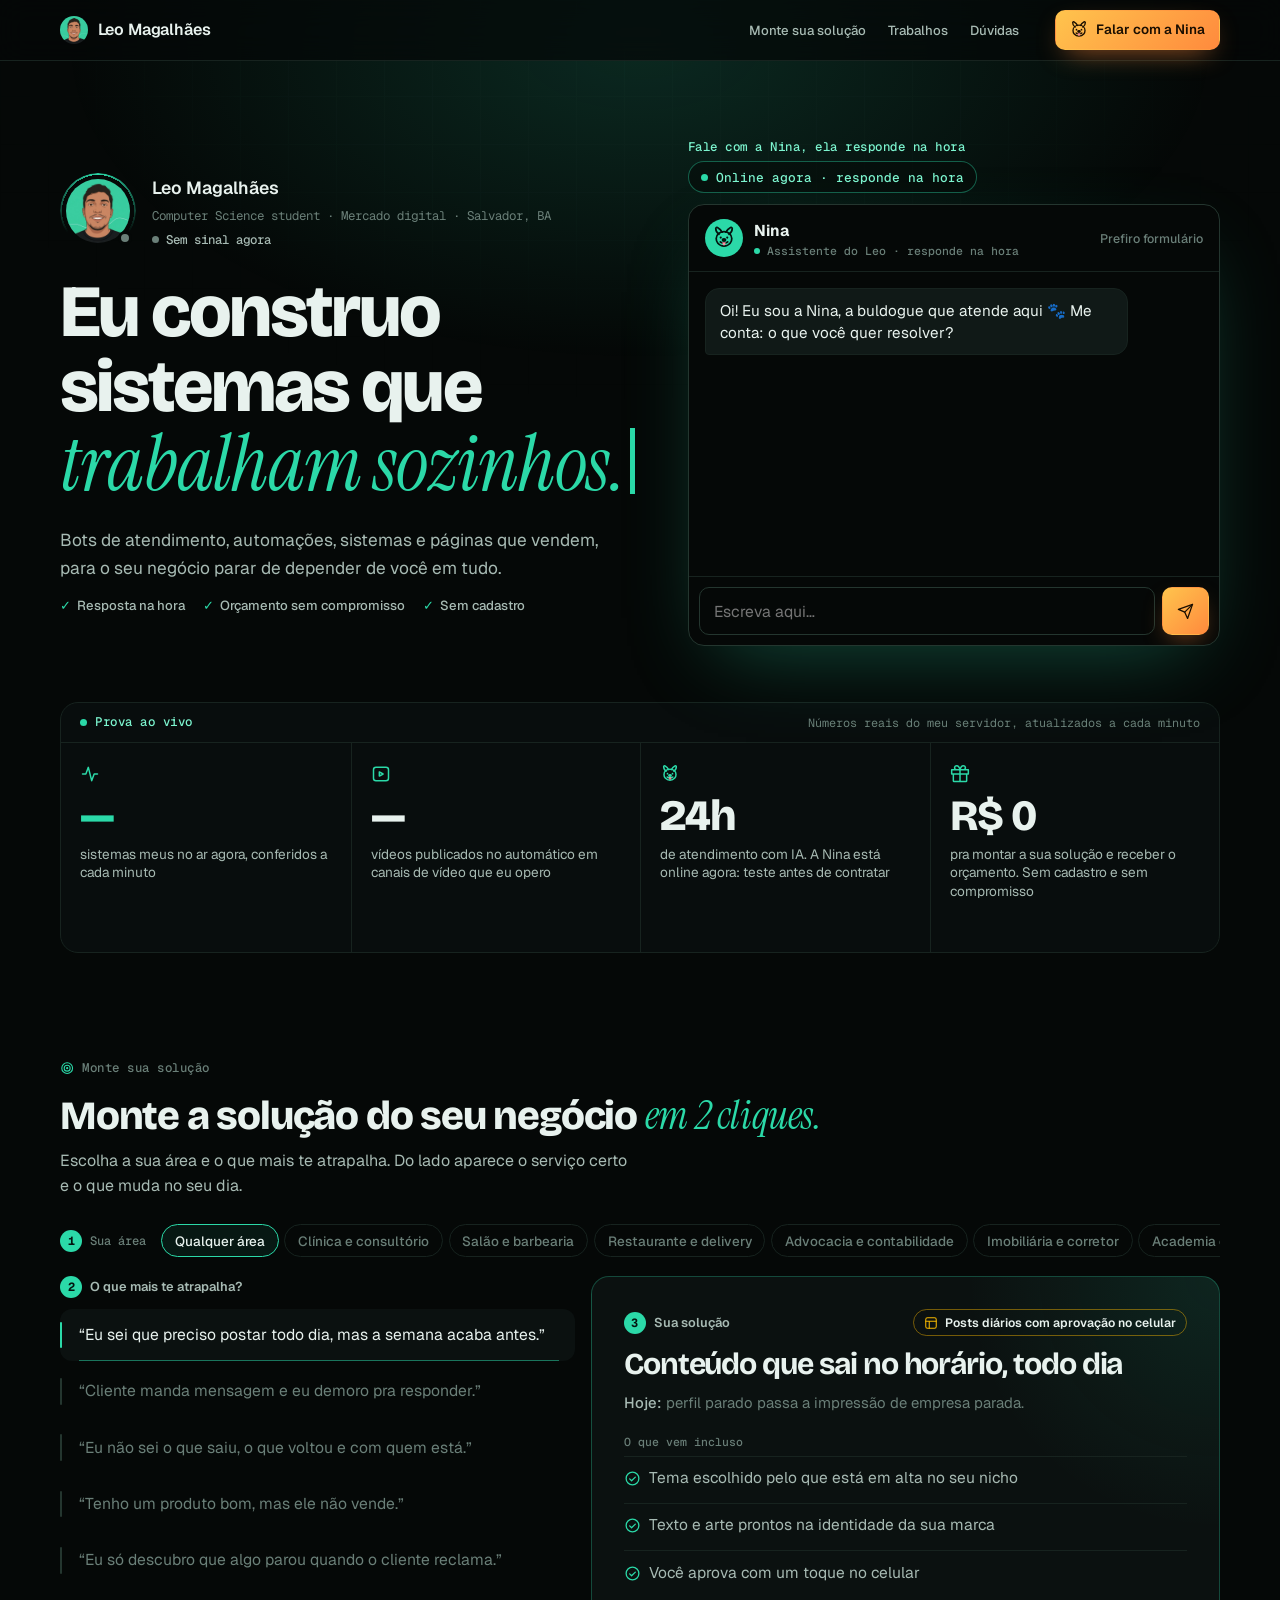
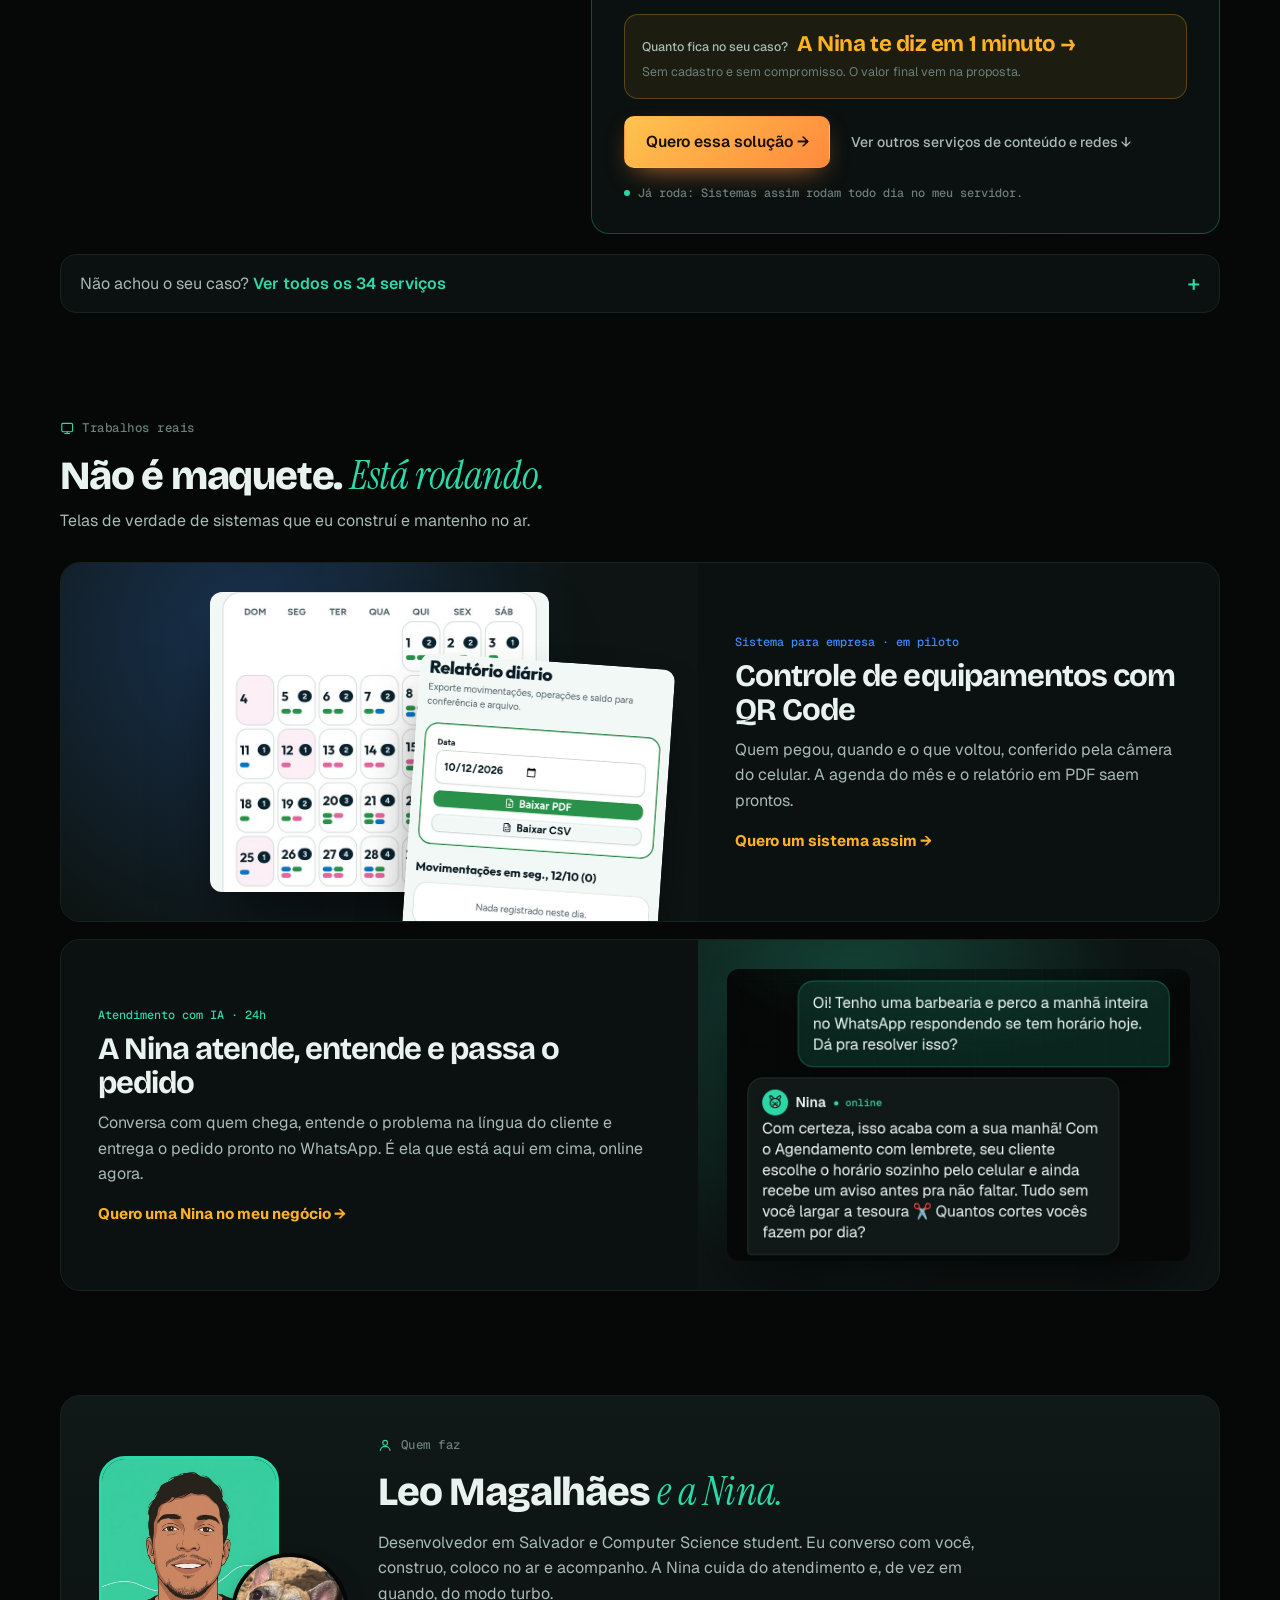
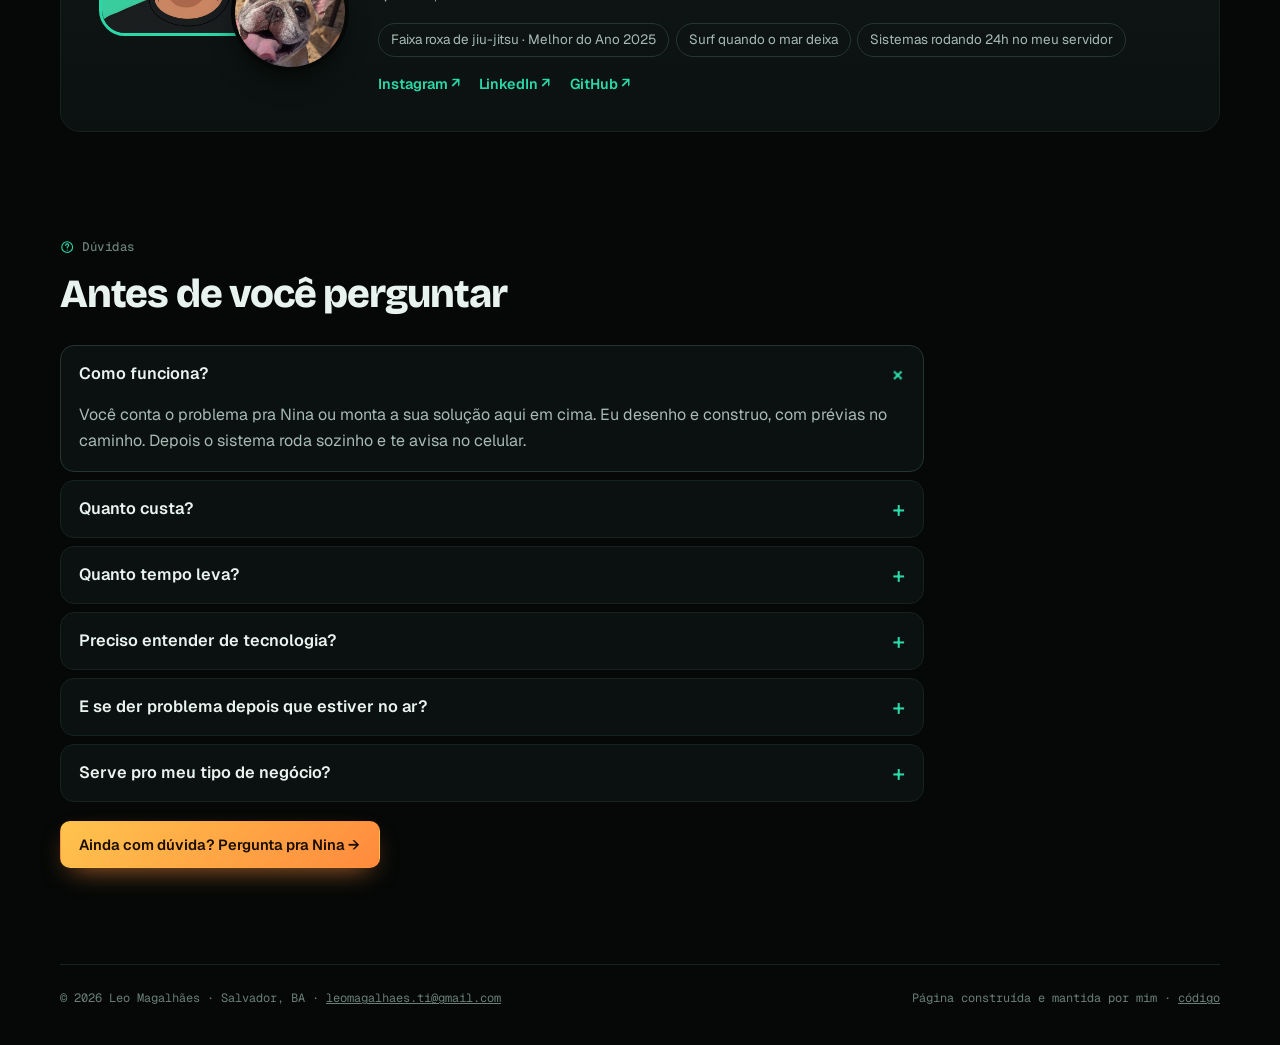
==== index.html @ a712958d "Site sem sinais de que o Instagram e o LinkedIn são automáticos; caso da Nina no lugar Co-Authored-B" ====
<!doctype html>
<html lang="pt-BR">
<head>
<base href="/">
<meta charset="utf-8">
<meta name="viewport" content="width=device-width,initial-scale=1,viewport-fit=cover">
<meta name="description" content="Leo Magalhães, Computer Science student. Automações, aplicativos web, ferramentas com IA e projetos no mercado digital, com o status de cada um ao vivo.">
<meta property="og:title" content="Leo Magalhães · Projetos">
<meta property="og:description" content="Eu construo sistemas que trabalham sozinhos. Veja o que está rodando agora.">
<meta property="og:image" content="https://leomagalhaesti.github.io/previa.png">
<meta property="og:url" content="https://leomagalhaesti.github.io/">
<meta property="og:type" content="website">
<meta name="twitter:card" content="summary_large_image">
<meta name="theme-color" content="#050807">
<link rel="icon" href="img/foto.jpg">
<title>Leo Magalhães</title>
<link rel="stylesheet" href="https://fonts.googleapis.com/css2?family=Bricolage+Grotesque:opsz,wght@12..96,600;12..96,700;12..96,800&family=Geist:wght@400;500;600;700&family=Geist+Mono:wght@400;500;600&family=Instrument+Serif:ital@1&display=swap">
<style>
/* Layout: central de controle. Topo com quem sou + console ao vivo (dados reais do servidor e do GitHub entrando linha
   a linha); faixa de números animados; sistemas em operação com batimento; projetos com barra de progresso; diário em
   linha do tempo que acende ao rolar; fora do código com os ícones dos destaques do Instagram; contato.
   Identidade = a do Instagram: verde-menta da foto, grafite, ícones de traço e a ondinha. Só escuro. */
:root{
  --fundo:#050807; --painel:#0B1110; --painel-2:#101917; --linha:#17231F; --linha-forte:#24362F;
  --texto:#E8F2EE; --texto-2:#A7BAB3; --texto-3:#6A7F78;
  --menta:#2BD9A8; --menta-2:#7CF5CF; --ambar:#F5B700; --coral:#FF4D6D; --azul:#3D8BFF; --lilas:#B79CFF;
  --mono:"Geist Mono",ui-monospace,monospace; --sans:"Geist",system-ui,sans-serif; --raio:14px;
  color-scheme:dark;
}
*{box-sizing:border-box}
html{scroll-behavior:smooth;-webkit-text-size-adjust:100%}
body{margin:0;background:var(--fundo);color:var(--texto);font:400 1rem/1.6 var(--sans);overflow-x:hidden}
body::before{content:"";position:fixed;inset:0;pointer-events:none;z-index:0;
  background:linear-gradient(var(--linha) 1px,transparent 1px) 0 0/48px 48px,linear-gradient(90deg,var(--linha) 1px,transparent 1px) 0 0/48px 48px;
  opacity:.35;mask-image:radial-gradient(ellipse 80% 60% at 50% 0%,#000 30%,transparent 75%)}
body::after{content:"";position:fixed;left:50%;top:-30vh;width:90vw;height:70vh;transform:translateX(-50%);pointer-events:none;z-index:0;
  background:radial-gradient(closest-side,rgba(43,217,168,.16),transparent)}
a{color:inherit}
img{max-width:100%;display:block}
.envelope{position:relative;z-index:1;width:min(1160px,100% - 2rem);margin-inline:auto}
.rotulo{display:inline-flex;align-items:center;gap:.5rem;font:500 .78rem/1 var(--mono);letter-spacing:.04em;color:var(--texto-3)}
.ic-s{width:1.15em;height:1.15em;flex:none;fill:none;stroke:currentColor;stroke-width:1.8;stroke-linecap:round;stroke-linejoin:round;vertical-align:-.2em}
.rotulo .ic-s{color:var(--menta)}
.rotulo b{color:var(--menta);font-weight:500}

/* barra */
.barra{position:sticky;top:0;z-index:20;backdrop-filter:blur(14px);-webkit-backdrop-filter:blur(14px);background:rgba(5,8,7,.72);border-bottom:1px solid var(--linha)}
.barra .envelope{display:flex;align-items:center;justify-content:space-between;height:60px;gap:1rem}
.marca{display:flex;align-items:center;gap:.6rem;text-decoration:none;font-weight:600;letter-spacing:-.01em}
.marca img{width:28px;height:28px;border-radius:50%}
.barra nav{display:flex;gap:1.4rem;font:500 .82rem var(--sans)}
.barra nav a{text-decoration:none;color:var(--texto-2)}.barra nav a:hover{color:var(--menta)}
.relogio{font:500 .72rem var(--mono);color:var(--texto-3);font-variant-numeric:tabular-nums}
.marca,.barra nav a{white-space:nowrap}
@media (max-width:40rem){.barra nav a.opcional,.relogio{display:none}.barra nav{gap:1rem;font-size:.7rem}}
@media (max-width:26rem){.marca span{display:none}}

/* topo */
.topo{padding:clamp(2.5rem,7vw,5rem) 0 2.5rem;display:grid;gap:2.5rem;align-items:center}
@media (min-width:60rem){.topo{grid-template-columns:1.05fr .95fr}}
.quem{display:flex;align-items:center;gap:1rem}
.orbita{position:relative;width:76px;height:76px;flex:none;display:grid;place-items:center}
.orbita::before{content:"";position:absolute;inset:0;border-radius:50%;background:conic-gradient(from 0deg,var(--menta),transparent 35%,transparent 65%,var(--menta));
  animation:gira 6s linear infinite;-webkit-mask:radial-gradient(farthest-side,transparent calc(100% - 2px),#000 calc(100% - 2px));mask:radial-gradient(farthest-side,transparent calc(100% - 2px),#000 calc(100% - 2px))}
.orbita img{width:64px;height:64px;border-radius:50%}
.orbita .ponto{position:absolute;right:4px;bottom:4px;width:14px;height:14px;border-radius:50%;background:var(--texto-3);border:3px solid var(--fundo)}
.online .orbita .ponto{background:var(--menta);box-shadow:0 0 12px var(--menta)}
.quem strong{display:block;font-size:1.1rem;font-weight:600}
.quem .cargo{font:400 .78rem var(--mono);color:var(--texto-3)}
.visto{display:flex;align-items:center;gap:.45rem;margin-top:.25rem;font:500 .78rem var(--mono);color:var(--texto-2)}
.visto i{width:7px;height:7px;border-radius:50%;background:var(--texto-3);flex:none}
.online .visto i{background:var(--menta);animation:pulso 2s ease-out infinite}
.online .visto{color:var(--menta-2)}
h1{margin:1.6rem 0 0;font-weight:700;font-size:clamp(2.5rem,6.6vw,4.6rem);line-height:1.02;letter-spacing:-.045em}
h1 .troca{display:block;color:var(--menta);min-height:1.05em}
h1 .cursor{display:inline-block;width:.07em;height:.85em;margin-left:.06em;background:var(--menta);vertical-align:-.06em;animation:pisca 1s steps(1) infinite}
.lead{max-width:34rem;margin:1.3rem 0 0;font-size:1.08rem;color:var(--texto-2)}
.acoes{display:flex;flex-wrap:wrap;gap:.7rem;margin-top:1.8rem}
.botao{display:inline-flex;align-items:center;gap:.5rem;padding:.8rem 1.15rem;border-radius:10px;border:1px solid var(--linha-forte);text-decoration:none;font-weight:600;font-size:.92rem;transition:border-color .2s,background .2s,transform .2s}
.botao:hover{border-color:var(--menta);transform:translateY(-1px)}
button.botao{background:transparent;color:var(--texto);font-family:var(--sans);cursor:pointer}
.botao.cheio{background:var(--menta);border-color:var(--menta);color:#03140F}
.botao.cheio:hover{background:var(--menta-2)}

/* console */
.console{background:linear-gradient(180deg,var(--painel-2),var(--painel));border:1px solid var(--linha-forte);border-radius:var(--raio);overflow:hidden;
  box-shadow:0 30px 80px -30px rgba(43,217,168,.25),inset 0 1px 0 rgba(255,255,255,.03);min-width:0}
.console header{display:flex;align-items:center;gap:.45rem;padding:.75rem 1rem;border-bottom:1px solid var(--linha)}
.console header i{width:10px;height:10px;border-radius:50%;background:#2A3A35}
.console header i:first-child{background:var(--coral)}.console header i:nth-child(2){background:var(--ambar)}.console header i:nth-child(3){background:var(--menta)}
.console header span{margin-left:auto;font:500 .7rem var(--mono);color:var(--texto-3)}
.console header .vivo{display:inline-flex;align-items:center;gap:.35rem;color:var(--menta)}
.console header .vivo::before{content:"";width:6px;height:6px;border-radius:50%;background:var(--menta);animation:pulso 2s ease-out infinite}
.log{margin:0;padding:1rem 1.1rem 1.2rem;list-style:none;font:400 .8rem/1.75 var(--mono);height:19.5rem;overflow:hidden;display:flex;flex-direction:column;justify-content:flex-end;
  -webkit-mask-image:linear-gradient(transparent,#000 22%);mask-image:linear-gradient(transparent,#000 22%)}
.log li{display:flex;gap:.7rem;white-space:nowrap;animation:entra .35s ease-out}
.log time{color:var(--texto-3);flex:none}
.log .tag{flex:none;min-width:7.2rem;color:var(--menta);display:inline-flex;align-items:center;gap:.4rem}
.log .tag .ic-s{width:1em;height:1em}
.log .tag.ambar{color:var(--ambar)}.log .tag.azul{color:var(--azul)}.log .tag.lilas{color:var(--lilas)}.log .tag.coral{color:var(--coral)}
.log .msg{color:var(--texto-2);overflow:hidden;text-overflow:ellipsis}
.log .ok{color:var(--menta);flex:none}
.log li.digitando .msg::after{content:"▍";color:var(--menta);animation:pisca 1s steps(1) infinite}
@media (max-width:30rem){.log{font-size:.72rem;height:15rem}.log .tag{min-width:6rem}.log time{display:none}}

/* números */
.numeros{display:grid;grid-template-columns:repeat(4,1fr);border:1px solid var(--linha);border-radius:var(--raio);background:rgba(11,17,16,.6);margin-top:1rem}
.numeros div{padding:1.3rem 1.2rem;min-width:0}
.numeros .ic-s{display:block;width:20px;height:20px;color:var(--texto-3);margin-bottom:.8rem}
.numeros .vivo .ic-s{color:var(--menta)}
.numeros div+div{border-left:1px solid var(--linha)}
.numeros strong{display:block;font-weight:700;font-size:clamp(1.8rem,4.5vw,2.6rem);line-height:1;letter-spacing:-.03em;font-variant-numeric:tabular-nums}
.numeros strong small{font-size:.5em;color:var(--texto-3);font-weight:500;margin-left:.15em}
.numeros>div>span{display:block;margin-top:.45rem;font-size:.83rem;color:var(--texto-3);line-height:1.35}
.numeros .vivo strong{color:var(--menta)}
@media (max-width:48rem){.numeros{grid-template-columns:1fr 1fr}.numeros div:nth-child(3){border-left:0}.numeros div:nth-child(n+3){border-top:1px solid var(--linha)}}

/* seções */
.secao{padding-top:clamp(4rem,9vw,6.5rem)}
.secao>header{display:flex;flex-wrap:wrap;align-items:end;justify-content:space-between;gap:.8rem 2rem;margin-bottom:1.8rem}
.secao h2{margin:.7rem 0 0;font-weight:700;font-size:clamp(1.7rem,3.6vw,2.5rem);letter-spacing:-.035em;line-height:1.08}
.secao>header p{margin:.6rem 0 0;max-width:36rem;color:var(--texto-2)}
.resumo-vivo{font:500 .75rem var(--mono);color:var(--texto-3);font-variant-numeric:tabular-nums}
.resumo-vivo b{color:var(--menta);font-weight:500}

/* operação */
.op-lista{list-style:none;margin:0;padding:0;display:grid;grid-template-columns:repeat(auto-fill,minmax(20rem,1fr));gap:.75rem}
.op-lista li{position:relative;background:var(--painel);border:1px solid var(--linha);border-radius:var(--raio);padding:1rem 1.1rem 0;overflow:hidden;min-width:0;transition:border-color .25s}
.op-lista li:hover{border-color:var(--linha-forte)}
.op-cab{display:flex;align-items:center;gap:.6rem}
.op-cab em i{width:6px;height:6px;border-radius:50%;background:var(--menta);animation:pulso 2.4s ease-out infinite;flex:none}
.op-cab b{font-weight:600;font-size:.98rem;letter-spacing:-.01em}
.op-ico{width:36px;height:36px;border-radius:10px;display:grid;place-items:center;flex:none;color:var(--menta);background:rgba(43,217,168,.08);border:1px solid rgba(43,217,168,.22)}
.op-ico .ic-s{width:19px;height:19px}
.op-lista li.instavel .op-ico{color:var(--ambar);background:rgba(245,183,0,.08);border-color:rgba(245,183,0,.25)}
.op-lista li.vinculado .op-ico{color:var(--azul);background:rgba(61,139,255,.08);border-color:rgba(61,139,255,.25)}
.op-cab em{margin-left:auto;display:inline-flex;align-items:center;gap:.4rem;font:500 .7rem var(--mono);font-style:normal;color:var(--menta);border:1px solid rgba(43,217,168,.35);padding:.2rem .5rem;border-radius:999px}
.op-lista p{margin:.6rem 0 .2rem;font-size:.9rem;color:var(--texto-2)}
.op-lista svg.bat{display:block;width:calc(100% + 2.2rem);margin:0 -1.1rem;height:38px}
.op-lista svg.bat path{fill:none;stroke:var(--menta);stroke-width:1.5;stroke-dasharray:6 600;animation:batida 3.2s linear infinite;filter:drop-shadow(0 0 4px rgba(43,217,168,.7))}
.op-lista svg.bat path.base{stroke:var(--linha-forte);stroke-dasharray:none;animation:none;filter:none}
.op-lista li.instavel .op-cab em i{background:var(--ambar);animation:none}
.op-lista li.instavel em{color:var(--ambar);border-color:rgba(245,183,0,.35)}.op-lista li.instavel svg.bat path:not(.base){stroke:var(--ambar);animation-duration:1.4s}
.op-lista li.vinculado .op-cab em i{background:var(--azul);animation:none}
.op-lista li.vinculado em{color:var(--azul);border-color:rgba(61,139,255,.35)}.op-lista li.vinculado svg.bat path:not(.base){stroke:var(--azul);animation:none;stroke-dasharray:none;opacity:.5;filter:none}

/* pontes entre seções */
.ponte{display:flex;flex-wrap:wrap;align-items:center;justify-content:space-between;gap:.6rem 1.2rem;margin-top:1.6rem;padding:1rem 1.2rem;border-radius:var(--raio);
  text-decoration:none;border:1px dashed var(--linha-forte);color:var(--texto-2);transition:border-color .25s,background .25s}
.ponte b{color:var(--menta);font-weight:600;white-space:nowrap}
.ponte:hover{border-color:var(--menta);border-style:solid;background:rgba(43,217,168,.05)}
.ponte:hover b{text-decoration:underline}
/* ---- hierarquia única nas seções de venda: 1 título forte, 1 linha de apoio, cor só no ícone e no indicador ---- */
/* pedido em uma frase (topo) */
.rapido{display:flex;gap:.4rem;margin-top:1.8rem;max-width:34rem;padding:.35rem;border-radius:14px;background:var(--painel);border:1px solid var(--linha-forte);transition:border-color .2s,box-shadow .2s}
.rapido:focus-within{border-color:var(--menta);box-shadow:0 0 0 4px rgba(43,217,168,.12)}
.rapido input{flex:1;min-width:0;background:none;border:0;outline:0;color:var(--texto);font:400 1rem var(--sans);padding:.7rem .8rem}
.rapido input::placeholder{color:var(--texto-3)}
.rapido .botao{padding:.7rem 1rem;white-space:nowrap}
.atalhos{display:flex;flex-wrap:wrap;gap:.4rem 1.2rem;margin-top:.9rem;font:500 .82rem var(--sans)}
.atalhos a{color:var(--texto-3);text-decoration:none}.atalhos a:hover{color:var(--menta)}
@media (max-width:30rem){.rapido{flex-direction:column}.rapido .botao{justify-content:center}}

/* soluções: lista de frases à esquerda, painel limpo à direita */
.dores{display:grid;gap:1rem}
@media (min-width:60rem){.dores{grid-template-columns:.9fr 1.1fr;align-items:stretch}}
.frases{list-style:none;margin:0;padding:0;display:grid;gap:.25rem;align-content:start}
.frases button{all:unset;box-sizing:border-box;cursor:pointer;position:relative;display:block;width:100%;padding:.95rem 1rem .95rem 1.2rem;border-radius:12px;
  color:var(--texto-3);font-size:.98rem;line-height:1.4;overflow:hidden;transition:color .25s,background .25s}
.frases button::before{content:"";position:absolute;left:0;top:.8rem;bottom:.8rem;width:2px;border-radius:2px;background:var(--linha-forte);transition:background .25s}
.frases button:hover{color:var(--texto-2)}
.frases button:focus-visible{outline:2px solid var(--menta);outline-offset:2px}
.frases button[aria-selected="true"]{color:var(--texto);background:var(--painel)}
.frases button[aria-selected="true"]::before{background:var(--menta)}
.frases .tempo{position:absolute;left:1.2rem;right:1rem;bottom:0;height:1px;transform-origin:left;transform:scaleX(0);background:var(--menta);opacity:.5}
.frases button[aria-selected="true"] .tempo.anda{animation:enche var(--ciclo,7s) linear forwards}
.cura{display:flex;flex-direction:column;background:var(--painel);border:1px solid var(--linha);border-radius:calc(var(--raio) + 4px);padding:clamp(1.3rem,3vw,2rem)}
.cura>*{animation:entra .45s ease-out both}
.cura h3{margin:.7rem 0 0;font-size:clamp(1.45rem,2.8vw,1.9rem);font-weight:700;letter-spacing:-.035em;line-height:1.12}
.cura .hoje{margin:.6rem 0 0;color:var(--texto-3);font-size:.93rem}
.cura .hoje b{color:var(--texto-2);font-weight:500}
.tres{list-style:none;margin:1.4rem 0 0;padding:0;display:grid;gap:.15rem;counter-reset:t}
.tres li{counter-increment:t;display:grid;grid-template-columns:2rem 1fr;align-items:baseline;padding:.6rem 0;border-top:1px solid var(--linha);color:var(--texto-2);font-size:.97rem}
.tres li::before{content:"0" counter(t);font:500 .74rem var(--mono);color:var(--menta)}
.cura-pe{display:flex;flex-wrap:wrap;align-items:center;gap:.6rem 1.3rem;margin-top:auto;padding-top:1.5rem}
.link-sec{all:unset;cursor:pointer;font:500 .88rem var(--sans);color:var(--texto-2)}
.link-sec:hover{color:var(--menta)}
.link-sec:focus-visible{outline:2px solid var(--menta);outline-offset:3px;border-radius:4px}
.ja-roda{display:flex;align-items:center;gap:.5rem;margin:1.1rem 0 0;font:500 .75rem var(--mono);color:var(--texto-3)}
.ja-roda i{width:6px;height:6px;border-radius:50%;background:var(--menta);flex:none;animation:pulso 2.4s ease-out infinite}

/* serviços: áreas à esquerda, uma lista enxuta à direita */
.vitrine{margin-top:1rem;display:grid;gap:1rem}
@media (min-width:52rem){.vitrine{grid-template-columns:17.5rem 1fr;align-items:start}}
.areas{display:flex;gap:.3rem;overflow-x:auto;scrollbar-width:none;padding-bottom:.2rem}
.areas::-webkit-scrollbar{display:none}
@media (min-width:52rem){.areas{flex-direction:column;position:sticky;top:76px;overflow:visible}}
.areas button{all:unset;box-sizing:border-box;cursor:pointer;flex:none;position:relative;display:flex;align-items:center;gap:.65rem;padding:.65rem .8rem;border-radius:10px;
  font:500 .9rem var(--sans);color:var(--texto-3);white-space:nowrap;transition:color .2s,background .2s}
.areas button .ic-s{width:17px;height:17px;color:var(--cor)}
.areas button small{margin-left:auto;padding-left:.8rem;font:500 .7rem var(--mono);color:var(--texto-3)}
.areas button:hover{color:var(--texto)}
.areas button[aria-selected="true"]{color:var(--texto);background:var(--painel)}
.areas button[aria-selected="true"]::before{content:"";position:absolute;left:0;top:.55rem;bottom:.55rem;width:2px;border-radius:2px;background:var(--cor)}
.areas button:focus-visible{outline:2px solid var(--menta);outline-offset:2px}
@media (max-width:51.99rem){.areas button{border:1px solid var(--linha)}.areas button[aria-selected="true"]{border-color:var(--cor)}.areas button[aria-selected="true"]::before{display:none}}
.lista{background:var(--painel);border:1px solid var(--linha);border-radius:calc(var(--raio) + 4px);padding:.4rem clamp(.4rem,1.5vw,.9rem) .6rem;min-height:100%}
.lista-cab{display:flex;align-items:baseline;justify-content:space-between;gap:1rem;padding:1rem .6rem .7rem}
.lista-cab h3{margin:0;font-size:1.2rem;letter-spacing:-.02em}
.lista-cab span{font:500 .72rem var(--mono);color:var(--texto-3)}
.servicos{list-style:none;margin:0;padding:0}
.servicos li{animation:entra .35s ease-out both}
.servicos li+li{border-top:1px solid var(--linha)}
.item{all:unset;box-sizing:border-box;cursor:pointer;width:100%;display:grid;grid-template-columns:1fr auto;align-items:center;gap:1rem;padding:.9rem .6rem;border-radius:10px;transition:background .2s}
.item strong{display:block;font-weight:600;font-size:.98rem;letter-spacing:-.01em;line-height:1.3}
.item small{display:block;margin-top:.15rem;font-size:.86rem;color:var(--texto-3);line-height:1.45}
.item em{font-style:normal;font:500 .66rem var(--mono);color:var(--cor);margin-left:.5rem;vertical-align:.1em}
.item .quero{font:600 .82rem var(--sans);color:var(--texto-3);white-space:nowrap;transition:color .2s,transform .2s}
.item:hover{background:var(--painel-2)}
.item:hover .quero{color:var(--menta);transform:translateX(2px)}
.item:focus-visible{outline:2px solid var(--menta);outline-offset:-2px}
@media (max-width:30rem){.item .quero b{display:none}}
.servicos mark{background:color-mix(in srgb,var(--menta) 30%,transparent);color:inherit;border-radius:3px}
/* Nina: atendente do site (a buldogue do Leo) */
.pata{width:1.15em;height:1.15em;fill:currentColor;flex:none}
.nina{display:flex;flex-direction:column;min-width:0;background:var(--fundo);border:1px solid var(--linha-forte);border-radius:16px;overflow:hidden}
.nina-cab{display:flex;align-items:center;gap:.7rem;padding:.8rem 1rem;border-bottom:1px solid var(--linha)}
.nina-av{width:38px;height:38px;border-radius:50%;display:grid;place-items:center;flex:none;color:#03140F;background:var(--menta)}
.nina-av .pata{width:20px;height:20px}
.nina-cab strong{display:block;font-size:.98rem}
.nina-cab small{display:flex;align-items:center;gap:.4rem;font:500 .72rem var(--mono);color:var(--texto-3)}
.nina-cab small i{width:6px;height:6px;border-radius:50%;background:var(--menta);animation:pulso 2.4s ease-out infinite}
.nina-cab .link-sec{margin-left:auto;font-size:.78rem;color:var(--texto-3)}
.nina-msgs{list-style:none;margin:0;padding:1rem;display:flex;flex-direction:column;gap:.55rem;height:22rem;overflow-y:auto;scroll-behavior:smooth;overscroll-behavior:contain}
.nina-msgs li{max-width:85%;padding:.65rem .9rem;border-radius:14px;font-size:.95rem;line-height:1.45;white-space:pre-wrap;overflow-wrap:anywhere;animation:entra .3s ease-out both}
.nina-msgs .dela{align-self:flex-start;background:var(--painel-2);border:1px solid var(--linha);border-bottom-left-radius:4px;color:var(--texto)}
.nina-msgs .sua{align-self:flex-end;background:rgba(43,217,168,.14);border:1px solid rgba(43,217,168,.3);border-bottom-right-radius:4px}
.nina-msgs .aviso{align-self:center;max-width:100%;background:none;padding:.2rem;font:500 .74rem var(--mono);color:var(--menta-2);text-align:center}
.nina-msgs .digita{display:flex;gap:.3rem;padding:.8rem .9rem}
.nina-msgs .digita i{width:6px;height:6px;border-radius:50%;background:var(--texto-3);animation:pula 1s ease-in-out infinite}
.nina-msgs .digita i:nth-child(2){animation-delay:.15s}.nina-msgs .digita i:nth-child(3){animation-delay:.3s}
.pedido .nina-escreve{display:flex;gap:.4rem;padding:.6rem;border-top:1px solid var(--linha)}
.nina-escreve input{flex:1;min-width:0;background:var(--painel);border:1px solid var(--linha-forte);border-radius:10px;color:var(--texto);font:400 .98rem var(--sans);padding:.75rem .9rem}
.nina-escreve input:focus{outline:0;border-color:var(--menta);box-shadow:0 0 0 4px rgba(43,217,168,.12)}
.nina-escreve .botao{padding:.7rem .9rem}
.nina-escreve .botao[disabled]{opacity:.5;pointer-events:none}
@keyframes pula{0%,100%{transform:none;opacity:.5}50%{transform:translateY(-3px);opacity:1}}
@media (max-width:30rem){.nina-msgs{height:19rem}}
/* seletor de profissão nas soluções */
.perfil{display:flex;align-items:center;gap:.8rem;margin:-.4rem 0 1rem;min-width:0}
.perfil>span{flex:none;font:500 .76rem var(--mono);color:var(--texto-3)}
.perfis{display:flex;gap:.35rem;overflow-x:auto;scrollbar-width:none;min-width:0;padding:.15rem}
.perfis::-webkit-scrollbar{display:none}
.perfis button{all:unset;cursor:pointer;flex:none;padding:.42rem .8rem;border-radius:999px;border:1px solid var(--linha);font:500 .84rem var(--sans);color:var(--texto-3);transition:color .2s,border-color .2s,background .2s}
.perfis button:hover{color:var(--texto);border-color:var(--linha-forte)}
.perfis button[aria-pressed="true"]{color:var(--texto);border-color:var(--menta);background:rgba(43,217,168,.08)}
.perfis button:focus-visible{outline:2px solid var(--menta);outline-offset:2px}
@media (max-width:40rem){.perfil{flex-direction:column;align-items:stretch;gap:.5rem}}
/* Nina viva: inclina a cabeça, fareja enquanto pensa, modo turbo 220V */
.nina-av{padding:0;overflow:hidden;cursor:pointer;border:2px solid var(--menta);background:var(--painel)}
.nina-av img{width:100%;height:100%;object-fit:cover;animation:inclina 9s ease-in-out infinite;transform-origin:50% 80%}
.nina.turbo .nina-av{border-color:var(--ambar);box-shadow:0 0 16px rgba(245,183,0,.7);animation:treme .1s linear infinite}
.nina.turbo .nina-cab small{color:var(--ambar)}.nina.turbo .nina-cab small i{background:var(--ambar)}
.nina-msgs .digita span{margin-left:.35rem;font:500 .72rem var(--mono);color:var(--texto-3)}
.turbo-pista{position:fixed;left:0;bottom:10px;z-index:40;pointer-events:none;display:flex;align-items:center;gap:.45rem;opacity:0;transform:translateX(-300px)}
.turbo-pista img{width:132px;height:auto;filter:drop-shadow(0 0 14px rgba(245,183,0,.35))}
.turbo-pista::before{content:"";position:absolute;right:calc(100% - 6px);top:55%;width:90px;height:16px;transform:translateY(-50%);
  background:repeating-linear-gradient(180deg,transparent 0 4px,rgba(245,183,0,.7) 4px 6px);-webkit-mask:linear-gradient(90deg,transparent,#000);mask:linear-gradient(90deg,transparent,#000)}
.turbo-pista span{align-self:flex-start;margin-top:.4rem;font:700 .7rem var(--mono);color:#1A1200;background:var(--ambar);padding:.2rem .5rem;border-radius:999px;white-space:nowrap}
.turbo-pista.vai{animation:disparada 2.8s cubic-bezier(.55,.1,.45,.9) infinite both;pointer-events:auto;cursor:pointer}
.turbo-pista.parou{animation:none}
.coracao{position:fixed;z-index:42;pointer-events:none;font-size:1.8rem;animation:sobe 1.2s ease-out forwards}
.turbo-aviso{position:fixed;left:0;right:0;margin-inline:auto;width:fit-content;top:72px;z-index:41;display:flex;align-items:center;gap:.7rem;max-width:calc(100vw - 1.5rem);box-sizing:border-box;padding:.55rem .55rem .55rem 1rem;border-radius:999px;
  background:var(--ambar);color:#1A1200;font:600 .9rem/1.3 var(--sans);box-shadow:0 14px 34px -10px rgba(245,183,0,.75);opacity:0;pointer-events:none;transform:translateY(-16px);transition:opacity .3s,transform .3s}
.turbo-aviso.ve{opacity:1;pointer-events:auto;transform:none}
.turbo-aviso.ve:not(.calmo){animation:balanca 1.2s ease-in-out infinite}
.turbo-aviso button{all:unset;cursor:pointer;flex:none;padding:.5rem .9rem;border-radius:999px;background:#1A1200;color:var(--ambar);font:700 .84rem var(--sans);white-space:nowrap}
.turbo-aviso button[hidden]{display:none}
.turbo-aviso button:focus-visible{outline:2px solid #1A1200;outline-offset:2px}
@media (max-width:30rem){.turbo-aviso{font-size:.82rem;border-radius:16px}}
@keyframes sobe{0%{opacity:0;transform:translateY(0) scale(.6)}20%{opacity:1;transform:translateY(-10px) scale(1.15)}100%{opacity:0;transform:translateY(-60px) scale(1)}}
@keyframes balanca{0%,100%{transform:none}50%{transform:translateY(3px)}}
.flutua-av{width:26px;height:26px;border-radius:50%;object-fit:cover;margin:-.2rem 0 -.2rem -.45rem;border:2px solid #03140F}
@keyframes inclina{0%,88%,100%{transform:none}91%{transform:rotate(-13deg)}95%{transform:rotate(9deg)}}
@keyframes treme{0%,100%{transform:translate(0,0)}25%{transform:translate(1px,-1px)}50%{transform:translate(-1px,1px)}75%{transform:translate(1px,1px)}}
@keyframes disparada{0%{opacity:1;transform:translateX(-300px)}12%{transform:translateX(14vw) translateY(-16px)}24%{transform:translateX(28vw)}36%{transform:translateX(42vw) translateY(-16px)}
  48%{transform:translateX(56vw)}60%{transform:translateX(70vw) translateY(-16px)}72%{transform:translateX(84vw)}99%{opacity:1;transform:translateX(calc(100vw + 40px))}100%{opacity:0;transform:translateX(calc(100vw + 40px))}}
/* ===== reforma 2026-10-14: conversão. Verde = confiança e ao vivo; âmbar = ação (só nos botões que vendem);
   coral = dor; azul = prova. Títulos em Bricolage Grotesque, palavra-chave em Instrument Serif itálico. ===== */
:root{--display:"Bricolage Grotesque",var(--sans);--serif:"Instrument Serif",Georgia,serif;--cta:#FFB224;--cta-2:#FF8A3D}
body::before{opacity:.16}
h1,.secao h2,.cura h3,.pedido h3,.lista-cab h3,.caso h3,.chamada h2{font-family:var(--display);font-optical-sizing:auto}
h1{font-weight:800;letter-spacing:-.035em}
.secao h2{font-weight:800;letter-spacing:-.03em}
.serif,h1 .troca{font-family:var(--serif);font-style:italic;font-weight:400;letter-spacing:-.01em;color:var(--menta)}
h1 .troca{font-size:1.06em;line-height:1}
.botao.cheio{background:linear-gradient(135deg,#FFC44D,var(--cta-2));border-color:transparent;color:#1A0E00;box-shadow:0 10px 28px -12px rgba(255,140,60,.85)}
.botao.cheio:hover{background:linear-gradient(135deg,#FFD06B,#FF9A55);border-color:transparent}
.flutua{background:linear-gradient(135deg,#FFC44D,var(--cta-2));color:#1A0E00;box-shadow:0 12px 34px -10px rgba(255,140,60,.8)}
.nina-ic{width:1.2em;height:1.2em;flex:none}
.cta-topo{padding:.5rem .85rem;font-size:.84rem;gap:.45rem}
.cta-topo .nina-ic{width:20px;height:20px}
.barra nav{margin-left:auto;margin-right:1.2rem}
@media (max-width:40rem){.cta-topo span{display:none}.cta-topo{padding:.5rem}.barra nav{margin-right:.6rem}}
.nina-av{border:0;background:var(--menta);color:#03140F}
.nina-av .nina-ic{width:26px;height:26px;animation:inclina 9s ease-in-out infinite;transform-origin:50% 80%}
.flutua-av{display:grid;place-items:center;background:var(--menta);color:#03140F;border:2px solid #1A0E00}
.flutua-av .nina-ic{width:18px;height:18px}
.garantias{list-style:none;display:flex;flex-wrap:wrap;gap:.4rem 1.1rem;margin:.9rem 0 0;padding:0;font:500 .82rem var(--sans);color:var(--texto-2)}
.garantias li::before{content:"✓";color:var(--menta);font-weight:700;margin-right:.4rem}
/* prova ao vivo */
.prova-viva{margin-top:1rem;border:1px solid var(--linha);border-radius:18px;background:rgba(11,17,16,.7);overflow:hidden}
.prova-cab{display:flex;flex-wrap:wrap;align-items:center;justify-content:space-between;gap:.3rem 1rem;padding:.75rem 1.2rem;border-bottom:1px solid var(--linha)}
.prova-cab .rotulo{color:var(--menta-2)}
.ponto-vivo{width:7px;height:7px;border-radius:50%;background:var(--menta);animation:pulso 2s ease-out infinite}
.prova-fonte{font:400 .74rem var(--mono);color:var(--texto-3)}
.prova-grade{display:grid;grid-template-columns:repeat(4,1fr)}
.pv{all:unset;box-sizing:border-box;cursor:pointer;display:flex;flex-direction:column;gap:.4rem;padding:1.3rem 1.2rem 1.15rem;min-width:0;transition:background .25s}
.pv+.pv{border-left:1px solid var(--linha)}
.pv .ic-s{width:20px;height:20px;color:var(--menta);margin-bottom:.3rem}
.pv strong{font:800 clamp(1.9rem,4.2vw,2.7rem)/1 var(--display);letter-spacing:-.03em;font-variant-numeric:tabular-nums}
.pv.vivo strong{color:var(--menta)}
.pv strong small{font-size:.5em;color:var(--texto-3);font-weight:600;margin-left:.1em}
.pv .rot{font-size:.85rem;color:var(--texto-2);line-height:1.38}
.pv .cta-pv{margin-top:auto;padding-top:.55rem;font:700 .84rem var(--sans);color:var(--cta);opacity:0;transform:translateY(4px);transition:opacity .25s,transform .25s}
.pv:hover{background:rgba(255,178,36,.05)}
.pv:hover .cta-pv,.pv:focus-visible .cta-pv{opacity:1;transform:none}
.pv:focus-visible{outline:2px solid var(--cta);outline-offset:-2px}
@media (hover:none){.pv .cta-pv{opacity:1;transform:none}}
@media (max-width:52rem){.prova-grade{grid-template-columns:1fr 1fr}.pv:nth-child(3){border-left:0}.pv:nth-child(n+3){border-top:1px solid var(--linha)}}
/* monte sua solução */
.passo-n{display:inline-flex;align-items:center;gap:.5rem;font:600 .8rem var(--sans);color:var(--texto-2)}
.passo-n b{width:22px;height:22px;border-radius:50%;display:grid;place-items:center;background:var(--menta);color:#03140F;font:700 .74rem var(--mono)}
.perfil>.passo-n{flex:none}
.col-frases{display:grid;gap:.7rem;align-content:start}
.cura{border-color:rgba(43,217,168,.28);background:radial-gradient(420px circle at 100% 0%,rgba(43,217,168,.10),transparent 60%),var(--painel)}
.cura-cab{display:flex;flex-wrap:wrap;align-items:center;justify-content:space-between;gap:.5rem}
.chip-serv{display:inline-flex;align-items:center;gap:.4rem;padding:.3rem .65rem;border-radius:999px;border:1px solid color-mix(in srgb,var(--cor) 45%,transparent);font:600 .76rem var(--sans);color:var(--texto)}
.chip-serv .ic-s{width:14px;height:14px;color:var(--cor)}
.incluso{display:block;margin-top:1.2rem;font:500 .72rem var(--mono);color:var(--texto-3)}
.tres{margin-top:.4rem}
.tres li{grid-template-columns:1.6rem 1fr;align-items:center}
.tres li::before{display:none}
.tres li .ic-s{color:var(--menta);width:17px;height:17px}
.preco{all:unset;box-sizing:border-box;cursor:pointer;width:100%;display:flex;flex-wrap:wrap;align-items:baseline;gap:.2rem .55rem;margin-top:1.2rem;padding:1rem 1.1rem;border-radius:14px;background:rgba(255,178,36,.07);border:1px solid rgba(255,178,36,.28)}
.preco span{font:500 .78rem var(--sans);color:var(--texto-2)}
.preco strong{font:700 clamp(1.15rem,2.4vw,1.4rem)/1.2 var(--display);letter-spacing:-.02em;color:var(--cta)}
.preco:hover{background:rgba(255,178,36,.12)}
.preco:focus-visible{outline:2px solid var(--cta);outline-offset:2px}
.preco em{font-style:normal;font:600 .9rem var(--sans);color:var(--cta)}
.preco small{flex-basis:100%;font-size:.78rem;color:var(--texto-3)}
.cura-pe{padding-top:1.1rem}
.cura-pe .botao{padding:.9rem 1.3rem;font-size:.98rem}
/* trabalhos reais */
.casos{display:grid;gap:1.1rem}
.caso{display:grid;border:1px solid var(--linha);border-radius:20px;overflow:hidden;background:var(--painel);transition:border-color .3s}
.caso:hover{border-color:color-mix(in srgb,var(--cor) 45%,transparent)}
@media (min-width:56rem){.caso{grid-template-columns:1.1fr .9fr}.caso:nth-child(even) .caso-img{order:2}}
.caso-img{position:relative;min-height:280px;display:grid;place-items:center;padding:1.8rem;overflow:hidden;
  background:radial-gradient(circle at 30% 20%,color-mix(in srgb,var(--cor) 26%,transparent),transparent 62%),#0D1413}
.caso-img img{max-height:300px;width:auto;border-radius:12px;box-shadow:0 30px 60px -22px rgba(0,0,0,.85);transition:transform .6s cubic-bezier(.2,.8,.2,1)}
.caso:hover .caso-img img:first-child{transform:translateY(-5px) rotate(-.8deg)}
.caso-img .extra{position:absolute;right:5%;bottom:-6%;width:40%;max-height:none;transform:rotate(4deg)}
.caso-img.leque{min-height:330px}
.caso-img.leque img{position:absolute;width:31%;max-height:none}
.caso-img.leque img:nth-child(1){transform:translateX(-62%) rotate(-8deg)}
.caso-img.leque img:nth-child(2){z-index:1}
.caso-img.leque img:nth-child(3){transform:translateX(62%) rotate(8deg)}
.caso:hover .caso-img.leque img:nth-child(1){transform:translateX(-72%) rotate(-11deg)}
.caso:hover .caso-img.leque img:nth-child(3){transform:translateX(72%) rotate(11deg)}
.caso-txt{display:flex;flex-direction:column;justify-content:center;gap:.6rem;padding:clamp(1.3rem,3vw,2.3rem)}
.caso .tag{font:500 .74rem var(--mono);color:var(--cor)}
.caso h3{margin:0;font-weight:700;font-size:clamp(1.4rem,2.6vw,1.95rem);line-height:1.1;letter-spacing:-.03em}
.caso p{margin:0;color:var(--texto-2)}
.caso-cta{all:unset;cursor:pointer;align-self:flex-start;margin-top:.5rem;font:700 .95rem var(--sans);color:var(--cta)}
.caso-cta:hover{text-decoration:underline}
.caso-cta:focus-visible{outline:2px solid var(--cta);outline-offset:3px;border-radius:4px}
/* quem faz */
.sobre{display:grid;gap:1.8rem;align-items:center;border:1px solid var(--linha);border-radius:20px;padding:clamp(1.4rem,3.5vw,2.4rem);background:linear-gradient(180deg,var(--painel-2),var(--painel))}
@media (min-width:52rem){.sobre{grid-template-columns:auto 1fr}}
.sobre h2{margin:.6rem 0 0}
.sobre p{color:var(--texto-2);max-width:40rem}
.sobre-fotos{position:relative;width:250px;height:215px}
.sobre-fotos .eu{width:180px;height:180px;border-radius:26px;object-fit:cover;border:3px solid var(--menta)}
.sobre-fotos .nina-foto{position:absolute;right:0;bottom:0;width:118px;height:118px;border-radius:50%;object-fit:cover;border:4px solid var(--fundo);transform:rotate(6deg);box-shadow:0 14px 30px -12px rgba(0,0,0,.8)}
.selos{list-style:none;display:flex;flex-wrap:wrap;gap:.4rem;margin:1rem 0 0;padding:0}
.selos li{padding:.35rem .75rem;border-radius:999px;border:1px solid var(--linha-forte);font-size:.84rem;color:var(--texto-2)}
.sobre-links{display:flex;flex-wrap:wrap;gap:1.2rem;margin-top:1.1rem;font:600 .9rem var(--sans)}
.sobre-links a{text-decoration:none;color:var(--menta)}
.sobre-links a:hover{text-decoration:underline}
/* dúvidas */
.faq{display:grid;gap:.5rem;max-width:54rem}
.faq details{border:1px solid var(--linha);border-radius:14px;background:var(--painel);padding:0 1.15rem;transition:border-color .2s}
.faq details[open]{border-color:var(--linha-forte)}
.faq summary{cursor:pointer;list-style:none;display:flex;justify-content:space-between;align-items:center;gap:1rem;padding:1.05rem 0;font:600 1.02rem var(--sans)}
.faq summary::-webkit-details-marker{display:none}
.faq summary::after{content:"+";flex:none;color:var(--menta);font:500 1.4rem/1 var(--mono);transition:transform .2s}
.faq details[open] summary::after{transform:rotate(45deg)}
.faq p{margin:0 0 1.1rem;color:var(--texto-2)}
.faq-cta{margin-top:1.2rem}
/* Nina no fechamento */
.nina-cartao{display:flex;align-items:center;gap:.9rem;margin:1.2rem 0 0}
.nina-cartao img{width:92px;height:92px;border-radius:22px;object-fit:cover;border:3px solid var(--menta);transform:rotate(-3deg)}
.nina-cartao figcaption{font:700 1.05rem var(--display)}
.nina-cartao small{display:block;font:400 .8rem var(--sans);color:var(--texto-3)}
#falar .pedido{margin-top:0}
/* enxuto: Nina no topo, serviços dentro do "Monte sua solução" */
.pedido.hero-nina{display:block;margin:0;padding:0;border:0;border-radius:0;background:none;animation:none;min-width:0}
.hero-nina-cab{display:flex;flex-wrap:wrap;align-items:center;justify-content:space-between;gap:.5rem;margin-bottom:.7rem}
.hero-nina-cab .rotulo{color:var(--menta-2)}
.hero-nina .disponivel{margin-top:0}
.hero-nina .nina{box-shadow:0 30px 80px -30px rgba(43,217,168,.35)}
.hero-nina .nina-msgs{height:19rem}
.todos{margin-top:1.2rem;border:1px solid var(--linha);border-radius:16px;background:var(--painel)}
.todos summary{cursor:pointer;list-style:none;display:flex;align-items:center;justify-content:space-between;gap:1rem;padding:1rem 1.2rem;color:var(--texto-2)}
.todos summary::-webkit-details-marker{display:none}
.todos summary b{color:var(--menta);font-weight:600}
.todos summary i{font:500 1.4rem/1 var(--mono);font-style:normal;color:var(--menta);transition:transform .2s}
.todos[open] summary i{transform:rotate(45deg)}
.todos[open]{padding-bottom:1rem}
.todos .busca,.todos .vitrine{margin-inline:1rem}
/* botão flutuante */
.flutua{position:fixed;right:1rem;bottom:1rem;z-index:30;display:inline-flex;align-items:center;gap:.5rem;padding:.75rem 1.1rem;border-radius:999px;text-decoration:none;
  font:600 .9rem var(--sans);color:#03140F;background:var(--menta);box-shadow:0 12px 34px -10px rgba(43,217,168,.8);
  opacity:0;transform:translateY(16px);pointer-events:none;transition:opacity .35s,transform .35s}
.flutua.ve{opacity:1;transform:none;pointer-events:auto;animation:respira 4.5s ease-in-out infinite}
.flutua .ic-s{width:17px;height:17px}
@media (max-width:30rem){.flutua{left:1rem;right:1rem;justify-content:center}}

/* catálogo de serviços */
.busca{display:flex;align-items:center;gap:.7rem;background:var(--painel);border:1px solid var(--linha-forte);border-radius:14px;padding:.2rem .3rem .2rem 1rem;transition:border-color .2s,box-shadow .2s}
.busca:focus-within{border-color:var(--menta);box-shadow:0 0 0 4px rgba(43,217,168,.12)}
.busca .ic-s{color:var(--texto-3);width:20px;height:20px}
.busca input{flex:1;min-width:0;background:none;border:0;outline:0;color:var(--texto);font:400 1rem var(--sans);padding:.85rem 0}
.busca input::placeholder{color:var(--texto-3)}
.busca output{font:500 .74rem var(--mono);color:var(--texto-3);padding-right:.8rem;white-space:nowrap}
.vazio{padding:1.4rem;border:1px dashed var(--linha-forte);border-radius:var(--raio);color:var(--texto-2)}
.vazio b{color:var(--menta)}
/* caixa de pedido */
.pedido{margin-top:1.8rem;display:grid;gap:1.4rem;border-radius:calc(var(--raio) + 6px);padding:clamp(1.3rem,3.5vw,2.2rem);border:1px solid rgba(43,217,168,.35);
  background:radial-gradient(500px circle at 0% 0%,rgba(43,217,168,.16),transparent 60%),linear-gradient(180deg,var(--painel-2),var(--painel))}
@media (min-width:56rem){.pedido{grid-template-columns:.8fr 1.2fr;align-items:start}}
.pedido h3{margin:.6rem 0 0;font-size:clamp(1.4rem,3vw,1.9rem);font-weight:700;letter-spacing:-.03em;line-height:1.1}
.pedido h3 em{font-style:normal;color:var(--menta)}
.pedido>div>p{margin:.7rem 0 0;color:var(--texto-2)}
.pedido #form-pedido{display:grid;gap:.7rem}
.pedido [hidden]{display:none!important}
.pedido{position:relative;animation:respira 4.5s ease-in-out infinite}
.pedido.chamou{animation:chama .8s ease-out 2}
.disponivel{display:inline-flex;align-items:center;gap:.5rem;margin-top:1rem;font:500 .8rem var(--mono);color:var(--texto-2);padding:.4rem .75rem;border-radius:999px;border:1px solid var(--linha-forte);background:rgba(5,8,7,.5)}
.disponivel i{width:7px;height:7px;border-radius:50%;background:var(--texto-3)}
.disponivel.on{color:var(--menta-2);border-color:rgba(43,217,168,.4)}
.disponivel.on i{background:var(--menta);animation:pulso 2s ease-out infinite}
.pedido .linha2{display:grid;gap:.7rem}
@media (min-width:36rem){.pedido .linha2{grid-template-columns:1fr 1fr}}
.pedido label{display:grid;gap:.35rem;font:500 .78rem var(--mono);color:var(--texto-3)}
.pedido input,.pedido textarea{width:100%;background:var(--fundo);border:1px solid var(--linha-forte);border-radius:10px;color:var(--texto);font:400 .98rem var(--sans);padding:.8rem .9rem;transition:border-color .2s,box-shadow .2s}
.pedido textarea{min-height:7.5rem;resize:vertical}
.pedido input:focus,.pedido textarea:focus{outline:0;border-color:var(--menta);box-shadow:0 0 0 4px rgba(43,217,168,.12)}
.pedido .isca{position:absolute;left:-9999px;width:1px;height:1px;overflow:hidden}
.pedido .envia{display:flex;flex-wrap:wrap;align-items:center;gap:.9rem}
.pedido .envia small{font:400 .75rem var(--mono);color:var(--texto-3)}
.pedido .botao[disabled]{opacity:.6;pointer-events:none}
.resposta{font-size:.95rem;padding:.8rem 1rem;border-radius:10px}
.resposta.ok{background:rgba(43,217,168,.1);border:1px solid rgba(43,217,168,.35);color:var(--menta-2)}
.resposta.erro{background:rgba(255,77,109,.1);border:1px solid rgba(255,77,109,.35);color:#FF9DB0}
.selo-servico{display:none;align-items:center;gap:.5rem;justify-self:start;font:500 .8rem var(--sans);padding:.4rem .5rem .4rem .8rem;border-radius:999px;background:rgba(43,217,168,.1);border:1px solid rgba(43,217,168,.35);color:var(--menta-2)}
.selo-servico.tem{display:inline-flex}
.selo-servico button{all:unset;cursor:pointer;width:20px;height:20px;border-radius:50%;display:grid;place-items:center;color:var(--texto-2)}
.selo-servico button:hover{background:rgba(255,255,255,.08)}

.passos{list-style:none;margin:0;padding:0;display:grid;gap:.75rem;counter-reset:p;position:relative}
@media (min-width:52rem){.passos{grid-template-columns:repeat(3,1fr)}
  .passos::before{content:"";position:absolute;left:8%;right:8%;top:2.4rem;height:2px;background:linear-gradient(90deg,var(--menta),var(--azul),var(--menta));background-size:200% 100%;animation:corre 4s linear infinite;opacity:.5}}
.passos li{position:relative;background:var(--painel);border:1px solid var(--linha);border-radius:var(--raio);padding:1.3rem}
.passos .n{position:relative;z-index:1;width:46px;height:46px;border-radius:14px;display:grid;place-items:center;background:var(--fundo);border:1px solid rgba(43,217,168,.4);color:var(--menta)}
.passos .n .ic-s{width:21px;height:21px}
.passos h3{margin:1rem 0 0;font-size:1.1rem;letter-spacing:-.02em}
.passos p{margin:.35rem 0 0;font-size:.92rem;color:var(--texto-2)}
.passos small{display:block;margin-top:.8rem;font:500 .72rem var(--mono);color:var(--texto-3)}

.chamada{position:relative;overflow:hidden;margin-bottom:1.2rem;border-radius:calc(var(--raio) + 6px);padding:clamp(1.6rem,4vw,2.6rem);border:1px solid rgba(43,217,168,.35);
  background:radial-gradient(600px circle at 85% 0%,rgba(43,217,168,.22),transparent 60%),linear-gradient(180deg,var(--painel-2),var(--painel))}
.chamada h2{margin:0;font-size:clamp(1.8rem,4.4vw,3rem);font-weight:700;letter-spacing:-.04em;line-height:1.05;max-width:20ch}
.chamada h2 em{font-style:normal;color:var(--menta)}
.chamada p{margin:.9rem 0 0;max-width:36rem;color:var(--texto-2)}
.chamada .acoes{margin-top:1.4rem}
@keyframes enche{to{transform:scaleX(1)}}
@keyframes respira{0%,100%{box-shadow:0 0 0 0 rgba(43,217,168,0)}50%{box-shadow:0 0 0 1px rgba(43,217,168,.28),0 0 46px -12px rgba(43,217,168,.5)}}
@keyframes chama{0%{box-shadow:0 0 0 0 rgba(43,217,168,.7)}100%{box-shadow:0 0 0 14px rgba(43,217,168,0)}}
@keyframes corre{to{background-position:-200% 0}}

/* diário */
.diario{list-style:none;margin:0;padding:0 0 0 1.4rem;position:relative}
.diario::before{content:"";position:absolute;left:5px;top:.5rem;bottom:.5rem;width:2px;background:var(--linha)}
.diario::after{content:"";position:absolute;left:5px;top:.5rem;width:2px;height:var(--andou,0%);background:linear-gradient(var(--menta),rgba(43,217,168,.2));transition:height .2s linear}
.diario li{position:relative;display:grid;grid-template-columns:7.5rem 1fr auto;gap:1rem;padding:1rem 0;border-bottom:1px solid var(--linha);align-items:baseline}
.diario li::before{content:"";position:absolute;left:calc(-1.4rem + 1px);top:1.45rem;width:10px;height:10px;border-radius:50%;background:var(--fundo);border:2px solid var(--linha-forte);transition:all .4s}
.diario li.aceso::before{border-color:var(--menta);background:var(--menta);box-shadow:0 0 10px var(--menta)}
.diario time{font:500 .75rem var(--mono);color:var(--texto-3)}
.diario span{color:var(--texto-2)}
.diario small{font:500 .72rem var(--mono);color:var(--texto-3)}
@media (max-width:40rem){.diario li{grid-template-columns:1fr;gap:.2rem}}
.nota{font:400 .75rem var(--mono);color:var(--texto-3);margin-top:1rem}

/* fora do código */
.fora{display:grid;grid-template-columns:repeat(auto-fit,minmax(14rem,1fr));gap:.75rem}
.fora div{background:var(--painel);border:1px solid var(--linha);border-radius:var(--raio);padding:1.4rem;transition:border-color .3s,transform .3s}
.fora div:hover{border-color:var(--cor);transform:translateY(-2px)}
.fora svg.ic{width:40px;height:40px;stroke:var(--texto);fill:none;stroke-width:1.6;stroke-linecap:round;stroke-linejoin:round}
.fora svg.onda{display:block;width:60px;height:8px;margin:.7rem 0 0}
.fora svg.onda path{fill:none;stroke:var(--cor);stroke-width:2;stroke-linecap:round}
.fora h3{margin:1rem 0 0;font-size:1.15rem;letter-spacing:-.02em}
.fora p{margin:.35rem 0 0;font-size:.92rem;color:var(--texto-2)}

/* contato */
.contato{display:grid;grid-template-columns:repeat(auto-fit,minmax(15rem,1fr));gap:.75rem}
.contato a{display:flex;flex-direction:column;gap:.3rem;text-decoration:none;background:var(--painel);border:1px solid var(--linha);border-radius:var(--raio);padding:1.3rem;transition:border-color .2s,transform .2s}
.contato a:hover{border-color:var(--menta);transform:translateY(-2px)}
.contato strong{display:flex;align-items:center;gap:.6rem;font-size:1.1rem}
.contato strong .ic-s{color:var(--menta);width:22px;height:22px}
.contato strong span{margin-left:auto}
.contato strong span{color:var(--menta)}
.contato a>span{font:400 .8rem var(--mono);color:var(--texto-3)}
.rodape{margin-top:clamp(4rem,8vw,6rem);border-top:1px solid var(--linha);padding:1.6rem 0 2.4rem;display:flex;flex-wrap:wrap;justify-content:space-between;gap:.8rem;font:400 .75rem var(--mono);color:var(--texto-3)}

/* brilho que segue o mouse */
.luz{position:relative;isolation:isolate}
.luz::after{content:"";position:absolute;inset:0;border-radius:inherit;pointer-events:none;z-index:-1;opacity:0;transition:opacity .3s;
  background:radial-gradient(420px circle at var(--mx,50%) var(--my,50%),rgba(43,217,168,.09),transparent 60%)}
.luz:hover::after{opacity:1}

/* semana do Instagram */
.semana{display:grid;grid-template-columns:repeat(6,1fr);gap:.6rem}
.semana li{list-style:none;position:relative;background:var(--painel);border:1px solid var(--linha);border-radius:var(--raio);padding:1.1rem 1rem 1.2rem;min-width:0;transition:border-color .3s,transform .3s}
.semana li:hover{transform:translateY(-3px);border-color:var(--cor)}
.semana .dia{font:500 .74rem var(--mono);color:var(--texto-3)}
.semana .ico{margin-top:.9rem;width:42px;height:42px;border-radius:12px;display:grid;place-items:center;color:var(--cor);background:color-mix(in srgb,var(--cor) 12%,transparent);border:1px solid color-mix(in srgb,var(--cor) 35%,transparent)}
.semana .ico .ic-s{width:21px;height:21px}
.semana strong{display:block;margin-top:.8rem;font-size:.98rem;line-height:1.25;letter-spacing:-.01em}
.semana span.d{display:block;margin-top:.3rem;font-size:.82rem;color:var(--texto-3);line-height:1.35}
.semana svg.onda{display:block;width:44px;height:6px;margin-top:.9rem}
.semana svg.onda path{fill:none;stroke:var(--cor);stroke-width:2;stroke-linecap:round}
.semana li.hoje{border-color:var(--cor);box-shadow:0 0 0 1px var(--cor),0 18px 40px -18px var(--cor)}
.semana li.hoje::before{content:"Hoje";position:absolute;top:.9rem;right:.9rem;font:600 .66rem var(--mono);color:#03140F;background:var(--cor);padding:.2rem .5rem;border-radius:999px}
@media (max-width:62rem){.semana{grid-template-columns:repeat(3,1fr)}}
@media (max-width:30rem){.semana{grid-template-columns:repeat(2,1fr)}}

/* entrada ao rolar */
.surge{opacity:0;transform:translateY(18px);transition:opacity .7s ease,transform .7s cubic-bezier(.2,.8,.2,1)}
.surge.visivel{opacity:1;transform:none}

@keyframes gira{to{transform:rotate(360deg)}}
@keyframes pisca{50%{opacity:0}}
@keyframes pulso{0%{box-shadow:0 0 0 0 rgba(43,217,168,.55)}100%{box-shadow:0 0 0 8px rgba(43,217,168,0)}}
@keyframes entra{from{opacity:0;transform:translateY(6px)}}
@keyframes batida{from{stroke-dashoffset:606}to{stroke-dashoffset:0}}
@media (prefers-reduced-motion:reduce){
  html{scroll-behavior:auto}
  *,*::before,*::after{animation:none!important;transition:none!important}
  .surge{opacity:1;transform:none}
  .progresso>span i{width:var(--p)}
}
</style>
</head>
<body>

<header class="barra">
  <div class="envelope">
    <a class="marca" href="#inicio"><img src="img/foto.jpg" alt=""><span>Leo Magalhães</span></a>
    <nav aria-label="Seções">
      <a href="#dores">Monte sua solução</a>
      <a class="opcional" href="#trabalhos">Trabalhos</a>
      <a class="opcional" href="#duvidas">Dúvidas</a>
    </nav>
    <a class="botao cheio cta-topo" href="#pedido"><svg class="nina-ic" aria-hidden="true" viewBox="0 0 24 24" fill="none" stroke="currentColor" stroke-width="1.6" stroke-linecap="round" stroke-linejoin="round"><path d="M7.4 8.6C5.6 7.4 4.3 5.3 4.4 3.1c.1-.8.9-1.2 1.6-.8 1.9 1.1 3.4 2.6 4.3 4.3"/><path d="M16.6 8.6c1.8-1.2 3.1-3.3 3-5.5-.1-.8-.9-1.2-1.6-.8-1.9 1.1-3.4 2.6-4.3 4.3"/><path d="M12 6.2c-4 0-7.2 2.6-7.2 6.3 0 1.7.5 3.2 1.5 4.3 1.3 1.5 3.4 2.6 5.7 2.6s4.4-1.1 5.7-2.6c1-1.1 1.5-2.6 1.5-4.3 0-3.7-3.2-6.3-7.2-6.3z"/><circle cx="9" cy="11.6" r="1" fill="currentColor" stroke="none"/><circle cx="15" cy="11.6" r="1" fill="currentColor" stroke="none"/><path d="M10.6 13.7c0-.5.6-.8 1.4-.8s1.4.3 1.4.8-.6.9-1.4.9-1.4-.4-1.4-.9z" fill="currentColor"/><path d="M8.6 15.6c1 .9 2.3 1 3.4.2 1.1.8 2.4.7 3.4-.2"/><path d="M11 16.1c0 1.7.5 2.5 1 2.5s1-.8 1-2.5" fill="#FF8FA3" stroke="#FF8FA3" stroke-width=".9"/></svg><span>Falar com a Nina</span></a>
  </div>
</header>

<main id="inicio">
  <div class="envelope">
    <section class="topo">
      <div>
        <div class="quem" id="quem">
          <div class="orbita"><img src="img/foto.jpg" alt="Ilustração do rosto do Leo Magalhães"><span class="ponto"></span></div>
          <div>
            <strong>Leo Magalhães</strong>
            <span class="cargo">Computer Science student · Mercado digital · Salvador, BA</span>
            <span class="visto" id="visto"><i></i><span id="visto-texto">Conectando…</span></span>
          </div>
        </div>
        <h1>Eu construo sistemas que <span class="troca serif"><span id="troca">trabalham sozinhos.</span><span class="cursor" aria-hidden="true"></span></span></h1>
        <p class="lead">Bots de atendimento, automações, sistemas e páginas que vendem, para o seu negócio parar de depender de você em tudo.</p>
        <ul class="garantias"><li>Resposta na hora</li><li>Orçamento sem compromisso</li><li>Sem cadastro</li></ul>
      </div>
      <div class="pedido hero-nina" id="pedido">
        <div class="hero-nina-cab"><span class="rotulo">Fale com a Nina, ela responde na hora</span><span class="disponivel on" id="disponivel"><i></i><span>Online agora · responde na hora</span></span></div>
        <div class="pedido-dir" style="min-width:0">
        <div class="nina" id="nina">
          <header class="nina-cab"><span class="nina-av" id="nina-av" title="Faz carinho nela" role="button" tabindex="0"><svg class="nina-ic" aria-hidden="true" viewBox="0 0 24 24" fill="none" stroke="currentColor" stroke-width="1.6" stroke-linecap="round" stroke-linejoin="round"><path d="M7.4 8.6C5.6 7.4 4.3 5.3 4.4 3.1c.1-.8.9-1.2 1.6-.8 1.9 1.1 3.4 2.6 4.3 4.3"/><path d="M16.6 8.6c1.8-1.2 3.1-3.3 3-5.5-.1-.8-.9-1.2-1.6-.8-1.9 1.1-3.4 2.6-4.3 4.3"/><path d="M12 6.2c-4 0-7.2 2.6-7.2 6.3 0 1.7.5 3.2 1.5 4.3 1.3 1.5 3.4 2.6 5.7 2.6s4.4-1.1 5.7-2.6c1-1.1 1.5-2.6 1.5-4.3 0-3.7-3.2-6.3-7.2-6.3z"/><circle cx="9" cy="11.6" r="1" fill="currentColor" stroke="none"/><circle cx="15" cy="11.6" r="1" fill="currentColor" stroke="none"/><path d="M10.6 13.7c0-.5.6-.8 1.4-.8s1.4.3 1.4.8-.6.9-1.4.9-1.4-.4-1.4-.9z" fill="currentColor"/><path d="M8.6 15.6c1 .9 2.3 1 3.4.2 1.1.8 2.4.7 3.4-.2"/><path d="M11 16.1c0 1.7.5 2.5 1 2.5s1-.8 1-2.5" fill="#FF8FA3" stroke="#FF8FA3" stroke-width=".9"/></svg></span><div><strong>Nina</strong><small><i></i><span id="nina-status">Assistente do Leo · responde na hora</span></small></div><button class="link-sec" type="button" id="ir-form">Prefiro formulário</button></header>
          <ol class="nina-msgs" id="nina-msgs" aria-live="polite"></ol>
          <form class="nina-escreve" id="nina-form"><input id="nina-txt" maxlength="600" autocomplete="off" placeholder="Escreva aqui…" aria-label="Mensagem para a Nina"><button class="botao cheio" type="submit" id="nina-btn" aria-label="Enviar"><svg class="ic-s" viewBox="0 0 24 24" aria-hidden="true"><path d="M22 2L11 13"/><path d="M22 2l-7 20-4-9-9-4z"/></svg></button></form>
        </div>
        <form id="form-pedido" novalidate hidden>
          <span class="selo-servico" id="selo-servico"><span id="selo-texto"></span><button type="button" id="selo-tira" aria-label="Tirar o serviço escolhido">✕</button></span>
          <div class="linha2">
            <label>Seu nome<input name="nome" autocomplete="name" maxlength="80" placeholder="Como posso te chamar?"></label>
            <label>WhatsApp ou e-mail *<input name="contato" required maxlength="120" placeholder="Pra eu te responder"></label>
          </div>
          <label>O que você precisa? *<textarea name="mensagem" id="pedido-msg" required maxlength="1500" placeholder="Ex.: tenho uma loja e queria que os pedidos do site caíssem numa planilha e me avisassem no WhatsApp."></textarea></label>
          <span class="isca" aria-hidden="true"><label>Não preencha<input name="site_url" tabindex="-1" autocomplete="off"></label></span>
          <div class="envia">
            <button class="botao cheio" type="submit" id="pedido-btn"><svg class="ic-s" viewBox="0 0 24 24" aria-hidden="true"><path d="M22 2L11 13"/><path d="M22 2l-7 20-4-9-9-4z"/></svg>Enviar pedido</button>
            <small>Seus dados servem só pra eu te responder.</small>
          </div>
          <div class="resposta" id="pedido-resposta" role="status" hidden></div>
        </form>
        </div>
      </div>
    </section>

    <section class="prova-viva surge" id="prova" aria-label="Prova ao vivo">
      <div class="prova-cab"><span class="rotulo"><i class="ponto-vivo"></i>Prova ao vivo</span><span class="prova-fonte">Números reais do meu servidor, atualizados a cada minuto</span></div>
      <div class="prova-grade">
        <button class="pv vivo" type="button" data-servico="Site e sistemas vigiados 24h"><svg class="ic-s" viewBox="0 0 24 24" aria-hidden="true"><path d="M3 12h4l3-8 4 16 3-8h4"/></svg><strong id="pv-no-ar">—</strong><span class="rot" id="pv-no-ar-rot">sistemas meus no ar agora, conferidos a cada minuto</span><span class="cta-pv">Quero um sistema que não para →</span></button>
        <button class="pv" type="button" data-servico="Cortes e Reels a partir de vídeo longo"><svg class="ic-s" viewBox="0 0 24 24" aria-hidden="true"><rect x="3" y="4" width="18" height="16" rx="3"/><path d="M10 9.5v5l4.5-2.5z"/></svg><strong id="pv-pubs">—</strong><span class="rot" id="pv-pubs-rot">vídeos publicados no automático em canais de vídeo que eu opero</span><span class="cta-pv">Quero conteúdo no automático →</span></button>
        <button class="pv" type="button" data-nina="1"><svg class="ic-s nina-ic" aria-hidden="true" viewBox="0 0 24 24" fill="none" stroke="currentColor" stroke-width="1.6" stroke-linecap="round" stroke-linejoin="round"><path d="M7.4 8.6C5.6 7.4 4.3 5.3 4.4 3.1c.1-.8.9-1.2 1.6-.8 1.9 1.1 3.4 2.6 4.3 4.3"/><path d="M16.6 8.6c1.8-1.2 3.1-3.3 3-5.5-.1-.8-.9-1.2-1.6-.8-1.9 1.1-3.4 2.6-4.3 4.3"/><path d="M12 6.2c-4 0-7.2 2.6-7.2 6.3 0 1.7.5 3.2 1.5 4.3 1.3 1.5 3.4 2.6 5.7 2.6s4.4-1.1 5.7-2.6c1-1.1 1.5-2.6 1.5-4.3 0-3.7-3.2-6.3-7.2-6.3z"/><circle cx="9" cy="11.6" r="1" fill="currentColor" stroke="none"/><circle cx="15" cy="11.6" r="1" fill="currentColor" stroke="none"/><path d="M10.6 13.7c0-.5.6-.8 1.4-.8s1.4.3 1.4.8-.6.9-1.4.9-1.4-.4-1.4-.9z" fill="currentColor"/><path d="M8.6 15.6c1 .9 2.3 1 3.4.2 1.1.8 2.4.7 3.4-.2"/><path d="M11 16.1c0 1.7.5 2.5 1 2.5s1-.8 1-2.5" fill="#FF8FA3" stroke="#FF8FA3" stroke-width=".9"/></svg><strong>24h</strong><span class="rot">de atendimento com IA. A Nina está online agora: teste antes de contratar</span><span class="cta-pv">Testar a Nina agora →</span></button>
        <button class="pv" type="button" data-ir="dores"><svg class="ic-s" viewBox="0 0 24 24" aria-hidden="true"><path d="M20 12v8a1 1 0 0 1-1 1H5a1 1 0 0 1-1-1v-8M2 7h20v5H2zM12 21V7M12 7H8a2.5 2.5 0 1 1 0-5c3 0 4 5 4 5zM12 7h4a2.5 2.5 0 1 0 0-5c-3 0-4 5-4 5z"/></svg><strong>R$ 0</strong><span class="rot">pra montar a sua solução e receber o orçamento. Sem cadastro e sem compromisso</span><span class="cta-pv">Montar a minha agora →</span></button>
      </div>
    </section>

    <section class="secao" id="dores">
      <header class="surge">
        <div>
          <span class="rotulo"><svg class="ic-s" viewBox="0 0 24 24" aria-hidden="true"><path d="M12 21a9 9 0 1 0 0-18 9 9 0 0 0 0 18z"/><path d="M12 17a5 5 0 1 0 0-10 5 5 0 0 0 0 10z"/><path d="M12 13a1 1 0 1 0 0-2 1 1 0 0 0 0 2z"/></svg>Monte sua solução</span>
          <h2>Monte a solução do seu negócio <em class="serif">em 2 cliques.</em></h2>
          <p>Escolha a sua área e o que mais te atrapalha. Do lado aparece o serviço certo e o que muda no seu dia.</p>
        </div>
      </header>
      <div class="perfil surge"><span class="passo-n"><b>1</b>Sua área</span><div class="perfis" id="perfis" role="group" aria-label="Sua área"></div></div>
      <div class="dores surge">
        <div class="col-frases"><span class="passo-n"><b>2</b>O que mais te atrapalha?</span>
        <ul class="frases" id="frases" role="tablist" aria-label="Problemas comuns"></ul></div>
        <div class="cura" id="cura" role="tabpanel" aria-live="polite"></div>
      </div>
      <details class="todos" id="servicos">
        <summary><span>Não achou o seu caso? <b>Ver todos os 34 serviços</b></span><i aria-hidden="true">+</i></summary>
        <label class="busca"><svg class="ic-s" viewBox="0 0 24 24" aria-hidden="true"><circle cx="11" cy="11" r="7"/><path d="M20 20l-3.5-3.5"/></svg><input id="busca" type="search" placeholder="Ex.: bot, agenda, página de vendas, relatório…" aria-label="Procurar serviço" autocomplete="off"><output id="busca-conta">34 serviços</output></label>
      <div class="vitrine">
        <div class="areas" id="areas" role="tablist" aria-label="Áreas"></div>
        <div class="lista" id="catalogo" role="tabpanel" aria-live="polite"></div>
      </div>
      </details>
    </section>


    <section class="secao" id="trabalhos">
      <header class="surge">
        <div>
          <span class="rotulo"><svg class="ic-s" viewBox="0 0 24 24" aria-hidden="true"><rect x="3" y="4" width="18" height="14" rx="2"/><path d="M8 21h8M12 18v3"/></svg>Trabalhos reais</span>
          <h2>Não é maquete. <em class="serif">Está rodando.</em></h2>
          <p>Telas de verdade de sistemas que eu construí e mantenho no ar.</p>
        </div>
      </header>
      <div class="casos">
        <article class="caso surge" style="--cor:#3D8BFF">
          <div class="caso-img"><img src="img/trackpoint-calendario.jpg" alt="Calendário do sistema de controle de equipamentos" loading="lazy"><img class="extra" src="img/trackpoint-relatorio.jpg" alt="Relatório diário em PDF do mesmo sistema" loading="lazy"></div>
          <div class="caso-txt"><span class="tag">Sistema para empresa · em piloto</span><h3>Controle de equipamentos com QR Code</h3>
            <p>Quem pegou, quando e o que voltou, conferido pela câmera do celular. A agenda do mês e o relatório em PDF saem prontos.</p>
            <button class="caso-cta" type="button" data-servico="Controle com QR Code">Quero um sistema assim →</button></div>
        </article>
        <article class="caso surge" style="--cor:#2BD9A8">
          <div class="caso-img"><img src="img/nina-conversa.jpg" alt="Conversa da Nina com o dono de uma barbearia" loading="lazy"></div>
          <div class="caso-txt"><span class="tag">Atendimento com IA · 24h</span><h3>A Nina atende, entende e passa o pedido</h3>
            <p>Conversa com quem chega, entende o problema na língua do cliente e entrega o pedido pronto no WhatsApp. É ela que está aqui em cima, online agora.</p>
            <button class="caso-cta" type="button" data-servico="Chat com IA no seu site">Quero uma Nina no meu negócio →</button></div>
        </article>
      </div>
    </section>

    <section class="secao" id="quem">
      <div class="sobre surge">
        <div class="sobre-fotos"><img class="eu" src="img/foto.jpg" alt="Ilustração do Leo Magalhães" loading="lazy"><img class="nina-foto" src="img/nina-praia.jpg" alt="A Nina na praia" loading="lazy"></div>
        <div>
          <span class="rotulo"><svg class="ic-s" viewBox="0 0 24 24" aria-hidden="true"><circle cx="12" cy="8" r="4"/><path d="M4 21c0-4 3.6-7 8-7s8 3 8 7"/></svg>Quem faz</span>
          <h2>Leo Magalhães <em class="serif">e a Nina.</em></h2>
          <p>Desenvolvedor em Salvador e Computer Science student. Eu converso com você, construo, coloco no ar e acompanho. A Nina cuida do atendimento e, de vez em quando, do modo turbo.</p>
          <ul class="selos"><li>Faixa roxa de jiu-jitsu · Melhor do Ano 2025</li><li>Surf quando o mar deixa</li><li>Sistemas rodando 24h no meu servidor</li></ul>
          <div class="sobre-links"><a href="https://www.instagram.com/leomagalhaes.ti/">Instagram ↗</a><a href="https://www.linkedin.com/in/leomagalhaesti/">LinkedIn ↗</a><a href="https://github.com/leomagalhaesti">GitHub ↗</a></div>
        </div>
      </div>
    </section>


    <section class="secao" id="duvidas">
      <header class="surge"><div><span class="rotulo"><svg class="ic-s" viewBox="0 0 24 24" aria-hidden="true"><circle cx="12" cy="12" r="9"/><path d="M9.5 9a2.5 2.5 0 1 1 3.5 2.3c-.6.3-1 .9-1 1.6v.6M12 17h.01"/></svg>Dúvidas</span><h2>Antes de você perguntar</h2></div></header>
      <div class="faq surge">
        <details open><summary>Como funciona?</summary><p>Você conta o problema pra Nina ou monta a sua solução aqui em cima. Eu desenho e construo, com prévias no caminho. Depois o sistema roda sozinho e te avisa no celular.</p></details>
        <details><summary>Quanto custa?</summary><p>Depende do tamanho do problema e do que você ganha com ele resolvido. Conta o seu caso pra Nina: ela te passa o valor de partida na hora, e o valor final vem na proposta, sem compromisso.</p></details>
        <details><summary>Quanto tempo leva?</summary><p>Depende do tamanho. Você acompanha prévias no caminho, em etapas curtas, e o prazo vem confirmado junto com a proposta.</p></details>
        <details><summary>Preciso entender de tecnologia?</summary><p>Não. Você usa pelo celular, recebe os avisos no WhatsApp e aprova com um toque. A parte técnica fica comigo.</p></details>
        <details><summary>E se der problema depois que estiver no ar?</summary><p>Eu acompanho depois de entregar. Se quiser, o sistema fica vigiado 24h: se algo cair, o alerta chega antes de você perceber, igual aos sistemas desta página.</p></details>
        <details><summary>Serve pro meu tipo de negócio?</summary><p>Clínica, salão, restaurante, escritório, imobiliária, academia, loja ou quem vende online: escolha a sua área em “Monte sua solução” ou conte o seu caso pra Nina.</p></details>
      </div>
      <button class="botao cheio faq-cta surge" type="button" data-nina="1">Ainda com dúvida? Pergunta pra Nina →</button>
    </section>


    <footer class="rodape">
      <span>© 2026 Leo Magalhães · Salvador, BA · <a href="mailto:leomagalhaes.ti@gmail.com">leomagalhaes.ti@gmail.com</a></span>
      <span>Página construída e mantida por mim · <a href="https://github.com/leomagalhaesti/leomagalhaesti.github.io">código</a></span>
    </footer>
  </div>
</main>
<a class="flutua" id="flutua" href="#pedido"><span class="flutua-av"><svg class="nina-ic" aria-hidden="true" viewBox="0 0 24 24" fill="none" stroke="currentColor" stroke-width="1.6" stroke-linecap="round" stroke-linejoin="round"><path d="M7.4 8.6C5.6 7.4 4.3 5.3 4.4 3.1c.1-.8.9-1.2 1.6-.8 1.9 1.1 3.4 2.6 4.3 4.3"/><path d="M16.6 8.6c1.8-1.2 3.1-3.3 3-5.5-.1-.8-.9-1.2-1.6-.8-1.9 1.1-3.4 2.6-4.3 4.3"/><path d="M12 6.2c-4 0-7.2 2.6-7.2 6.3 0 1.7.5 3.2 1.5 4.3 1.3 1.5 3.4 2.6 5.7 2.6s4.4-1.1 5.7-2.6c1-1.1 1.5-2.6 1.5-4.3 0-3.7-3.2-6.3-7.2-6.3z"/><circle cx="9" cy="11.6" r="1" fill="currentColor" stroke="none"/><circle cx="15" cy="11.6" r="1" fill="currentColor" stroke="none"/><path d="M10.6 13.7c0-.5.6-.8 1.4-.8s1.4.3 1.4.8-.6.9-1.4.9-1.4-.4-1.4-.9z" fill="currentColor"/><path d="M8.6 15.6c1 .9 2.3 1 3.4.2 1.1.8 2.4.7 3.4-.2"/><path d="M11 16.1c0 1.7.5 2.5 1 2.5s1-.8 1-2.5" fill="#FF8FA3" stroke="#FF8FA3" stroke-width=".9"/></svg></span>Falar com a Nina</a>
<div class="turbo-pista" id="turbo" aria-hidden="true"><img src="img/nina-turbo.png" alt=""><span>⚡ MODO TURBO 220V</span></div>
<div class="turbo-aviso" id="turbo-aviso" role="status"><span id="turbo-aviso-txt">⚡ A Nina ativou o modo turbo! Faz carinho nela pra ela parar</span><button type="button" id="turbo-carinho">Fazer carinho 🐾</button></div>

<script>
/* ====== DIÁRIO: acrescente uma linha a cada avanço ====== */
const DIARIO = [];
const REPOS = { "Postengine-ai": ["01", "PostEngineAI"], "trackpoint": ["02", "TrackPoint"] };
const DORES = [
  { frase: "Eu sei que preciso postar todo dia, mas a semana acaba antes.", custa: ["Perfil parado passa a impressão de empresa parada", "O concorrente aparece todo dia e você some", "Cada post vira uma tarefa de horas"],
    titulo: "Conteúdo que sai no horário, todo dia", como: ["Tema escolhido pelo que está em alta no seu nicho", "Texto e arte prontos na identidade da sua marca", "Você aprova com um toque no celular"],
    prova: "Sistemas assim rodam todo dia no meu servidor.", cat: "conteudo", ligados: ["Posts diários com aprovação no celular", "Radar de tendências do seu nicho", "Cortes e Reels a partir de vídeo longo"], rede: ["LinkedIn", "Instagram"] },
  { frase: "Cliente manda mensagem e eu demoro pra responder.", custa: ["Quem espera muito compra de quem respondeu primeiro", "Pedido perdido no meio das conversas", "Você vira refém do celular"],
    titulo: "WhatsApp que avisa e responde na hora certa", como: ["Mensagens importantes separadas por assunto", "Confirmações e lembretes saem sozinhos", "Você só entra no que precisa de você"],
    prova: "Todos os meus sistemas falam comigo pelo WhatsApp.", cat: "bots", ligados: ["Bot de WhatsApp com menu", "Agendamento com lembrete", "Triagem de contatos"], rede: ["WhatsApp"] },
  { frase: "Eu não sei o que saiu, o que voltou e com quem está.", custa: ["Equipamento some e ninguém sabe desde quando", "Prejuízo que só aparece no fim do mês", "Planilha que ninguém atualiza"],
    titulo: "Controle na palma da mão, com QR Code", como: ["Saída e volta conferidas pela câmera do celular", "Agenda do que está fora e com quem", "Resumo do dia pronto em PDF"],
    prova: "Um sistema assim está em piloto agora.", cat: "sistemas", ligados: ["Controle com QR Code", "Painel administrativo sob medida", "Orçamentos e PDFs automáticos"], rede: [] },
  { frase: "Tenho um produto bom, mas ele não vende.", custa: ["Anúncio que gasta e não traz retorno", "Página que ninguém lê até o fim", "Você não sabe onde as pessoas desistem"],
    titulo: "Funil com página, campanha e números à vista", como: ["Pesquisa do que já vende no seu nicho antes de investir", "Página e oferta feitas para converter", "Resultado acompanhado todo dia, sem achismo"],
    prova: "Tenho produtos e campanhas no ar com esse método.", cat: "vendas", ligados: ["Página de vendas", "Funil com e-mails automáticos", "Garimpo de anúncios que vendem"], rede: [] },
  { frase: "Eu só descubro que algo parou quando o cliente reclama.", custa: ["Site fora do ar sem ninguém perceber", "Sistema travado no fim de semana", "Decisão tomada no escuro"],
    titulo: "Painel ao vivo e alerta antes do problema", como: ["O que importa numa tela só", "Alerta no celular quando algo cai", "Histórico pra saber o que aconteceu"],
    prova: "Esta página mostra meus sistemas ao vivo. Role pra cima e confira.", cat: "seguranca", ligados: ["Site e sistemas vigiados 24h", "Alertas fora do normal", "Backup automático"], rede: [] }
];
const PROFISSOES = [{"id": "clinica", "nome": "Clínica e consultório", "quem": "de quem tem clínica ou consultório", "dores": [{"frase": "Paciente falta e eu só fico sabendo na hora.", "custa": ["Horário vazio é dinheiro que não volta"], "titulo": "Agenda que confirma e lembra sozinha", "como": ["O paciente marca pelo link, a qualquer hora", "Lembrete e confirmação pelo WhatsApp na véspera", "Quem desmarca libera o horário pra lista de espera"], "cat": "bots", "servico": "Agendamento com lembrete"}, {"frase": "Minha secretária passa o dia respondendo as mesmas perguntas.", "custa": ["Telefone ocupado e paciente novo desistindo"], "titulo": "Atendimento que responde o básico na hora", "como": ["Valores, convênios e endereço respondidos na hora", "Dúvida séria vai direto pra secretária", "Funciona à noite e no fim de semana"], "cat": "bots", "servico": "Bot de WhatsApp com menu"}, {"frase": "Eu não sei quantos pacientes voltam depois da primeira consulta.", "custa": ["Paciente some e ninguém chama de volta"], "titulo": "Painel do consultório com os retornos à vista", "como": ["Atendimentos do mês numa tela só", "Lista de quem está na hora do retorno", "Mensagem de retorno pronta pra enviar"], "cat": "sistemas", "servico": "Painel administrativo sob medida"}]}, {"id": "salao", "nome": "Salão e barbearia", "quem": "de quem tem salão ou barbearia", "dores": [{"frase": "Passo o dia respondendo “tem horário hoje?”.", "custa": ["Você para o atendimento pra responder mensagem"], "titulo": "Cliente marca sozinho, você só atende", "como": ["Link com os horários livres de cada profissional", "Lembrete automático antes do horário", "A agenda do dia no seu celular de manhã"], "cat": "bots", "servico": "Agendamento com lembrete"}, {"frase": "Cliente marca e não aparece.", "custa": ["Cadeira vazia no horário mais disputado"], "titulo": "Confirmação que acaba com o furo", "como": ["Pedido de confirmação na véspera", "Sem resposta, o horário volta pra agenda", "Você sabe quem costuma faltar"], "cat": "bots", "servico": "Agendamento com lembrete"}, {"frase": "Meu Instagram fica parado semanas.", "custa": ["Quem procura salão olha o perfil antes de marcar"], "titulo": "Posts prontos com os seus trabalhos", "como": ["Suas fotos viram posts com texto pronto", "Você aprova com um toque", "Sai no melhor horário, toda semana"], "cat": "conteudo", "servico": "Posts diários com aprovação no celular"}]}, {"id": "restaurante", "nome": "Restaurante e delivery", "quem": "de quem tem restaurante ou delivery", "dores": [{"frase": "No horário de pico eu perco pedido no WhatsApp.", "custa": ["Cliente com fome não espera resposta"], "titulo": "Cardápio que atende e anota o pedido", "como": ["Menu com pratos e preços no WhatsApp", "O pedido chega organizado pra cozinha", "Você só confirma e manda entregar"], "cat": "bots", "servico": "Bot de WhatsApp com menu"}, {"frase": "Eu não sei qual prato dá lucro de verdade.", "custa": ["Prato que vende muito pode estar dando prejuízo"], "titulo": "As vendas da noite resumidas no celular", "como": ["Vendas e custos entram sozinhos numa planilha", "Resumo do dia no seu WhatsApp", "Os pratos campeões e os que não pagam a conta"], "cat": "automacao", "servico": "Relatórios que chegam sozinhos"}, {"frase": "Ingrediente acaba no meio do serviço.", "custa": ["Prato riscado do cardápio em plena sexta"], "titulo": "Estoque que avisa antes de faltar", "como": ["Saída do estoque registrada pelo celular", "Alerta quando um item chega no mínimo", "Lista de compras pronta"], "cat": "sistemas", "servico": "Controle com QR Code"}]}, {"id": "advocacia", "nome": "Advocacia e contabilidade", "quem": "de escritórios de advocacia e contabilidade", "dores": [{"frase": "Perco horas copiando dados de documento pra planilha.", "custa": ["Hora de trabalho caro gasta em digitação"], "titulo": "Documentos lidos e organizados sozinhos", "como": ["Você manda o PDF ou a foto", "Os dados importantes vão pra planilha", "Você só confere"], "cat": "ia", "servico": "Leitura de documentos e notas"}, {"frase": "Cliente me cobra andamento toda semana.", "custa": ["Ligação que interrompe o trabalho"], "titulo": "Cliente informado sem você parar", "como": ["Atualização automática quando algo muda", "As dúvidas comuns respondidas na hora", "Você entra só no que é decisão"], "cat": "bots", "servico": "Assistente que conhece seu negócio"}, {"frase": "Um prazo quase passou porque ninguém lembrou.", "custa": ["Prazo perdido custa caro e mancha o nome"], "titulo": "Alertas de prazo no seu celular", "como": ["Prazos cadastrados uma vez", "Aviso com antecedência no WhatsApp", "Resumo da semana toda segunda"], "cat": "automacao", "servico": "Alertas fora do normal"}]}, {"id": "imobiliaria", "nome": "Imobiliária e corretor", "quem": "de imobiliárias e corretores", "dores": [{"frase": "Recebo muito contato curioso e pouco cliente de verdade.", "custa": ["Horas em visita que não vira negócio"], "titulo": "Triagem antes de você atender", "como": ["Perguntas de faixa de preço, bairro e prazo", "Quem está pronto chega marcado pra você", "O curioso recebe as opções sozinho"], "cat": "bots", "servico": "Triagem de contatos"}, {"frase": "Demoro pra mandar as opções e o cliente fecha com outro.", "custa": ["Contato esfria em poucas horas"], "titulo": "Resposta na hora, a qualquer hora", "como": ["Imóveis certos pelo perfil de quem pergunta", "Fotos e valores sem você digitar", "Visita marcada direto na agenda"], "cat": "ia", "servico": "Chat com IA no seu site"}, {"frase": "Fazer proposta e ficha toma a minha tarde.", "custa": ["Burocracia no lugar de visita"], "titulo": "Proposta em PDF com um clique", "como": ["Preencheu os dados, saiu o documento", "Com a sua marca, tudo certinho", "Enviado direto pro cliente"], "cat": "sistemas", "servico": "Orçamentos e PDFs automáticos"}]}, {"id": "academia", "nome": "Academia e personal", "quem": "de academias e personal trainers", "dores": [{"frase": "Aluno some e eu só percebo quando ele cancela.", "custa": ["Cada cancelamento é mensalidade a menos"], "titulo": "Alerta de aluno sumido", "como": ["Frequência registrada sozinha", "Aviso de quem não aparece há dias", "Mensagem de incentivo pronta"], "cat": "automacao", "servico": "Alertas fora do normal"}, {"frase": "Cobrar mensalidade atrasada é constrangedor.", "custa": ["Inadimplência que vai se acumulando"], "titulo": "Cobrança educada e automática", "como": ["Lembrete antes do vencimento", "Link de pagamento na mensagem", "Quem pagou e quem não pagou numa tela"], "cat": "automacao", "servico": "Ferramentas conversando entre si"}, {"frase": "Monto treino e mando um por um no WhatsApp.", "custa": ["Noites inteiras em tarefa repetida"], "titulo": "Treinos num app no celular do aluno", "como": ["O treino de cada aluno no próprio app", "Funciona até sem internet", "Você atualiza uma vez e todos recebem"], "cat": "sistemas", "servico": "App que funciona no celular"}]}, {"id": "loja", "nome": "Loja física", "quem": "de quem tem loja", "dores": [{"frase": "Não sei o que tem no estoque sem ir contar.", "custa": ["Venda perdida por falta e dinheiro parado em sobra"], "titulo": "Estoque na palma da mão", "como": ["Entrada e saída pelo celular, com QR Code", "Alerta quando algo está acabando", "Relatório do que mais gira"], "cat": "sistemas", "servico": "Controle com QR Code"}, {"frase": "Cliente pergunta preço no direct e some.", "custa": ["Interesse que esfria sem resposta"], "titulo": "Resposta na hora, com preço e foto", "como": ["Catálogo respondido automaticamente", "Quem quer comprar vem pra você", "Funciona fora do horário da loja"], "cat": "bots", "servico": "Bot de WhatsApp com menu"}, {"frase": "Fecho o mês sem saber se lucrei.", "custa": ["Decisão tomada no escuro"], "titulo": "Resumo das vendas toda noite", "como": ["As vendas do dia entram sozinhas", "Resumo no WhatsApp ao fechar a loja", "Comparação com a semana passada"], "cat": "automacao", "servico": "Relatórios que chegam sozinhos"}]}];
const FRASES = ["trabalham sozinhos.", "vendem no digital.", "fazem negócios crescerem.", "não esquecem nada."];
/* ======================================================= */

const VISTO_URL = "https://painel.leomagalhaes.tech/leo/visto.json";
const OPERACAO_URL = "https://painel.leomagalhaes.tech/status/publico.json";
const ICONES = {"youtube": "<rect x=\"2.5\" y=\"5\" width=\"19\" height=\"14\" rx=\"4\"/><path d=\"M10 9.2v5.6l4.8-2.8z\"/>", "instagram": "<rect x=\"3\" y=\"3\" width=\"18\" height=\"18\" rx=\"5\"/><circle cx=\"12\" cy=\"12\" r=\"4\"/><path d=\"M17.3 6.7h.01\"/>", "tiktok": "<path d=\"M14 3v11.5a3.5 3.5 0 1 1-3.5-3.5\"/><path d=\"M14 3c.4 2.6 2.2 4.4 5 4.6\"/>", "linkedin": "<rect x=\"3\" y=\"3\" width=\"18\" height=\"18\" rx=\"4\"/><path d=\"M8 10.5V16M8 7.6h.01M11.5 16v-5.5M11.5 13c0-1.6 1-2.6 2.4-2.6s2.1 1 2.1 2.6V16\"/>", "whatsapp": "<path d=\"M20 11.5a8 8 0 0 1-11.8 7L4 19.5l1.1-4A8 8 0 1 1 20 11.5z\"/><path d=\"M9 9.5c.3 1.9 2.6 4.2 4.5 4.5l1-1.2 1.6.7\"/>", "sistema": "<rect x=\"3\" y=\"4\" width=\"18\" height=\"7\" rx=\"2\"/><rect x=\"3\" y=\"13\" width=\"18\" height=\"7\" rx=\"2\"/><path d=\"M7 7.5h.01M7 16.5h.01\"/>", "github": "<path d=\"M9 19c-4.3 1.4-4.3-2.5-6-3m12 5v-3.5c0-1 .1-1.4-.5-2 2.8-.3 5.5-1.4 5.5-6a4.6 4.6 0 0 0-1.3-3.2 4.2 4.2 0 0 0-.1-3.2s-1.1-.3-3.5 1.3a12.3 12.3 0 0 0-6.2 0C6.5 2.8 5.4 3.1 5.4 3.1a4.2 4.2 0 0 0-.1 3.2A4.6 4.6 0 0 0 4 9.5c0 4.6 2.7 5.7 5.5 6-.6.6-.6 1.2-.5 2V21\"/>", "leo": "<circle cx=\"12\" cy=\"8\" r=\"4\"/><path d=\"M4 21a8 8 0 0 1 16 0\"/>"};
const ico = n => `<svg class="ic-s" viewBox="0 0 24 24" aria-hidden="true">${ICONES[n] || ICONES.sistema}</svg>`;
const maiuscula = t => t ? t[0].toUpperCase() + t.slice(1) : t;
const calmo = matchMedia("(prefers-reduced-motion: reduce)").matches;
const $ = id => document.getElementById(id);
const el = (tag, cls, txt) => { const e = document.createElement(tag); if (cls) e.className = cls; if (txt != null) e.textContent = txt; return e; };
const hora = (d = new Date()) => d.toLocaleTimeString("pt-BR", { timeZone: "America/Bahia", hour12: false });


/* frase que se reescreve */
(function trocar() {
  if (calmo) return;
  let i = 0;
  const alvo = $("troca");
  const escrever = async () => {
    const atual = alvo.textContent;
    for (let n = atual.length; n >= 0; n--) { alvo.textContent = atual.slice(0, n); await new Promise(r => setTimeout(r, 28)); }
    i = (i + 1) % FRASES.length;
    for (let n = 1; n <= FRASES[i].length; n++) { alvo.textContent = FRASES[i].slice(0, n); await new Promise(r => setTimeout(r, 55)); }
    setTimeout(escrever, 2600);
  };
  setTimeout(escrever, 2600);
})();

/* console: fila de linhas reais, uma de cada vez */
const fila = [];
let escrevendo = false;
function registrar(tag, msg, cor = "", ok = true) { if (!$("log")) return; fila.push({ tag, msg, cor, ok }); if (!escrevendo) proxima(); }
async function proxima() {
  const item = fila.shift();
  if (!item) { escrevendo = false; return; }
  escrevendo = true;
  const log = $("log"), li = el("li", "digitando"), m = el("span", "msg", "");
  const tag = el("span", "tag " + item.cor); tag.innerHTML = ico(item.tag.toLowerCase()) + " " + item.tag;
  li.append(el("time", "", hora()), tag, m);
  item.msg = maiuscula(item.msg);
  log.append(li);
  while (log.children.length > 14) log.firstChild.remove();
  if (calmo) m.textContent = item.msg;
  else for (let n = 1; n <= item.msg.length; n += 2) { m.textContent = item.msg.slice(0, n); await new Promise(r => setTimeout(r, 14)); }
  m.textContent = item.msg; li.classList.remove("digitando");
  if (item.ok) li.append(el("span", "ok", "✓"));
  setTimeout(proxima, 380);
}

/* números que sobem */
function contar(alvo, ate) {
  if (calmo) { alvo.textContent = ate; return; }
  const t0 = performance.now(), dur = 1200;
  const passo = t => { const p = Math.min(1, (t - t0) / dur); alvo.textContent = Math.round(ate * (1 - Math.pow(1 - p, 3))); if (p < 1) requestAnimationFrame(passo); };
  requestAnimationFrame(passo);
}

/* último acesso */
let ultimoCodigo = 0;
function tempoDesde(ms) {
  const min = Math.max(0, Math.round((Date.now() - ms) / 6e4));
  if (min < 1) return ["agora", min];
  if (min < 60) return [min + " min", min];
  if (min < 1440) return [Math.round(min / 60) + " h", min];
  return [Math.round(min / 1440) + (min < 2880 ? " dia" : " dias"), min];
}
function duracao(seg) {
  const min = Math.max(1, Math.round(seg / 60));
  if (min < 60) return min + " min";
  const h = Math.floor(min / 60), m = min % 60;
  return h + "h" + (m ? String(m).padStart(2, "0") : "");
}
async function mostrarVisto(primeira) {
  const fontes = await Promise.allSettled([
    fetch(VISTO_URL, { cache: "no-store" }).then(r => r.json()),
    fetch("https://api.github.com/users/leomagalhaesti/events/public?per_page=1").then(r => r.json())
  ]);
  let quando = 0, inicio = 0, projeto = null;
  if (fontes[0].status === "fulfilled" && fontes[0].value.visto) {
    quando = fontes[0].value.visto * 1000; inicio = (fontes[0].value.inicio || 0) * 1000; projeto = fontes[0].value.projeto;
  }
  if (fontes[1].status === "fulfilled" && Array.isArray(fontes[1].value) && fontes[1].value[0]) {
    const t = Date.parse(fontes[1].value[0].created_at);
    if (t > quando) { if (!(inicio && t - quando < 30 * 6e4)) inicio = 0; quando = t; projeto = null; }   /* envio no GitHub logo depois prolonga a sessão */
  }
  if (!quando) { $("visto-texto").textContent = "Sem sinal agora"; return; }
  const [txt, min] = tempoDesde(quando);
  const online = min < 10;
  const seguidas = online && inicio && Date.now() - inicio >= 10 * 3600e3 ? duracao((Date.now() - inicio) / 1000) : null;   /* só a partir de 10 h */
  $("visto-texto").textContent = online ? "Codando agora" + (seguidas ? " · " + seguidas + " seguidas" : "") : "Offline · último código há " + txt;
  $("quem").classList.toggle("online", online);
  if (primeira) registrar("Leo", online ? "Online · codando" + (projeto ? " no " + projeto : "") + (seguidas ? " há " + seguidas + " seguidas" : "") : "Offline · último código há " + txt, "", online);
}
mostrarVisto(true);
setInterval(() => mostrarVisto(false), 60000);

/* prova ao vivo: números reais do servidor (vídeos, Reels, visualizações, último trabalho) + console */
const CORES = { YouTube: "coral", Instagram: "lilas", TikTok: "azul", LinkedIn: "azul", WhatsApp: "" };
const milhar = n => n.toLocaleString("pt-BR");
function contarBR(alvo, ate) {
  if (calmo) { alvo.textContent = milhar(ate); return; }
  const t0 = performance.now(), dur = 1400;
  const passo = t => { const p = Math.min(1, (t - t0) / dur); alvo.textContent = milhar(Math.round(ate * (1 - Math.pow(1 - p, 3)))); if (p < 1) requestAnimationFrame(passo); };
  requestAnimationFrame(passo);
}
async function mostrarOperacao(primeira) {
  let d;
  try { d = await fetch(OPERACAO_URL, { cache: "no-store" }).then(r => r.json()); } catch (e) { return; }
  if (!d.pronto) return;
  const pv = d.provas;
  if (pv) {
    if (primeira) contarBR($("pv-pubs"), pv.videos + pv.reels);
    else $("pv-pubs").textContent = milhar(pv.videos + pv.reels);
    if (pv.desde) $("pv-pubs-rot").textContent = "vídeos publicados no automático em canais de vídeo que eu opero, desde " + new Date(pv.desde * 1000).toLocaleDateString("pt-BR", { day: "numeric", month: "short" }).replace(".", "");
  }
  $("pv-no-ar").innerHTML = `${d.operando}<small>/${d.total}</small>`;
  if (primeira) d.itens.forEach(it => registrar(it.rede, it.o_que + " · " + it.status, CORES[it.rede] || "", it.status !== "instável"));
}
document.querySelectorAll("[data-servico]:not(.item)").forEach(b => b.addEventListener("click", () => escolherServico(b.dataset.servico)));
document.querySelectorAll("[data-ir]").forEach(b => b.addEventListener("click", () => $(b.dataset.ir).scrollIntoView({ behavior: calmo ? "auto" : "smooth" })));
document.querySelectorAll("[data-nina]").forEach(b => b.addEventListener("click", () => escolherServico(null)));

/* dores: lista de frases + painel; troca sozinha a cada 7 s até a pessoa escolher */
const SVG = d => `<svg class="ic-s" viewBox="0 0 24 24" aria-hidden="true">${d}</svg>`;
const OK = SVG('<circle cx="12" cy="12" r="9"/><path d="M8 12.5l2.7 2.7L16 10"/>');
let dorAtual = 0, dorAuto = !calmo, dorTimer, lista = DORES, perfil = "";
const PROVA_PERFIL = "a mesma base dos sistemas que você vê rodando nesta página.";
/* valores de partida aprovados pelo Leo (iguais aos da Nina, em nina.py) */
const PRECO_AREA = { bots: "R$ 800", conteudo: "R$ 1.200", vendas: "R$ 900", sistemas: "R$ 2.500", automacao: "R$ 500", ia: "R$ 1.500", seguranca: "R$ 150" };
const PRECO_NOTA = { conteudo: "+ R$ 300/mês", seguranca: "por mês" };
const PRECO_SERVICO = { "Assistente que conhece seu negócio": "R$ 1.500", "Funil com e-mails automáticos": "R$ 1.500" };
const SERVICO_GERAL = { conteudo: "Posts diários com aprovação no celular", bots: "Bot de WhatsApp com menu", sistemas: "Controle com QR Code", vendas: "Funil com e-mails automáticos", seguranca: "Site e sistemas vigiados 24h" };
function mostrarDor(i, porClique) {
  dorAtual = i;
  clearTimeout(dorTimer);
  if (porClique) dorAuto = false;
  document.querySelectorAll("#frases button").forEach((b, k) => {
    b.setAttribute("aria-selected", k === i); b.tabIndex = k === i ? 0 : -1;
    const t = b.querySelector(".tempo"); t.classList.remove("anda"); void t.offsetWidth; if (k === i && dorAuto) t.classList.add("anda");
  });
  const d = lista[i], area = CATALOGO.find(c => c.id === d.cat), servico = d.servico || SERVICO_GERAL[d.cat];
  const preco = PRECO_SERVICO[servico] || PRECO_AREA[d.cat], nota = PRECO_SERVICO[servico] ? "" : PRECO_NOTA[d.cat] || "";
  $("cura").innerHTML = `
    <div class="cura-cab"><span class="passo-n"><b>3</b>Sua solução</span><span class="chip-serv" style="--cor:${area.cor}">${SVG(ICONES_CAT[area.ic])}${servico}</span></div>
    <h3>${d.titulo}</h3>
    <p class="hoje"><b>Hoje:</b> ${d.custa[0].toLowerCase()}.</p>
    <span class="incluso">O que vem incluso</span>
    <ul class="tres">${d.como.map((x, k) => `<li style="animation-delay:${.08 * k + .1}s">${OK}${x}</li>`).join("")}</ul>
    <button class="preco" type="button" id="dor-preco"><span>Quanto fica no seu caso?</span><strong>A Nina te diz em 1 minuto →</strong><small>Sem cadastro e sem compromisso. O valor final vem na proposta.</small></button>
    <div class="cura-pe"><button class="botao cheio" type="button" id="dor-pedido">Quero essa solução →</button>
      <button class="link-sec" type="button" id="dor-cat">Ver outros serviços de ${area.nome.toLowerCase()} ↓</button></div>
    <p class="ja-roda"><i></i>${d.prova ? "Já roda: " + d.prova : "Feito com " + PROVA_PERFIL}</p>`;
  $("dor-cat").addEventListener("click", () => irParaCategoria(d.cat, servico));
  $("dor-preco").addEventListener("click", () => escolherServico(servico, "Quanto fica " + servico.toLowerCase() + " no meu caso? Meu problema hoje: " + d.frase));
  $("dor-pedido").addEventListener("click", () => escolherServico(servico, "Quero essa solução: " + servico + ". Meu problema hoje: " + d.frase));
  if (dorAuto) dorTimer = setTimeout(() => mostrarDor((dorAtual + 1) % lista.length), 7000);
}
function montarFrases() {
  $("frases").replaceChildren(...lista.map((d, i) => {
    const item = el("li"), b = el("button");
    b.type = "button"; b.setAttribute("role", "tab");
    b.innerHTML = `<span>“${d.frase}”</span><span class="tempo"></span>`;
    b.addEventListener("click", () => mostrarDor(i, true));
    b.addEventListener("keydown", e => {
      const n = e.key === "ArrowDown" ? 1 : e.key === "ArrowUp" ? -1 : 0;
      if (n) { e.preventDefault(); const k = (i + n + lista.length) % lista.length; mostrarDor(k, true); $("frases").children[k].firstChild.focus(); }
    });
    item.append(b); return item;
  }));
}
/* profissão: troca as frases pela língua de quem está lendo; a Nina também fica sabendo */
function escolherPerfil(id, porClique) {
  const p = PROFISSOES.find(x => x.id === id);
  perfil = p ? p.id : ""; lista = p ? p.dores : DORES;
  document.querySelectorAll("#perfis button").forEach(b => b.setAttribute("aria-pressed", b.dataset.id === perfil));
  document.querySelector("#dores h2").textContent = p ? "Frases que a gente ouve " + p.quem : "Qual destas frases você já disse?";
  montarFrases(); mostrarDor(0, porClique);
}
$("perfis").replaceChildren(...[{ id: "", nome: "Qualquer área" }, ...PROFISSOES, { id: "online", nome: "Vendo online" }].map(p => {
  const b = el("button", "", p.nome); b.type = "button"; b.dataset.id = p.id;
  b.addEventListener("click", () => escolherPerfil(p.id, true));
  return b;
}));
PROFISSOES.push({ id: "online", nome: "Quem vende online", quem: "de quem vende online", dores: [DORES[3], DORES[0], DORES[1]] });
montarFrases();
document.querySelector("#perfis button").setAttribute("aria-pressed", "true");

/* catálogo: busca, categorias e "Quero este" que leva pra caixa de pedido */
const CATALOGO = [{"id": "bots", "nome": "Bots e atendimento", "ic": "bot", "cor": "#2BD9A8", "itens": [["Bot para Telegram", "Vendas, avisos, área de membros e pagamentos dentro do Telegram."], ["Bot de WhatsApp com menu", "Responde as perguntas de sempre e chama você só quando precisa."], ["Agendamento com lembrete", "O cliente marca sozinho e recebe lembrete antes do horário."], ["Triagem de contatos", "Separa quem está curioso de quem está pronto pra comprar."], ["Assistente que conhece seu negócio", "Responde com base nos seus documentos, preços e regras."]]}, {"id": "conteudo", "nome": "Conteúdo e redes", "ic": "conteudo", "cor": "#F5B700", "itens": [["Posts diários com aprovação no celular", "Tema, texto e arte prontos; você só aprova com um toque."], ["Roteiros que se autovalidam", "Cada roteiro passa por checagem de fatos, tamanho e gancho antes de chegar a você."], ["Canal dark completo", "Roteiro, voz, edição e publicação no YouTube sem você aparecer."], ["Cortes e Reels a partir de vídeo longo", "Um vídeo vira vários cortes com legenda, no formato de cada rede."], ["Radar de tendências do seu nicho", "O que está em alta na semana, pronto pra virar pauta."]]}, {"id": "vendas", "nome": "Vendas e marketing digital", "ic": "vendas", "cor": "#FF4D6D", "itens": [["Página de vendas", "Página pensada para quem chega decidir rápido, com checkout integrado."], ["Funil com e-mails automáticos", "Quem deixa o contato recebe a sequência certa até comprar."], ["Garimpo de anúncios que vendem", "Mapeia o que já vende no seu nicho antes de você gastar com tráfego."], ["Métricas da campanha no celular", "Resumo diário do que gastou, do que voltou e do que ajustar."], ["Produto digital do zero", "Guia, kit ou curso: conteúdo, capa, página e checkout."]]}, {"id": "sistemas", "nome": "Sistemas para empresas", "ic": "sistema", "cor": "#3D8BFF", "itens": [["Controle com QR Code", "Estoque, equipamentos ou ferramentas: quem pegou, quando e o que voltou."], ["Agenda e reservas online", "Horários, salas ou serviços reservados sem troca de mensagens."], ["Painel administrativo sob medida", "Os números do seu negócio numa tela só, atualizados sozinhos."], ["Orçamentos e PDFs automáticos", "Preencheu, saiu o documento pronto, com a sua marca."], ["App que funciona no celular", "Instala pelo navegador, funciona offline e não depende de loja."]]}, {"id": "automacao", "nome": "Automação e integrações", "ic": "integra", "cor": "#B79CFF", "itens": [["Ferramentas conversando entre si", "Planilha, CRM, e-mail e WhatsApp trocando dados sem copiar e colar."], ["Relatórios que chegam sozinhos", "O resumo do dia ou da semana no seu WhatsApp ou e-mail."], ["Monitor de preços e concorrentes", "Avisa quando um preço muda ou um concorrente lança algo."], ["Planilhas que se atualizam", "Os dados entram sozinhos, sem ninguém digitar."], ["Alertas fora do normal", "Venda caiu, pedido parado, site lento: você sabe na hora."]]}, {"id": "ia", "nome": "IA aplicada", "ic": "ia", "cor": "#2BD9A8", "itens": [["Chat com IA no seu site", "Atende o visitante a qualquer hora, com as informações do seu negócio."], ["Leitura de documentos e notas", "Extrai dados de PDFs, notas fiscais e formulários pra uma planilha."], ["Classificação de mensagens", "E-mails e pedidos separados por assunto e prioridade."], ["Imagens e textos na sua identidade", "Peças geradas no padrão da sua marca, prontas pra usar."], ["Resumo diário do seu mercado", "As notícias que importam pro seu ramo, num texto curto de manhã."]]}, {"id": "seguranca", "nome": "Proteção e monitoramento", "ic": "seguro", "cor": "#FF4D6D", "itens": [["Site e sistemas vigiados 24h", "Se algo cair, você recebe o alerta antes do cliente perceber."], ["Backup automático", "Cópias diárias guardadas em outro lugar, prontas pra restaurar."], ["Revisão de segurança básica", "Senhas, acessos e pontos fracos revisados, com o que corrigir primeiro."], ["Proteção contra golpes no atendimento", "Checagens que evitam pagamento falso e perfil clonado."]]}];
const ICONES_CAT = {"bot": "<rect x=\"4\" y=\"8\" width=\"16\" height=\"12\" rx=\"3\"/><path d=\"M12 4v4M9 13h.01M15 13h.01M9.5 16.5h5\"/><circle cx=\"12\" cy=\"3\" r=\"1\"/>", "conteudo": "<rect x=\"3\" y=\"3\" width=\"18\" height=\"18\" rx=\"3\"/><path d=\"M3 9h18M9 21V9\"/>", "vendas": "<path d=\"M3 3v18h18\"/><path d=\"M7 15l4-4 3 3 6-7\"/><path d=\"M16 7h4v4\"/>", "sistema": "<rect x=\"3\" y=\"4\" width=\"18\" height=\"12\" rx=\"2\"/><path d=\"M8 20h8M12 16v4\"/>", "integra": "<circle cx=\"6\" cy=\"6\" r=\"3\"/><circle cx=\"18\" cy=\"18\" r=\"3\"/><path d=\"M9 6h5a4 4 0 0 1 4 4v5M15 18h-5a4 4 0 0 1-4-4V9\"/>", "ia": "<rect x=\"4\" y=\"4\" width=\"16\" height=\"16\" rx=\"2\"/><rect x=\"9\" y=\"9\" width=\"6\" height=\"6\" rx=\"1\"/><path d=\"M15 2v2M15 20v2M2 15h2M2 9h2M20 15h2M20 9h2M9 2v2M9 20v2\"/>", "seguro": "<path d=\"M12 3l8 3v6c0 4.5-3.4 8.3-8 9-4.6-.7-8-4.5-8-9V6z\"/><path d=\"M9 12l2 2 4-4\"/>"};
const PEDIDO_URL = "https://painel.leomagalhaes.tech/leo/pedido";
const DESTAQUES = [
  { nome: "Bot de WhatsApp com menu", cat: "bots", porque: "Responde na hora e não deixa cliente esperando." },
  { nome: "Página de vendas", cat: "vendas", porque: "Quem chega decide rápido e compra no mesmo lugar." },
  { nome: "Posts diários com aprovação no celular", cat: "conteudo", porque: "Sua marca aparece todo dia sem tomar o seu dia." },
  { nome: "Painel administrativo sob medida", cat: "sistemas", porque: "Os números do negócio numa tela, sempre atualizados." }
];
const ESTRELA = '<path d="M12 3l2.7 5.6 6.1.9-4.4 4.3 1 6.1L12 17l-5.4 2.9 1-6.1-4.4-4.3 6.1-.9z"/>';
const AREAS = [{ id: "top", nome: "Mais procurados", cor: "#2BD9A8", svg: ESTRELA, itens: DESTAQUES.map(d => [d.nome, d.porque]) },
  ...CATALOGO.map(c => ({ ...c, svg: ICONES_CAT[c.ic] }))];
let categoria = "top";
const semAcento = t => t.normalize("NFD").replace(/[̀-ͯ]/g, "").toLowerCase();
const escapa = t => t.replace(/[&<>"]/g, c => ({ "&": "&amp;", "<": "&lt;", ">": "&gt;", '"': "&quot;" })[c]);
function realca(texto, termo) {
  if (!termo) return escapa(texto);
  const i = semAcento(texto).indexOf(semAcento(termo));
  return i < 0 ? escapa(texto) : escapa(texto.slice(0, i)) + "<mark>" + escapa(texto.slice(i, i + termo.length)) + "</mark>" + escapa(texto.slice(i + termo.length));
}
function montarAreas() {
  const buscando = !!$("busca").value.trim();
  $("areas").replaceChildren(...AREAS.map(a => {
    const b = el("button"); b.type = "button"; b.setAttribute("role", "tab"); b.style.setProperty("--cor", a.cor);
    b.setAttribute("aria-selected", !buscando && a.id === categoria);
    b.innerHTML = SVG(a.svg) + escapa(a.nome) + `<small>${a.itens.length}</small>`;
    b.addEventListener("click", () => { categoria = a.id; $("busca").value = ""; montarAreas(); montarCatalogo(); });
    return b;
  }));
}
function linha([n, d], termo, area) {
  const li = el("li"), b = el("button", "item"); b.type = "button";
  if (area) b.style.setProperty("--cor", area.cor);
  b.innerHTML = `<span><strong>${realca(n, termo)}${area ? `<em>${escapa(area.nome)}</em>` : ""}</strong><small>${realca(d, termo)}</small></span><span class="quero"><b>Quero este </b>→</span>`;
  b.addEventListener("click", () => escolherServico(n));
  li.append(b); return li;
}
function montarCatalogo() {
  const termo = $("busca").value.trim(), t = semAcento(termo);
  const cab = el("div", "lista-cab"), ul = el("ul", "servicos");
  let itens;
  if (t) {
    itens = CATALOGO.flatMap(c => c.itens.filter(([n, d]) => semAcento(n + " " + d + " " + c.nome).includes(t)).map(x => [x, c]));
    cab.innerHTML = `<h3>Resultado da busca</h3><span>${itens.length} ${itens.length === 1 ? "serviço" : "serviços"}</span>`;
    itens.forEach(([x, c], k) => { const li = linha(x, termo, c); li.style.animationDelay = (k * .03) + "s"; ul.append(li); });
  } else {
    const a = AREAS.find(x => x.id === categoria);
    itens = a.itens;
    cab.innerHTML = `<h3>${escapa(a.nome)}</h3><span>${itens.length} serviços</span>`;
    itens.forEach((x, k) => { const li = linha(x, ""); li.style.animationDelay = (k * .04) + "s"; ul.append(li); });
  }
  $("busca-conta").textContent = t ? itens.length + (itens.length === 1 ? " achado" : " achados") : CATALOGO.reduce((n, c) => n + c.itens.length, 0) + " serviços";
  if (!itens.length) {
    const v = el("div", "vazio");
    v.innerHTML = `Ainda não tem <b>“${escapa(termo)}”</b> na lista, mas provavelmente dá pra fazer. <a href="#pedido" style="color:var(--menta)">Me conta o que você precisa ↓</a>`;
    v.querySelector("a").addEventListener("click", () => { if (!$("pedido-msg").value) $("pedido-msg").value = "Preciso de: " + termo + ". "; });
    $("catalogo").replaceChildren(cab, v);
  } else $("catalogo").replaceChildren(cab, ul);
}
function escolherServico(nome, texto) {
  if (nome) { $("selo-texto").textContent = "Serviço: " + nome; $("selo-servico").classList.add("tem"); $("selo-servico").dataset.servico = nome; }
  $("pedido").scrollIntoView({ behavior: calmo ? "auto" : "smooth", block: "start" });
  const caixa = $("pedido"); caixa.classList.remove("chamou"); void caixa.offsetWidth; caixa.classList.add("chamou");
  setTimeout(() => caixa.classList.remove("chamou"), 1800);
  if (ninaViva) {
    if (nome && !ninaServico) ninaServico = nome;
    const fala = texto || (nome ? "Quero saber mais sobre: " + nome : "");
    if (fala) setTimeout(() => falarNina(fala), calmo ? 0 : 500);
    setTimeout(() => $("nina-txt").focus({ preventScroll: true }), calmo ? 0 : 600);
  } else {
    if (texto && !$("pedido-msg").value) $("pedido-msg").value = texto;
    setTimeout(() => $("pedido-msg").focus({ preventScroll: true }), calmo ? 0 : 600);
  }
}
/* Nina: conversa guardada no navegador; o servidor só responde. Caiu = volta o formulário com o que a pessoa já escreveu */
const NINA_URL = "https://painel.leomagalhaes.tech/leo/nina";
let ninaViva = true, ninaServico = "", ninaOcupada = false;
const ninaId = (crypto.randomUUID ? crypto.randomUUID() : String(Math.random()).slice(2)).slice(0, 36);
const ninaHist = [];
function ninaBalao(cls, texto) {
  const li = el("li", cls, texto); $("nina-msgs").append(li);
  $("nina-msgs").scrollTop = $("nina-msgs").scrollHeight; return li;
}
function ninaFormulario(motivo) {
  ninaViva = false;
  if (motivo) ninaBalao("dela", motivo);
  const escrito = ninaHist.filter(m => m.quem === "voce").map(m => m.texto).join("\n");
  if (escrito && !$("pedido-msg").value) $("pedido-msg").value = escrito;
  $("nina-form").hidden = true; $("form-pedido").hidden = false; $("ir-form").hidden = true;
}
async function falarNina(texto) {
  texto = texto.trim().slice(0, 600);
  if (!texto || !ninaViva) return;
  if (ninaOcupada) { $("nina-txt").value = texto; return; }
  ninaOcupada = true; $("nina-btn").disabled = true;
  ninaHist.push({ quem: "voce", texto }); ninaBalao("sua", texto);
  const d = ninaBalao("dela digita"); d.innerHTML = "<i></i><i></i><i></i><span></span>";
  const fareja = ["farejando a resposta", "pensando com as orelhas", "mastigando a ideia", "abanando o rabo"];
  let fk = Math.floor(Math.random() * fareja.length); d.lastChild.textContent = fareja[fk];
  const farejo = setInterval(() => { fk = (fk + 1) % fareja.length; d.lastChild.textContent = fareja[fk]; }, 1400);
  try {
    const r = await fetch(NINA_URL, { method: "POST", headers: { "Content-Type": "text/plain" },
      body: JSON.stringify({ id: ninaId, historico: ninaHist, servico: ninaServico, para: perfil && (PROFISSOES.find(x => x.id === perfil) || {}).nome }) });
    const o = await r.json();
    clearInterval(farejo); d.remove();
    if (!o.resposta) throw new Error("sem resposta");
    ninaHist.push({ quem: "nina", texto: o.resposta }); ninaBalao("dela", o.resposta);
    if (r.status === 429) ninaFormulario();
    if (o.fechou) { ninaBalao("aviso", "✓ Pedido entregue ao Leo no WhatsApp"); registrar("Site", "Nina fechou um pedido", "", true); setTimeout(() => modoTurbo("Correndo avisar o Leo ⚡"), 600); }
  } catch (e) {
    clearInterval(farejo); d.remove();
    ninaFormulario("Minha conexão caiu 🐾 Deixa seu contato aqui embaixo que o seu pedido chega direto no Leo.");
  }
  ninaOcupada = false; $("nina-btn").disabled = false;
}
$("nina-form").addEventListener("submit", e => { e.preventDefault(); const t = $("nina-txt").value; $("nina-txt").value = ""; falarNina(t); });
$("ir-form").addEventListener("click", () => ninaFormulario());
/* modo turbo: a Nina sai correndo 220V pela tela (no pedido fechado, no carinho e uma vez por visita) */
let turboAtivo = false, turboFim, statusAntes = "";
const avisoTurbo = (txt, botao) => {
  $("turbo-aviso-txt").textContent = txt; $("turbo-carinho").hidden = !botao;
  $("turbo-aviso").classList.toggle("calmo", calmo || !botao); $("turbo-aviso").classList.add("ve");
};
function modoTurbo(texto) {
  if (turboAtivo) return;
  turboAtivo = true;
  const st = $("nina-status"); statusAntes = st.textContent;
  st.textContent = (texto || "Modo turbo ativado ⚡ 220V") + " · faz carinho pra parar"; $("nina").classList.add("turbo");
  const t = $("turbo"); t.classList.remove("parou", "vai"); t.style.transform = t.style.opacity = t.style.transition = ""; void t.offsetWidth; if (!calmo) t.classList.add("vai");
  avisoTurbo("⚡ A Nina ativou o modo turbo! Faz carinho nela pra ela parar", true);
  turboFim = setTimeout(() => pararTurbo("Cansou de correr e deitou 😴"), 25000);
}
function pararTurbo(msg) {
  if (!turboAtivo) return;
  clearTimeout(turboFim); turboAtivo = false;
  const t = $("turbo");
  if (t.classList.contains("vai")) {
    const r = t.getBoundingClientRect(), c = el("span", "coracao", "❤️");
    t.style.transform = getComputedStyle(t).transform; t.style.opacity = "1"; t.classList.remove("vai"); t.classList.add("parou");
    requestAnimationFrame(() => { t.style.transition = "opacity .7s .7s"; t.style.opacity = "0"; });
    c.style.left = (r.left + r.width * .55) + "px"; c.style.top = (r.top - 10) + "px";
    document.body.append(c); setTimeout(() => c.remove(), 1300);
  }
  $("nina").classList.remove("turbo"); $("nina-status").textContent = statusAntes;
  avisoTurbo(msg || "Ufa, parou. Ela amou o carinho 🐾", false);
  setTimeout(() => { if (!turboAtivo) $("turbo-aviso").classList.remove("ve"); }, 2600);
}
let carinhos = 0;
const carinho = () => {
  if (turboAtivo) return pararTurbo();
  carinhos++;
  if (carinhos % 2) { const st = $("nina-status"), a = st.textContent; st.textContent = "Ela gostou do carinho 🐾"; setTimeout(() => { if (!turboAtivo) st.textContent = a; }, 1800); }
  else modoTurbo("Carinho demais, ligou o turbo ⚡");
};
$("nina-av").addEventListener("click", carinho);
$("nina-av").addEventListener("keydown", e => { if (e.key === "Enter" || e.key === " ") { e.preventDefault(); carinho(); } });
$("turbo").addEventListener("click", () => pararTurbo());
$("turbo-carinho").addEventListener("click", () => pararTurbo());
new IntersectionObserver(([e], obs) => {
  if (!e.isIntersecting) return;
  obs.disconnect();
  let ja = false; try { ja = sessionStorage.getItem("nina-turbo") === "1"; sessionStorage.setItem("nina-turbo", "1"); } catch (_) {}
  if (!ja) setTimeout(() => modoTurbo("Ativou o turbo do nada ⚡"), 2500);
}, { threshold: .3 }).observe($("trabalhos"));
ninaBalao("dela", "Oi! Eu sou a Nina, a buldogue que atende aqui 🐾 Me conta: o que você quer resolver?");
$("selo-tira").addEventListener("click", () => { $("selo-servico").classList.remove("tem"); delete $("selo-servico").dataset.servico; });
$("busca").addEventListener("input", () => { montarAreas(); montarCatalogo(); });
montarAreas(); montarCatalogo(); mostrarDor(0);
/* dores levam aos serviços: categoria certa no catálogo e pedido já preenchido */
function irParaCategoria(id, servico) { $("servicos").open = true; categoria = id; $("busca").value = ""; montarAreas(); montarCatalogo();
  if (servico) setTimeout(() => [...document.querySelectorAll("#catalogo .item")].find(b => b.textContent.includes(servico))?.focus({ preventScroll: true }), calmo ? 0 : 700); $("servicos").scrollIntoView({ behavior: calmo ? "auto" : "smooth" }); }
/* botão flutuante: aparece depois do topo, some quando a caixa de pedido ou o contato estão na tela */
(function () {
  const f = $("flutua"); let passouTopo = false, alvoNaTela = false;
  const atualiza = () => f.classList.toggle("ve", passouTopo && !alvoNaTela);
  new IntersectionObserver(([e]) => { passouTopo = !e.isIntersecting; atualiza(); }).observe(document.querySelector(".topo"));
  const vistos = new Set();
  const io2 = new IntersectionObserver(es => { es.forEach(e => e.isIntersecting ? vistos.add(e.target) : vistos.delete(e.target)); alvoNaTela = vistos.size > 0; atualiza(); }, { threshold: .2 });
  ["pedido"].forEach(id => io2.observe($(id)));
})();
function exemplosVivos(campo, frases) {
  if (calmo) return;
  let i = 0, n = 0, apagando = false, parado = false;
  campo.addEventListener("focus", () => { parado = true; campo.placeholder = frases[0]; });
  campo.addEventListener("blur", () => { if (!campo.value) { parado = false; passo(); } });
  function passo() {
    if (parado) return;
    const f = frases[i];
    n += apagando ? -1 : 1;
    campo.placeholder = f.slice(0, n) + (n < f.length || apagando ? "▍" : "");
    if (!apagando && n >= f.length) { apagando = true; return setTimeout(passo, 2200); }
    if (apagando && n <= 0) { apagando = false; i = (i + 1) % frases.length; }
    setTimeout(passo, apagando ? 18 : 45);
  }
  passo();
}
exemplosVivos($("busca"), ["bot para Telegram", "página de vendas", "agenda online", "relatório no WhatsApp", "canal dark", "controle de estoque"]);
exemplosVivos($("pedido-msg"), ["Tenho uma loja e queria que os pedidos do site caíssem numa planilha e me avisassem no WhatsApp.",
  "Quero um bot no Telegram que venda meu curso e libere o acesso sozinho.",
  "Preciso de um painel que mostre minhas vendas do dia no celular.",
  "Tenho uma ideia de app e não sei por onde começar."]);
/* link direto: ?servico=nome já escolhe o serviço; ?area=id abre a área; ?para=clinica|salao|restaurante|advocacia|imobiliaria|academia|loja|online troca as frases */
(function () {
  const q = new URLSearchParams(location.search), sv = q.get("servico"), ar = q.get("area"), pa = q.get("para");
  if (pa && PROFISSOES.some(x => x.id === pa)) { escolherPerfil(pa); setTimeout(() => $("dores").scrollIntoView(), 300); }
  if (ar && AREAS.some(a => a.id === ar)) { $("servicos").open = true; categoria = ar; montarAreas(); montarCatalogo(); setTimeout(() => $("servicos").scrollIntoView(), 300); }
  if (sv) {
    const alvo = semAcento(sv), achou = CATALOGO.flatMap(c => c.itens).find(([n]) => semAcento(n).includes(alvo));
    setTimeout(() => escolherServico(achou ? achou[0] : sv), 300);
  }
})();
const abriuEm = Date.now();
$("form-pedido").addEventListener("submit", async e => {
  e.preventDefault();
  const f = e.target, r = $("pedido-resposta"), btn = $("pedido-btn");
  const dados = new URLSearchParams(new FormData(f));
  dados.set("servico", $("selo-servico").dataset.servico || ""); dados.set("ms", Date.now() - abriuEm);
  const mostra = (ok, txt) => { r.hidden = false; r.className = "resposta " + (ok ? "ok" : "erro"); r.textContent = txt; };
  if (dados.get("mensagem").trim().length < 10) return mostra(false, "Escreva um pouco mais sobre o que você precisa.");
  if (dados.get("contato").trim().length < 6) return mostra(false, "Deixe um WhatsApp ou e-mail pra eu te responder.");
  btn.disabled = true; btn.lastChild.textContent = "Enviando…";
  try {
    const resp = await fetch(PEDIDO_URL, { method: "POST", body: dados }).then(x => x.json());
    mostra(resp.ok, resp.msg);
    if (resp.ok) { f.reset(); $("selo-servico").classList.remove("tem"); delete $("selo-servico").dataset.servico; registrar("Site", "Pedido novo recebido", "", true); }
  } catch (err) {
    mostra(false, "Não consegui enviar agora. Tente de novo ou mande um e-mail pra leomagalhaes.ti@gmail.com.");
  }
  btn.disabled = false; btn.lastChild.textContent = "Enviar pedido";
});

const MESES = ["jan", "fev", "mar", "abr", "mai", "jun", "jul", "ago", "set", "out", "nov", "dez"];
function dataCurta(iso) { const [a, m, d] = iso.split("-"); return d + " " + MESES[+m - 1] + " " + a; }

/* rolagem: elementos surgem, a linha do diário acende */
const io = new IntersectionObserver(es => es.forEach(e => { if (e.isIntersecting) { e.target.classList.add("visivel"); io.unobserve(e.target); } }), { threshold: .15 });
document.querySelectorAll(".surge").forEach(e => io.observe(e));
/* brilho que segue o mouse */
document.addEventListener("pointermove", e => {
  const c = e.target.closest?.(".luz"); if (!c) return;
  const r = c.getBoundingClientRect();
  c.style.setProperty("--mx", (e.clientX - r.left) + "px"); c.style.setProperty("--my", (e.clientY - r.top) + "px");
}, { passive: true });

/* partida */
registrar("Sistema", "Conectando ao servidor em Salvador…", "ambar");
mostrarOperacao(true); setInterval(mostrarOperacao, 60000);
fetch("https://api.github.com/users/leomagalhaesti/repos?sort=pushed&per_page=30")
  .then(r => r.ok ? r.json() : Promise.reject(r.status))
  .then(repos => {
    const meus = repos.filter(r => REPOS[r.name]);
    if (meus[0]) registrar("GitHub", REPOS[meus[0].name][1] + " · último envio " + dataCurta(meus[0].pushed_at.slice(0, 10)), "lilas");
  })
  .catch(() => {});
/* depois da carga, o console continua vivo: a cada 20 s uma checagem real */
setInterval(async () => {
  try {
    const d = await fetch(OPERACAO_URL, { cache: "no-store" }).then(r => r.json());
    const it = d.itens[Math.floor(Math.random() * d.itens.length)];
    registrar(it.rede, "Checagem · " + it.status, CORES[it.rede] || "", it.status !== "instável");
  } catch (e) {}
}, 20000);
</script>
</body>
</html>
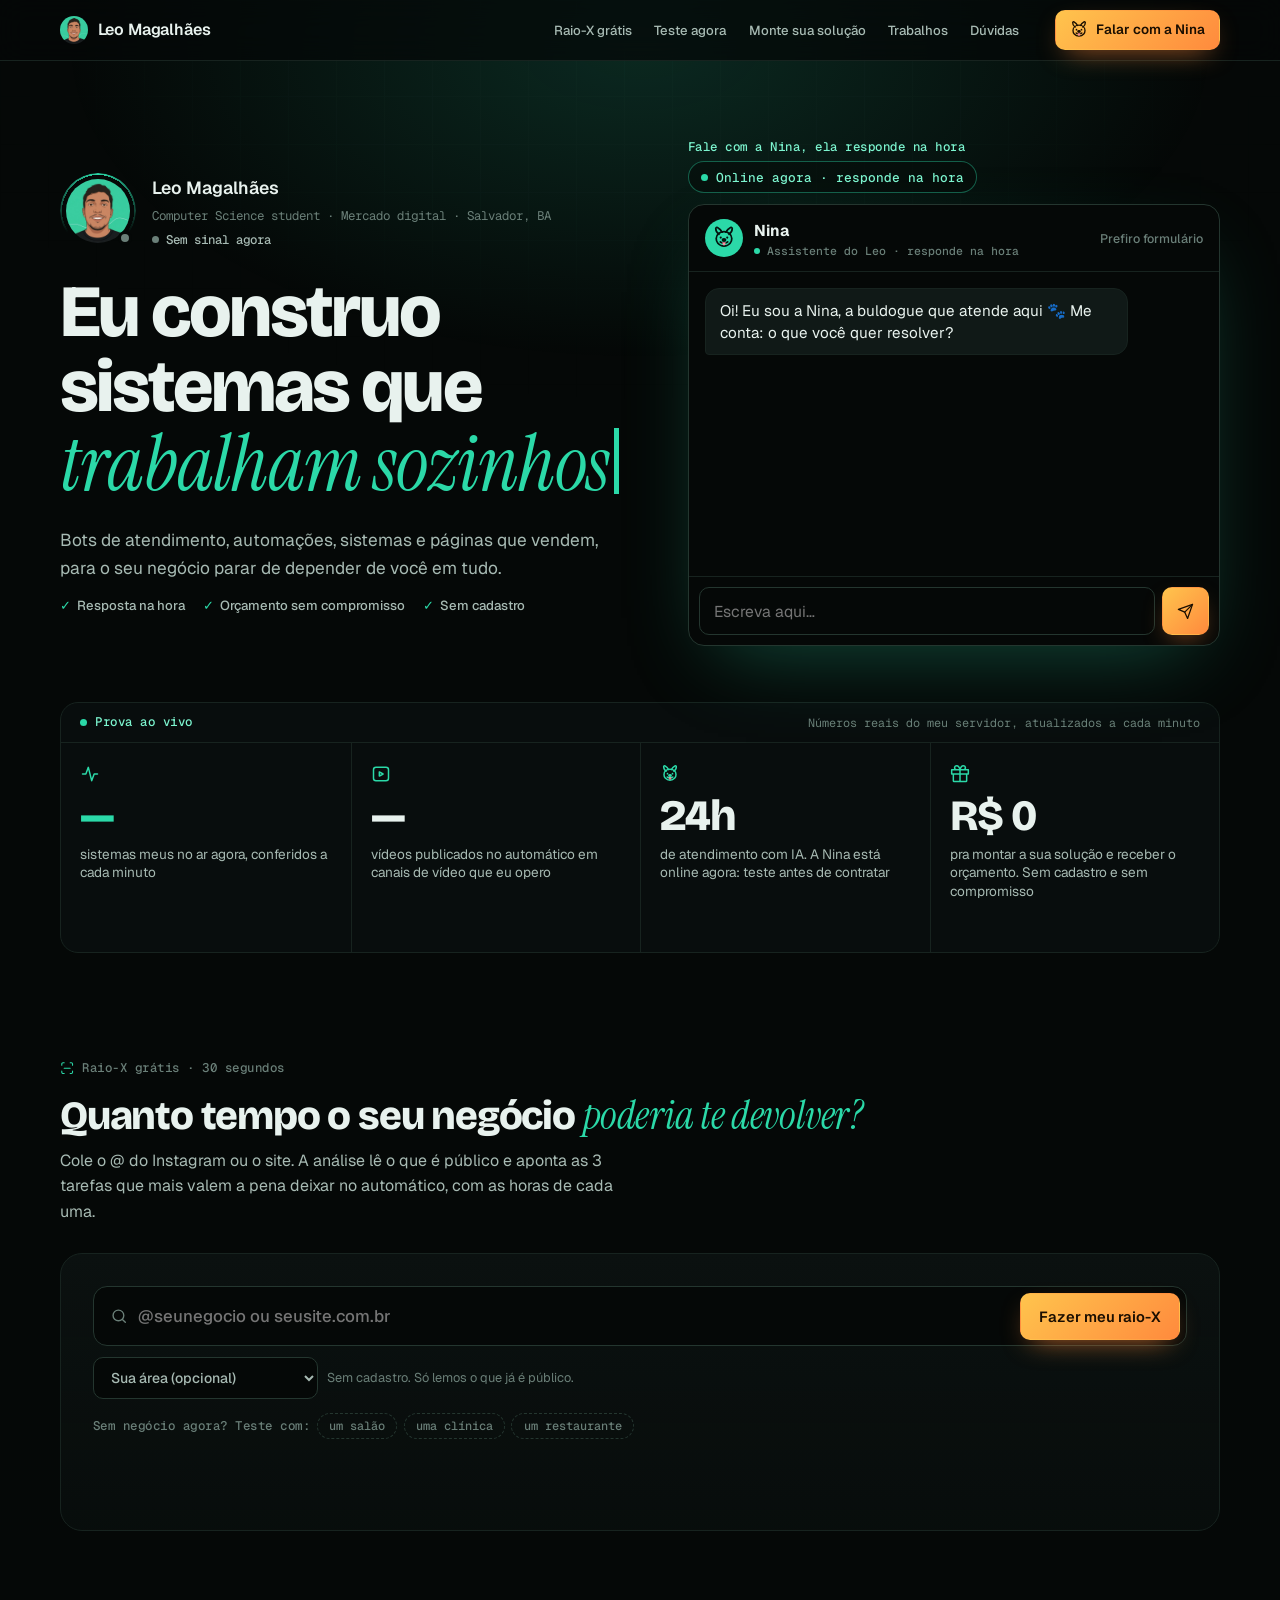
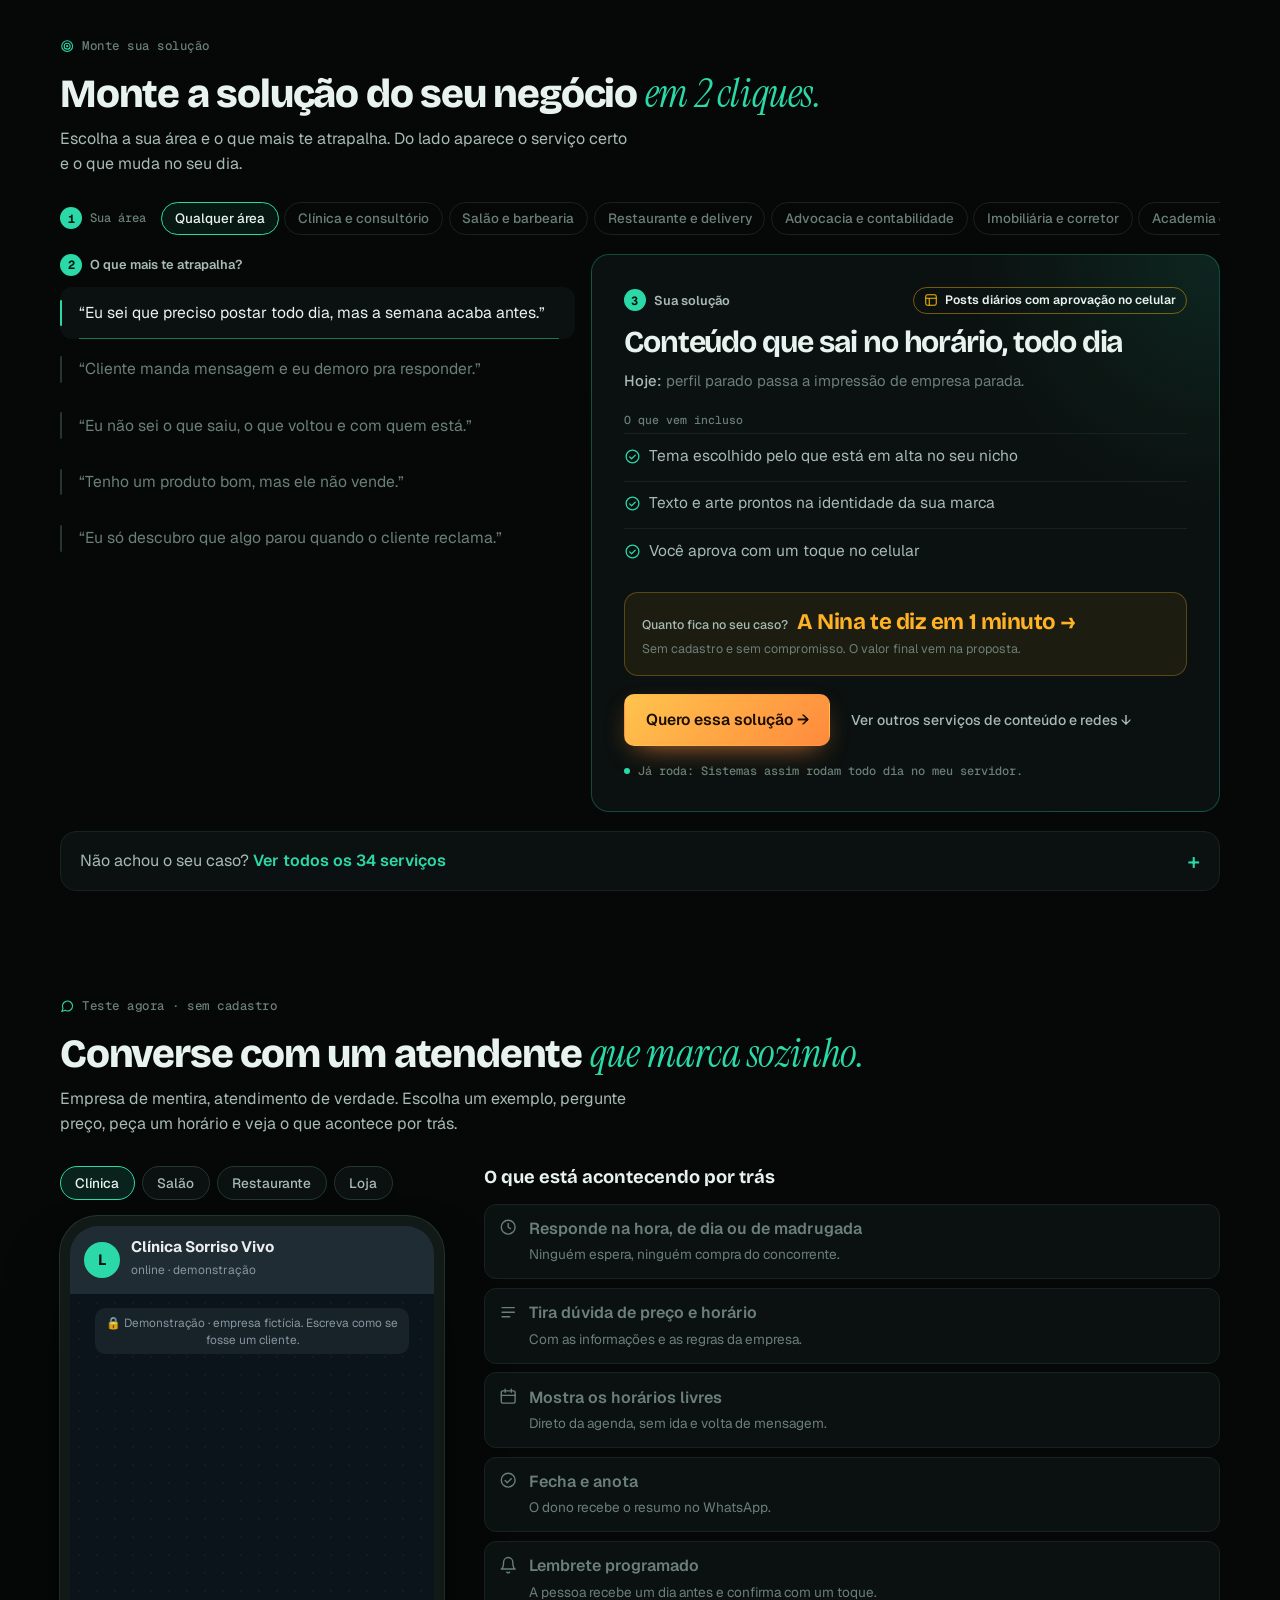
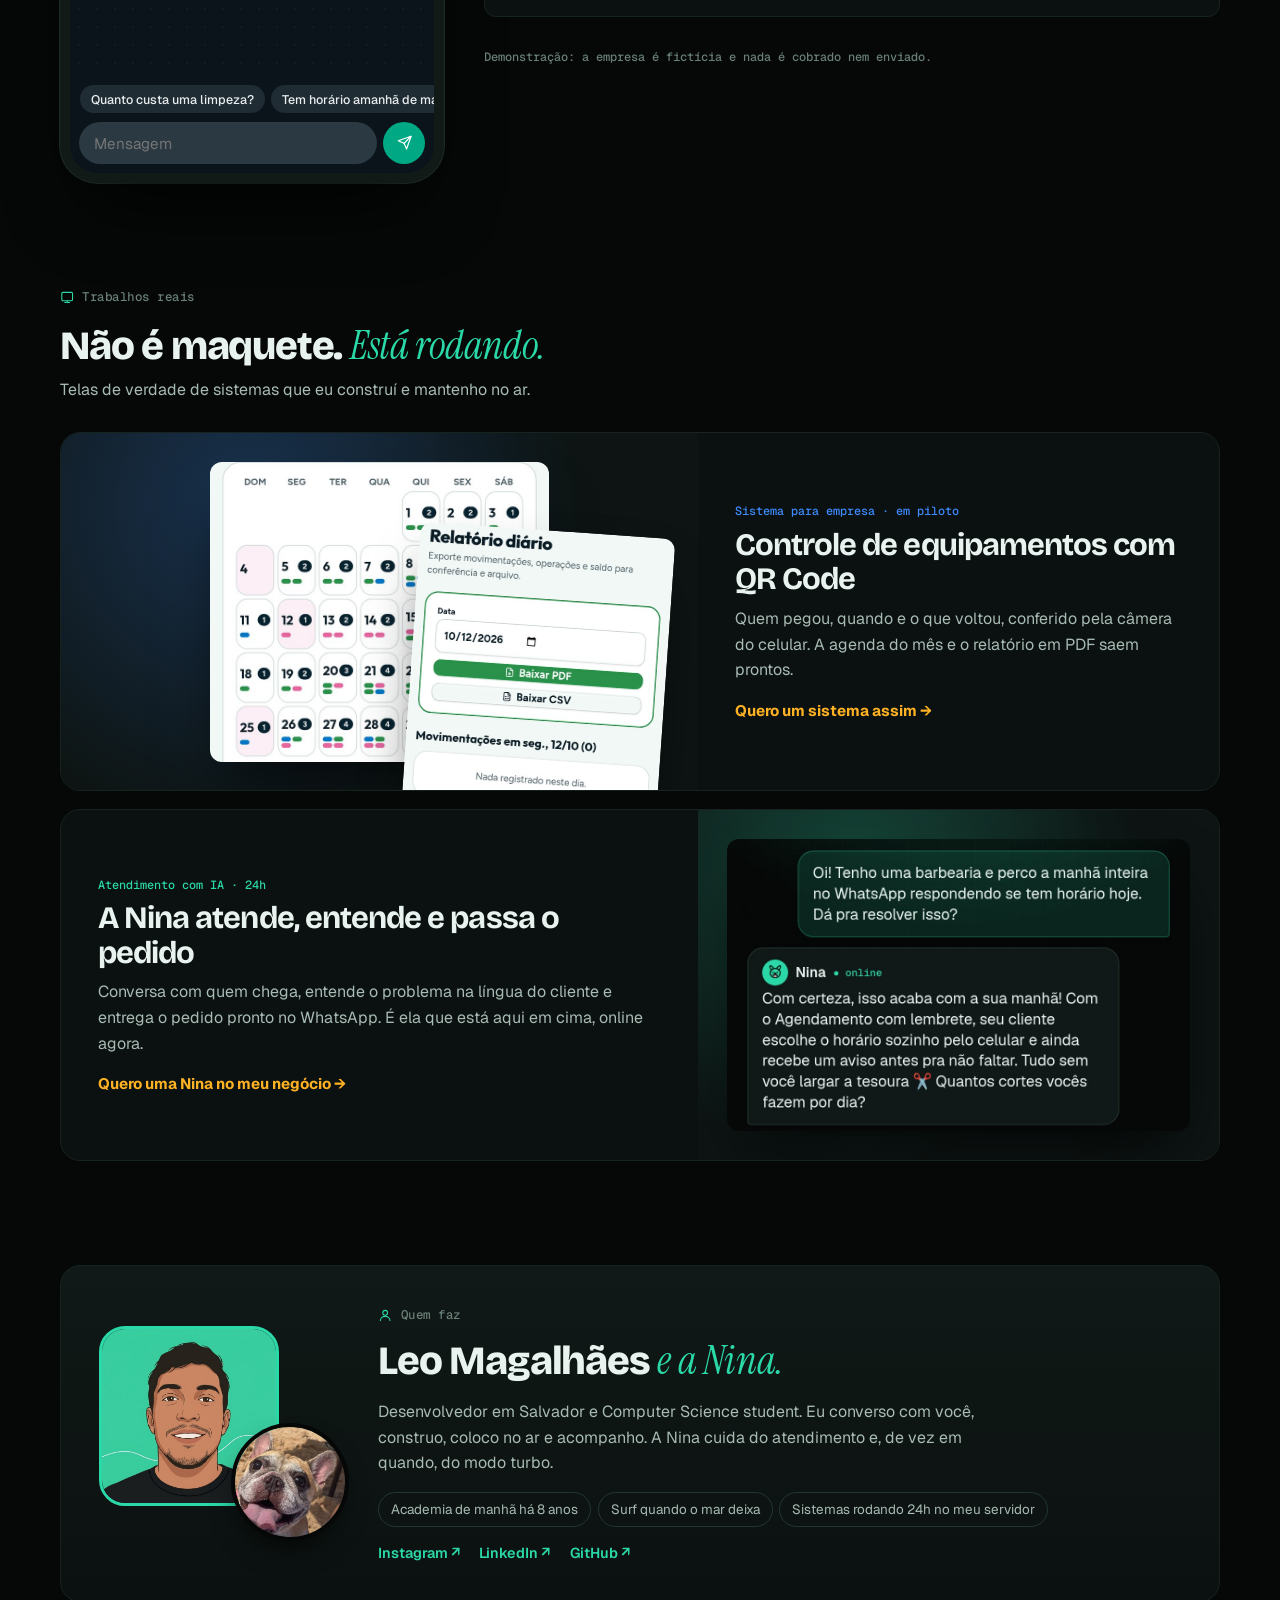
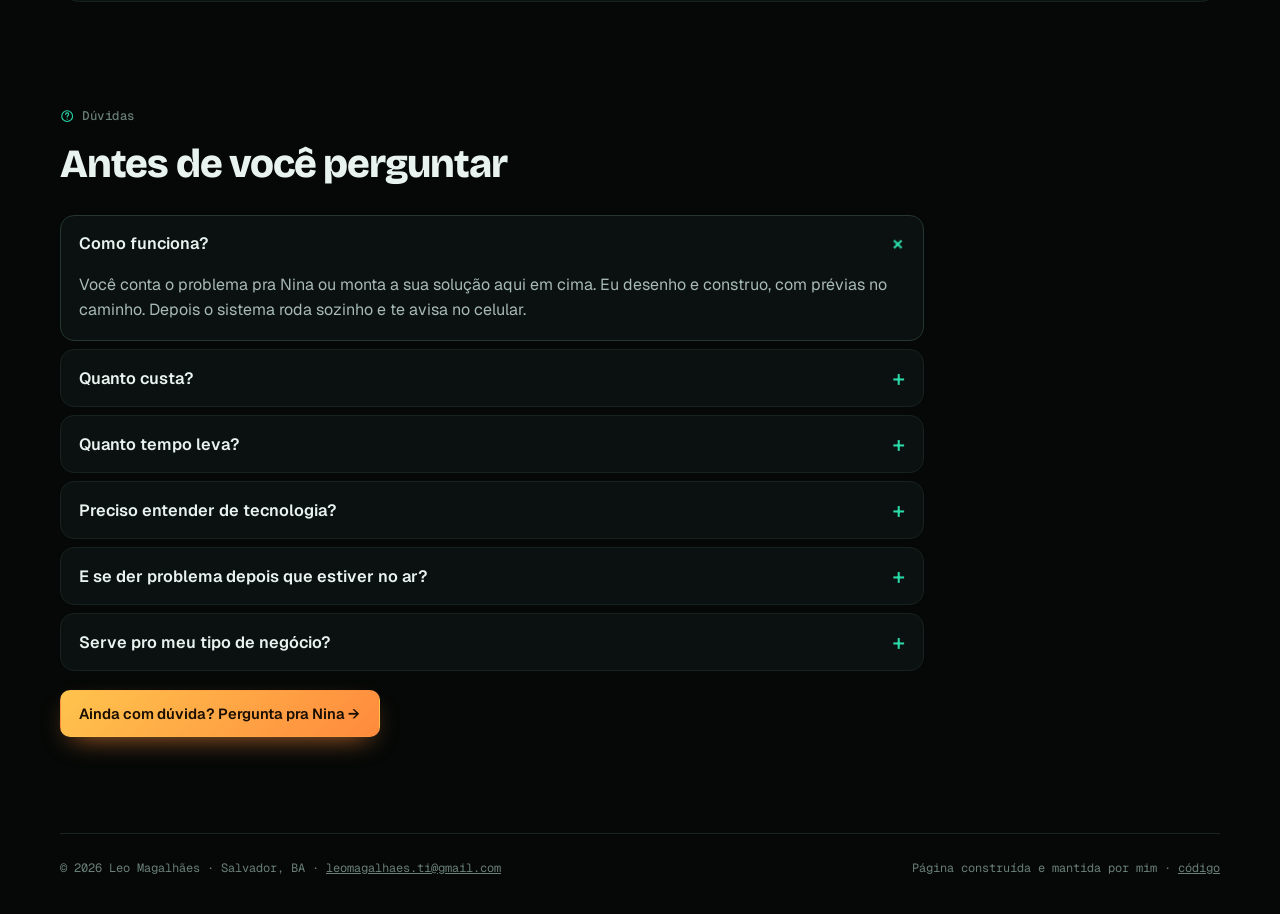
==== commit d96c5d02: "Raio-X e demonstração no site principal; academia no lugar do jiu Co-Authored-By: Claude Opus 5.5 <n" ====
--- a/index.html
+++ b/index.html
@@ -561,6 +561,94 @@
   .surge{opacity:1;transform:none}
   .progresso>span i{width:var(--p)}
 }
+/* ===== 2026-10-19: Raio-X do negócio + demonstração do atendente (prévia) ===== */
+.rx{position:relative;border:1px solid var(--linha);border-radius:22px;background:linear-gradient(180deg,var(--painel),rgba(11,17,16,.6));padding:clamp(1.2rem,3vw,2rem);overflow:hidden}
+.rx-form{display:grid;gap:.7rem;grid-template-columns:1fr}
+.rx-campo{display:flex;align-items:center;gap:.6rem;border:1px solid var(--linha-forte);border-radius:14px;background:var(--fundo);padding:.35rem .35rem .35rem 1rem;transition:border-color .2s}
+.rx-campo:focus-within{border-color:var(--menta)}
+.rx-campo .ic-s{color:var(--texto-3)}
+.rx-campo input{flex:1;min-width:0;background:none;border:0;color:var(--texto);font:500 1.05rem var(--sans);padding:.7rem 0;outline:none}
+.rx-linha{display:flex;flex-wrap:wrap;gap:.6rem;align-items:center}
+.rx-linha select{background:var(--fundo);color:var(--texto-2);border:1px solid var(--linha-forte);border-radius:10px;padding:.6rem .8rem;font:500 .88rem var(--sans);max-width:100%}
+.rx-linha small{color:var(--texto-3);font-size:.8rem}
+.rx-exemplos{display:flex;flex-wrap:wrap;gap:.4rem;margin-top:.2rem}
+.rx-exemplos button{background:none;border:1px dashed var(--linha-forte);color:var(--texto-3);border-radius:999px;padding:.25rem .7rem;font:500 .75rem var(--mono);cursor:pointer}
+.rx-exemplos button:hover{color:var(--menta);border-color:var(--menta)}
+.rx-scan{display:grid;gap:.5rem;padding:1.2rem 0 .4rem;font:500 .85rem var(--mono);color:var(--texto-3)}
+.rx-scan li{list-style:none;display:flex;gap:.6rem;align-items:center;opacity:.35;transition:opacity .3s,color .3s}
+.rx-scan li.on{opacity:1;color:var(--texto)}
+.rx-scan li.ok{opacity:1;color:var(--menta-2)}
+.rx-scan li i{width:8px;height:8px;border-radius:50%;background:currentColor;flex:none}
+.rx-scan li.on i{animation:pula 1s ease-in-out infinite}
+.rx.lendo::after{content:"";position:absolute;left:0;right:0;height:120px;top:-120px;pointer-events:none;
+  background:linear-gradient(180deg,transparent,rgba(43,217,168,.16) 70%,rgba(124,245,207,.55) 98%,transparent);animation:varre 1.8s linear infinite}
+@keyframes varre{to{top:100%}}
+.rx-res{display:grid;gap:1.1rem;padding-top:.4rem}
+.rx-total{display:flex;flex-wrap:wrap;align-items:baseline;gap:.3rem 1rem}
+.rx-total strong{font:800 clamp(2.6rem,7vw,4.2rem)/1 var(--display);letter-spacing:-.04em;color:var(--menta-2);font-variant-numeric:tabular-nums}
+.rx-total span{color:var(--texto-2);max-width:26rem}
+.rx-leitura{margin:0;color:var(--texto-3);font-size:.88rem}
+.rx-leitura b{color:var(--texto-2);font-weight:600}
+.rx-achados{display:grid;gap:.8rem;grid-template-columns:repeat(auto-fit,minmax(min(100%,16rem),1fr))}
+.rx-achado{border:1px solid var(--linha);border-radius:16px;background:var(--painel-2);padding:1rem 1.1rem;display:flex;flex-direction:column;gap:.55rem;animation:entra .5s ease-out both}
+.rx-achado:nth-child(2){animation-delay:.15s}.rx-achado:nth-child(3){animation-delay:.3s}
+.rx-achado header{display:flex;justify-content:space-between;gap:.6rem;align-items:start}
+.rx-achado h3{margin:0;font:700 1.05rem/1.25 var(--display)}
+.rx-horas{flex:none;font:600 .75rem var(--mono);color:#03140F;background:var(--menta);border-radius:999px;padding:.2rem .55rem}
+.rx-achado p{margin:0;font-size:.9rem;line-height:1.45;color:var(--texto-2)}
+.rx-achado p b{display:block;font:500 .7rem var(--mono);letter-spacing:.04em;text-transform:uppercase;margin-bottom:.1rem}
+.rx-achado .hoje b{color:var(--coral)}.rx-achado .depois b{color:var(--menta)}
+.rx-achado .caso-cta{margin-top:auto;align-self:flex-start}
+.rx-plano{display:grid;gap:.7rem;border:1px solid rgba(255,178,36,.35);background:rgba(255,178,36,.06);border-radius:16px;padding:1rem 1.1rem}
+.rx-plano p{margin:0;color:var(--texto)}
+.rx-plano form{display:flex;flex-wrap:wrap;gap:.5rem}
+.rx-plano input{flex:1 1 12rem;min-width:0;background:var(--fundo);border:1px solid var(--linha-forte);border-radius:10px;color:var(--texto);font:500 .95rem var(--sans);padding:.75rem .9rem}
+.rx-plano input:focus{outline:none;border-color:var(--cta)}
+.rx-msg{margin:0;font-size:.88rem;color:var(--texto-2)}
+.rx-msg.erro{color:var(--coral)}
+.rx-de-novo{background:none;border:0;color:var(--texto-3);font:500 .8rem var(--mono);cursor:pointer;justify-self:start;padding:0}
+.rx-de-novo:hover{color:var(--menta)}
+
+.demo{display:grid;gap:1.4rem;align-items:start}
+@media (min-width:56rem){.demo{grid-template-columns:minmax(0,24rem) 1fr;gap:2.5rem}}
+.demo-ramos{display:flex;flex-wrap:wrap;gap:.45rem;margin-bottom:1rem}
+.demo-ramos button{background:var(--painel);border:1px solid var(--linha-forte);color:var(--texto-2);border-radius:999px;padding:.45rem .9rem;font:500 .85rem var(--sans);cursor:pointer}
+.demo-ramos button[aria-selected="true"]{border-color:var(--menta);color:var(--texto);background:rgba(43,217,168,.12)}
+.cel{border:10px solid #121A18;border-radius:38px;background:#0B141A;box-shadow:0 40px 80px -30px rgba(0,0,0,.9),0 0 0 1px var(--linha-forte);overflow:hidden;max-width:24rem;width:100%;margin-inline:auto}
+.cel-cab{display:flex;align-items:center;gap:.65rem;background:#1F2C33;padding:.75rem .9rem;color:#E9EDEF}
+.cel-av{width:36px;height:36px;border-radius:50%;display:grid;place-items:center;font:700 1rem var(--display);color:#03140F;background:var(--menta);flex:none}
+.cel-cab strong{display:block;font-size:.95rem;line-height:1.2}
+.cel-cab small{font-size:.75rem;color:#8696A0}
+.cel-msgs{list-style:none;margin:0;padding:.9rem .7rem;height:24rem;overflow-y:auto;display:flex;flex-direction:column;gap:.35rem;overscroll-behavior:contain;
+  background:#0B141A radial-gradient(rgba(255,255,255,.035) 1px,transparent 1px) 0 0/18px 18px}
+.cel-msgs li{max-width:82%;padding:.45rem .65rem .35rem;border-radius:10px;font-size:.9rem;line-height:1.4;color:#E9EDEF;white-space:pre-wrap;overflow-wrap:anywhere;animation:entra .25s ease-out both;position:relative}
+.cel-msgs li small{display:block;text-align:right;font-size:.66rem;color:#8696A0;margin-top:.1rem}
+.cel-msgs .ele{align-self:flex-start;background:#202C33;border-top-left-radius:2px}
+.cel-msgs .eu{align-self:flex-end;background:#005C4B;border-top-right-radius:2px}
+.cel-msgs .eu small::after{content:" ✓✓";color:#53BDEB}
+.cel-msgs .sis{align-self:center;background:#182229;color:#8696A0;font-size:.74rem;text-align:center;max-width:92%}
+.cel-msgs .digita{display:flex;gap:.25rem;padding:.65rem .75rem}
+.cel-msgs .digita i{width:6px;height:6px;border-radius:50%;background:#8696A0;animation:pula 1s ease-in-out infinite}
+.cel-msgs .digita i:nth-child(2){animation-delay:.15s}.cel-msgs .digita i:nth-child(3){animation-delay:.3s}
+.cel-sug{display:flex;gap:.35rem;overflow-x:auto;padding:.45rem .6rem 0;background:#0B141A;scrollbar-width:none}
+.cel-sug button{flex:none;background:#1F2C33;color:#E9EDEF;border:0;border-radius:999px;padding:.35rem .7rem;font:500 .78rem var(--sans);cursor:pointer}
+.cel-escreve{display:flex;gap:.4rem;padding:.55rem;background:#0B141A}
+.cel-escreve input{flex:1;min-width:0;border:0;border-radius:999px;background:#2A3942;color:#E9EDEF;padding:.65rem .95rem;font:400 .95rem var(--sans);outline:none}
+.cel-escreve button{width:42px;height:42px;flex:none;border-radius:50%;border:0;background:#00A884;color:#fff;display:grid;place-items:center;cursor:pointer}
+.cel-escreve button:disabled{opacity:.5}
+.bastidor{display:grid;gap:1rem}
+.bastidor h3{margin:0;font:700 1.15rem var(--display)}
+.bastidor ol{list-style:none;margin:0;padding:0;display:grid;gap:.55rem}
+.bastidor li{display:flex;gap:.7rem;align-items:flex-start;border:1px solid var(--linha);border-radius:12px;padding:.7rem .9rem;background:var(--painel);color:var(--texto-3);transition:color .4s,border-color .4s,background .4s}
+.bastidor li .ic-s{margin-top:.15rem}
+.bastidor li b{display:block;font-weight:600;color:inherit}
+.bastidor li span{font-size:.85rem}
+.bastidor li.feito{color:var(--texto);border-color:rgba(43,217,168,.4);background:rgba(43,217,168,.07)}
+.bastidor li.feito .ic-s{color:var(--menta)}
+.bastidor .nota{font:500 .75rem var(--mono);color:var(--texto-3)}
+.demo-fim{display:none;gap:.7rem;border:1px solid rgba(255,178,36,.35);background:rgba(255,178,36,.06);border-radius:16px;padding:1rem 1.1rem}
+.demo-fim.ve{display:grid;animation:entra .4s ease-out both}
+.demo-fim p{margin:0}
 </style>
 </head>
 <body>
@@ -569,7 +657,9 @@
   <div class="envelope">
     <a class="marca" href="#inicio"><img src="img/foto.jpg" alt=""><span>Leo Magalhães</span></a>
     <nav aria-label="Seções">
-      <a href="#dores">Monte sua solução</a>
+      <a href="#raiox">Raio-X grátis</a>
+      <a class="opcional" href="#teste">Teste agora</a>
+      <a class="opcional" href="#dores">Monte sua solução</a>
       <a class="opcional" href="#trabalhos">Trabalhos</a>
       <a class="opcional" href="#duvidas">Dúvidas</a>
     </nav>
@@ -629,6 +719,27 @@
       </div>
     </section>
 
+    <section class="secao" id="raiox">
+      <header class="surge">
+        <div>
+          <span class="rotulo"><svg class="ic-s" viewBox="0 0 24 24" aria-hidden="true"><path d="M3 7V5a2 2 0 0 1 2-2h2M17 3h2a2 2 0 0 1 2 2v2M21 17v2a2 2 0 0 1-2 2h-2M7 21H5a2 2 0 0 1-2-2v-2M7 12h10"/></svg>Raio-X grátis · 30 segundos</span>
+          <h2>Quanto tempo o seu negócio <em class="serif">poderia te devolver?</em></h2>
+          <p>Cole o @ do Instagram ou o site. A análise lê o que é público e aponta as 3 tarefas que mais valem a pena deixar no automático, com as horas de cada uma.</p>
+        </div>
+      </header>
+      <div class="rx surge" id="rx">
+        <form class="rx-form" id="rx-form" novalidate>
+          <label class="rx-campo"><svg class="ic-s" viewBox="0 0 24 24" aria-hidden="true"><circle cx="11" cy="11" r="7"/><path d="M20 20l-3.5-3.5"/></svg>
+            <input id="rx-alvo" maxlength="200" autocomplete="off" autocapitalize="off" spellcheck="false" placeholder="@seunegocio ou seusite.com.br" aria-label="@ do Instagram ou site do negócio">
+            <button class="botao cheio" type="submit" id="rx-btn">Fazer meu raio-X</button></label>
+          <div class="rx-linha"><select id="rx-para" aria-label="Sua área (opcional)"><option value="">Sua área (opcional)</option></select><small>Sem cadastro. Só lemos o que já é público.</small></div>
+          <div class="rx-exemplos" aria-label="Exemplos"><span class="rotulo">Sem negócio agora? Teste com:</span><button type="button" data-rx="Salão e barbearia">um salão</button><button type="button" data-rx="Clínica e consultório">uma clínica</button><button type="button" data-rx="Restaurante e delivery">um restaurante</button></div>
+        </form>
+        <ol class="rx-scan" id="rx-scan" hidden></ol>
+        <div class="rx-res" id="rx-res" hidden aria-live="polite"></div>
+      </div>
+    </section>
+
     <section class="secao" id="dores">
       <header class="surge">
         <div>
@@ -654,6 +765,39 @@
     </section>
 
 
+    <section class="secao" id="teste">
+      <header class="surge">
+        <div>
+          <span class="rotulo"><svg class="ic-s" viewBox="0 0 24 24" aria-hidden="true"><path d="M21 11.5a8.4 8.4 0 0 1-12.4 7.4L3 21l2.1-5.4A8.4 8.4 0 1 1 21 11.5z"/></svg>Teste agora · sem cadastro</span>
+          <h2>Converse com um atendente <em class="serif">que marca sozinho.</em></h2>
+          <p>Empresa de mentira, atendimento de verdade. Escolha um exemplo, pergunte preço, peça um horário e veja o que acontece por trás.</p>
+        </div>
+      </header>
+      <div class="demo surge">
+        <div>
+          <div class="demo-ramos" id="demo-ramos" role="tablist" aria-label="Exemplos de negócio"></div>
+          <div class="cel">
+            <div class="cel-cab"><span class="cel-av" id="cel-av">L</span><div><strong id="cel-nome">Clínica Sorriso Vivo</strong><small id="cel-status">online · demonstração</small></div></div>
+            <ol class="cel-msgs" id="cel-msgs" aria-live="polite"></ol>
+            <div class="cel-sug" id="cel-sug"></div>
+            <form class="cel-escreve" id="cel-form"><input id="cel-txt" maxlength="400" autocomplete="off" placeholder="Mensagem" aria-label="Mensagem para o atendente"><button type="submit" id="cel-btn" aria-label="Enviar"><svg class="ic-s" viewBox="0 0 24 24" aria-hidden="true"><path d="M22 2L11 13"/><path d="M22 2l-7 20-4-9-9-4z"/></svg></button></form>
+          </div>
+        </div>
+        <div class="bastidor">
+          <h3>O que está acontecendo por trás</h3>
+          <ol id="bastidor">
+            <li data-p="resp"><svg class="ic-s" viewBox="0 0 24 24" aria-hidden="true"><circle cx="12" cy="12" r="9"/><path d="M12 7v5l3 2"/></svg><div><b id="bs-resp">Responde na hora, de dia ou de madrugada</b><span>Ninguém espera, ninguém compra do concorrente.</span></div></li>
+            <li data-p="info"><svg class="ic-s" viewBox="0 0 24 24" aria-hidden="true"><path d="M4 6h16M4 12h16M4 18h10"/></svg><div><b>Tira dúvida de preço e horário</b><span>Com as informações e as regras da empresa.</span></div></li>
+            <li data-p="agenda"><svg class="ic-s" viewBox="0 0 24 24" aria-hidden="true"><rect x="3" y="5" width="18" height="16" rx="2"/><path d="M16 3v4M8 3v4M3 11h18"/></svg><div><b>Mostra os horários livres</b><span>Direto da agenda, sem ida e volta de mensagem.</span></div></li>
+            <li data-p="fecha"><svg class="ic-s" viewBox="0 0 24 24" aria-hidden="true"><circle cx="12" cy="12" r="9"/><path d="M8 12.5l2.7 2.7L16 10"/></svg><div><b>Fecha e anota</b><span id="bs-fecha">O dono recebe o resumo no WhatsApp.</span></div></li>
+            <li data-p="depois"><svg class="ic-s" viewBox="0 0 24 24" aria-hidden="true"><path d="M6 8a6 6 0 0 1 12 0c0 7 3 9 3 9H3s3-2 3-9M10.3 21a1.9 1.9 0 0 0 3.4 0"/></svg><div><b id="bs-depois">Lembrete programado</b><span>A pessoa recebe um dia antes e confirma com um toque.</span></div></li>
+          </ol>
+          <div class="demo-fim" id="demo-fim"><p id="demo-fim-txt"></p><button class="botao cheio" type="button" id="demo-quero">Quero um desse no meu negócio →</button></div>
+          <span class="nota">Demonstração: a empresa é fictícia e nada é cobrado nem enviado.</span>
+        </div>
+      </div>
+    </section>
+
     <section class="secao" id="trabalhos">
       <header class="surge">
         <div>
@@ -685,7 +829,7 @@
           <span class="rotulo"><svg class="ic-s" viewBox="0 0 24 24" aria-hidden="true"><circle cx="12" cy="8" r="4"/><path d="M4 21c0-4 3.6-7 8-7s8 3 8 7"/></svg>Quem faz</span>
           <h2>Leo Magalhães <em class="serif">e a Nina.</em></h2>
           <p>Desenvolvedor em Salvador e Computer Science student. Eu converso com você, construo, coloco no ar e acompanho. A Nina cuida do atendimento e, de vez em quando, do modo turbo.</p>
-          <ul class="selos"><li>Faixa roxa de jiu-jitsu · Melhor do Ano 2025</li><li>Surf quando o mar deixa</li><li>Sistemas rodando 24h no meu servidor</li></ul>
+          <ul class="selos"><li>Academia de manhã há 8 anos</li><li>Surf quando o mar deixa</li><li>Sistemas rodando 24h no meu servidor</li></ul>
           <div class="sobre-links"><a href="https://www.instagram.com/leomagalhaes.ti/">Instagram ↗</a><a href="https://www.linkedin.com/in/leomagalhaesti/">LinkedIn ↗</a><a href="https://github.com/leomagalhaesti">GitHub ↗</a></div>
         </div>
       </div>
@@ -1189,6 +1333,144 @@
     registrar(it.rede, "Checagem · " + it.status, CORES[it.rede] || "", it.status !== "instável");
   } catch (e) {}
 }, 20000);
+
+/* Raio-X: @ ou site -> 3 tarefas pro automático com as horas; o contato pro plano completo vai pro Leo no WhatsApp */
+const RAIOX_URL = "https://painel.leomagalhaes.tech/leo/raiox";
+const rxId = (crypto.randomUUID ? crypto.randomUUID() : String(Math.random()).slice(2)).slice(0, 36);
+PROFISSOES.forEach(p => $("rx-para").append(new Option(p.nome, p.nome)));
+let rxOcupado = false;
+function rxPassos(alvo) {
+  const ehSite = /\.[a-z]{2,}/i.test(alvo) && !/^@/.test(alvo) && !/instagram\.com/i.test(alvo);
+  return [alvo ? (ehSite ? "Abrindo o site" : "Abrindo o perfil " + (alvo.startsWith("@") ? alvo : "@" + alvo.replace(/.*instagram\.com\//i, "").replace(/\/.*/, ""))) : "Olhando como esse ramo funciona",
+    "Entendendo o que você vende", "Procurando tarefas que se repetem", "Calculando as horas da semana"];
+}
+async function fazerRaiox(alvo, para) {
+  if (rxOcupado) return;
+  alvo = alvo.trim(); para = para || $("rx-para").value;
+  if (alvo.length < 2 && !para) { $("rx-alvo").focus(); $("rx-alvo").placeholder = "Cola aqui o @ ou o site 👆"; return; }
+  rxOcupado = true; $("rx-btn").disabled = true; $("rx-res").hidden = true; $("rx").classList.add("lendo");
+  const scan = $("rx-scan"); scan.hidden = false;
+  scan.replaceChildren(...rxPassos(alvo).map(t => { const li = el("li"); li.append(el("i"), el("span", "", t + "…")); return li; }));
+  const itens = [...scan.children]; let k = 0; itens[0].className = "on";
+  const anda = setInterval(() => { if (k < itens.length - 1) { itens[k].className = "ok"; itens[++k].className = "on"; } }, calmo ? 400 : 2300);
+  let o, r;
+  try {
+    r = await fetch(RAIOX_URL, { method: "POST", headers: { "Content-Type": "text/plain" }, body: JSON.stringify({ id: rxId, alvo, para }) });
+    o = await r.json();
+  } catch (e) { o = { ok: false, erro: "Não consegui agora. Tenta de novo em instantes, ou fala com a Nina." }; }
+  clearInterval(anda); itens.forEach(i => i.className = "ok");
+  await new Promise(ok => setTimeout(ok, calmo ? 0 : 500));
+  $("rx").classList.remove("lendo"); scan.hidden = true; rxOcupado = false; $("rx-btn").disabled = false;
+  mostrarRaiox(o, alvo || para);
+}
+function mostrarRaiox(o, alvo) {
+  const res = $("rx-res"); res.hidden = false;
+  if (!o.ok) { res.replaceChildren(el("p", "rx-msg erro", o.erro || "Não consegui agora.")); return; }
+  $("rx-form").hidden = true;
+  const total = el("div", "rx-total"), n = el("strong", "", "0h");
+  total.append(n, el("span", "", `por semana é o que dá pra tirar das suas costas${o.negocio ? " em " + o.negocio.replace(/\.$/, "").replace(/^./, c => c.toLowerCase()) : ""}.`));
+  const leitura = el("p", "rx-leitura"); leitura.innerHTML = `<b>${escapa(o.alvo || alvo)}</b> · ${escapa(o.leitura || "")} <i>Estimativa conservadora.</i>`;
+  const grade = el("div", "rx-achados");
+  o.achados.forEach(a => {
+    const c = el("article", "rx-achado"), cab = el("header");
+    cab.append(el("h3", "", a.titulo), el("span", "rx-horas", "~" + a.horas + "h/sem"));
+    const hoje = el("p", "hoje"); hoje.append(el("b", "", "Hoje"), a.hoje);
+    const depois = el("p", "depois"); depois.append(el("b", "", "No automático"), a.depois);
+    const b = el("button", "caso-cta", "Quero esse →"); b.type = "button";
+    b.addEventListener("click", () => escolherServico(a.servico === "Sob medida" ? null : a.servico, `Fiz o raio-X (${o.alvo || alvo}) e quero resolver isto: ${a.titulo}.`));
+    c.append(cab, hoje, depois, b); grade.append(c);
+  });
+  const plano = el("div", "rx-plano");
+  plano.innerHTML = `<p><b>Quer o plano completo?</b> ${escapa(o.fecho || "O Leo monta o passo a passo pro seu caso e te manda no WhatsApp, sem compromisso.")}</p>
+    <form novalidate><input name="nome" maxlength="80" autocomplete="name" placeholder="Seu nome"><input name="contato" maxlength="120" autocomplete="tel" inputmode="tel" placeholder="WhatsApp com DDD" required><button class="botao cheio" type="submit">Receber o plano</button></form>
+    <p class="rx-msg" role="status"></p>`;
+  const f = plano.querySelector("form"), msg = plano.querySelector(".rx-msg");
+  f.addEventListener("submit", async e => {
+    e.preventDefault(); const bt = f.querySelector("button"); bt.disabled = true; msg.className = "rx-msg"; msg.textContent = "Enviando…";
+    try {
+      const r = await fetch(RAIOX_URL, { method: "POST", headers: { "Content-Type": "text/plain" }, body: JSON.stringify({ id: rxId, nome: f.nome.value, contato: f.contato.value }) });
+      const d = await r.json();
+      if (!d.ok) throw new Error(d.erro || "Não consegui enviar.");
+      f.remove(); msg.textContent = "✓ Pronto! O Leo recebeu o seu raio-X e te chama no WhatsApp com o plano.";
+      if (typeof modoTurbo === "function") setTimeout(() => modoTurbo("Correndo levar seu raio-X pro Leo ⚡"), 500);
+    } catch (err) { msg.className = "rx-msg erro"; msg.textContent = err.message; bt.disabled = false; }
+  });
+  const denovo = el("button", "rx-de-novo", "↻ Fazer outro raio-X"); denovo.type = "button";
+  denovo.addEventListener("click", () => { res.hidden = true; $("rx-form").hidden = false; $("rx-alvo").value = ""; $("rx-alvo").focus(); });
+  res.replaceChildren(total, leitura, grade, plano, denovo);
+  const fim = o.horas, t0 = performance.now();
+  (function sobe(t) { const p = calmo ? 1 : Math.min(1, (t - t0) / 1200); n.textContent = Math.round(fim * (1 - Math.pow(1 - p, 3))) + "h"; if (p < 1) requestAnimationFrame(sobe); })(t0);
+  res.scrollIntoView({ behavior: calmo ? "auto" : "smooth", block: "nearest" });
+}
+$("rx-form").addEventListener("submit", e => { e.preventDefault(); fazerRaiox($("rx-alvo").value); });
+document.querySelectorAll("[data-rx]").forEach(b => b.addEventListener("click", () => { $("rx-para").value = b.dataset.rx; fazerRaiox("", b.dataset.rx); }));
+
+/* Demonstração: atendente de empresa fictícia num celular desenhado; o painel ao lado acende o que ele fez */
+const DEMO_URL = "https://painel.leomagalhaes.tech/leo/demo";
+const DEMOS = {
+  clinica: { rot: "Clínica", nome: "Clínica Sorriso Vivo", av: "L", servico: "Agendamento com lembrete", depois: "Lembrete programado",
+    sug: ["Quanto custa uma limpeza?", "Tem horário amanhã de manhã?", "Aceita Unimed?"] },
+  salao: { rot: "Salão", nome: "Studio Dandara", av: "D", servico: "Agendamento com lembrete", depois: "Lembrete programado",
+    sug: ["Quero fazer escova sábado", "Quanto é corte e escova?", "Que horas abre?"] },
+  restaurante: { rot: "Restaurante", nome: "Cantinho do Dendê", av: "T", servico: "Bot de WhatsApp com menu", depois: "Aviso de saída pra entrega",
+    sug: ["Quero uma moqueca pra 2", "Qual o prato do dia?", "Entrega na Pituba?"] },
+  loja: { rot: "Loja", nome: "Maré Moda Praia", av: "B", servico: "Bot de WhatsApp com menu", depois: "Rastreio enviado sozinho",
+    sug: ["Tem biquíni tamanho M?", "Frete pra Feira de Santana?", "Parcela no cartão?"] },
+};
+let demoRamo = "clinica", demoHist = [], demoOcupada = false, demoFeito = new Set();
+const demoHora = () => new Date().toLocaleTimeString("pt-BR", { hour: "2-digit", minute: "2-digit" });
+function demoBalao(cls, texto) {
+  const li = el("li", cls); li.append(texto); if (cls !== "sis") li.append(el("small", "", demoHora()));
+  $("cel-msgs").append(li); $("cel-msgs").scrollTop = $("cel-msgs").scrollHeight; return li;
+}
+function demoAcende(p, txt) {
+  const li = $("bastidor").querySelector(`[data-p="${p}"]`); if (!li || demoFeito.has(p)) return;
+  demoFeito.add(p); li.classList.add("feito"); if (txt && p === "resp") $("bs-resp").textContent = txt;
+}
+function demoTrocar(ramo) {
+  demoRamo = ramo; demoHist = []; demoFeito = new Set();
+  const d = DEMOS[ramo];
+  $("demo-ramos").querySelectorAll("button").forEach(b => b.setAttribute("aria-selected", b.dataset.ramo === ramo));
+  $("cel-nome").textContent = d.nome; $("cel-av").textContent = d.av; $("cel-status").textContent = "online · demonstração";
+  $("bs-depois").textContent = d.depois;
+  $("bastidor").querySelectorAll("li").forEach(li => li.classList.remove("feito"));
+  $("bs-resp").textContent = "Responde na hora, de dia ou de madrugada";
+  $("demo-fim").classList.remove("ve");
+  $("cel-msgs").replaceChildren(); demoBalao("sis", "🔒 Demonstração · empresa fictícia. Escreva como se fosse um cliente.");
+  $("cel-sug").replaceChildren(...d.sug.map(s => { const b = el("button", "", s); b.type = "button"; b.addEventListener("click", () => demoFalar(s)); return b; }));
+}
+async function demoFalar(texto) {
+  texto = texto.trim().slice(0, 400);
+  if (!texto || demoOcupada) return;
+  demoOcupada = true; $("cel-btn").disabled = true;
+  demoHist.push({ quem: "voce", texto }); demoBalao("eu", texto);
+  const t0 = performance.now();
+  $("cel-status").textContent = "digitando…";
+  const dg = el("li", "ele digita"); dg.innerHTML = "<i></i><i></i><i></i>"; $("cel-msgs").append(dg); $("cel-msgs").scrollTop = $("cel-msgs").scrollHeight;
+  try {
+    const r = await fetch(DEMO_URL, { method: "POST", headers: { "Content-Type": "text/plain" }, body: JSON.stringify({ ramo: demoRamo, historico: demoHist }) });
+    const o = await r.json(); dg.remove();
+    if (!o.resposta) throw new Error();
+    demoHist.push({ quem: "bot", texto: o.resposta }); demoBalao("ele", o.resposta);
+    demoAcende("resp", `Respondeu em ${Math.max(1, Math.round((performance.now() - t0) / 1000))} segundos`);
+    if (/R\$|\d+ ?min|pix|cart[aã]o|unimed|abre|fecha|\d{1,2}h/i.test(o.resposta)) demoAcende("info");
+    if (/\d{1,2}[:h]\d{0,2}|\d{1,2}\/\d{1,2}|amanh[aã]|segunda|ter[çc]a|quarta|quinta|sexta|s[áa]bado/i.test(o.resposta)) demoAcende("agenda");
+    if (o.fechou) {
+      ["info", "agenda", "fecha", "depois"].forEach((p, i) => setTimeout(() => demoAcende(p), calmo ? 0 : i * 450));
+      $("bs-fecha").textContent = o.resumo ? "Anotado: " + o.resumo : "O dono recebe o resumo no WhatsApp.";
+      setTimeout(() => demoBalao("sis", "✓ " + (DEMOS[demoRamo].depois) + " · tudo isso sem ninguém da equipe encostar no celular"), calmo ? 0 : 1600);
+      $("demo-fim-txt").textContent = "Isso que você acabou de ver pode atender os SEUS clientes, com os seus preços e a sua agenda.";
+      $("demo-fim").classList.add("ve");
+    }
+  } catch (e) { dg.remove(); demoBalao("sis", "A demonstração deu uma pausa. Tenta de novo, ou fala com a Nina lá em cima."); }
+  $("cel-status").textContent = "online · demonstração";
+  demoOcupada = false; $("cel-btn").disabled = false;
+}
+Object.entries(DEMOS).forEach(([id, d]) => { const b = el("button", "", d.rot); b.type = "button"; b.dataset.ramo = id; b.setAttribute("role", "tab");
+  b.addEventListener("click", () => demoTrocar(id)); $("demo-ramos").append(b); });
+$("cel-form").addEventListener("submit", e => { e.preventDefault(); const t = $("cel-txt").value; $("cel-txt").value = ""; demoFalar(t); });
+$("demo-quero").addEventListener("click", () => escolherServico(DEMOS[demoRamo].servico, `Testei a demonstração (${DEMOS[demoRamo].rot.toLowerCase()}) e quero um atendente assim no meu negócio.`));
+demoTrocar("clinica");
 </script>
 </body>
 </html>
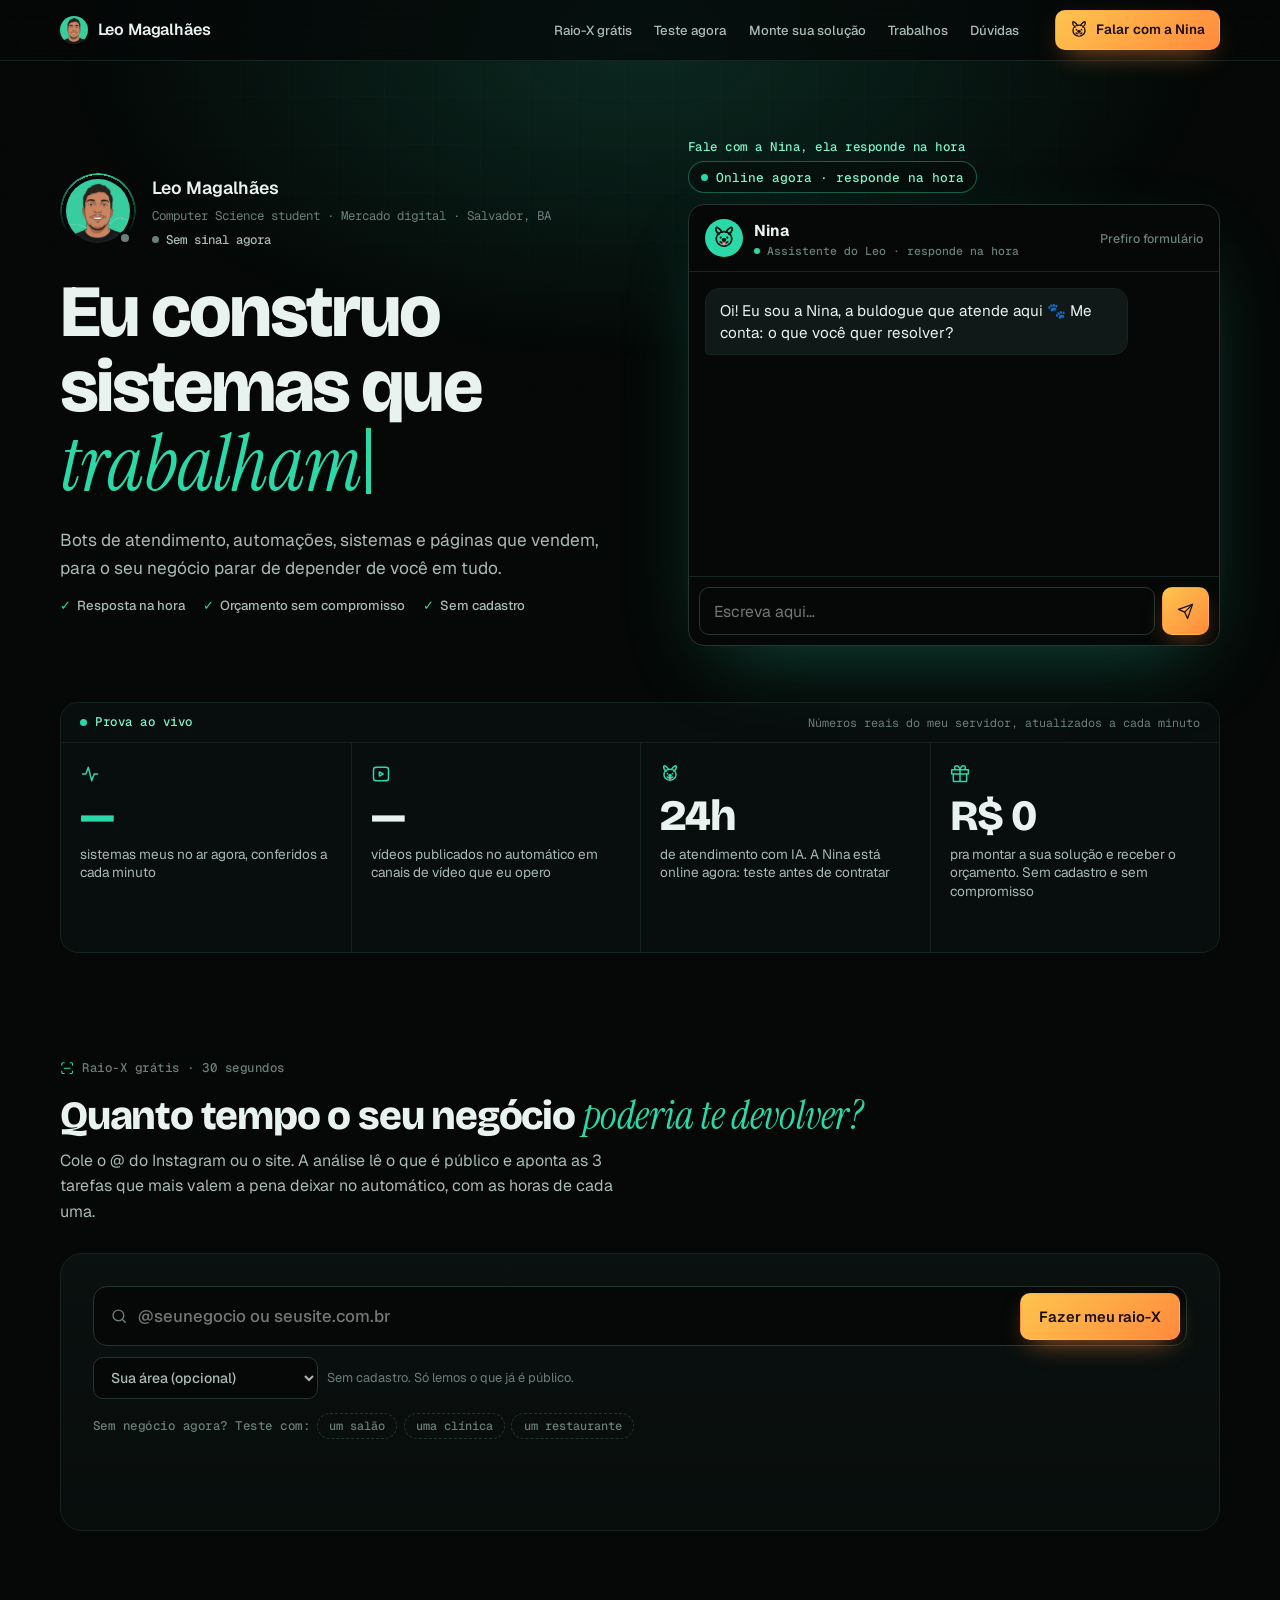
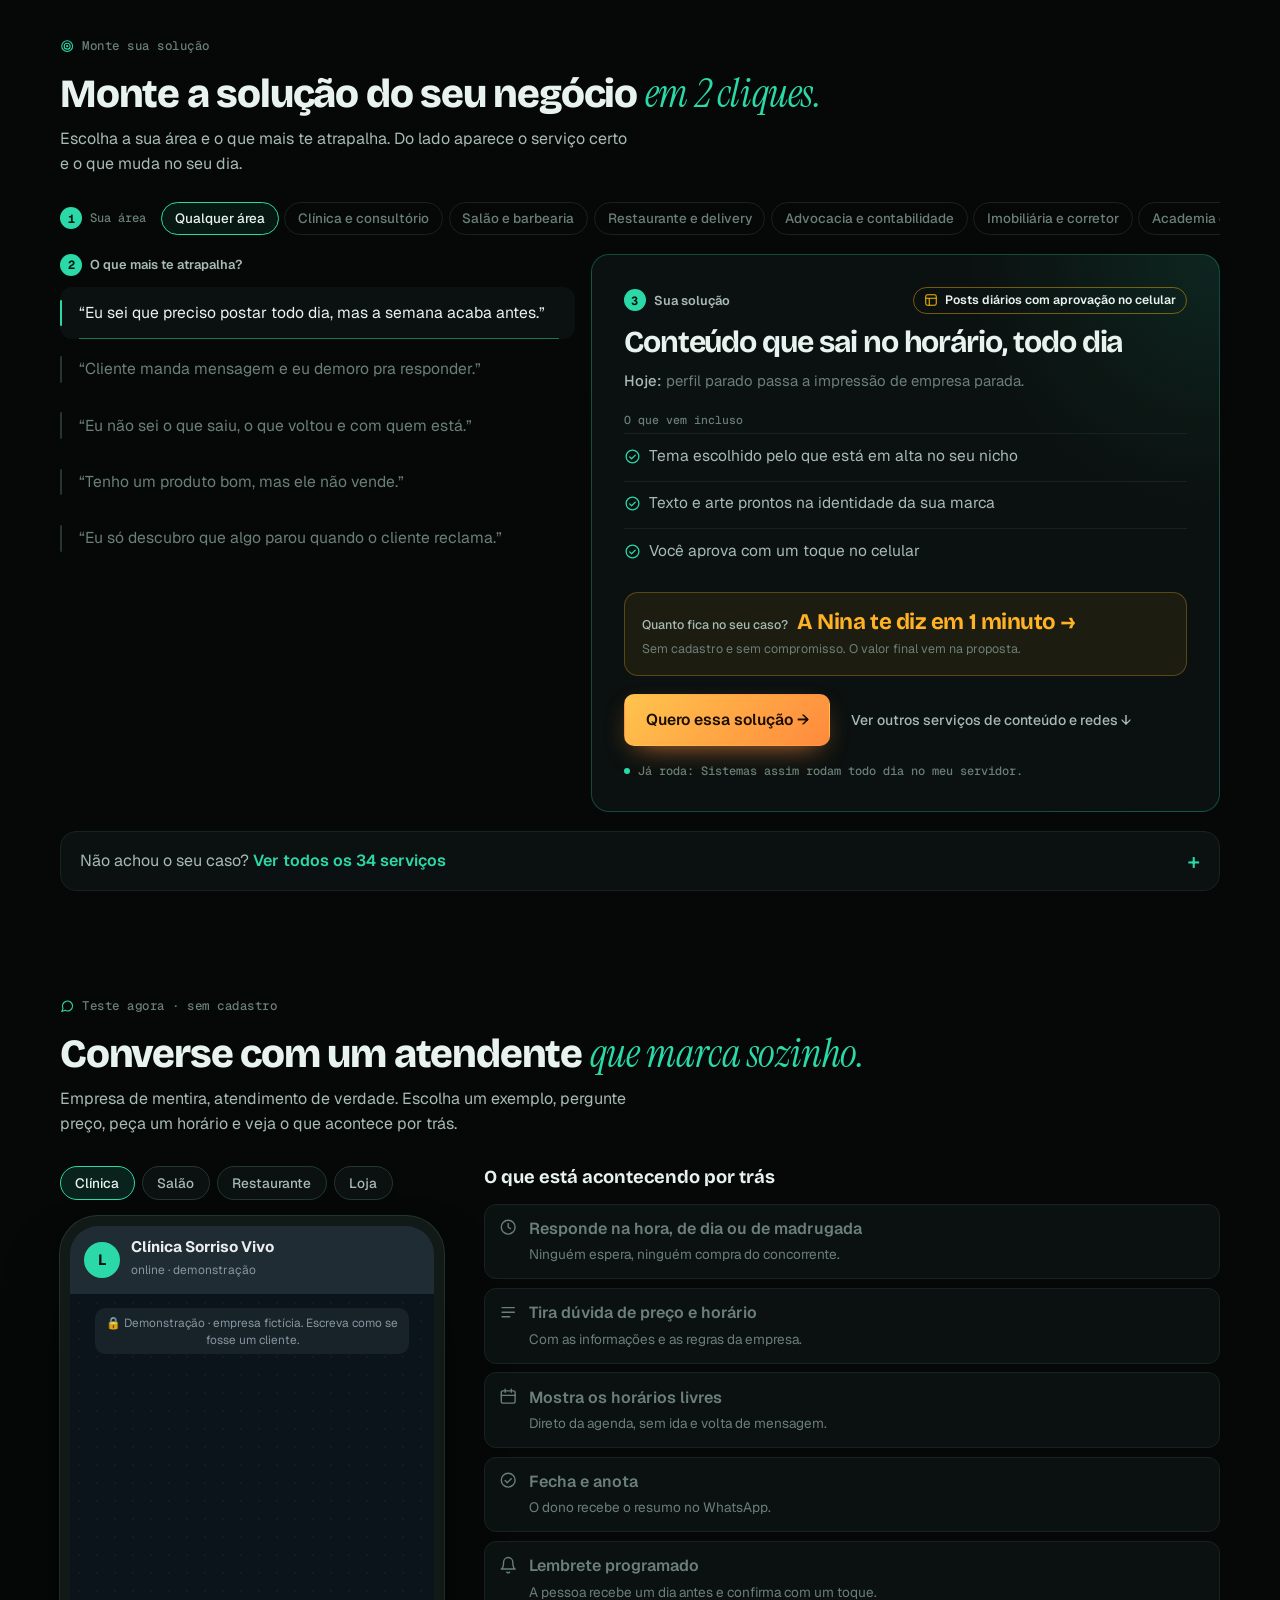
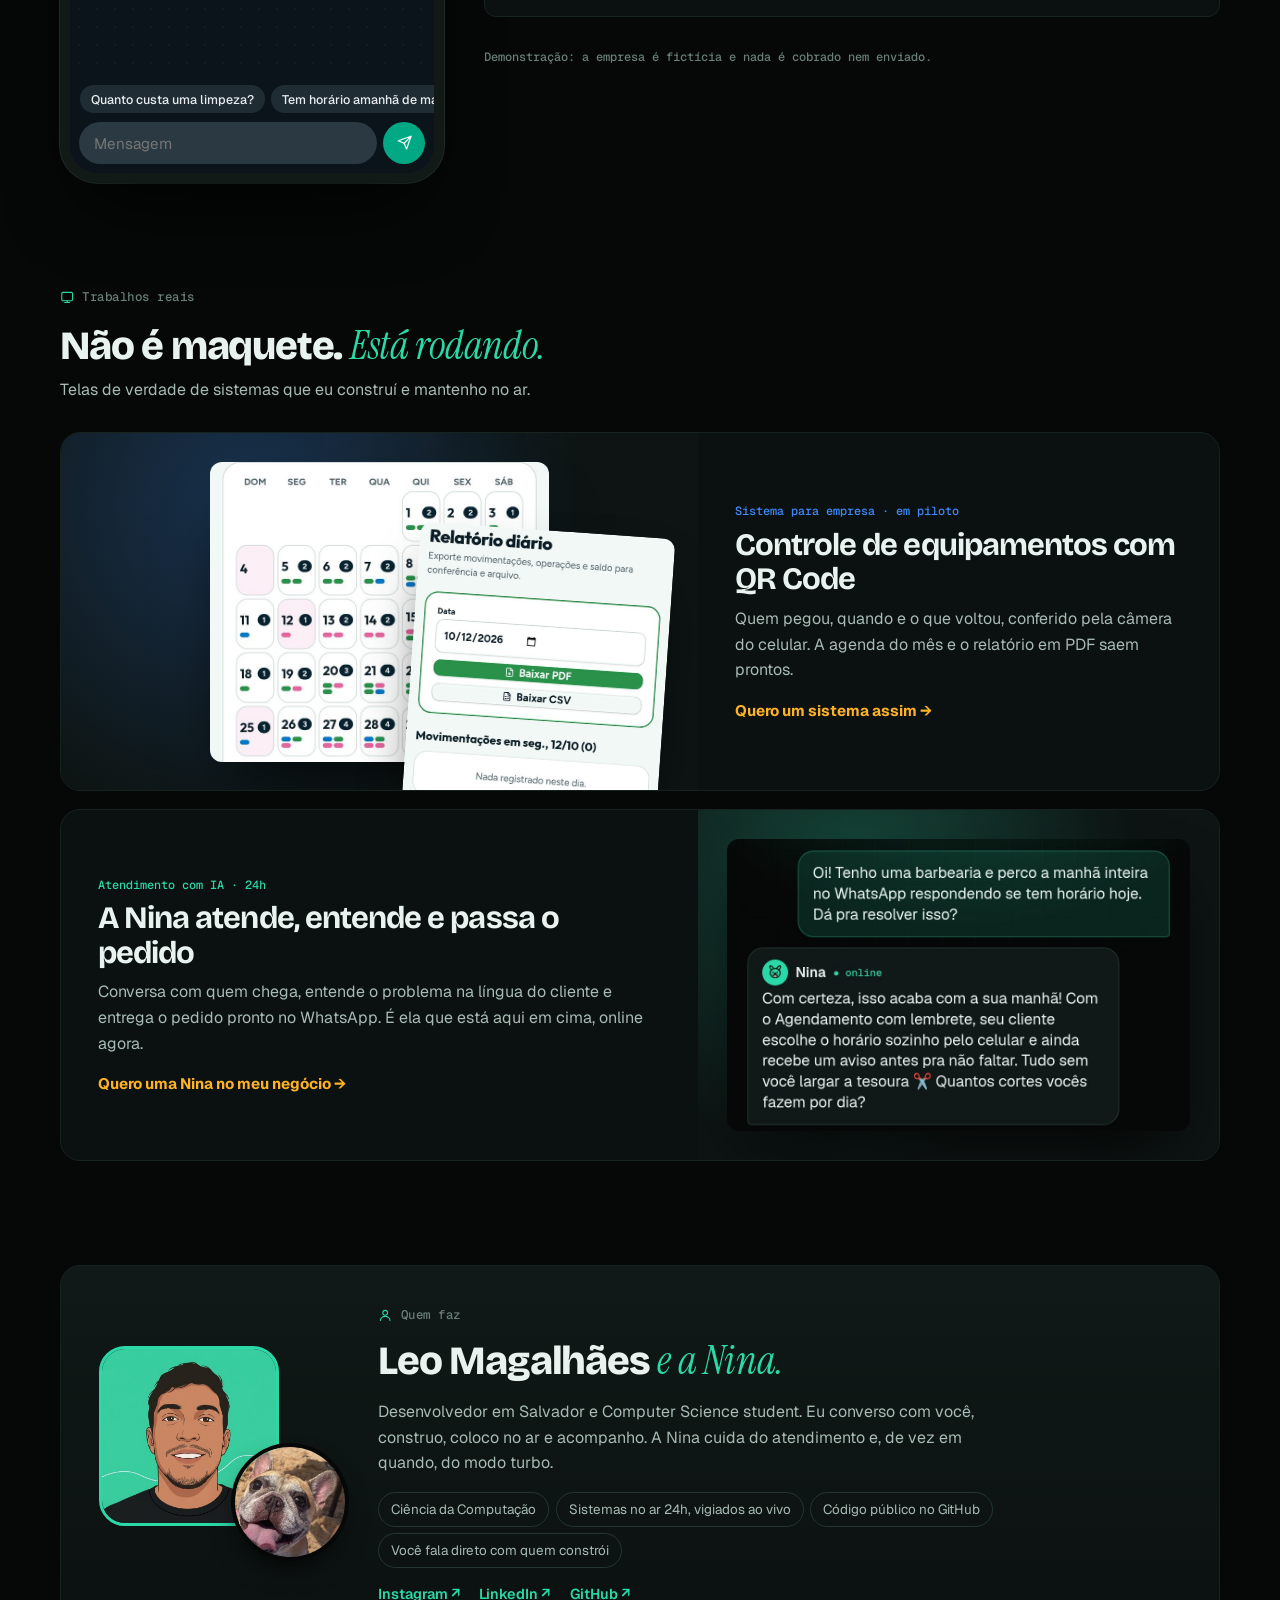
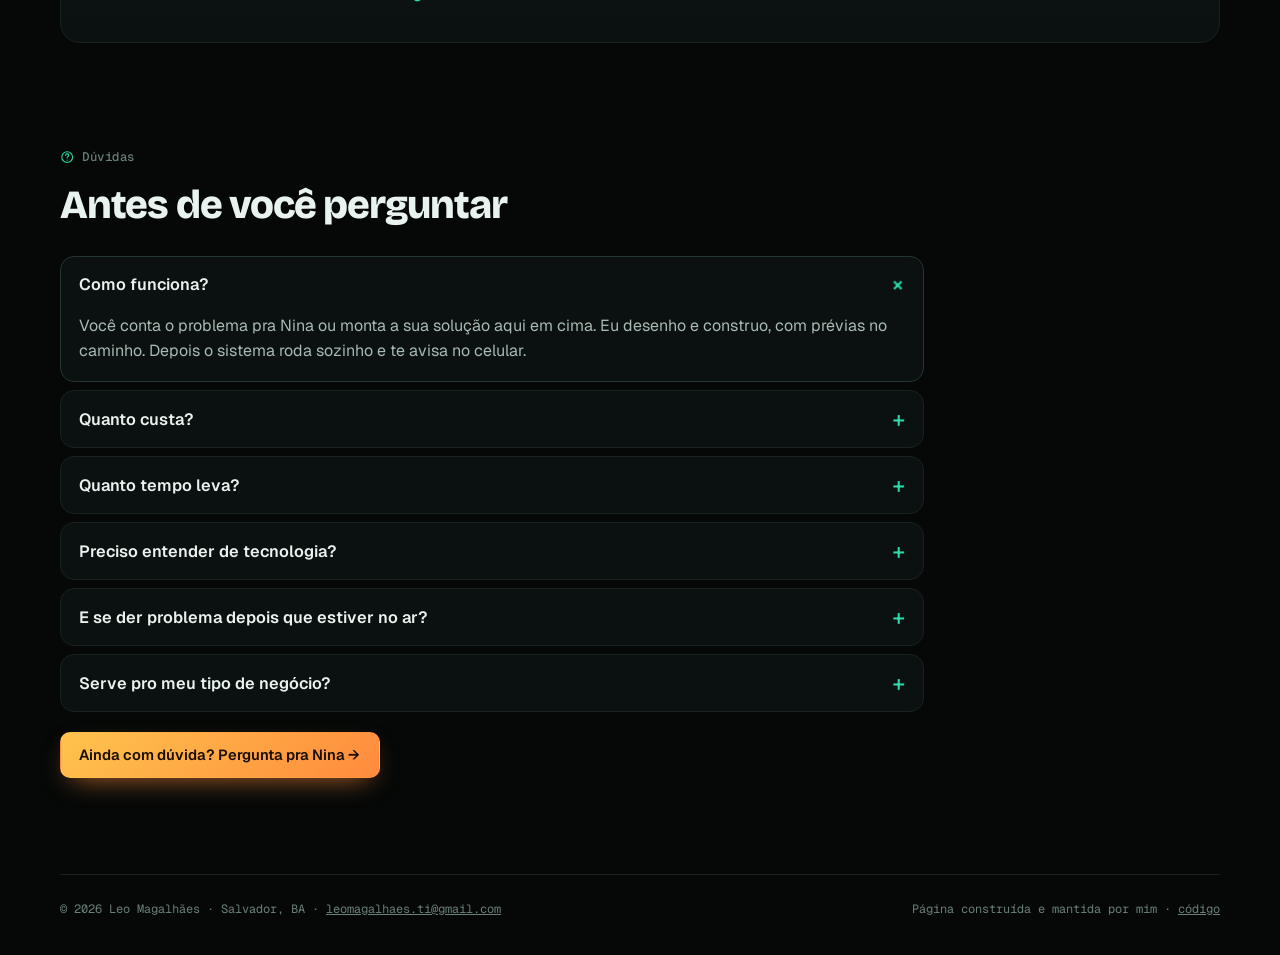
==== commit d8da527b: "Quem faz: selos de credibilidade no lugar dos pessoais Co-Authored-By: Claude Opus 5.5 <noreply@anth" ====
--- a/index.html
+++ b/index.html
@@ -829,7 +829,7 @@
           <span class="rotulo"><svg class="ic-s" viewBox="0 0 24 24" aria-hidden="true"><circle cx="12" cy="8" r="4"/><path d="M4 21c0-4 3.6-7 8-7s8 3 8 7"/></svg>Quem faz</span>
           <h2>Leo Magalhães <em class="serif">e a Nina.</em></h2>
           <p>Desenvolvedor em Salvador e Computer Science student. Eu converso com você, construo, coloco no ar e acompanho. A Nina cuida do atendimento e, de vez em quando, do modo turbo.</p>
-          <ul class="selos"><li>Academia de manhã há 8 anos</li><li>Surf quando o mar deixa</li><li>Sistemas rodando 24h no meu servidor</li></ul>
+          <ul class="selos"><li>Ciência da Computação</li><li>Sistemas no ar 24h, vigiados ao vivo</li><li>Código público no GitHub</li><li>Você fala direto com quem constrói</li></ul>
           <div class="sobre-links"><a href="https://www.instagram.com/leomagalhaes.ti/">Instagram ↗</a><a href="https://www.linkedin.com/in/leomagalhaesti/">LinkedIn ↗</a><a href="https://github.com/leomagalhaesti">GitHub ↗</a></div>
         </div>
       </div>
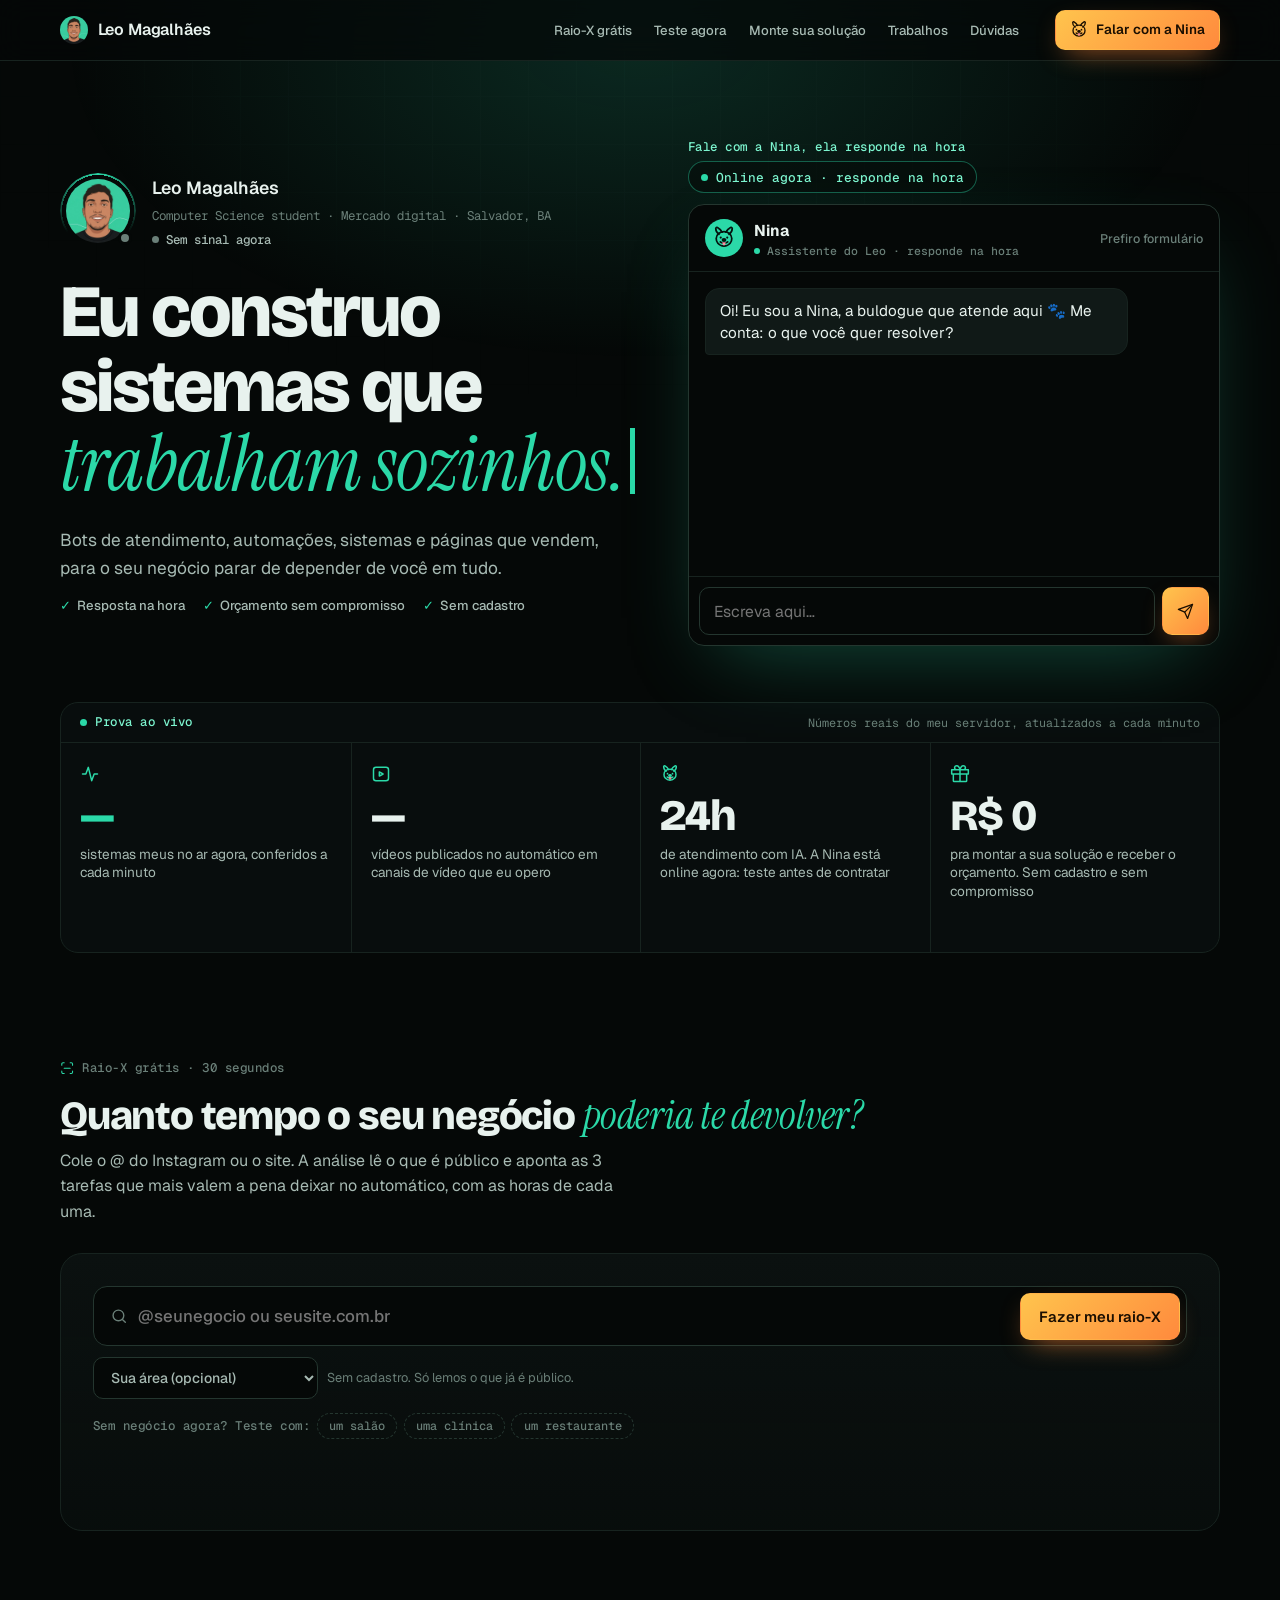
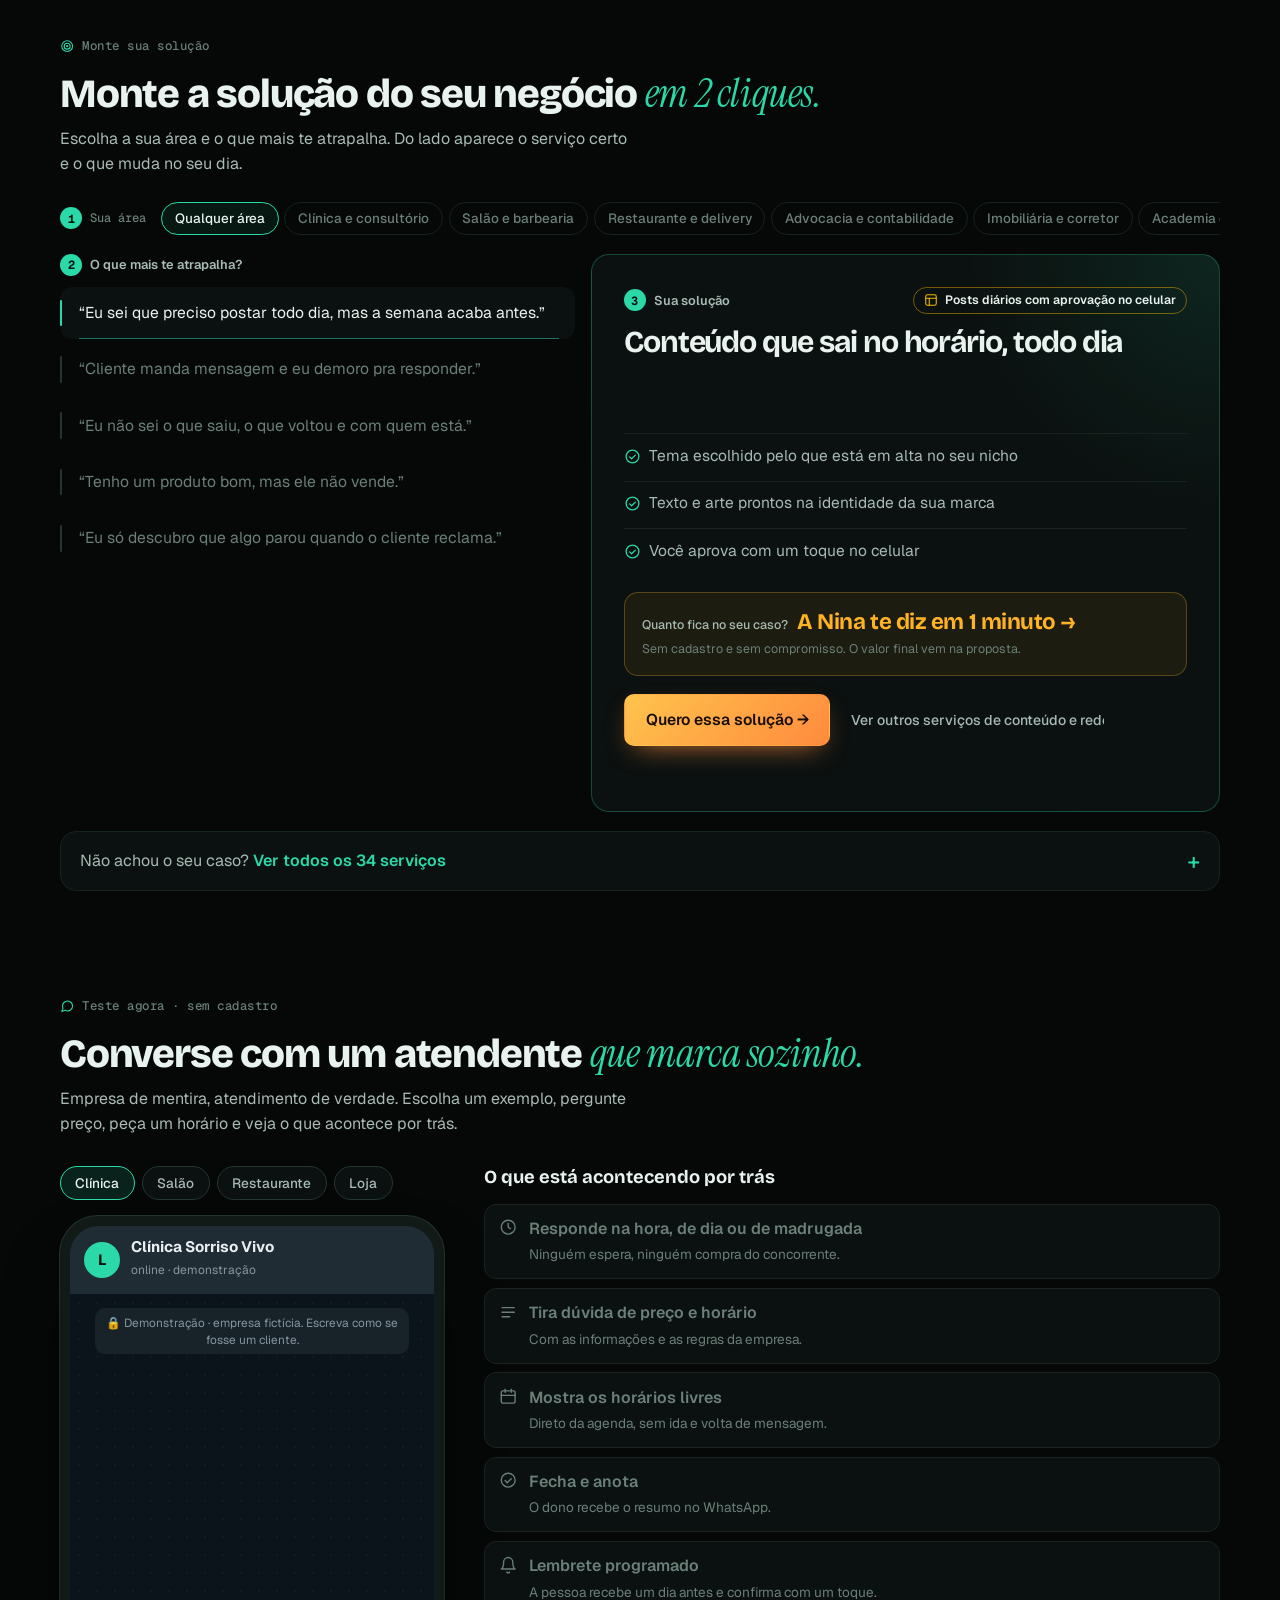
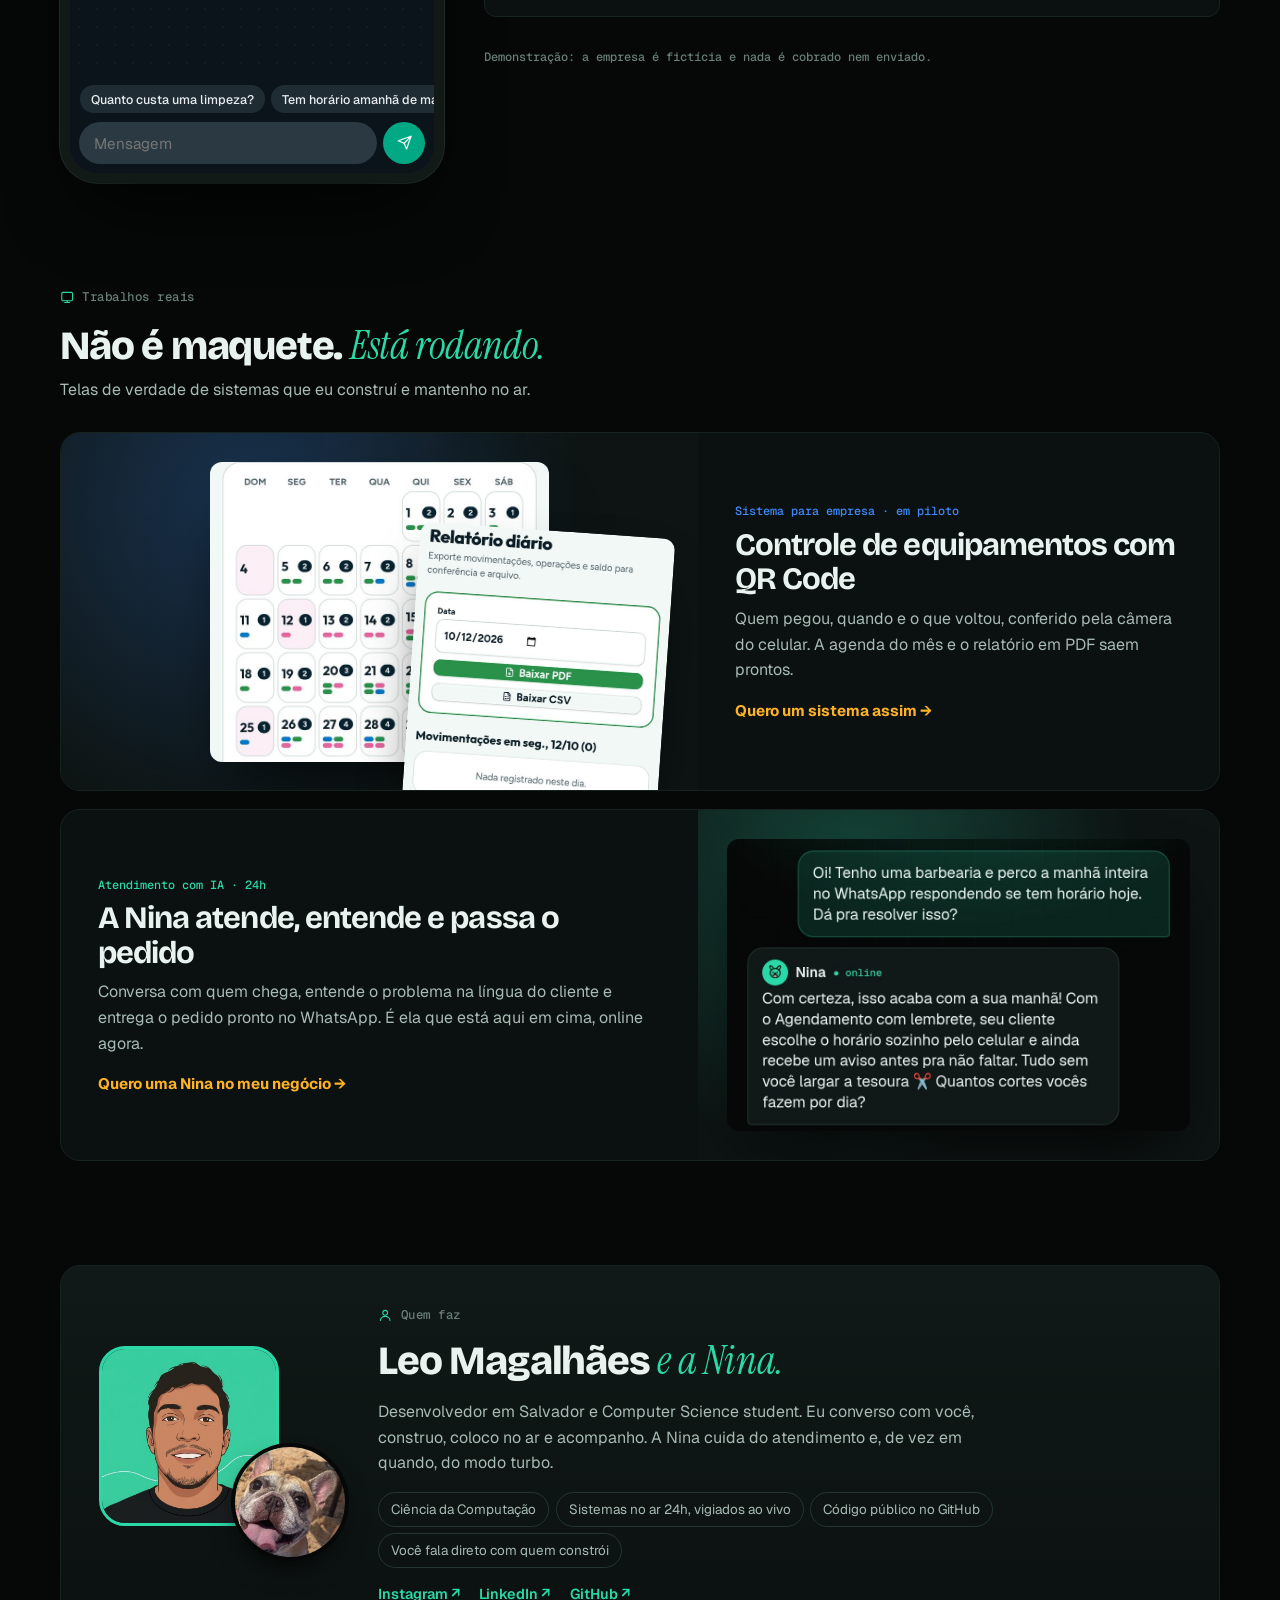
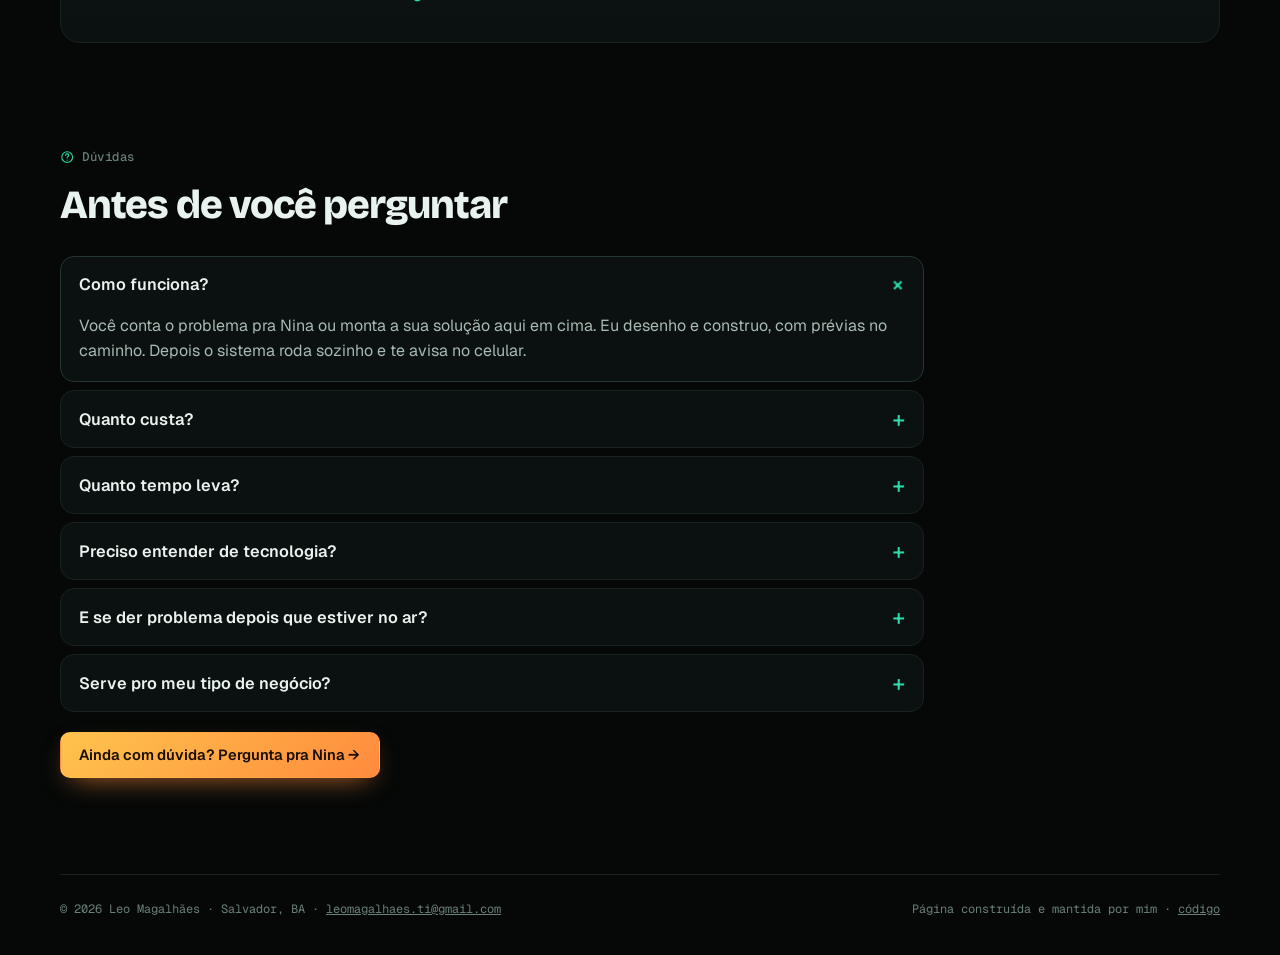
==== commit 6d3a31bb: "Fluxo se desenhando no site principal Co-Authored-By: Claude Opus 5.5 <noreply@anthropic.com>" ====
--- a/index.html
+++ b/index.html
@@ -649,6 +649,29 @@
 .demo-fim{display:none;gap:.7rem;border:1px solid rgba(255,178,36,.35);background:rgba(255,178,36,.06);border-radius:16px;padding:1rem 1.1rem}
 .demo-fim.ve{display:grid;animation:entra .4s ease-out both}
 .demo-fim p{margin:0}
+/* ===== 2026-10-20: o sistema se desenhando ao lado da Nina ===== */
+.fluxo{margin-top:.8rem;border:1px solid var(--linha);border-radius:16px;background:var(--painel);padding:.85rem 1rem 1rem}
+.fluxo[hidden]{display:none}
+.fluxo-cab{display:flex;justify-content:space-between;align-items:center;gap:.5rem;margin-bottom:.7rem}
+.fluxo-cab .rotulo{color:var(--menta-2)}
+.fluxo-cab small{font:500 .7rem var(--mono);color:var(--texto-3)}
+.fluxo ol{list-style:none;margin:0;padding:0;display:grid}
+.fluxo li{position:relative;display:flex;align-items:center;gap:.7rem;padding:.25rem 0 .9rem;animation:no-entra .55s cubic-bezier(.2,.8,.2,1) both}
+.fluxo li:last-child{padding-bottom:0}
+.fluxo li:not(:last-child)::before{content:"";position:absolute;left:15px;top:34px;bottom:2px;width:2px;background:var(--linha-forte);transform-origin:top;animation:linha .5s ease-out both;animation-delay:inherit}
+.fluxo li:not(:last-child)::after{content:"";position:absolute;left:13px;top:34px;width:6px;height:6px;border-radius:50%;background:var(--menta-2);box-shadow:0 0 8px var(--menta);animation:dado 1.6s linear infinite}
+.fluxo .no{width:32px;height:32px;flex:none;border-radius:10px;display:grid;place-items:center;background:rgba(43,217,168,.12);border:1px solid rgba(43,217,168,.4);color:var(--menta)}
+.fluxo .no .ic-s{width:17px;height:17px}
+.fluxo li span{font-size:.9rem;line-height:1.3;color:var(--texto)}
+.fluxo li.mudou span{animation:brilha 1s ease-out}
+.fluxo-pe{margin:.8rem 0 0;font:500 .74rem var(--mono);color:var(--texto-3)}
+.fluxo.pronto{border-color:rgba(43,217,168,.45)}
+.fluxo.pronto .fluxo-pe{color:var(--menta-2)}
+@keyframes no-entra{from{opacity:0;transform:translateX(-10px) scale(.96)}to{opacity:1;transform:none}}
+@keyframes linha{from{transform:scaleY(0)}to{transform:scaleY(1)}}
+@keyframes dado{0%{transform:translateY(0);opacity:0}15%{opacity:1}85%{opacity:1}100%{transform:translateY(calc(100% + 12px));opacity:0}}
+@keyframes brilha{0%{color:var(--menta-2)}100%{color:var(--texto)}}
+@media (prefers-reduced-motion:reduce){.fluxo li,.fluxo li::before{animation:none}.fluxo li::after{display:none}}
 </style>
 </head>
 <body>
@@ -690,6 +713,11 @@
           <header class="nina-cab"><span class="nina-av" id="nina-av" title="Faz carinho nela" role="button" tabindex="0"><svg class="nina-ic" aria-hidden="true" viewBox="0 0 24 24" fill="none" stroke="currentColor" stroke-width="1.6" stroke-linecap="round" stroke-linejoin="round"><path d="M7.4 8.6C5.6 7.4 4.3 5.3 4.4 3.1c.1-.8.9-1.2 1.6-.8 1.9 1.1 3.4 2.6 4.3 4.3"/><path d="M16.6 8.6c1.8-1.2 3.1-3.3 3-5.5-.1-.8-.9-1.2-1.6-.8-1.9 1.1-3.4 2.6-4.3 4.3"/><path d="M12 6.2c-4 0-7.2 2.6-7.2 6.3 0 1.7.5 3.2 1.5 4.3 1.3 1.5 3.4 2.6 5.7 2.6s4.4-1.1 5.7-2.6c1-1.1 1.5-2.6 1.5-4.3 0-3.7-3.2-6.3-7.2-6.3z"/><circle cx="9" cy="11.6" r="1" fill="currentColor" stroke="none"/><circle cx="15" cy="11.6" r="1" fill="currentColor" stroke="none"/><path d="M10.6 13.7c0-.5.6-.8 1.4-.8s1.4.3 1.4.8-.6.9-1.4.9-1.4-.4-1.4-.9z" fill="currentColor"/><path d="M8.6 15.6c1 .9 2.3 1 3.4.2 1.1.8 2.4.7 3.4-.2"/><path d="M11 16.1c0 1.7.5 2.5 1 2.5s1-.8 1-2.5" fill="#FF8FA3" stroke="#FF8FA3" stroke-width=".9"/></svg></span><div><strong>Nina</strong><small><i></i><span id="nina-status">Assistente do Leo · responde na hora</span></small></div><button class="link-sec" type="button" id="ir-form">Prefiro formulário</button></header>
           <ol class="nina-msgs" id="nina-msgs" aria-live="polite"></ol>
           <form class="nina-escreve" id="nina-form"><input id="nina-txt" maxlength="600" autocomplete="off" placeholder="Escreva aqui…" aria-label="Mensagem para a Nina"><button class="botao cheio" type="submit" id="nina-btn" aria-label="Enviar"><svg class="ic-s" viewBox="0 0 24 24" aria-hidden="true"><path d="M22 2L11 13"/><path d="M22 2l-7 20-4-9-9-4z"/></svg></button></form>
+        </div>
+        <div class="fluxo" id="fluxo" hidden aria-live="polite">
+          <div class="fluxo-cab"><span class="rotulo"><i class="ponto-vivo"></i>Seu sistema, se desenhando</span><small id="fluxo-n"></small></div>
+          <ol id="fluxo-passos"></ol>
+          <p class="fluxo-pe" id="fluxo-pe">Conforme você conta, a Nina ajusta o desenho.</p>
         </div>
         <form id="form-pedido" novalidate hidden>
           <span class="selo-servico" id="selo-servico"><span id="selo-texto"></span><button type="button" id="selo-tira" aria-label="Tirar o serviço escolhido">✕</button></span>
@@ -1178,6 +1206,7 @@
     clearInterval(farejo); d.remove();
     if (!o.resposta) throw new Error("sem resposta");
     ninaHist.push({ quem: "nina", texto: o.resposta }); ninaBalao("dela", o.resposta);
+    if (o.fluxo) desenharFluxo(o.fluxo, o.fechou);
     if (r.status === 429) ninaFormulario();
     if (o.fechou) { ninaBalao("aviso", "✓ Pedido entregue ao Leo no WhatsApp"); registrar("Site", "Nina fechou um pedido", "", true); setTimeout(() => modoTurbo("Correndo avisar o Leo ⚡"), 600); }
   } catch (e) {
@@ -1471,6 +1500,41 @@
 $("cel-form").addEventListener("submit", e => { e.preventDefault(); const t = $("cel-txt").value; $("cel-txt").value = ""; demoFalar(t); });
 $("demo-quero").addEventListener("click", () => escolherServico(DEMOS[demoRamo].servico, `Testei a demonstração (${DEMOS[demoRamo].rot.toLowerCase()}) e quero um atendente assim no meu negócio.`));
 demoTrocar("clinica");
+
+/* o sistema se desenhando: a Nina devolve os passos a cada resposta; o que não mudou fica, o resto entra animado */
+const ICONES_FLUXO = {
+  mensagem: '<path d="M21 11.5a8.4 8.4 0 0 1-12.4 7.4L3 21l2.1-5.4A8.4 8.4 0 1 1 21 11.5z"/>',
+  robo: '<rect x="4" y="8" width="16" height="12" rx="3"/><path d="M12 4v4M9 13h.01M15 13h.01M9.5 17h5"/>',
+  agenda: '<rect x="3" y="5" width="18" height="16" rx="2"/><path d="M16 3v4M8 3v4M3 11h18"/>',
+  lembrete: '<circle cx="12" cy="13" r="8"/><path d="M12 9v4l2.5 2M5 3 2 6M19 3l3 3"/>',
+  aviso: '<path d="M6 8a6 6 0 0 1 12 0c0 7 3 9 3 9H3s3-2 3-9M10.3 21a1.9 1.9 0 0 0 3.4 0"/>',
+  planilha: '<rect x="3" y="3" width="18" height="18" rx="2"/><path d="M3 9h18M3 15h18M9 3v18"/>',
+  documento: '<path d="M14 3H6a2 2 0 0 0-2 2v14a2 2 0 0 0 2 2h12a2 2 0 0 0 2-2V9z"/><path d="M14 3v6h6M8 13h8M8 17h5"/>',
+  pagamento: '<rect x="2" y="5" width="20" height="14" rx="2"/><path d="M2 10h20M6 15h4"/>',
+  grafico: '<path d="M3 3v18h18"/><path d="M7 15l4-4 3 3 5-6"/>',
+  site: '<rect x="3" y="4" width="18" height="16" rx="2"/><path d="M3 9h18M7 6.5h.01M10 6.5h.01"/>',
+  qr: '<rect x="3" y="3" width="7" height="7" rx="1"/><rect x="14" y="3" width="7" height="7" rx="1"/><rect x="3" y="14" width="7" height="7" rx="1"/><path d="M14 14h3v3M21 14v.01M14 21h7v-4"/>',
+  ia: '<path d="M12 3l1.8 4.7L18.5 9l-4.7 1.8L12 15.5l-1.8-4.7L5.5 9l4.7-1.3z"/><path d="M19 15l.8 2.2L22 18l-2.2.8L19 21l-.8-2.2L16 18l2.2-.8z"/>',
+  escudo: '<path d="M12 3l8 3v6c0 5-3.5 8-8 9-4.5-1-8-4-8-9V6z"/><path d="M9 12l2 2 4-4"/>',
+};
+function desenharFluxo(passos, pronto) {
+  const caixa = $("fluxo"), ol = $("fluxo-passos"), atuais = [...ol.children];
+  caixa.hidden = false;
+  let novos = 0;
+  passos.forEach((p, i) => {
+    const velho = atuais[i];
+    if (velho && velho.dataset.texto === p.texto) return;
+    const li = el("li"); li.dataset.texto = p.texto;
+    li.innerHTML = `<span class="no">${SVG(ICONES_FLUXO[p.icone] || ICONES_FLUXO.robo)}</span>`;
+    li.append(el("span", "", p.texto));
+    if (velho) { velho.replaceWith(li); li.classList.add("mudou"); li.style.animation = "none"; }
+    else { li.style.animationDelay = (calmo ? 0 : novos++ * 0.35) + "s"; ol.append(li); }
+  });
+  [...ol.children].slice(passos.length).forEach(li => li.remove());
+  $("fluxo-n").textContent = passos.length + " etapas · sozinho";
+  caixa.classList.toggle("pronto", !!pronto);
+  $("fluxo-pe").textContent = pronto ? "✓ Este desenho foi junto com o seu pedido pro Leo." : "Conforme você conta, a Nina ajusta o desenho.";
+}
 </script>
 </body>
 </html>
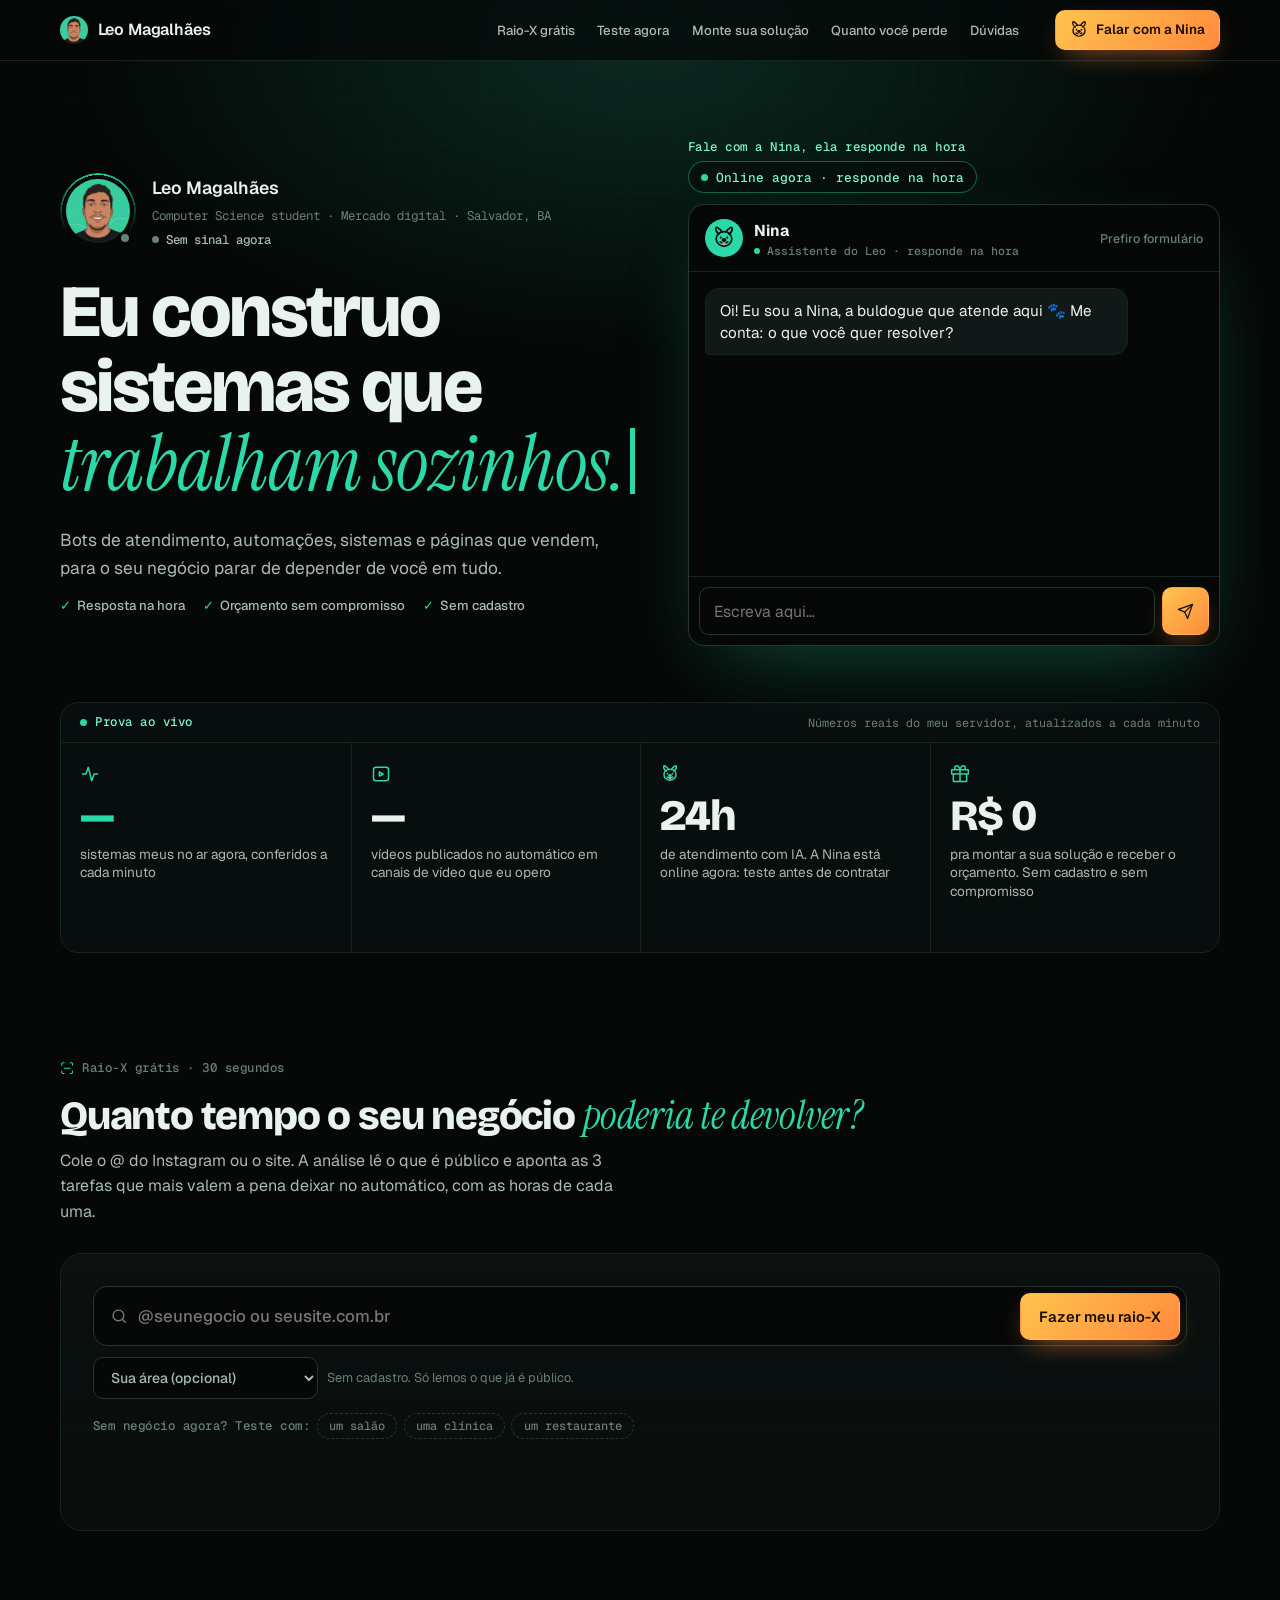
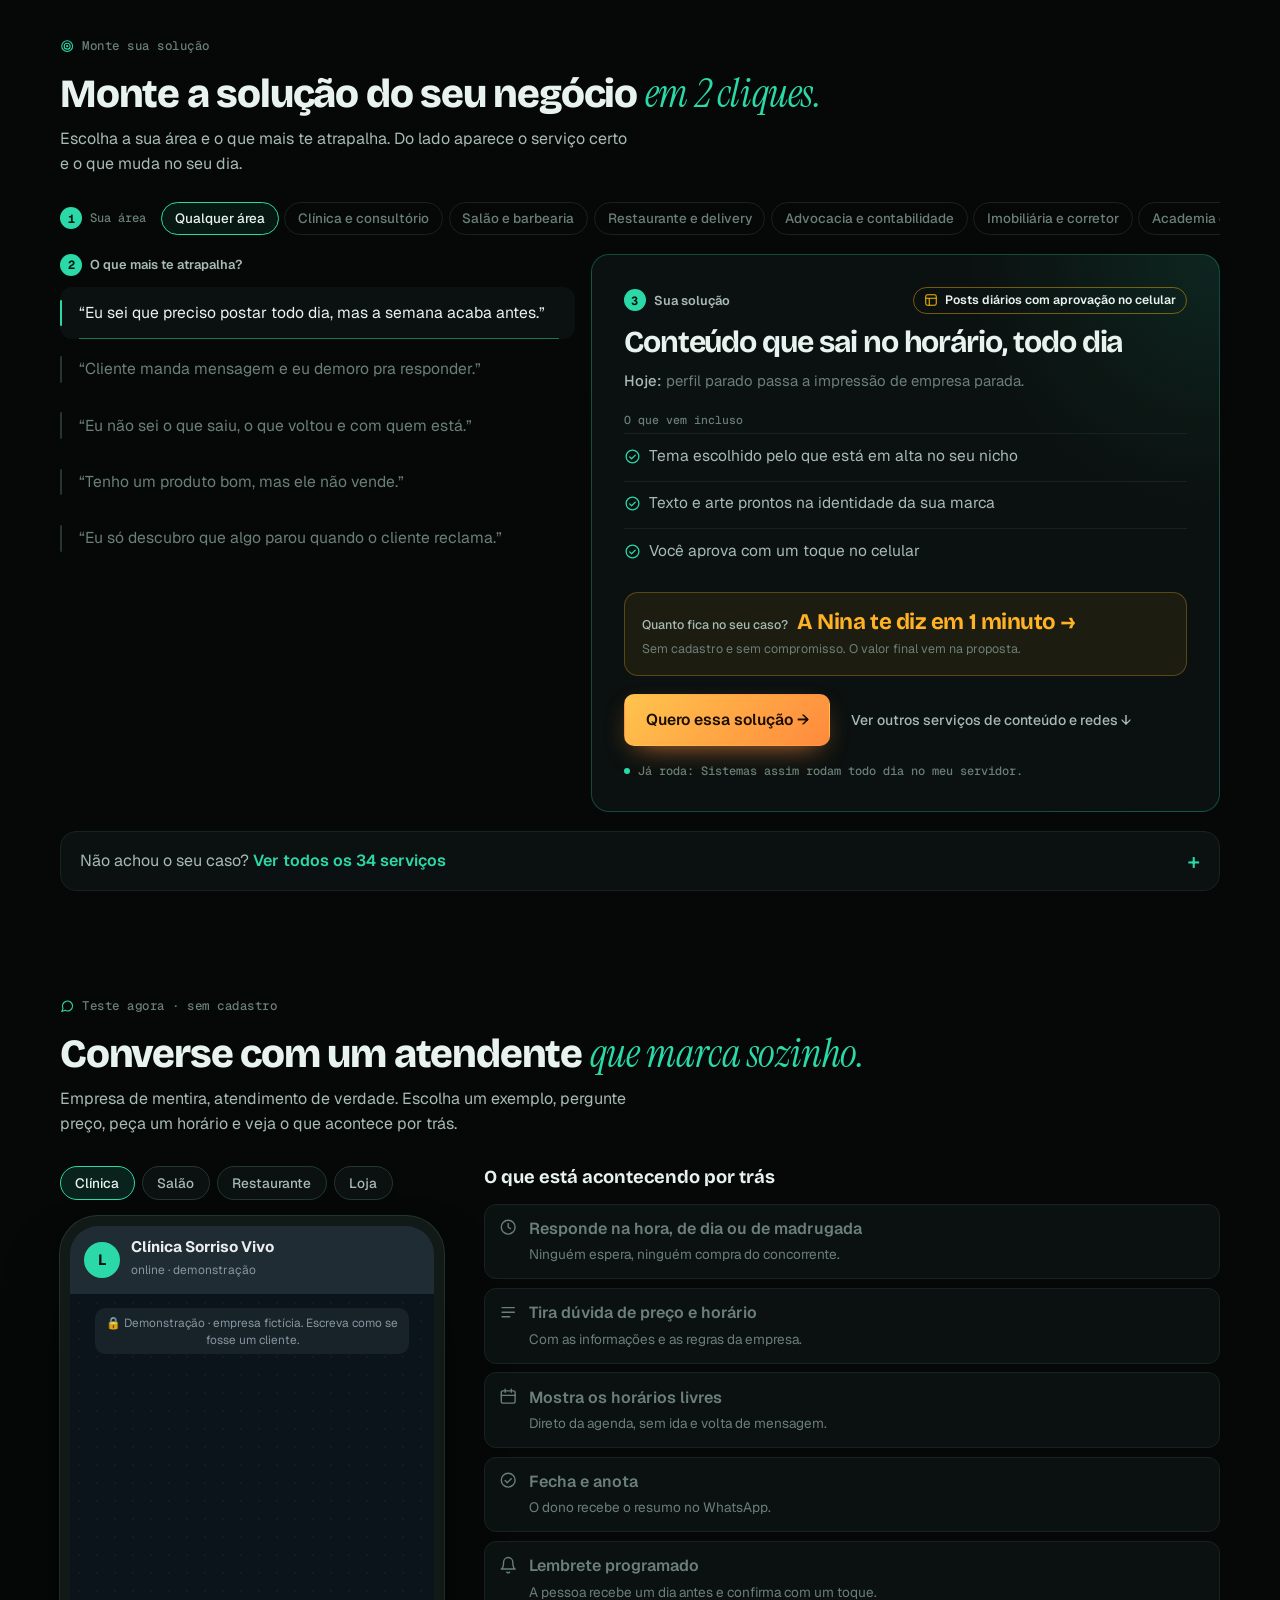
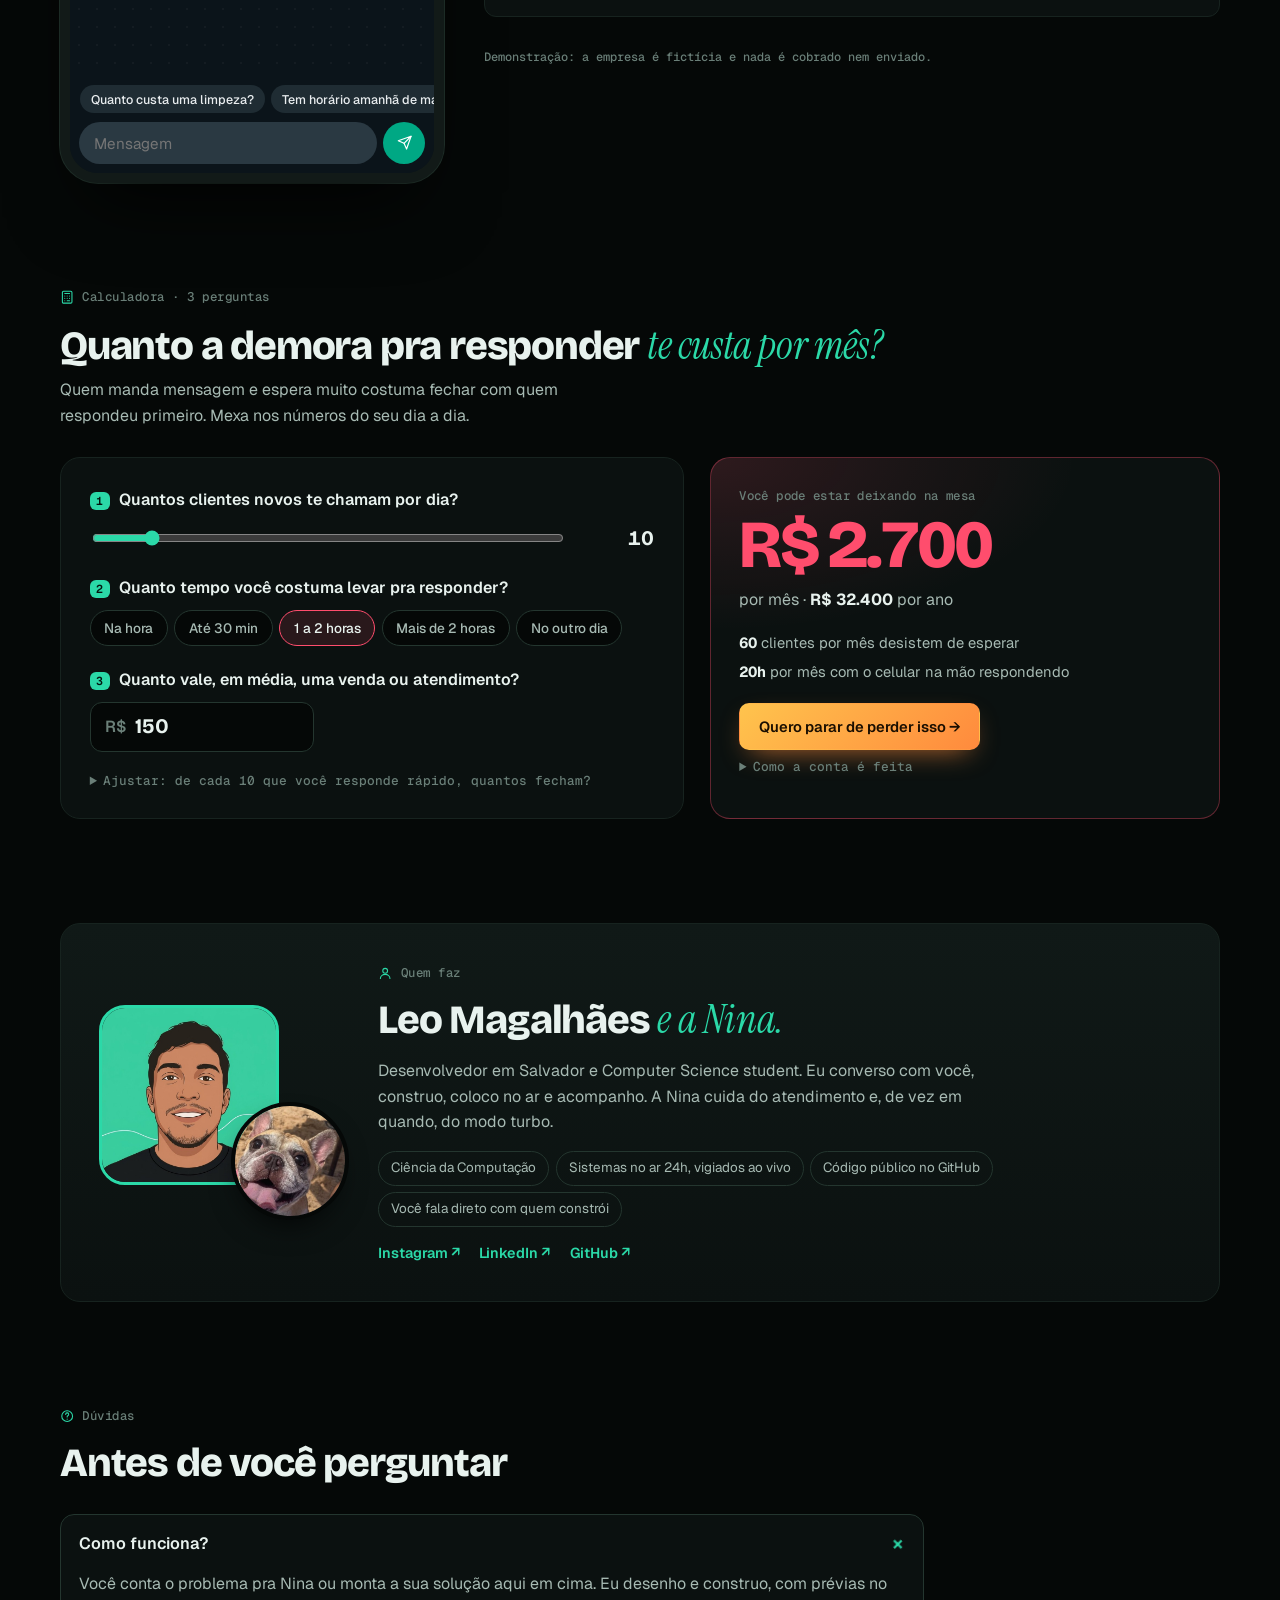
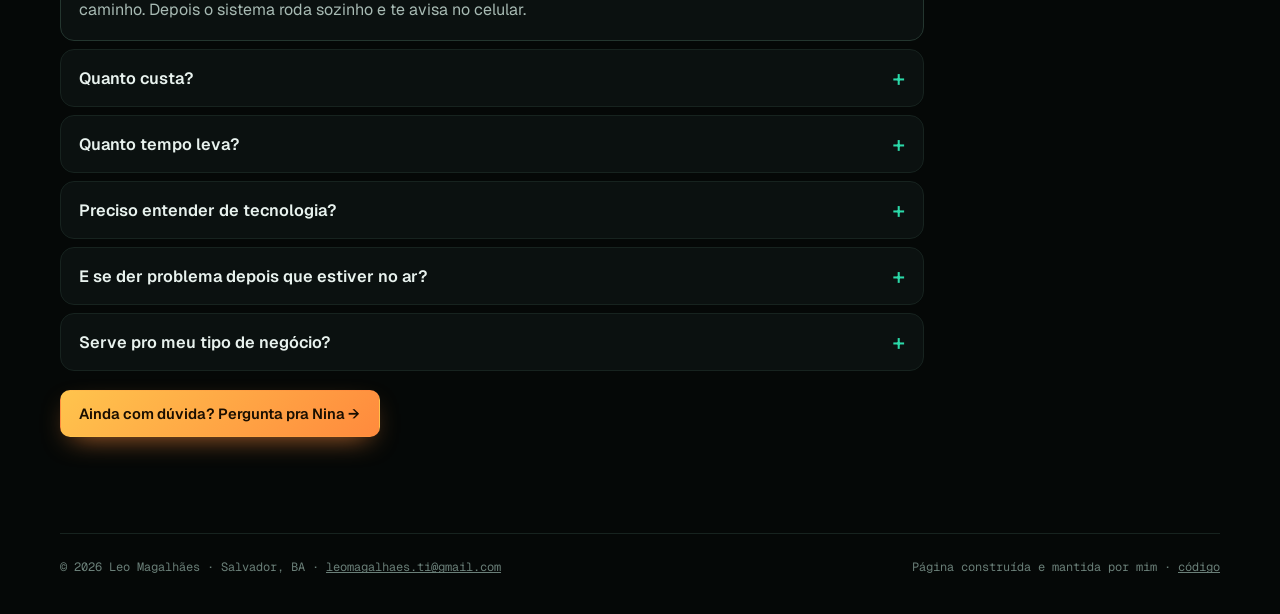
==== commit 92684a09: "Calculadora no site principal; sai a seção Trabalhos reais Co-Authored-By: Claude Opus 5.5 <noreply@" ====
--- a/index.html
+++ b/index.html
@@ -672,6 +672,36 @@
 @keyframes dado{0%{transform:translateY(0);opacity:0}15%{opacity:1}85%{opacity:1}100%{transform:translateY(calc(100% + 12px));opacity:0}}
 @keyframes brilha{0%{color:var(--menta-2)}100%{color:var(--texto)}}
 @media (prefers-reduced-motion:reduce){.fluxo li,.fluxo li::before{animation:none}.fluxo li::after{display:none}}
+/* ===== 2026-10-20: calculadora "quanto a demora te custa" ===== */
+.calc{display:grid;gap:1.2rem;align-items:stretch}
+@media (min-width:56rem){.calc{grid-template-columns:1.1fr .9fr;gap:1.6rem}}
+.calc-perg{display:grid;gap:1.3rem;border:1px solid var(--linha);border-radius:20px;background:var(--painel);padding:clamp(1.1rem,3vw,1.8rem)}
+.calc-q{display:grid;gap:.6rem}
+.calc-q>span{display:flex;gap:.6rem;align-items:baseline;font-weight:600}
+.calc-q>span b{font:600 .72rem var(--mono);color:#03140F;background:var(--menta);border-radius:6px;padding:.1rem .4rem;flex:none}
+.calc-slide{display:flex;align-items:center;gap:1rem}
+.calc-slide input{flex:1;accent-color:var(--menta);height:28px}
+.calc-slide output{min-width:4.5rem;text-align:right;font:700 1.3rem var(--display);font-variant-numeric:tabular-nums}
+.calc-chips{display:flex;flex-wrap:wrap;gap:.4rem}
+.calc-chips button{background:var(--fundo);border:1px solid var(--linha-forte);color:var(--texto-2);border-radius:999px;padding:.5rem .85rem;font:500 .85rem var(--sans);cursor:pointer}
+.calc-chips button[aria-checked="true"]{border-color:var(--coral);color:var(--texto);background:rgba(255,77,109,.12)}
+.calc-reais{display:flex;align-items:center;gap:.5rem;border:1px solid var(--linha-forte);border-radius:12px;background:var(--fundo);padding:.2rem .9rem;max-width:14rem}
+.calc-reais:focus-within{border-color:var(--menta)}
+.calc-reais i{font-style:normal;color:var(--texto-3);font-weight:600}
+.calc-reais input{flex:1;min-width:0;background:none;border:0;color:var(--texto);font:700 1.3rem var(--display);padding:.5rem 0;outline:none}
+.calc-mais summary,.calc-conta summary{cursor:pointer;font:500 .8rem var(--mono);color:var(--texto-3)}
+.calc-mais summary:hover,.calc-conta summary:hover{color:var(--menta)}
+.calc-mais .calc-slide{margin-top:.6rem}
+.calc-res{display:flex;flex-direction:column;gap:.5rem;border:1px solid rgba(255,77,109,.35);border-radius:20px;padding:clamp(1.1rem,3vw,1.8rem);
+  background:radial-gradient(120% 80% at 0% 0%,rgba(255,77,109,.14),transparent 60%),var(--painel)}
+.calc-rot{font:500 .78rem var(--mono);color:var(--texto-3);letter-spacing:.03em}
+.calc-valor{font:800 clamp(2.6rem,8vw,4.2rem)/1 var(--display);letter-spacing:-.04em;color:var(--coral);font-variant-numeric:tabular-nums;overflow-wrap:anywhere}
+.calc-sub{color:var(--texto-2)}
+.calc-sub b{color:var(--texto)}
+.calc-det{list-style:none;margin:.6rem 0 .4rem;padding:0;display:grid;gap:.4rem;color:var(--texto-2);font-size:.92rem}
+.calc-det b{color:var(--texto);font-variant-numeric:tabular-nums}
+.calc-res .botao{align-self:flex-start;margin-top:.3rem}
+.calc-conta p{margin:.5rem 0 0;font-size:.82rem;color:var(--texto-3);line-height:1.5}
 </style>
 </head>
 <body>
@@ -683,7 +713,7 @@
       <a href="#raiox">Raio-X grátis</a>
       <a class="opcional" href="#teste">Teste agora</a>
       <a class="opcional" href="#dores">Monte sua solução</a>
-      <a class="opcional" href="#trabalhos">Trabalhos</a>
+      <a class="opcional" href="#calcula">Quanto você perde</a>
       <a class="opcional" href="#duvidas">Dúvidas</a>
     </nav>
     <a class="botao cheio cta-topo" href="#pedido"><svg class="nina-ic" aria-hidden="true" viewBox="0 0 24 24" fill="none" stroke="currentColor" stroke-width="1.6" stroke-linecap="round" stroke-linejoin="round"><path d="M7.4 8.6C5.6 7.4 4.3 5.3 4.4 3.1c.1-.8.9-1.2 1.6-.8 1.9 1.1 3.4 2.6 4.3 4.3"/><path d="M16.6 8.6c1.8-1.2 3.1-3.3 3-5.5-.1-.8-.9-1.2-1.6-.8-1.9 1.1-3.4 2.6-4.3 4.3"/><path d="M12 6.2c-4 0-7.2 2.6-7.2 6.3 0 1.7.5 3.2 1.5 4.3 1.3 1.5 3.4 2.6 5.7 2.6s4.4-1.1 5.7-2.6c1-1.1 1.5-2.6 1.5-4.3 0-3.7-3.2-6.3-7.2-6.3z"/><circle cx="9" cy="11.6" r="1" fill="currentColor" stroke="none"/><circle cx="15" cy="11.6" r="1" fill="currentColor" stroke="none"/><path d="M10.6 13.7c0-.5.6-.8 1.4-.8s1.4.3 1.4.8-.6.9-1.4.9-1.4-.4-1.4-.9z" fill="currentColor"/><path d="M8.6 15.6c1 .9 2.3 1 3.4.2 1.1.8 2.4.7 3.4-.2"/><path d="M11 16.1c0 1.7.5 2.5 1 2.5s1-.8 1-2.5" fill="#FF8FA3" stroke="#FF8FA3" stroke-width=".9"/></svg><span>Falar com a Nina</span></a>
@@ -826,29 +856,40 @@
       </div>
     </section>
 
-    <section class="secao" id="trabalhos">
+    <section class="secao" id="calcula">
       <header class="surge">
         <div>
-          <span class="rotulo"><svg class="ic-s" viewBox="0 0 24 24" aria-hidden="true"><rect x="3" y="4" width="18" height="14" rx="2"/><path d="M8 21h8M12 18v3"/></svg>Trabalhos reais</span>
-          <h2>Não é maquete. <em class="serif">Está rodando.</em></h2>
-          <p>Telas de verdade de sistemas que eu construí e mantenho no ar.</p>
+          <span class="rotulo"><svg class="ic-s" viewBox="0 0 24 24" aria-hidden="true"><rect x="4" y="2" width="16" height="20" rx="2"/><path d="M8 6h8M8 10h.01M12 10h.01M16 10h.01M8 14h.01M12 14h.01M16 14h.01M8 18h.01M12 18h4"/></svg>Calculadora · 3 perguntas</span>
+          <h2>Quanto a demora pra responder <em class="serif">te custa por mês?</em></h2>
+          <p>Quem manda mensagem e espera muito costuma fechar com quem respondeu primeiro. Mexa nos números do seu dia a dia.</p>
         </div>
       </header>
-      <div class="casos">
-        <article class="caso surge" style="--cor:#3D8BFF">
-          <div class="caso-img"><img src="img/trackpoint-calendario.jpg" alt="Calendário do sistema de controle de equipamentos" loading="lazy"><img class="extra" src="img/trackpoint-relatorio.jpg" alt="Relatório diário em PDF do mesmo sistema" loading="lazy"></div>
-          <div class="caso-txt"><span class="tag">Sistema para empresa · em piloto</span><h3>Controle de equipamentos com QR Code</h3>
-            <p>Quem pegou, quando e o que voltou, conferido pela câmera do celular. A agenda do mês e o relatório em PDF saem prontos.</p>
-            <button class="caso-cta" type="button" data-servico="Controle com QR Code">Quero um sistema assim →</button></div>
-        </article>
-        <article class="caso surge" style="--cor:#2BD9A8">
-          <div class="caso-img"><img src="img/nina-conversa.jpg" alt="Conversa da Nina com o dono de uma barbearia" loading="lazy"></div>
-          <div class="caso-txt"><span class="tag">Atendimento com IA · 24h</span><h3>A Nina atende, entende e passa o pedido</h3>
-            <p>Conversa com quem chega, entende o problema na língua do cliente e entrega o pedido pronto no WhatsApp. É ela que está aqui em cima, online agora.</p>
-            <button class="caso-cta" type="button" data-servico="Chat com IA no seu site">Quero uma Nina no meu negócio →</button></div>
-        </article>
+      <div class="calc surge">
+        <div class="calc-perg">
+          <label class="calc-q"><span><b>1</b>Quantos clientes novos te chamam por dia?</span>
+            <div class="calc-slide"><input type="range" id="c-msgs" min="1" max="80" value="10"><output id="c-msgs-v">10</output></div></label>
+          <div class="calc-q"><span><b>2</b>Quanto tempo você costuma levar pra responder?</span>
+            <div class="calc-chips" id="c-tempo" role="radiogroup" aria-label="Tempo de resposta"></div></div>
+          <label class="calc-q"><span><b>3</b>Quanto vale, em média, uma venda ou atendimento?</span>
+            <div class="calc-reais"><i>R$</i><input id="c-ticket" inputmode="numeric" maxlength="7" value="150" aria-label="Valor médio em reais"></div></label>
+          <details class="calc-mais"><summary>Ajustar: de cada 10 que você responde rápido, quantos fecham?</summary>
+            <div class="calc-slide"><input type="range" id="c-conv" min="1" max="10" value="3"><output id="c-conv-v">3 de 10</output></div></details>
+        </div>
+        <div class="calc-res" aria-live="polite">
+          <span class="calc-rot">Você pode estar deixando na mesa</span>
+          <strong class="calc-valor" id="c-valor">R$ 0</strong>
+          <span class="calc-sub">por mês · <b id="c-ano">R$ 0</b> por ano</span>
+          <ul class="calc-det">
+            <li><b id="c-perdidos">0</b> clientes por mês desistem de esperar</li>
+            <li><b id="c-horas">0h</b> por mês com o celular na mão respondendo</li>
+          </ul>
+          <button class="botao cheio" type="button" id="c-quero">Quero parar de perder isso →</button>
+          <details class="calc-conta"><summary>Como a conta é feita</summary>
+            <p>Clientes por dia × 30 dias × a parte que costuma desistir pela demora × quantos fechariam × o valor médio. A desistência usada é uma estimativa conservadora: <span id="c-premissa"></span>. O tempo no celular considera 4 minutos por conversa. É um retrato aproximado, não uma promessa.</p></details>
+        </div>
       </div>
     </section>
+
 
     <section class="secao" id="quem">
       <div class="sobre surge">
@@ -901,7 +942,7 @@
     prova: "Todos os meus sistemas falam comigo pelo WhatsApp.", cat: "bots", ligados: ["Bot de WhatsApp com menu", "Agendamento com lembrete", "Triagem de contatos"], rede: ["WhatsApp"] },
   { frase: "Eu não sei o que saiu, o que voltou e com quem está.", custa: ["Equipamento some e ninguém sabe desde quando", "Prejuízo que só aparece no fim do mês", "Planilha que ninguém atualiza"],
     titulo: "Controle na palma da mão, com QR Code", como: ["Saída e volta conferidas pela câmera do celular", "Agenda do que está fora e com quem", "Resumo do dia pronto em PDF"],
-    prova: "Um sistema assim está em piloto agora.", cat: "sistemas", ligados: ["Controle com QR Code", "Painel administrativo sob medida", "Orçamentos e PDFs automáticos"], rede: [] },
+    prova: "A mesma base dos sistemas que você vê rodando nesta página.", cat: "sistemas", ligados: ["Controle com QR Code", "Painel administrativo sob medida", "Orçamentos e PDFs automáticos"], rede: [] },
   { frase: "Tenho um produto bom, mas ele não vende.", custa: ["Anúncio que gasta e não traz retorno", "Página que ninguém lê até o fim", "Você não sabe onde as pessoas desistem"],
     titulo: "Funil com página, campanha e números à vista", como: ["Pesquisa do que já vende no seu nicho antes de investir", "Página e oferta feitas para converter", "Resultado acompanhado todo dia, sem achismo"],
     prova: "Tenho produtos e campanhas no ar com esse método.", cat: "vendas", ligados: ["Página de vendas", "Funil com e-mails automáticos", "Garimpo de anúncios que vendem"], rede: [] },
@@ -1263,7 +1304,7 @@
   obs.disconnect();
   let ja = false; try { ja = sessionStorage.getItem("nina-turbo") === "1"; sessionStorage.setItem("nina-turbo", "1"); } catch (_) {}
   if (!ja) setTimeout(() => modoTurbo("Ativou o turbo do nada ⚡"), 2500);
-}, { threshold: .3 }).observe($("trabalhos"));
+}, { threshold: .3 }).observe($("teste"));
 ninaBalao("dela", "Oi! Eu sou a Nina, a buldogue que atende aqui 🐾 Me conta: o que você quer resolver?");
 $("selo-tira").addEventListener("click", () => { $("selo-servico").classList.remove("tem"); delete $("selo-servico").dataset.servico; });
 $("busca").addEventListener("input", () => { montarAreas(); montarCatalogo(); });
@@ -1535,6 +1576,32 @@
   caixa.classList.toggle("pronto", !!pronto);
   $("fluxo-pe").textContent = pronto ? "✓ Este desenho foi junto com o seu pedido pro Leo." : "Conforme você conta, a Nina ajusta o desenho.";
 }
+
+/* calculadora: o que a demora pra responder custa por mês (estimativa conservadora, conta aberta na página) */
+const TEMPOS = [["Na hora", 0], ["Até 30 min", .1], ["1 a 2 horas", .2], ["Mais de 2 horas", .35], ["No outro dia", .5]];
+let cTempo = 2, cAnim = 0, cMostrado = 0;
+const reais = v => "R$ " + Math.round(v).toLocaleString("pt-BR");
+$("c-tempo").replaceChildren(...TEMPOS.map(([t], i) => { const b = el("button", "", t); b.type = "button"; b.setAttribute("role", "radio");
+  b.addEventListener("click", () => { cTempo = i; calcular(); }); return b; }));
+function calcular() {
+  const msgs = +$("c-msgs").value, conv = +$("c-conv").value / 10, ticket = Math.min(9999999, +$("c-ticket").value.replace(/\D/g, "") || 0);
+  const desiste = TEMPOS[cTempo][1], perdidos = msgs * 30 * desiste, valor = perdidos * conv * ticket;
+  $("c-msgs-v").textContent = msgs; $("c-conv-v").textContent = $("c-conv").value + " de 10";
+  [...$("c-tempo").children].forEach((b, i) => b.setAttribute("aria-checked", i === cTempo));
+  $("c-perdidos").textContent = Math.round(perdidos).toLocaleString("pt-BR");
+  $("c-horas").textContent = Math.round(msgs * 30 * 4 / 60) + "h";
+  $("c-ano").textContent = reais(valor * 12);
+  $("c-premissa").textContent = TEMPOS.map(([t, d]) => `${t.toLowerCase()}: ${Math.round(d * 100)}%`).join(" · ");
+  cancelAnimationFrame(cAnim);
+  const de = cMostrado, t0 = performance.now();
+  (function anda(t) { const k = calmo ? 1 : Math.min(1, (t - t0) / 500); cMostrado = de + (valor - de) * (1 - Math.pow(1 - k, 3));
+    $("c-valor").textContent = reais(cMostrado); if (k < 1) cAnim = requestAnimationFrame(anda); })(t0);
+  return { msgs, valor };
+}
+["c-msgs", "c-conv", "c-ticket"].forEach(id => $(id).addEventListener("input", calcular));
+$("c-quero").addEventListener("click", () => { const { msgs, valor } = calcular();
+  escolherServico("Bot de WhatsApp com menu", `Fiz a calculadora: ${msgs} clientes novos por dia, respondo em "${TEMPOS[cTempo][0].toLowerCase()}" e posso estar perdendo ${reais(valor)} por mês. Quero responder na hora.`); });
+calcular();
 </script>
 </body>
 </html>
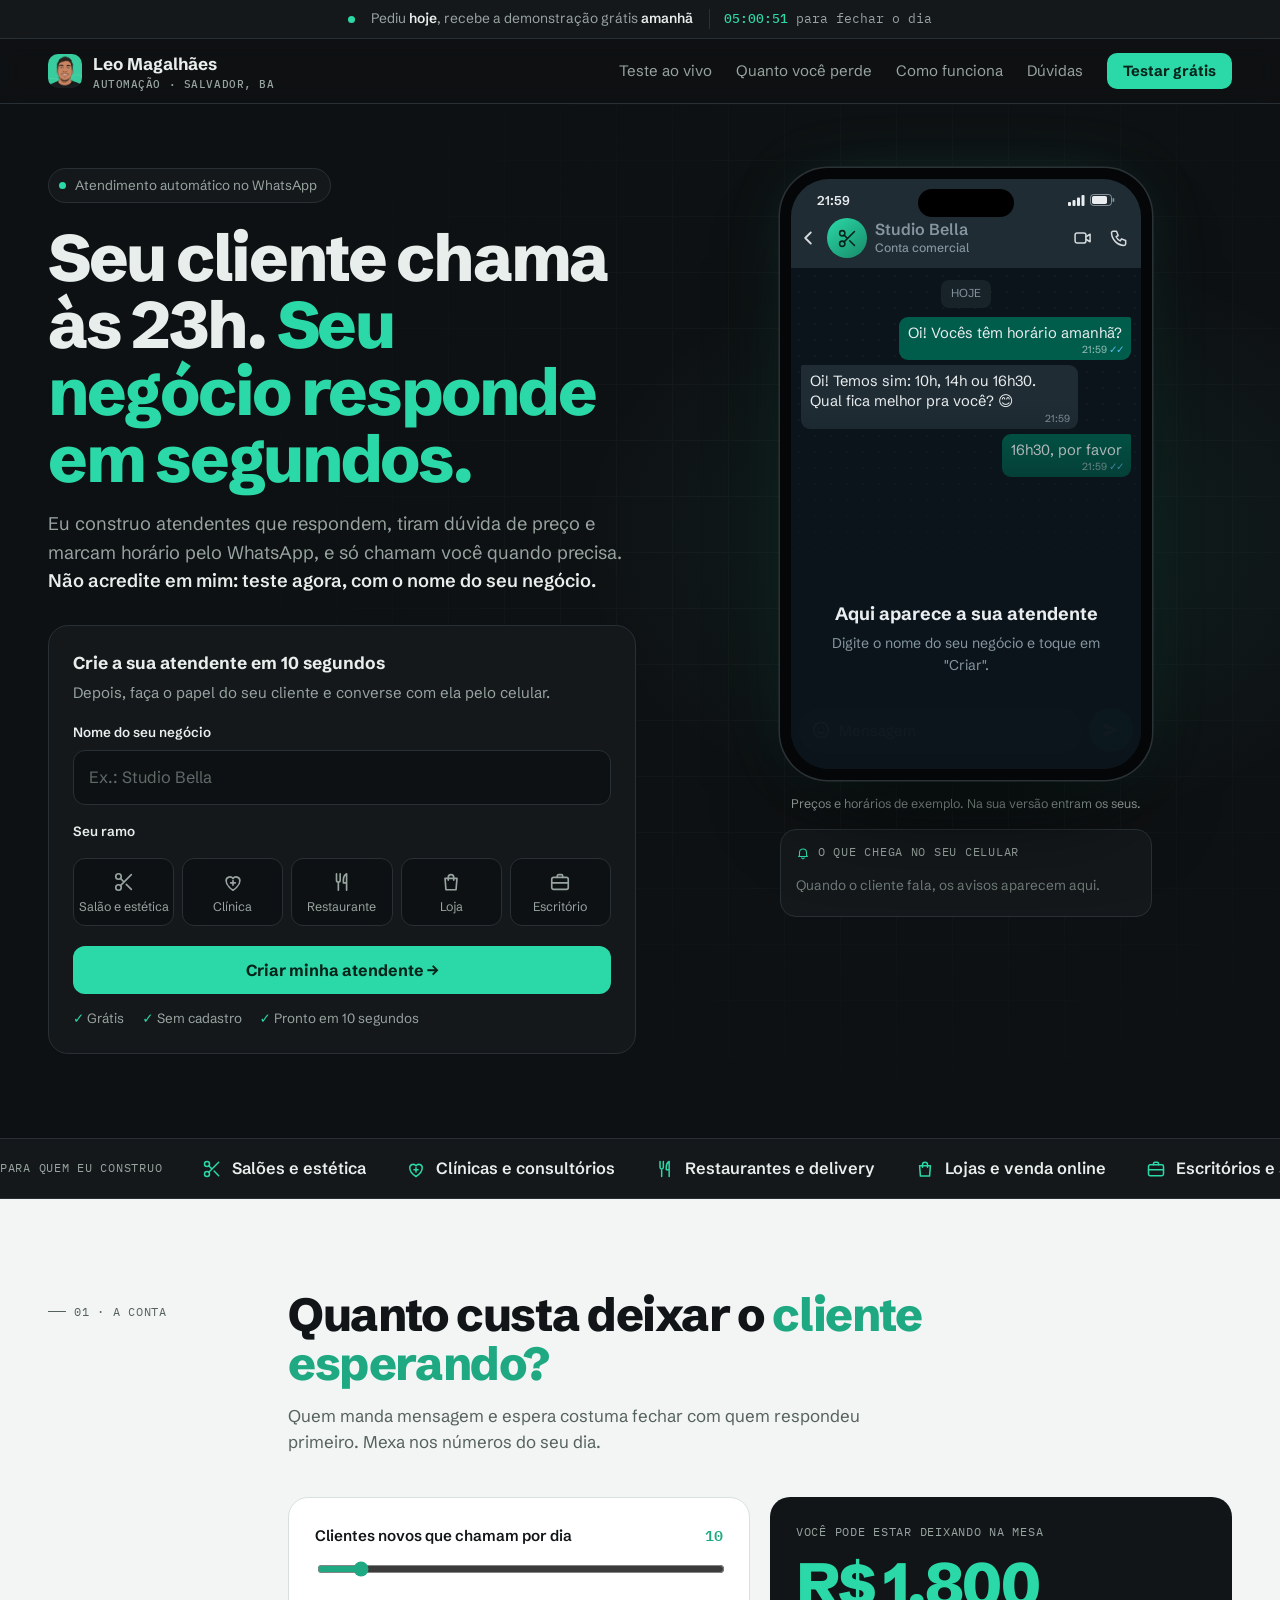
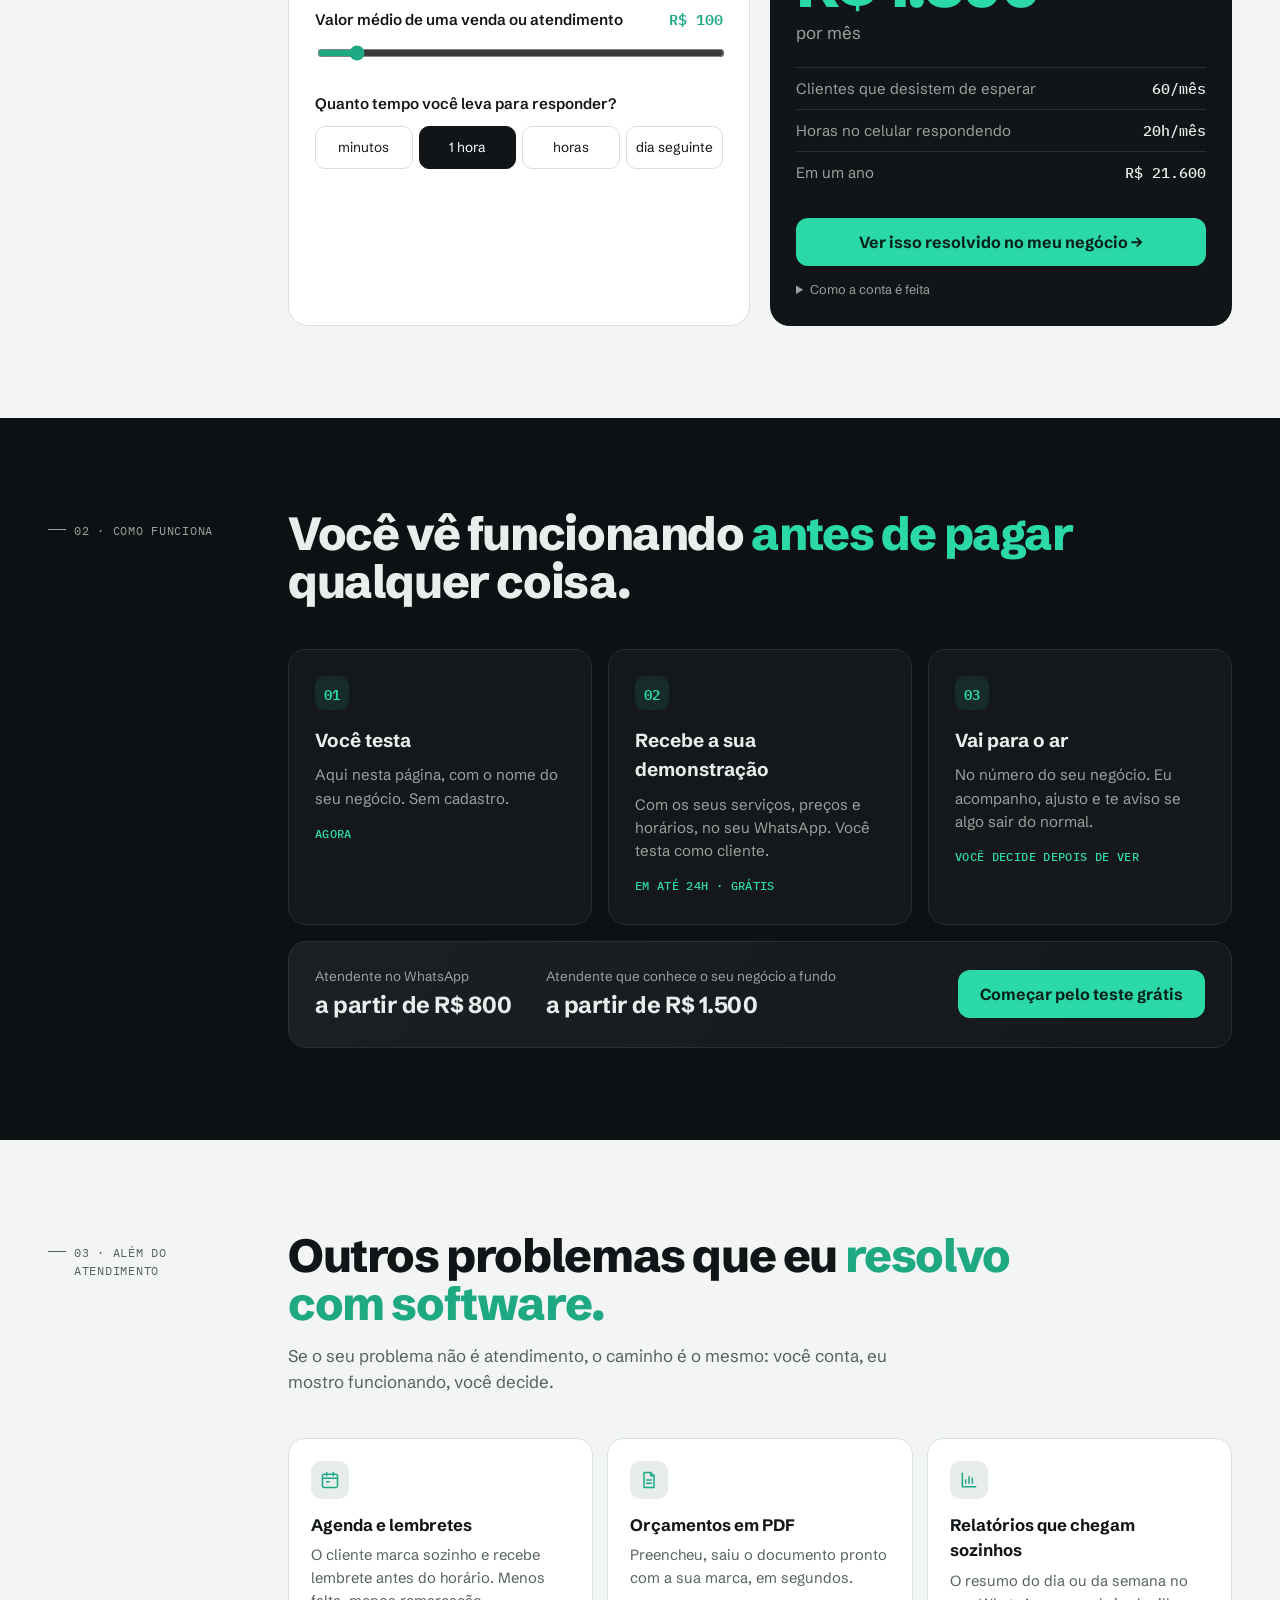
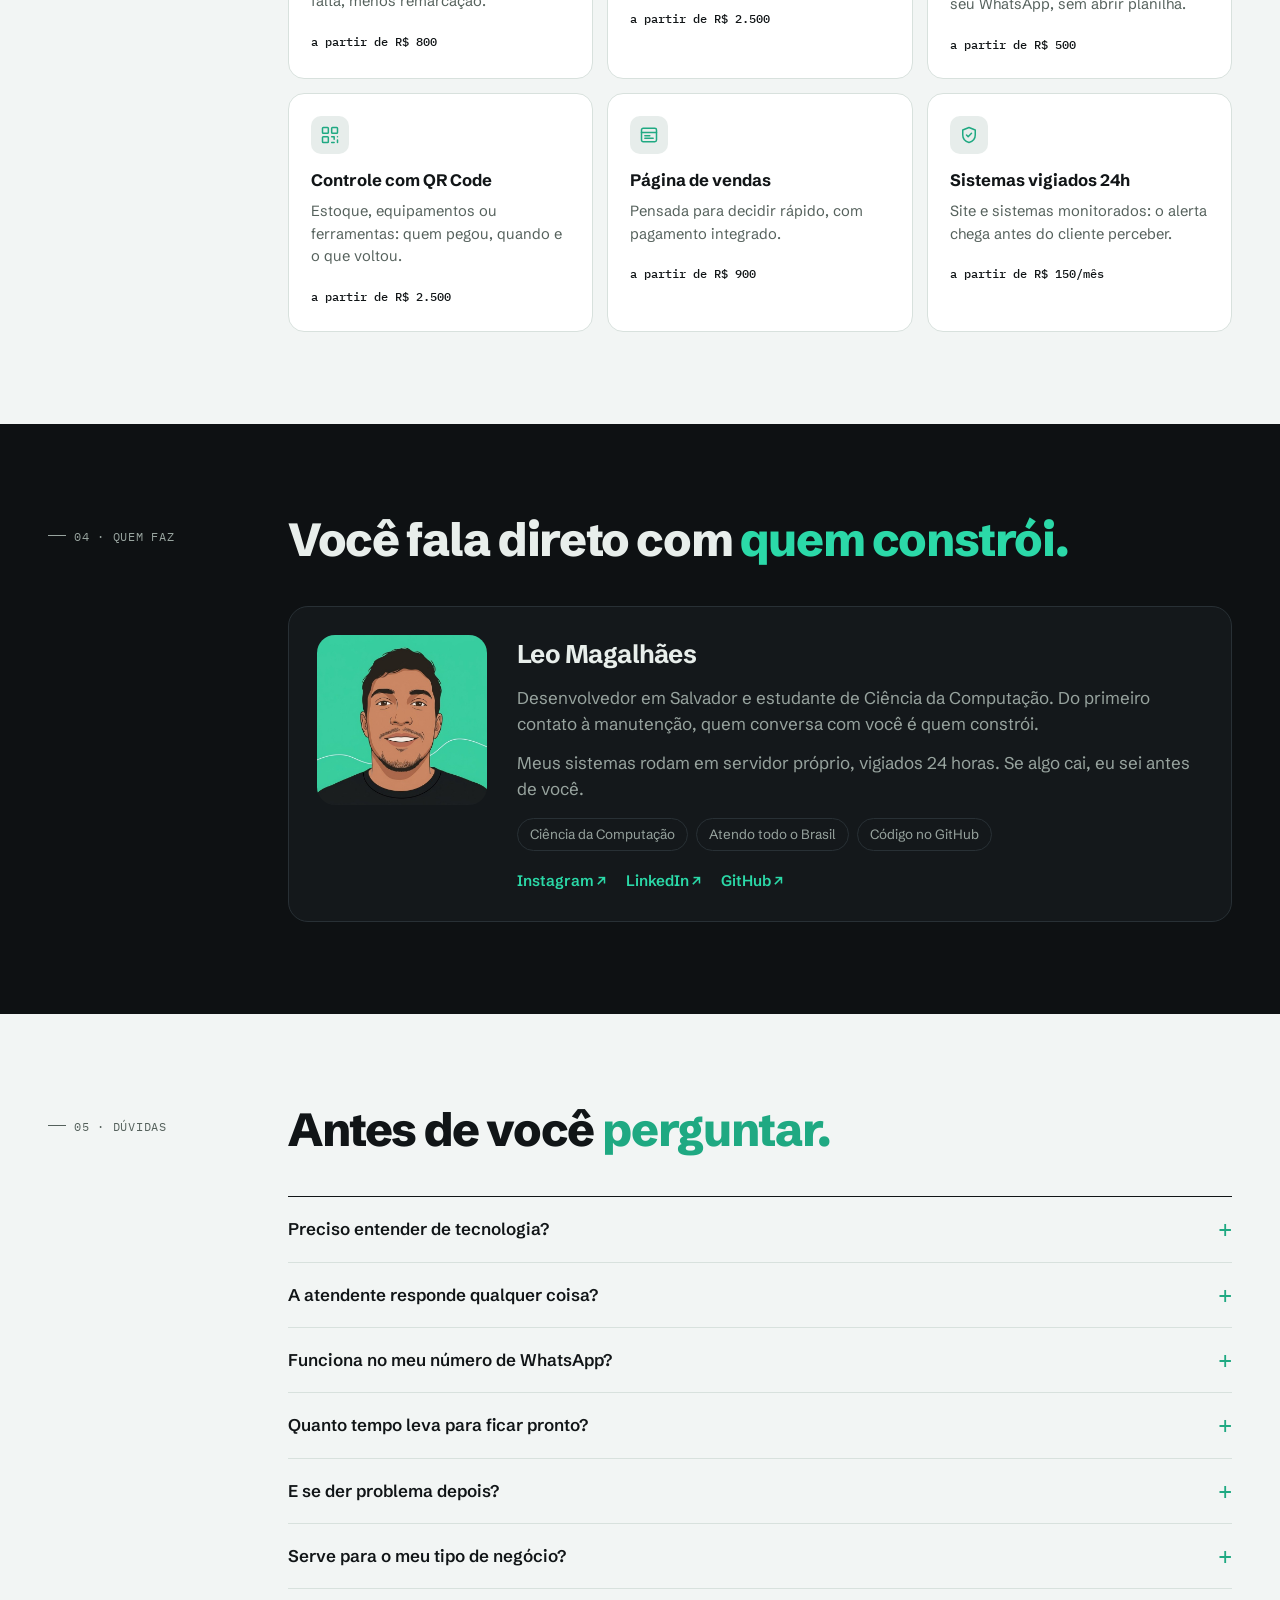
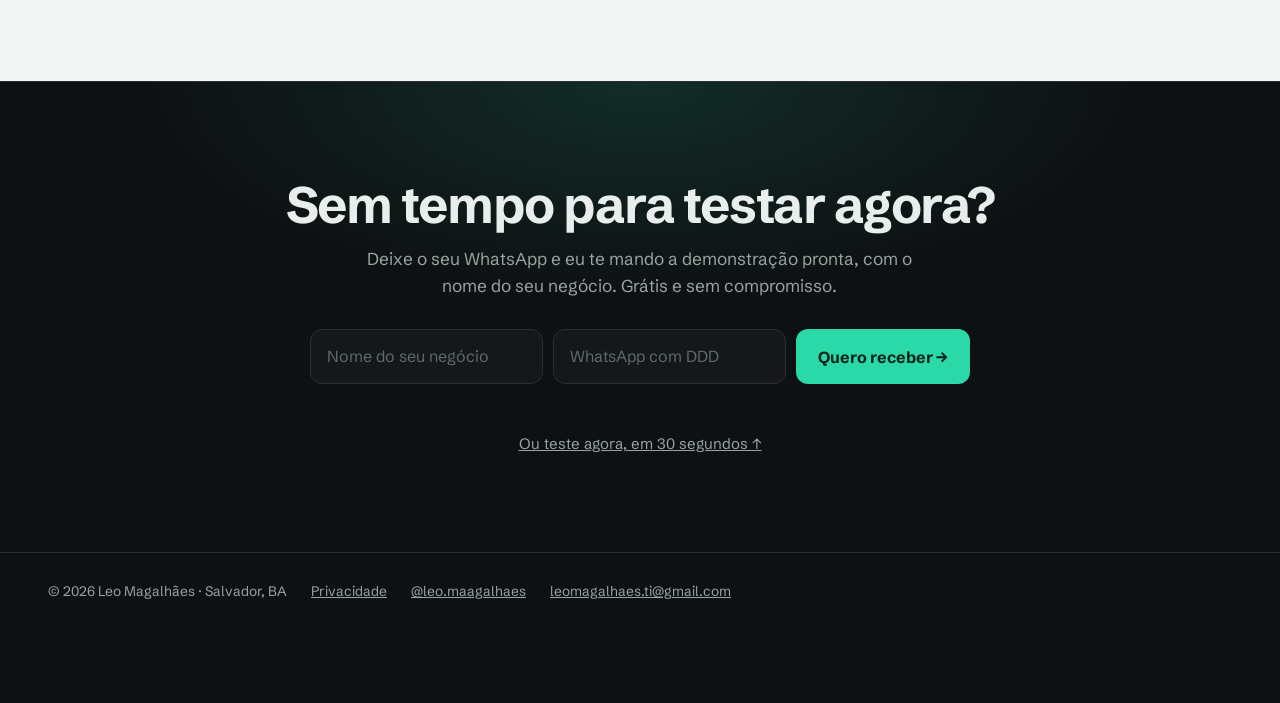
==== commit 5ed413ac: "Site principal = v3 (grafite + verde-menta, teste ao vivo da atendente, captura de WhatsApp) Co-Auth" ====
--- a/index.html
+++ b/index.html
@@ -1,1607 +1,816 @@
 <!doctype html>
 <html lang="pt-BR">
 <head>
-<base href="/">
 <meta charset="utf-8">
-<meta name="viewport" content="width=device-width,initial-scale=1,viewport-fit=cover">
-<meta name="description" content="Leo Magalhães, Computer Science student. Automações, aplicativos web, ferramentas com IA e projetos no mercado digital, com o status de cada um ao vivo.">
-<meta property="og:title" content="Leo Magalhães · Projetos">
-<meta property="og:description" content="Eu construo sistemas que trabalham sozinhos. Veja o que está rodando agora.">
-<meta property="og:image" content="https://leomagalhaesti.github.io/previa.png">
+<meta name="viewport" content="width=device-width, initial-scale=1">
+<meta name="theme-color" content="#0E1113">
+<title>Leo Magalhães · Atendimento automático no WhatsApp</title>
+<meta name="description" content="Atendentes que respondem, tiram dúvida de preço e marcam horário pelo WhatsApp do seu negócio. Teste agora com o nome do seu negócio.">
+<meta property="og:title" content="Leo Magalhães · Atendimento automático no WhatsApp">
+<meta property="og:description" content="Teste agora, com o nome do seu negócio, a atendente que responde seus clientes em segundos.">
 <meta property="og:url" content="https://leomagalhaesti.github.io/">
 <meta property="og:type" content="website">
-<meta name="twitter:card" content="summary_large_image">
-<meta name="theme-color" content="#050807">
+<meta property="og:image" content="https://leomagalhaesti.github.io/previa.png">
 <link rel="icon" href="img/foto.jpg">
-<title>Leo Magalhães</title>
-<link rel="stylesheet" href="https://fonts.googleapis.com/css2?family=Bricolage+Grotesque:opsz,wght@12..96,600;12..96,700;12..96,800&family=Geist:wght@400;500;600;700&family=Geist+Mono:wght@400;500;600&family=Instrument+Serif:ital@1&display=swap">
+<link rel="preconnect" href="https://fonts.googleapis.com">
+<link rel="preconnect" href="https://fonts.gstatic.com" crossorigin>
+<link rel="stylesheet" href="https://fonts.googleapis.com/css2?family=Schibsted+Grotesk:wght@400;500;600;700;800&family=IBM+Plex+Mono:wght@400;500&display=swap">
 <style>
-/* Layout: central de controle. Topo com quem sou + console ao vivo (dados reais do servidor e do GitHub entrando linha
-   a linha); faixa de números animados; sistemas em operação com batimento; projetos com barra de progresso; diário em
-   linha do tempo que acende ao rolar; fora do código com os ícones dos destaques do Instagram; contato.
-   Identidade = a do Instagram: verde-menta da foto, grafite, ícones de traço e a ondinha. Só escuro. */
+/* Grafite + verde-menta, sóbrio (escolha do Leo, 23/10/2026). Menta = ação e "ao vivo"; o resto é grafite e branco. */
 :root{
-  --fundo:#050807; --painel:#0B1110; --painel-2:#101917; --linha:#17231F; --linha-forte:#24362F;
-  --texto:#E8F2EE; --texto-2:#A7BAB3; --texto-3:#6A7F78;
-  --menta:#2BD9A8; --menta-2:#7CF5CF; --ambar:#F5B700; --coral:#FF4D6D; --azul:#3D8BFF; --lilas:#B79CFF;
-  --mono:"Geist Mono",ui-monospace,monospace; --sans:"Geist",system-ui,sans-serif; --raio:14px;
-  color-scheme:dark;
+  --g0:#0E1113; --g1:#14181B; --g2:#1B2024; --g3:#232A2E; --linha:#283035;
+  --texto:#E8EEEB; --suave:#98A49F; --menta:#2BD9A8; --menta-esc:#1FA982; --menta-fundo:rgba(43,217,168,.1);
+  --claro:#F2F5F4; --claro2:#E7EDEB; --tinta:#111517; --tinta2:#55615C; --linha-clara:#D8E1DD;
+  --sans:"Schibsted Grotesk",system-ui,sans-serif; --mono:"IBM Plex Mono",ui-monospace,monospace;
 }
 *{box-sizing:border-box}
-html{scroll-behavior:smooth;-webkit-text-size-adjust:100%}
-body{margin:0;background:var(--fundo);color:var(--texto);font:400 1rem/1.6 var(--sans);overflow-x:hidden}
-body::before{content:"";position:fixed;inset:0;pointer-events:none;z-index:0;
-  background:linear-gradient(var(--linha) 1px,transparent 1px) 0 0/48px 48px,linear-gradient(90deg,var(--linha) 1px,transparent 1px) 0 0/48px 48px;
-  opacity:.35;mask-image:radial-gradient(ellipse 80% 60% at 50% 0%,#000 30%,transparent 75%)}
-body::after{content:"";position:fixed;left:50%;top:-30vh;width:90vw;height:70vh;transform:translateX(-50%);pointer-events:none;z-index:0;
-  background:radial-gradient(closest-side,rgba(43,217,168,.16),transparent)}
+html{scroll-behavior:smooth}
+@media (prefers-reduced-motion:reduce){html{scroll-behavior:auto}*{animation:none!important;transition:none!important}}
+body{margin:0;background:var(--g0);color:var(--texto);font:400 17px/1.55 var(--sans);-webkit-font-smoothing:antialiased}
 a{color:inherit}
 img{max-width:100%;display:block}
-.envelope{position:relative;z-index:1;width:min(1160px,100% - 2rem);margin-inline:auto}
-.rotulo{display:inline-flex;align-items:center;gap:.5rem;font:500 .78rem/1 var(--mono);letter-spacing:.04em;color:var(--texto-3)}
-.ic-s{width:1.15em;height:1.15em;flex:none;fill:none;stroke:currentColor;stroke-width:1.8;stroke-linecap:round;stroke-linejoin:round;vertical-align:-.2em}
-.rotulo .ic-s{color:var(--menta)}
-.rotulo b{color:var(--menta);font-weight:500}
-
-/* barra */
-.barra{position:sticky;top:0;z-index:20;backdrop-filter:blur(14px);-webkit-backdrop-filter:blur(14px);background:rgba(5,8,7,.72);border-bottom:1px solid var(--linha)}
-.barra .envelope{display:flex;align-items:center;justify-content:space-between;height:60px;gap:1rem}
-.marca{display:flex;align-items:center;gap:.6rem;text-decoration:none;font-weight:600;letter-spacing:-.01em}
-.marca img{width:28px;height:28px;border-radius:50%}
-.barra nav{display:flex;gap:1.4rem;font:500 .82rem var(--sans)}
-.barra nav a{text-decoration:none;color:var(--texto-2)}.barra nav a:hover{color:var(--menta)}
-.relogio{font:500 .72rem var(--mono);color:var(--texto-3);font-variant-numeric:tabular-nums}
-.marca,.barra nav a{white-space:nowrap}
-@media (max-width:40rem){.barra nav a.opcional,.relogio{display:none}.barra nav{gap:1rem;font-size:.7rem}}
-@media (max-width:26rem){.marca span{display:none}}
-
-/* topo */
-.topo{padding:clamp(2.5rem,7vw,5rem) 0 2.5rem;display:grid;gap:2.5rem;align-items:center}
-@media (min-width:60rem){.topo{grid-template-columns:1.05fr .95fr}}
-.quem{display:flex;align-items:center;gap:1rem}
-.orbita{position:relative;width:76px;height:76px;flex:none;display:grid;place-items:center}
-.orbita::before{content:"";position:absolute;inset:0;border-radius:50%;background:conic-gradient(from 0deg,var(--menta),transparent 35%,transparent 65%,var(--menta));
-  animation:gira 6s linear infinite;-webkit-mask:radial-gradient(farthest-side,transparent calc(100% - 2px),#000 calc(100% - 2px));mask:radial-gradient(farthest-side,transparent calc(100% - 2px),#000 calc(100% - 2px))}
-.orbita img{width:64px;height:64px;border-radius:50%}
-.orbita .ponto{position:absolute;right:4px;bottom:4px;width:14px;height:14px;border-radius:50%;background:var(--texto-3);border:3px solid var(--fundo)}
-.online .orbita .ponto{background:var(--menta);box-shadow:0 0 12px var(--menta)}
-.quem strong{display:block;font-size:1.1rem;font-weight:600}
-.quem .cargo{font:400 .78rem var(--mono);color:var(--texto-3)}
-.visto{display:flex;align-items:center;gap:.45rem;margin-top:.25rem;font:500 .78rem var(--mono);color:var(--texto-2)}
-.visto i{width:7px;height:7px;border-radius:50%;background:var(--texto-3);flex:none}
-.online .visto i{background:var(--menta);animation:pulso 2s ease-out infinite}
-.online .visto{color:var(--menta-2)}
-h1{margin:1.6rem 0 0;font-weight:700;font-size:clamp(2.5rem,6.6vw,4.6rem);line-height:1.02;letter-spacing:-.045em}
-h1 .troca{display:block;color:var(--menta);min-height:1.05em}
-h1 .cursor{display:inline-block;width:.07em;height:.85em;margin-left:.06em;background:var(--menta);vertical-align:-.06em;animation:pisca 1s steps(1) infinite}
-.lead{max-width:34rem;margin:1.3rem 0 0;font-size:1.08rem;color:var(--texto-2)}
-.acoes{display:flex;flex-wrap:wrap;gap:.7rem;margin-top:1.8rem}
-.botao{display:inline-flex;align-items:center;gap:.5rem;padding:.8rem 1.15rem;border-radius:10px;border:1px solid var(--linha-forte);text-decoration:none;font-weight:600;font-size:.92rem;transition:border-color .2s,background .2s,transform .2s}
-.botao:hover{border-color:var(--menta);transform:translateY(-1px)}
-button.botao{background:transparent;color:var(--texto);font-family:var(--sans);cursor:pointer}
-.botao.cheio{background:var(--menta);border-color:var(--menta);color:#03140F}
-.botao.cheio:hover{background:var(--menta-2)}
-
-/* console */
-.console{background:linear-gradient(180deg,var(--painel-2),var(--painel));border:1px solid var(--linha-forte);border-radius:var(--raio);overflow:hidden;
-  box-shadow:0 30px 80px -30px rgba(43,217,168,.25),inset 0 1px 0 rgba(255,255,255,.03);min-width:0}
-.console header{display:flex;align-items:center;gap:.45rem;padding:.75rem 1rem;border-bottom:1px solid var(--linha)}
-.console header i{width:10px;height:10px;border-radius:50%;background:#2A3A35}
-.console header i:first-child{background:var(--coral)}.console header i:nth-child(2){background:var(--ambar)}.console header i:nth-child(3){background:var(--menta)}
-.console header span{margin-left:auto;font:500 .7rem var(--mono);color:var(--texto-3)}
-.console header .vivo{display:inline-flex;align-items:center;gap:.35rem;color:var(--menta)}
-.console header .vivo::before{content:"";width:6px;height:6px;border-radius:50%;background:var(--menta);animation:pulso 2s ease-out infinite}
-.log{margin:0;padding:1rem 1.1rem 1.2rem;list-style:none;font:400 .8rem/1.75 var(--mono);height:19.5rem;overflow:hidden;display:flex;flex-direction:column;justify-content:flex-end;
-  -webkit-mask-image:linear-gradient(transparent,#000 22%);mask-image:linear-gradient(transparent,#000 22%)}
-.log li{display:flex;gap:.7rem;white-space:nowrap;animation:entra .35s ease-out}
-.log time{color:var(--texto-3);flex:none}
-.log .tag{flex:none;min-width:7.2rem;color:var(--menta);display:inline-flex;align-items:center;gap:.4rem}
-.log .tag .ic-s{width:1em;height:1em}
-.log .tag.ambar{color:var(--ambar)}.log .tag.azul{color:var(--azul)}.log .tag.lilas{color:var(--lilas)}.log .tag.coral{color:var(--coral)}
-.log .msg{color:var(--texto-2);overflow:hidden;text-overflow:ellipsis}
-.log .ok{color:var(--menta);flex:none}
-.log li.digitando .msg::after{content:"▍";color:var(--menta);animation:pisca 1s steps(1) infinite}
-@media (max-width:30rem){.log{font-size:.72rem;height:15rem}.log .tag{min-width:6rem}.log time{display:none}}
-
-/* números */
-.numeros{display:grid;grid-template-columns:repeat(4,1fr);border:1px solid var(--linha);border-radius:var(--raio);background:rgba(11,17,16,.6);margin-top:1rem}
-.numeros div{padding:1.3rem 1.2rem;min-width:0}
-.numeros .ic-s{display:block;width:20px;height:20px;color:var(--texto-3);margin-bottom:.8rem}
-.numeros .vivo .ic-s{color:var(--menta)}
-.numeros div+div{border-left:1px solid var(--linha)}
-.numeros strong{display:block;font-weight:700;font-size:clamp(1.8rem,4.5vw,2.6rem);line-height:1;letter-spacing:-.03em;font-variant-numeric:tabular-nums}
-.numeros strong small{font-size:.5em;color:var(--texto-3);font-weight:500;margin-left:.15em}
-.numeros>div>span{display:block;margin-top:.45rem;font-size:.83rem;color:var(--texto-3);line-height:1.35}
-.numeros .vivo strong{color:var(--menta)}
-@media (max-width:48rem){.numeros{grid-template-columns:1fr 1fr}.numeros div:nth-child(3){border-left:0}.numeros div:nth-child(n+3){border-top:1px solid var(--linha)}}
+button,input{font:inherit;color:inherit}
+:focus-visible{outline:2px solid var(--menta);outline-offset:3px}
+.casca{max-width:1240px;margin:0 auto;padding:0 28px}
+@media (max-width:600px){.casca{padding:0 18px}}
+.mono{font-family:var(--mono);font-size:.76rem;letter-spacing:.06em;text-transform:uppercase;color:var(--suave)}
+.isca{position:absolute;left:-9999px}
+
+.bt{all:unset;box-sizing:border-box;cursor:pointer;display:inline-flex;align-items:center;justify-content:center;gap:8px;padding:14px 22px;border-radius:12px;font:700 1rem var(--sans);background:var(--menta);color:#06231A;text-align:center;transition:background .15s,transform .15s,box-shadow .15s;box-shadow:0 0 0 0 rgba(43,217,168,0)}
+.bt:hover{background:#4BE6B7;box-shadow:0 8px 24px -10px rgba(43,217,168,.6)}
+.bt:active{transform:scale(.98)}
+.bt[disabled]{opacity:.5;cursor:default}
+.bt.peq{padding:9px 16px;font-size:.92rem;border-radius:10px}
+
+/* prazo + topo */
+.prazo{background:var(--g1);border-bottom:1px solid var(--linha);font-size:.86rem;color:var(--suave)}
+.prazo .casca{display:flex;align-items:center;justify-content:center;gap:10px 16px;min-height:38px;padding-block:6px;text-align:center}
+.prazo b{color:var(--texto);font-weight:600}
+.pulso{flex:none;width:7px;height:7px;border-radius:50%;background:var(--menta);animation:pulso 1.8s infinite}
+@keyframes pulso{0%{box-shadow:0 0 0 0 rgba(43,217,168,.55)}70%{box-shadow:0 0 0 8px rgba(43,217,168,0)}100%{box-shadow:0 0 0 0 rgba(43,217,168,0)}}
+.relogio{font-family:var(--mono);font-size:.8rem;border-left:1px solid var(--linha);padding-left:14px}
+.relogio b{font-weight:500;color:var(--menta);font-variant-numeric:tabular-nums}
+.relogio i{font-style:normal}
+@media (max-width:600px){.prazo .casca{justify-content:space-between;text-align:left;font-size:.8rem}.prazo > .casca > .pulso,.relogio i{display:none}.relogio{padding-left:10px}}
+.barra{position:sticky;top:0;z-index:20;background:rgba(14,17,19,.86);backdrop-filter:blur(10px);border-bottom:1px solid var(--linha)}
+.barra .casca{display:flex;align-items:center;gap:24px;height:64px}
+.marca{display:flex;align-items:center;gap:11px;text-decoration:none;font-weight:700}
+.marca img{width:34px;height:34px;border-radius:10px}
+.marca small{display:block;font:500 .7rem var(--mono);color:var(--suave);letter-spacing:.05em;text-transform:uppercase}
+.menu{display:flex;gap:24px;margin-left:auto;font-size:.94rem}
+.menu a{text-decoration:none;color:var(--suave);transition:color .15s} .menu a:hover{color:var(--texto)}
+@media (max-width:860px){.menu,.marca small{display:none}.barra .bt{margin-left:auto;white-space:nowrap}}
+
+/* herói */
+.abre{position:relative;overflow:hidden;padding:64px 0 84px;background:radial-gradient(600px 420px at 78% 42%,rgba(43,217,168,.09),transparent 70%),var(--g0)}
+.abre::before{content:"";position:absolute;inset:0;pointer-events:none;
+  background-image:linear-gradient(var(--linha) 1px,transparent 1px),linear-gradient(90deg,var(--linha) 1px,transparent 1px);
+  background-size:56px 56px;opacity:.35;-webkit-mask-image:radial-gradient(ellipse 70% 80% at 70% 40%,#000,transparent 75%);mask-image:radial-gradient(ellipse 70% 80% at 70% 40%,#000,transparent 75%)}
+.abre .casca{position:relative;display:grid;grid-template-columns:1.05fr .95fr;gap:64px;align-items:start}
+.selo{display:inline-flex;align-items:center;gap:9px;border:1px solid var(--linha);background:var(--g1);border-radius:999px;padding:6px 13px 6px 10px;font-size:.84rem;color:var(--suave)}
+.selo .pulso{animation-duration:2.4s}
+h1{font-weight:800;font-size:clamp(2.35rem,5.3vw,4.1rem);line-height:1.02;letter-spacing:-.035em;margin:22px 0 18px}
+h1 em{font-style:normal;color:var(--menta)}
+.lead{font-size:1.14rem;color:var(--suave);max-width:33em;margin:0 0 30px}
+.lead b{color:var(--texto);font-weight:600}
+.monta{background:var(--g1);border:1px solid var(--linha);border-radius:20px;padding:24px}
+.monta h2{font-size:1.08rem;margin:0 0 4px}
+.monta > p{margin:0 0 18px;color:var(--suave);font-size:.94rem}
+.campo{display:block;margin-bottom:16px}
+.campo > span{display:block;font-size:.84rem;font-weight:600;margin-bottom:7px;color:var(--texto)}
+.campo input{width:100%;padding:14px 15px;border-radius:12px;border:1.5px solid var(--linha);background:var(--g0);font-size:1.02rem;color:var(--texto);transition:border-color .15s}
+.campo input::placeholder{color:#5f6b67}
+.campo input:focus{outline:none;border-color:var(--menta)}
+.ramos{display:grid;grid-template-columns:repeat(5,1fr);gap:8px;margin-bottom:20px}
+.ramos button{all:unset;box-sizing:border-box;cursor:pointer;display:flex;flex-direction:column;align-items:center;gap:7px;padding:12px 4px 10px;border-radius:12px;border:1.5px solid var(--linha);background:var(--g0);font-size:.78rem;line-height:1.2;text-align:center;color:var(--suave);transition:all .15s}
+.ramos button svg{width:22px;height:22px;stroke:currentColor}
+.ramos button:hover{border-color:#3a454b;color:var(--texto)}
+.ramos button[aria-pressed="true"]{border-color:var(--menta);background:var(--menta-fundo);color:var(--menta)}
+.ramos button:focus-visible{outline:2px solid var(--menta);outline-offset:2px}
+@media (max-width:520px){.ramos{grid-template-columns:repeat(3,1fr)}}
+.monta .bt{width:100%}
+.garantias{display:flex;flex-wrap:wrap;gap:6px 18px;margin-top:14px;font-size:.84rem;color:var(--suave)}
+.garantias span::before{content:"✓ ";color:var(--menta);font-weight:700}
+@media (max-width:920px){.abre{padding:36px 0 60px}.abre .casca{grid-template-columns:1fr;gap:40px}}
+
+/* celular (WhatsApp, modo escuro) */
+.palco{position:relative}
+.cel{position:relative;width:100%;max-width:372px;margin:0 auto;background:#050607;border-radius:48px;padding:11px;
+  box-shadow:0 0 0 1.5px #2b3236,0 50px 100px -40px rgba(0,0,0,.9),0 0 80px -30px rgba(43,217,168,.25)}
+.tela{background:#0B141A;border-radius:38px;overflow:hidden;height:590px;display:flex;flex-direction:column;position:relative}
+.ilha{position:absolute;top:10px;left:50%;transform:translateX(-50%);width:96px;height:28px;border-radius:20px;background:#000;z-index:3}
+.status{display:flex;justify-content:space-between;align-items:center;padding:13px 26px 4px;font:600 .8rem var(--sans);color:#E9EDEF;background:#1F2C34}
+.status .ics{display:flex;gap:5px;align-items:center}
+.cab{background:#1F2C34;color:#E9EDEF;padding:6px 12px 10px 6px;display:flex;align-items:center;gap:8px}
+.cab .volta{width:22px;height:22px;flex:none;opacity:.9}
+.logo{width:40px;height:40px;border-radius:50%;flex:none;display:grid;place-items:center;background:linear-gradient(140deg,#2BD9A8,#178A69)}
+.logo svg{width:21px;height:21px;stroke:#06231A}
+.logo.pula{animation:pulaLogo .45s ease-out}
+@keyframes pulaLogo{40%{transform:scale(1.15)}}
+.cab .quem{flex:1;min-width:0}
+.cab strong{display:block;font-size:1rem;font-weight:600;line-height:1.25;white-space:nowrap;overflow:hidden;text-overflow:ellipsis}
+.cab strong.vazio{color:#8696A0}
+.cab small{display:block;font-size:.76rem}
+.cab small b{font-weight:500;color:#8696A0}
+.cab small b.on{color:var(--menta)}
+.cab .acoes{display:flex;gap:16px;opacity:.9}
+.cab .acoes svg{width:20px;height:20px}
+.msgs{flex:1;overflow-y:auto;padding:12px 10px;display:flex;flex-direction:column;gap:5px;scroll-behavior:smooth;
+  background-color:#0B141A;background-image:radial-gradient(rgba(255,255,255,.035) 1px,transparent 1.4px);background-size:16px 16px}
+.dia{align-self:center;background:#182229;color:#8696A0;font-size:.72rem;padding:5px 10px;border-radius:8px;margin-bottom:4px}
+.b{max-width:84%;padding:6px 9px 17px;border-radius:9px;font-size:.92rem;line-height:1.38;position:relative;white-space:pre-wrap;word-wrap:break-word;color:#E9EDEF;animation:entra .22s ease-out}
+.b small{position:absolute;right:8px;bottom:3px;font-size:.64rem;color:#8696A0}
+.b.ela{background:#1F2C34;align-self:flex-start;border-top-left-radius:2px}
+.b.cli{background:#005C4B;align-self:flex-end;border-top-right-radius:2px}
+.b.cli small{color:#99BEB7}
+.b.cli small::after{content:" ✓✓";color:#53BDEB;letter-spacing:-.15em}
+.b.sis{align-self:center;background:#182229;color:#C8B47E;font-size:.76rem;padding:6px 11px;text-align:center;max-width:92%}
+.b.dig{padding:11px 14px}
+.b.dig i{display:inline-block;width:6px;height:6px;margin:0 2px;border-radius:50%;background:#8696A0;animation:pula 1s infinite}
+.b.dig i:nth-child(2){animation-delay:.15s}.b.dig i:nth-child(3){animation-delay:.3s}
+@keyframes pula{0%,60%,100%{transform:translateY(0);opacity:.5}30%{transform:translateY(-4px);opacity:1}}
+@keyframes entra{from{opacity:0;transform:translateY(6px)}to{opacity:1;transform:none}}
+.sug{display:flex;gap:6px;overflow-x:auto;padding:6px 10px 4px;background:#0B141A;scrollbar-width:none}
+.sug:empty{display:none}
+.sug::-webkit-scrollbar{display:none}
+.sug button{all:unset;cursor:pointer;flex:none;background:#1F2C34;border:1px solid #2A3942;color:var(--menta);border-radius:999px;padding:7px 12px;font-size:.82rem;font-weight:600}
+.sug button:hover{background:#26353F}
+.escreve{display:flex;gap:7px;padding:6px 8px 16px;background:#0B141A}
+.caixa-txt{flex:1;min-width:0;display:flex;align-items:center;gap:8px;background:#1F2C34;border-radius:999px;padding:0 6px 0 12px}
+.caixa-txt svg{width:20px;height:20px;flex:none;opacity:.6}
+.caixa-txt input{flex:1;min-width:0;border:0;background:transparent;padding:11px 0;font-size:.93rem;color:#E9EDEF}
+.caixa-txt input::placeholder{color:#8696A0}
+.caixa-txt input:focus{outline:none}
+.caixa-txt:focus-within{box-shadow:0 0 0 1.5px var(--menta)}
+.escreve button{all:unset;cursor:pointer;width:44px;height:44px;border-radius:50%;background:#00A884;display:grid;place-items:center;flex:none}
+.escreve button[disabled]{opacity:.45;cursor:default}
+.tampa{position:absolute;left:0;right:0;bottom:0;height:62%;display:flex;align-items:flex-end;justify-content:center;text-align:center;padding:0 28px 92px;
+  background:linear-gradient(to bottom,rgba(11,20,26,0),rgba(11,20,26,.95) 48%);transition:opacity .35s;pointer-events:none}
+.tampa strong{display:block;font-size:1.12rem;color:#E9EDEF;margin-bottom:6px}
+.tampa p{margin:0;font-size:.88rem;color:#8696A0}
+.tampa.some{opacity:0}
+.aviso-ex{text-align:center;font-size:.78rem;color:var(--suave);margin:14px auto 0;max-width:372px}
+
+.dono{max-width:372px;margin:16px auto 0;background:var(--g1);border:1px solid var(--linha);border-radius:16px;padding:13px 15px}
+.dono header{margin-bottom:6px}
+.dono header .mono{display:flex;align-items:center;gap:8px}
+.dono header svg{width:14px;height:14px;stroke:var(--menta)}
+.dono ol{list-style:none;margin:0;padding:0;font-size:.85rem;max-height:140px;overflow-y:auto}
+.dono li{display:flex;gap:10px;padding:7px 0;border-top:1px solid var(--linha);animation:entra .25s ease-out;color:var(--suave)}
+.dono li:first-child{border-top:0}
+.dono li time{font:500 .72rem var(--mono);color:#6f7b76;flex:none;padding-top:2px}
+.dono li b{color:var(--menta);font-weight:600}
+.dono li.vazio{color:#6f7b76}
+
+.fecha{display:none;margin:18px auto 0;max-width:372px;background:var(--g2);border:1px solid rgba(43,217,168,.45);border-radius:18px;padding:22px;box-shadow:0 0 50px -20px rgba(43,217,168,.4)}
+.fecha.on{display:block;animation:entra .35s ease-out}
+.fecha h3{margin:0 0 6px;font-size:1.22rem;letter-spacing:-.02em;line-height:1.25}
+.fecha .intro{margin:0 0 16px;color:var(--suave);font-size:.92rem}
+.fecha .bt{width:100%}
+.prazo-mini{margin:12px 0 0;font-size:.82rem;color:var(--suave);text-align:center}
+.prazo-mini b{font-family:var(--mono);color:var(--menta);font-weight:500}
+.ok{display:none;text-align:center;padding:6px 0;color:var(--suave)}
+.ok strong{display:block;font-size:1.25rem;margin-bottom:6px;color:var(--menta)}
+.erro{margin:10px 0 0;color:#FF9C85;font-size:.9rem;display:none}
+@media (max-width:420px){.cel{border-radius:42px;padding:9px}.tela{border-radius:34px;height:560px}}
+
+/* faixa de nichos */
+.faixa{background:var(--g1);border-block:1px solid var(--linha);overflow:hidden;padding:17px 0}
+.trilho{display:flex;align-items:center;gap:40px;width:max-content;animation:rola 52s linear infinite}
+.faixa:hover .trilho,.faixa:focus-within .trilho{animation-play-state:paused}
+@keyframes rola{to{transform:translateX(-50%)}}
+.trilho button,.trilho span:not(.mono){all:unset;display:inline-flex;align-items:center;gap:10px;font-size:1.02rem;font-weight:600;white-space:nowrap;color:var(--texto)}
+.trilho svg{width:20px;height:20px;stroke:var(--menta)}
+.trilho button{cursor:pointer}
+.trilho button:hover{color:var(--menta)}
+.trilho button:focus-visible{outline:2px solid var(--menta);outline-offset:4px}
+@media (prefers-reduced-motion:reduce){.trilho{flex-wrap:wrap;width:auto;padding:0 18px}}
 
 /* seções */
-.secao{padding-top:clamp(4rem,9vw,6.5rem)}
-.secao>header{display:flex;flex-wrap:wrap;align-items:end;justify-content:space-between;gap:.8rem 2rem;margin-bottom:1.8rem}
-.secao h2{margin:.7rem 0 0;font-weight:700;font-size:clamp(1.7rem,3.6vw,2.5rem);letter-spacing:-.035em;line-height:1.08}
-.secao>header p{margin:.6rem 0 0;max-width:36rem;color:var(--texto-2)}
-.resumo-vivo{font:500 .75rem var(--mono);color:var(--texto-3);font-variant-numeric:tabular-nums}
-.resumo-vivo b{color:var(--menta);font-weight:500}
-
-/* operação */
-.op-lista{list-style:none;margin:0;padding:0;display:grid;grid-template-columns:repeat(auto-fill,minmax(20rem,1fr));gap:.75rem}
-.op-lista li{position:relative;background:var(--painel);border:1px solid var(--linha);border-radius:var(--raio);padding:1rem 1.1rem 0;overflow:hidden;min-width:0;transition:border-color .25s}
-.op-lista li:hover{border-color:var(--linha-forte)}
-.op-cab{display:flex;align-items:center;gap:.6rem}
-.op-cab em i{width:6px;height:6px;border-radius:50%;background:var(--menta);animation:pulso 2.4s ease-out infinite;flex:none}
-.op-cab b{font-weight:600;font-size:.98rem;letter-spacing:-.01em}
-.op-ico{width:36px;height:36px;border-radius:10px;display:grid;place-items:center;flex:none;color:var(--menta);background:rgba(43,217,168,.08);border:1px solid rgba(43,217,168,.22)}
-.op-ico .ic-s{width:19px;height:19px}
-.op-lista li.instavel .op-ico{color:var(--ambar);background:rgba(245,183,0,.08);border-color:rgba(245,183,0,.25)}
-.op-lista li.vinculado .op-ico{color:var(--azul);background:rgba(61,139,255,.08);border-color:rgba(61,139,255,.25)}
-.op-cab em{margin-left:auto;display:inline-flex;align-items:center;gap:.4rem;font:500 .7rem var(--mono);font-style:normal;color:var(--menta);border:1px solid rgba(43,217,168,.35);padding:.2rem .5rem;border-radius:999px}
-.op-lista p{margin:.6rem 0 .2rem;font-size:.9rem;color:var(--texto-2)}
-.op-lista svg.bat{display:block;width:calc(100% + 2.2rem);margin:0 -1.1rem;height:38px}
-.op-lista svg.bat path{fill:none;stroke:var(--menta);stroke-width:1.5;stroke-dasharray:6 600;animation:batida 3.2s linear infinite;filter:drop-shadow(0 0 4px rgba(43,217,168,.7))}
-.op-lista svg.bat path.base{stroke:var(--linha-forte);stroke-dasharray:none;animation:none;filter:none}
-.op-lista li.instavel .op-cab em i{background:var(--ambar);animation:none}
-.op-lista li.instavel em{color:var(--ambar);border-color:rgba(245,183,0,.35)}.op-lista li.instavel svg.bat path:not(.base){stroke:var(--ambar);animation-duration:1.4s}
-.op-lista li.vinculado .op-cab em i{background:var(--azul);animation:none}
-.op-lista li.vinculado em{color:var(--azul);border-color:rgba(61,139,255,.35)}.op-lista li.vinculado svg.bat path:not(.base){stroke:var(--azul);animation:none;stroke-dasharray:none;opacity:.5;filter:none}
-
-/* pontes entre seções */
-.ponte{display:flex;flex-wrap:wrap;align-items:center;justify-content:space-between;gap:.6rem 1.2rem;margin-top:1.6rem;padding:1rem 1.2rem;border-radius:var(--raio);
-  text-decoration:none;border:1px dashed var(--linha-forte);color:var(--texto-2);transition:border-color .25s,background .25s}
-.ponte b{color:var(--menta);font-weight:600;white-space:nowrap}
-.ponte:hover{border-color:var(--menta);border-style:solid;background:rgba(43,217,168,.05)}
-.ponte:hover b{text-decoration:underline}
-/* ---- hierarquia única nas seções de venda: 1 título forte, 1 linha de apoio, cor só no ícone e no indicador ---- */
-/* pedido em uma frase (topo) */
-.rapido{display:flex;gap:.4rem;margin-top:1.8rem;max-width:34rem;padding:.35rem;border-radius:14px;background:var(--painel);border:1px solid var(--linha-forte);transition:border-color .2s,box-shadow .2s}
-.rapido:focus-within{border-color:var(--menta);box-shadow:0 0 0 4px rgba(43,217,168,.12)}
-.rapido input{flex:1;min-width:0;background:none;border:0;outline:0;color:var(--texto);font:400 1rem var(--sans);padding:.7rem .8rem}
-.rapido input::placeholder{color:var(--texto-3)}
-.rapido .botao{padding:.7rem 1rem;white-space:nowrap}
-.atalhos{display:flex;flex-wrap:wrap;gap:.4rem 1.2rem;margin-top:.9rem;font:500 .82rem var(--sans)}
-.atalhos a{color:var(--texto-3);text-decoration:none}.atalhos a:hover{color:var(--menta)}
-@media (max-width:30rem){.rapido{flex-direction:column}.rapido .botao{justify-content:center}}
-
-/* soluções: lista de frases à esquerda, painel limpo à direita */
-.dores{display:grid;gap:1rem}
-@media (min-width:60rem){.dores{grid-template-columns:.9fr 1.1fr;align-items:stretch}}
-.frases{list-style:none;margin:0;padding:0;display:grid;gap:.25rem;align-content:start}
-.frases button{all:unset;box-sizing:border-box;cursor:pointer;position:relative;display:block;width:100%;padding:.95rem 1rem .95rem 1.2rem;border-radius:12px;
-  color:var(--texto-3);font-size:.98rem;line-height:1.4;overflow:hidden;transition:color .25s,background .25s}
-.frases button::before{content:"";position:absolute;left:0;top:.8rem;bottom:.8rem;width:2px;border-radius:2px;background:var(--linha-forte);transition:background .25s}
-.frases button:hover{color:var(--texto-2)}
-.frases button:focus-visible{outline:2px solid var(--menta);outline-offset:2px}
-.frases button[aria-selected="true"]{color:var(--texto);background:var(--painel)}
-.frases button[aria-selected="true"]::before{background:var(--menta)}
-.frases .tempo{position:absolute;left:1.2rem;right:1rem;bottom:0;height:1px;transform-origin:left;transform:scaleX(0);background:var(--menta);opacity:.5}
-.frases button[aria-selected="true"] .tempo.anda{animation:enche var(--ciclo,7s) linear forwards}
-.cura{display:flex;flex-direction:column;background:var(--painel);border:1px solid var(--linha);border-radius:calc(var(--raio) + 4px);padding:clamp(1.3rem,3vw,2rem)}
-.cura>*{animation:entra .45s ease-out both}
-.cura h3{margin:.7rem 0 0;font-size:clamp(1.45rem,2.8vw,1.9rem);font-weight:700;letter-spacing:-.035em;line-height:1.12}
-.cura .hoje{margin:.6rem 0 0;color:var(--texto-3);font-size:.93rem}
-.cura .hoje b{color:var(--texto-2);font-weight:500}
-.tres{list-style:none;margin:1.4rem 0 0;padding:0;display:grid;gap:.15rem;counter-reset:t}
-.tres li{counter-increment:t;display:grid;grid-template-columns:2rem 1fr;align-items:baseline;padding:.6rem 0;border-top:1px solid var(--linha);color:var(--texto-2);font-size:.97rem}
-.tres li::before{content:"0" counter(t);font:500 .74rem var(--mono);color:var(--menta)}
-.cura-pe{display:flex;flex-wrap:wrap;align-items:center;gap:.6rem 1.3rem;margin-top:auto;padding-top:1.5rem}
-.link-sec{all:unset;cursor:pointer;font:500 .88rem var(--sans);color:var(--texto-2)}
-.link-sec:hover{color:var(--menta)}
-.link-sec:focus-visible{outline:2px solid var(--menta);outline-offset:3px;border-radius:4px}
-.ja-roda{display:flex;align-items:center;gap:.5rem;margin:1.1rem 0 0;font:500 .75rem var(--mono);color:var(--texto-3)}
-.ja-roda i{width:6px;height:6px;border-radius:50%;background:var(--menta);flex:none;animation:pulso 2.4s ease-out infinite}
-
-/* serviços: áreas à esquerda, uma lista enxuta à direita */
-.vitrine{margin-top:1rem;display:grid;gap:1rem}
-@media (min-width:52rem){.vitrine{grid-template-columns:17.5rem 1fr;align-items:start}}
-.areas{display:flex;gap:.3rem;overflow-x:auto;scrollbar-width:none;padding-bottom:.2rem}
-.areas::-webkit-scrollbar{display:none}
-@media (min-width:52rem){.areas{flex-direction:column;position:sticky;top:76px;overflow:visible}}
-.areas button{all:unset;box-sizing:border-box;cursor:pointer;flex:none;position:relative;display:flex;align-items:center;gap:.65rem;padding:.65rem .8rem;border-radius:10px;
-  font:500 .9rem var(--sans);color:var(--texto-3);white-space:nowrap;transition:color .2s,background .2s}
-.areas button .ic-s{width:17px;height:17px;color:var(--cor)}
-.areas button small{margin-left:auto;padding-left:.8rem;font:500 .7rem var(--mono);color:var(--texto-3)}
-.areas button:hover{color:var(--texto)}
-.areas button[aria-selected="true"]{color:var(--texto);background:var(--painel)}
-.areas button[aria-selected="true"]::before{content:"";position:absolute;left:0;top:.55rem;bottom:.55rem;width:2px;border-radius:2px;background:var(--cor)}
-.areas button:focus-visible{outline:2px solid var(--menta);outline-offset:2px}
-@media (max-width:51.99rem){.areas button{border:1px solid var(--linha)}.areas button[aria-selected="true"]{border-color:var(--cor)}.areas button[aria-selected="true"]::before{display:none}}
-.lista{background:var(--painel);border:1px solid var(--linha);border-radius:calc(var(--raio) + 4px);padding:.4rem clamp(.4rem,1.5vw,.9rem) .6rem;min-height:100%}
-.lista-cab{display:flex;align-items:baseline;justify-content:space-between;gap:1rem;padding:1rem .6rem .7rem}
-.lista-cab h3{margin:0;font-size:1.2rem;letter-spacing:-.02em}
-.lista-cab span{font:500 .72rem var(--mono);color:var(--texto-3)}
-.servicos{list-style:none;margin:0;padding:0}
-.servicos li{animation:entra .35s ease-out both}
-.servicos li+li{border-top:1px solid var(--linha)}
-.item{all:unset;box-sizing:border-box;cursor:pointer;width:100%;display:grid;grid-template-columns:1fr auto;align-items:center;gap:1rem;padding:.9rem .6rem;border-radius:10px;transition:background .2s}
-.item strong{display:block;font-weight:600;font-size:.98rem;letter-spacing:-.01em;line-height:1.3}
-.item small{display:block;margin-top:.15rem;font-size:.86rem;color:var(--texto-3);line-height:1.45}
-.item em{font-style:normal;font:500 .66rem var(--mono);color:var(--cor);margin-left:.5rem;vertical-align:.1em}
-.item .quero{font:600 .82rem var(--sans);color:var(--texto-3);white-space:nowrap;transition:color .2s,transform .2s}
-.item:hover{background:var(--painel-2)}
-.item:hover .quero{color:var(--menta);transform:translateX(2px)}
-.item:focus-visible{outline:2px solid var(--menta);outline-offset:-2px}
-@media (max-width:30rem){.item .quero b{display:none}}
-.servicos mark{background:color-mix(in srgb,var(--menta) 30%,transparent);color:inherit;border-radius:3px}
-/* Nina: atendente do site (a buldogue do Leo) */
-.pata{width:1.15em;height:1.15em;fill:currentColor;flex:none}
-.nina{display:flex;flex-direction:column;min-width:0;background:var(--fundo);border:1px solid var(--linha-forte);border-radius:16px;overflow:hidden}
-.nina-cab{display:flex;align-items:center;gap:.7rem;padding:.8rem 1rem;border-bottom:1px solid var(--linha)}
-.nina-av{width:38px;height:38px;border-radius:50%;display:grid;place-items:center;flex:none;color:#03140F;background:var(--menta)}
-.nina-av .pata{width:20px;height:20px}
-.nina-cab strong{display:block;font-size:.98rem}
-.nina-cab small{display:flex;align-items:center;gap:.4rem;font:500 .72rem var(--mono);color:var(--texto-3)}
-.nina-cab small i{width:6px;height:6px;border-radius:50%;background:var(--menta);animation:pulso 2.4s ease-out infinite}
-.nina-cab .link-sec{margin-left:auto;font-size:.78rem;color:var(--texto-3)}
-.nina-msgs{list-style:none;margin:0;padding:1rem;display:flex;flex-direction:column;gap:.55rem;height:22rem;overflow-y:auto;scroll-behavior:smooth;overscroll-behavior:contain}
-.nina-msgs li{max-width:85%;padding:.65rem .9rem;border-radius:14px;font-size:.95rem;line-height:1.45;white-space:pre-wrap;overflow-wrap:anywhere;animation:entra .3s ease-out both}
-.nina-msgs .dela{align-self:flex-start;background:var(--painel-2);border:1px solid var(--linha);border-bottom-left-radius:4px;color:var(--texto)}
-.nina-msgs .sua{align-self:flex-end;background:rgba(43,217,168,.14);border:1px solid rgba(43,217,168,.3);border-bottom-right-radius:4px}
-.nina-msgs .aviso{align-self:center;max-width:100%;background:none;padding:.2rem;font:500 .74rem var(--mono);color:var(--menta-2);text-align:center}
-.nina-msgs .digita{display:flex;gap:.3rem;padding:.8rem .9rem}
-.nina-msgs .digita i{width:6px;height:6px;border-radius:50%;background:var(--texto-3);animation:pula 1s ease-in-out infinite}
-.nina-msgs .digita i:nth-child(2){animation-delay:.15s}.nina-msgs .digita i:nth-child(3){animation-delay:.3s}
-.pedido .nina-escreve{display:flex;gap:.4rem;padding:.6rem;border-top:1px solid var(--linha)}
-.nina-escreve input{flex:1;min-width:0;background:var(--painel);border:1px solid var(--linha-forte);border-radius:10px;color:var(--texto);font:400 .98rem var(--sans);padding:.75rem .9rem}
-.nina-escreve input:focus{outline:0;border-color:var(--menta);box-shadow:0 0 0 4px rgba(43,217,168,.12)}
-.nina-escreve .botao{padding:.7rem .9rem}
-.nina-escreve .botao[disabled]{opacity:.5;pointer-events:none}
-@keyframes pula{0%,100%{transform:none;opacity:.5}50%{transform:translateY(-3px);opacity:1}}
-@media (max-width:30rem){.nina-msgs{height:19rem}}
-/* seletor de profissão nas soluções */
-.perfil{display:flex;align-items:center;gap:.8rem;margin:-.4rem 0 1rem;min-width:0}
-.perfil>span{flex:none;font:500 .76rem var(--mono);color:var(--texto-3)}
-.perfis{display:flex;gap:.35rem;overflow-x:auto;scrollbar-width:none;min-width:0;padding:.15rem}
-.perfis::-webkit-scrollbar{display:none}
-.perfis button{all:unset;cursor:pointer;flex:none;padding:.42rem .8rem;border-radius:999px;border:1px solid var(--linha);font:500 .84rem var(--sans);color:var(--texto-3);transition:color .2s,border-color .2s,background .2s}
-.perfis button:hover{color:var(--texto);border-color:var(--linha-forte)}
-.perfis button[aria-pressed="true"]{color:var(--texto);border-color:var(--menta);background:rgba(43,217,168,.08)}
-.perfis button:focus-visible{outline:2px solid var(--menta);outline-offset:2px}
-@media (max-width:40rem){.perfil{flex-direction:column;align-items:stretch;gap:.5rem}}
-/* Nina viva: inclina a cabeça, fareja enquanto pensa, modo turbo 220V */
-.nina-av{padding:0;overflow:hidden;cursor:pointer;border:2px solid var(--menta);background:var(--painel)}
-.nina-av img{width:100%;height:100%;object-fit:cover;animation:inclina 9s ease-in-out infinite;transform-origin:50% 80%}
-.nina.turbo .nina-av{border-color:var(--ambar);box-shadow:0 0 16px rgba(245,183,0,.7);animation:treme .1s linear infinite}
-.nina.turbo .nina-cab small{color:var(--ambar)}.nina.turbo .nina-cab small i{background:var(--ambar)}
-.nina-msgs .digita span{margin-left:.35rem;font:500 .72rem var(--mono);color:var(--texto-3)}
-.turbo-pista{position:fixed;left:0;bottom:10px;z-index:40;pointer-events:none;display:flex;align-items:center;gap:.45rem;opacity:0;transform:translateX(-300px)}
-.turbo-pista img{width:132px;height:auto;filter:drop-shadow(0 0 14px rgba(245,183,0,.35))}
-.turbo-pista::before{content:"";position:absolute;right:calc(100% - 6px);top:55%;width:90px;height:16px;transform:translateY(-50%);
-  background:repeating-linear-gradient(180deg,transparent 0 4px,rgba(245,183,0,.7) 4px 6px);-webkit-mask:linear-gradient(90deg,transparent,#000);mask:linear-gradient(90deg,transparent,#000)}
-.turbo-pista span{align-self:flex-start;margin-top:.4rem;font:700 .7rem var(--mono);color:#1A1200;background:var(--ambar);padding:.2rem .5rem;border-radius:999px;white-space:nowrap}
-.turbo-pista.vai{animation:disparada 2.8s cubic-bezier(.55,.1,.45,.9) infinite both;pointer-events:auto;cursor:pointer}
-.turbo-pista.parou{animation:none}
-.coracao{position:fixed;z-index:42;pointer-events:none;font-size:1.8rem;animation:sobe 1.2s ease-out forwards}
-.turbo-aviso{position:fixed;left:0;right:0;margin-inline:auto;width:fit-content;top:72px;z-index:41;display:flex;align-items:center;gap:.7rem;max-width:calc(100vw - 1.5rem);box-sizing:border-box;padding:.55rem .55rem .55rem 1rem;border-radius:999px;
-  background:var(--ambar);color:#1A1200;font:600 .9rem/1.3 var(--sans);box-shadow:0 14px 34px -10px rgba(245,183,0,.75);opacity:0;pointer-events:none;transform:translateY(-16px);transition:opacity .3s,transform .3s}
-.turbo-aviso.ve{opacity:1;pointer-events:auto;transform:none}
-.turbo-aviso.ve:not(.calmo){animation:balanca 1.2s ease-in-out infinite}
-.turbo-aviso button{all:unset;cursor:pointer;flex:none;padding:.5rem .9rem;border-radius:999px;background:#1A1200;color:var(--ambar);font:700 .84rem var(--sans);white-space:nowrap}
-.turbo-aviso button[hidden]{display:none}
-.turbo-aviso button:focus-visible{outline:2px solid #1A1200;outline-offset:2px}
-@media (max-width:30rem){.turbo-aviso{font-size:.82rem;border-radius:16px}}
-@keyframes sobe{0%{opacity:0;transform:translateY(0) scale(.6)}20%{opacity:1;transform:translateY(-10px) scale(1.15)}100%{opacity:0;transform:translateY(-60px) scale(1)}}
-@keyframes balanca{0%,100%{transform:none}50%{transform:translateY(3px)}}
-.flutua-av{width:26px;height:26px;border-radius:50%;object-fit:cover;margin:-.2rem 0 -.2rem -.45rem;border:2px solid #03140F}
-@keyframes inclina{0%,88%,100%{transform:none}91%{transform:rotate(-13deg)}95%{transform:rotate(9deg)}}
-@keyframes treme{0%,100%{transform:translate(0,0)}25%{transform:translate(1px,-1px)}50%{transform:translate(-1px,1px)}75%{transform:translate(1px,1px)}}
-@keyframes disparada{0%{opacity:1;transform:translateX(-300px)}12%{transform:translateX(14vw) translateY(-16px)}24%{transform:translateX(28vw)}36%{transform:translateX(42vw) translateY(-16px)}
-  48%{transform:translateX(56vw)}60%{transform:translateX(70vw) translateY(-16px)}72%{transform:translateX(84vw)}99%{opacity:1;transform:translateX(calc(100vw + 40px))}100%{opacity:0;transform:translateX(calc(100vw + 40px))}}
-/* ===== reforma 2026-10-14: conversão. Verde = confiança e ao vivo; âmbar = ação (só nos botões que vendem);
-   coral = dor; azul = prova. Títulos em Bricolage Grotesque, palavra-chave em Instrument Serif itálico. ===== */
-:root{--display:"Bricolage Grotesque",var(--sans);--serif:"Instrument Serif",Georgia,serif;--cta:#FFB224;--cta-2:#FF8A3D}
-body::before{opacity:.16}
-h1,.secao h2,.cura h3,.pedido h3,.lista-cab h3,.caso h3,.chamada h2{font-family:var(--display);font-optical-sizing:auto}
-h1{font-weight:800;letter-spacing:-.035em}
-.secao h2{font-weight:800;letter-spacing:-.03em}
-.serif,h1 .troca{font-family:var(--serif);font-style:italic;font-weight:400;letter-spacing:-.01em;color:var(--menta)}
-h1 .troca{font-size:1.06em;line-height:1}
-.botao.cheio{background:linear-gradient(135deg,#FFC44D,var(--cta-2));border-color:transparent;color:#1A0E00;box-shadow:0 10px 28px -12px rgba(255,140,60,.85)}
-.botao.cheio:hover{background:linear-gradient(135deg,#FFD06B,#FF9A55);border-color:transparent}
-.flutua{background:linear-gradient(135deg,#FFC44D,var(--cta-2));color:#1A0E00;box-shadow:0 12px 34px -10px rgba(255,140,60,.8)}
-.nina-ic{width:1.2em;height:1.2em;flex:none}
-.cta-topo{padding:.5rem .85rem;font-size:.84rem;gap:.45rem}
-.cta-topo .nina-ic{width:20px;height:20px}
-.barra nav{margin-left:auto;margin-right:1.2rem}
-@media (max-width:40rem){.cta-topo span{display:none}.cta-topo{padding:.5rem}.barra nav{margin-right:.6rem}}
-.nina-av{border:0;background:var(--menta);color:#03140F}
-.nina-av .nina-ic{width:26px;height:26px;animation:inclina 9s ease-in-out infinite;transform-origin:50% 80%}
-.flutua-av{display:grid;place-items:center;background:var(--menta);color:#03140F;border:2px solid #1A0E00}
-.flutua-av .nina-ic{width:18px;height:18px}
-.garantias{list-style:none;display:flex;flex-wrap:wrap;gap:.4rem 1.1rem;margin:.9rem 0 0;padding:0;font:500 .82rem var(--sans);color:var(--texto-2)}
-.garantias li::before{content:"✓";color:var(--menta);font-weight:700;margin-right:.4rem}
-/* prova ao vivo */
-.prova-viva{margin-top:1rem;border:1px solid var(--linha);border-radius:18px;background:rgba(11,17,16,.7);overflow:hidden}
-.prova-cab{display:flex;flex-wrap:wrap;align-items:center;justify-content:space-between;gap:.3rem 1rem;padding:.75rem 1.2rem;border-bottom:1px solid var(--linha)}
-.prova-cab .rotulo{color:var(--menta-2)}
-.ponto-vivo{width:7px;height:7px;border-radius:50%;background:var(--menta);animation:pulso 2s ease-out infinite}
-.prova-fonte{font:400 .74rem var(--mono);color:var(--texto-3)}
-.prova-grade{display:grid;grid-template-columns:repeat(4,1fr)}
-.pv{all:unset;box-sizing:border-box;cursor:pointer;display:flex;flex-direction:column;gap:.4rem;padding:1.3rem 1.2rem 1.15rem;min-width:0;transition:background .25s}
-.pv+.pv{border-left:1px solid var(--linha)}
-.pv .ic-s{width:20px;height:20px;color:var(--menta);margin-bottom:.3rem}
-.pv strong{font:800 clamp(1.9rem,4.2vw,2.7rem)/1 var(--display);letter-spacing:-.03em;font-variant-numeric:tabular-nums}
-.pv.vivo strong{color:var(--menta)}
-.pv strong small{font-size:.5em;color:var(--texto-3);font-weight:600;margin-left:.1em}
-.pv .rot{font-size:.85rem;color:var(--texto-2);line-height:1.38}
-.pv .cta-pv{margin-top:auto;padding-top:.55rem;font:700 .84rem var(--sans);color:var(--cta);opacity:0;transform:translateY(4px);transition:opacity .25s,transform .25s}
-.pv:hover{background:rgba(255,178,36,.05)}
-.pv:hover .cta-pv,.pv:focus-visible .cta-pv{opacity:1;transform:none}
-.pv:focus-visible{outline:2px solid var(--cta);outline-offset:-2px}
-@media (hover:none){.pv .cta-pv{opacity:1;transform:none}}
-@media (max-width:52rem){.prova-grade{grid-template-columns:1fr 1fr}.pv:nth-child(3){border-left:0}.pv:nth-child(n+3){border-top:1px solid var(--linha)}}
-/* monte sua solução */
-.passo-n{display:inline-flex;align-items:center;gap:.5rem;font:600 .8rem var(--sans);color:var(--texto-2)}
-.passo-n b{width:22px;height:22px;border-radius:50%;display:grid;place-items:center;background:var(--menta);color:#03140F;font:700 .74rem var(--mono)}
-.perfil>.passo-n{flex:none}
-.col-frases{display:grid;gap:.7rem;align-content:start}
-.cura{border-color:rgba(43,217,168,.28);background:radial-gradient(420px circle at 100% 0%,rgba(43,217,168,.10),transparent 60%),var(--painel)}
-.cura-cab{display:flex;flex-wrap:wrap;align-items:center;justify-content:space-between;gap:.5rem}
-.chip-serv{display:inline-flex;align-items:center;gap:.4rem;padding:.3rem .65rem;border-radius:999px;border:1px solid color-mix(in srgb,var(--cor) 45%,transparent);font:600 .76rem var(--sans);color:var(--texto)}
-.chip-serv .ic-s{width:14px;height:14px;color:var(--cor)}
-.incluso{display:block;margin-top:1.2rem;font:500 .72rem var(--mono);color:var(--texto-3)}
-.tres{margin-top:.4rem}
-.tres li{grid-template-columns:1.6rem 1fr;align-items:center}
-.tres li::before{display:none}
-.tres li .ic-s{color:var(--menta);width:17px;height:17px}
-.preco{all:unset;box-sizing:border-box;cursor:pointer;width:100%;display:flex;flex-wrap:wrap;align-items:baseline;gap:.2rem .55rem;margin-top:1.2rem;padding:1rem 1.1rem;border-radius:14px;background:rgba(255,178,36,.07);border:1px solid rgba(255,178,36,.28)}
-.preco span{font:500 .78rem var(--sans);color:var(--texto-2)}
-.preco strong{font:700 clamp(1.15rem,2.4vw,1.4rem)/1.2 var(--display);letter-spacing:-.02em;color:var(--cta)}
-.preco:hover{background:rgba(255,178,36,.12)}
-.preco:focus-visible{outline:2px solid var(--cta);outline-offset:2px}
-.preco em{font-style:normal;font:600 .9rem var(--sans);color:var(--cta)}
-.preco small{flex-basis:100%;font-size:.78rem;color:var(--texto-3)}
-.cura-pe{padding-top:1.1rem}
-.cura-pe .botao{padding:.9rem 1.3rem;font-size:.98rem}
-/* trabalhos reais */
-.casos{display:grid;gap:1.1rem}
-.caso{display:grid;border:1px solid var(--linha);border-radius:20px;overflow:hidden;background:var(--painel);transition:border-color .3s}
-.caso:hover{border-color:color-mix(in srgb,var(--cor) 45%,transparent)}
-@media (min-width:56rem){.caso{grid-template-columns:1.1fr .9fr}.caso:nth-child(even) .caso-img{order:2}}
-.caso-img{position:relative;min-height:280px;display:grid;place-items:center;padding:1.8rem;overflow:hidden;
-  background:radial-gradient(circle at 30% 20%,color-mix(in srgb,var(--cor) 26%,transparent),transparent 62%),#0D1413}
-.caso-img img{max-height:300px;width:auto;border-radius:12px;box-shadow:0 30px 60px -22px rgba(0,0,0,.85);transition:transform .6s cubic-bezier(.2,.8,.2,1)}
-.caso:hover .caso-img img:first-child{transform:translateY(-5px) rotate(-.8deg)}
-.caso-img .extra{position:absolute;right:5%;bottom:-6%;width:40%;max-height:none;transform:rotate(4deg)}
-.caso-img.leque{min-height:330px}
-.caso-img.leque img{position:absolute;width:31%;max-height:none}
-.caso-img.leque img:nth-child(1){transform:translateX(-62%) rotate(-8deg)}
-.caso-img.leque img:nth-child(2){z-index:1}
-.caso-img.leque img:nth-child(3){transform:translateX(62%) rotate(8deg)}
-.caso:hover .caso-img.leque img:nth-child(1){transform:translateX(-72%) rotate(-11deg)}
-.caso:hover .caso-img.leque img:nth-child(3){transform:translateX(72%) rotate(11deg)}
-.caso-txt{display:flex;flex-direction:column;justify-content:center;gap:.6rem;padding:clamp(1.3rem,3vw,2.3rem)}
-.caso .tag{font:500 .74rem var(--mono);color:var(--cor)}
-.caso h3{margin:0;font-weight:700;font-size:clamp(1.4rem,2.6vw,1.95rem);line-height:1.1;letter-spacing:-.03em}
-.caso p{margin:0;color:var(--texto-2)}
-.caso-cta{all:unset;cursor:pointer;align-self:flex-start;margin-top:.5rem;font:700 .95rem var(--sans);color:var(--cta)}
-.caso-cta:hover{text-decoration:underline}
-.caso-cta:focus-visible{outline:2px solid var(--cta);outline-offset:3px;border-radius:4px}
-/* quem faz */
-.sobre{display:grid;gap:1.8rem;align-items:center;border:1px solid var(--linha);border-radius:20px;padding:clamp(1.4rem,3.5vw,2.4rem);background:linear-gradient(180deg,var(--painel-2),var(--painel))}
-@media (min-width:52rem){.sobre{grid-template-columns:auto 1fr}}
-.sobre h2{margin:.6rem 0 0}
-.sobre p{color:var(--texto-2);max-width:40rem}
-.sobre-fotos{position:relative;width:250px;height:215px}
-.sobre-fotos .eu{width:180px;height:180px;border-radius:26px;object-fit:cover;border:3px solid var(--menta)}
-.sobre-fotos .nina-foto{position:absolute;right:0;bottom:0;width:118px;height:118px;border-radius:50%;object-fit:cover;border:4px solid var(--fundo);transform:rotate(6deg);box-shadow:0 14px 30px -12px rgba(0,0,0,.8)}
-.selos{list-style:none;display:flex;flex-wrap:wrap;gap:.4rem;margin:1rem 0 0;padding:0}
-.selos li{padding:.35rem .75rem;border-radius:999px;border:1px solid var(--linha-forte);font-size:.84rem;color:var(--texto-2)}
-.sobre-links{display:flex;flex-wrap:wrap;gap:1.2rem;margin-top:1.1rem;font:600 .9rem var(--sans)}
-.sobre-links a{text-decoration:none;color:var(--menta)}
-.sobre-links a:hover{text-decoration:underline}
+section.s{padding:92px 0}
+.clara{background:var(--claro);color:var(--tinta)}
+.clara .mono{color:var(--tinta2)}
+.tit{display:grid;grid-template-columns:210px 1fr;gap:30px;margin-bottom:42px}
+.tit .mono{padding-top:12px;display:flex;gap:8px;align-items:flex-start}
+.tit .mono::before{content:"";flex:none;width:18px;height:1px;background:currentColor;margin-top:.62em}
+.tit h2{margin:0;font-size:clamp(1.9rem,3.8vw,2.9rem);line-height:1.05;letter-spacing:-.03em;font-weight:800;max-width:17em}
+.tit h2 em{font-style:normal;color:var(--menta)}
+.clara .tit h2 em{color:var(--menta-esc)}
+.tit p{margin:14px 0 0;color:var(--suave);max-width:36em;font-size:1.06rem}
+.clara .tit p{color:var(--tinta2)}
+.recuo{margin-left:240px}
+@media (max-width:1000px){.recuo{margin-left:0}}
+@media (max-width:760px){.tit{grid-template-columns:1fr;gap:8px}section.s{padding:64px 0}}
+
+/* conta */
+.conta{display:grid;grid-template-columns:1fr 1fr;gap:20px}
+.ctl,.res{border-radius:20px;padding:26px}
+.ctl{background:#fff;border:1px solid var(--linha-clara)}
+.ctl label{display:block;margin-bottom:24px}
+.ctl label > span,.ctl .rot{display:flex;justify-content:space-between;font-weight:600;font-size:.95rem;margin-bottom:10px}
+.ctl output{font-family:var(--mono);color:var(--menta-esc)}
+input[type=range]{width:100%;accent-color:var(--menta-esc)}
+.seg{display:grid;grid-template-columns:repeat(4,1fr);gap:6px}
+.seg button{all:unset;cursor:pointer;text-align:center;padding:10px 4px;border-radius:10px;border:1.5px solid var(--linha-clara);font-size:.85rem}
+.seg button[aria-pressed="true"]{background:var(--tinta);color:#fff;border-color:var(--tinta)}
+.res{display:flex;flex-direction:column;background:var(--tinta);color:var(--texto)}
+.res .mono{color:var(--suave)}
+.res .grande{font-size:clamp(2.6rem,6vw,3.9rem);font-weight:800;letter-spacing:-.04em;line-height:1;margin:12px 0 4px;color:var(--menta)}
+.res ul{list-style:none;padding:0;margin:20px 0 24px;font-size:.94rem;color:var(--suave)}
+.res li{padding:9px 0;border-top:1px solid var(--linha);display:flex;justify-content:space-between;gap:10px}
+.res li b{font-family:var(--mono);font-weight:500;color:var(--texto)}
+.res .bt{margin-top:auto}
+.res details{margin-top:14px;font-size:.8rem;color:var(--suave)}
+.res summary{cursor:pointer}
+@media (max-width:700px){.conta{grid-template-columns:1fr}}
+
+/* como funciona */
+.passos{display:grid;grid-template-columns:repeat(3,1fr);gap:16px}
+.passo{position:relative;padding:26px;border:1px solid var(--linha);border-radius:18px;background:var(--g1)}
+.passo .n{display:inline-grid;place-items:center;width:34px;height:34px;border-radius:10px;background:var(--menta-fundo);color:var(--menta);font:600 .85rem var(--mono)}
+.passo h3{margin:16px 0 8px;font-size:1.18rem}
+.passo p{margin:0;color:var(--suave);font-size:.94rem}
+.passo .quando{display:inline-block;margin-top:16px;font:500 .74rem var(--mono);color:var(--menta);letter-spacing:.03em}
+.preco{margin-top:16px;display:flex;flex-wrap:wrap;align-items:center;gap:16px 34px;padding:24px 26px;border-radius:18px;border:1px solid var(--linha);background:linear-gradient(120deg,var(--g2),var(--g1))}
+.preco small{display:block;color:var(--suave);font-size:.84rem}
+.preco b{font-size:1.45rem;letter-spacing:-.02em}
+.preco .bt{margin-left:auto}
+@media (max-width:760px){.passos{grid-template-columns:1fr}.preco .bt{margin-left:0;width:100%}}
+
+/* outros serviços */
+.servs{display:grid;grid-template-columns:repeat(3,1fr);gap:14px}
+.serv{background:#fff;border:1px solid var(--linha-clara);border-radius:16px;padding:22px;transition:border-color .2s,transform .2s}
+.serv:hover{border-color:var(--menta-esc);transform:translateY(-2px)}
+.serv .ic{width:38px;height:38px;border-radius:10px;background:var(--claro2);display:grid;place-items:center;margin-bottom:14px}
+.serv .ic svg{width:20px;height:20px;stroke:var(--menta-esc)}
+.serv h3{margin:0 0 6px;font-size:1.04rem}
+.serv p{margin:0 0 14px;color:var(--tinta2);font-size:.92rem}
+.serv > span:last-child{font:500 .76rem var(--mono);color:var(--tinta)}
+@media (max-width:900px){.servs{grid-template-columns:1fr 1fr}}
+@media (max-width:600px){.servs{grid-template-columns:1fr}}
+
+/* quem */
+.quem-cartao{display:grid;grid-template-columns:170px 1fr;gap:30px;align-items:start;background:var(--g1);border:1px solid var(--linha);border-radius:20px;padding:28px}
+.quem-cartao img{width:170px;height:170px;border-radius:18px;object-fit:cover}
+.quem-cartao h3{margin:0 0 10px;font-size:1.6rem;letter-spacing:-.02em}
+.quem-cartao p{margin:0 0 12px;color:var(--suave)}
+.fatos{display:flex;flex-wrap:wrap;gap:8px;margin:16px 0 18px}
+.fatos span{font-size:.84rem;border:1px solid var(--linha);border-radius:999px;padding:5px 12px;color:var(--suave)}
+.links{display:flex;flex-wrap:wrap;gap:20px;font-weight:600;font-size:.95rem}
+.links a{text-decoration:none;color:var(--menta)}
+@media (max-width:700px){.quem-cartao{grid-template-columns:1fr}.quem-cartao img{width:96px;height:96px}}
+
 /* dúvidas */
-.faq{display:grid;gap:.5rem;max-width:54rem}
-.faq details{border:1px solid var(--linha);border-radius:14px;background:var(--painel);padding:0 1.15rem;transition:border-color .2s}
-.faq details[open]{border-color:var(--linha-forte)}
-.faq summary{cursor:pointer;list-style:none;display:flex;justify-content:space-between;align-items:center;gap:1rem;padding:1.05rem 0;font:600 1.02rem var(--sans)}
+.faq{border-top:1.5px solid var(--tinta)}
+.faq details{border-bottom:1px solid var(--linha-clara)}
+.faq summary{cursor:pointer;list-style:none;display:flex;justify-content:space-between;gap:20px;padding:19px 0;font-weight:600;font-size:1.06rem}
 .faq summary::-webkit-details-marker{display:none}
-.faq summary::after{content:"+";flex:none;color:var(--menta);font:500 1.4rem/1 var(--mono);transition:transform .2s}
+.faq summary::after{content:"+";font:400 1.5rem/1 var(--mono);color:var(--menta-esc);transition:transform .2s}
 .faq details[open] summary::after{transform:rotate(45deg)}
-.faq p{margin:0 0 1.1rem;color:var(--texto-2)}
-.faq-cta{margin-top:1.2rem}
-/* Nina no fechamento */
-.nina-cartao{display:flex;align-items:center;gap:.9rem;margin:1.2rem 0 0}
-.nina-cartao img{width:92px;height:92px;border-radius:22px;object-fit:cover;border:3px solid var(--menta);transform:rotate(-3deg)}
-.nina-cartao figcaption{font:700 1.05rem var(--display)}
-.nina-cartao small{display:block;font:400 .8rem var(--sans);color:var(--texto-3)}
-#falar .pedido{margin-top:0}
-/* enxuto: Nina no topo, serviços dentro do "Monte sua solução" */
-.pedido.hero-nina{display:block;margin:0;padding:0;border:0;border-radius:0;background:none;animation:none;min-width:0}
-.hero-nina-cab{display:flex;flex-wrap:wrap;align-items:center;justify-content:space-between;gap:.5rem;margin-bottom:.7rem}
-.hero-nina-cab .rotulo{color:var(--menta-2)}
-.hero-nina .disponivel{margin-top:0}
-.hero-nina .nina{box-shadow:0 30px 80px -30px rgba(43,217,168,.35)}
-.hero-nina .nina-msgs{height:19rem}
-.todos{margin-top:1.2rem;border:1px solid var(--linha);border-radius:16px;background:var(--painel)}
-.todos summary{cursor:pointer;list-style:none;display:flex;align-items:center;justify-content:space-between;gap:1rem;padding:1rem 1.2rem;color:var(--texto-2)}
-.todos summary::-webkit-details-marker{display:none}
-.todos summary b{color:var(--menta);font-weight:600}
-.todos summary i{font:500 1.4rem/1 var(--mono);font-style:normal;color:var(--menta);transition:transform .2s}
-.todos[open] summary i{transform:rotate(45deg)}
-.todos[open]{padding-bottom:1rem}
-.todos .busca,.todos .vitrine{margin-inline:1rem}
-/* botão flutuante */
-.flutua{position:fixed;right:1rem;bottom:1rem;z-index:30;display:inline-flex;align-items:center;gap:.5rem;padding:.75rem 1.1rem;border-radius:999px;text-decoration:none;
-  font:600 .9rem var(--sans);color:#03140F;background:var(--menta);box-shadow:0 12px 34px -10px rgba(43,217,168,.8);
-  opacity:0;transform:translateY(16px);pointer-events:none;transition:opacity .35s,transform .35s}
-.flutua.ve{opacity:1;transform:none;pointer-events:auto;animation:respira 4.5s ease-in-out infinite}
-.flutua .ic-s{width:17px;height:17px}
-@media (max-width:30rem){.flutua{left:1rem;right:1rem;justify-content:center}}
-
-/* catálogo de serviços */
-.busca{display:flex;align-items:center;gap:.7rem;background:var(--painel);border:1px solid var(--linha-forte);border-radius:14px;padding:.2rem .3rem .2rem 1rem;transition:border-color .2s,box-shadow .2s}
-.busca:focus-within{border-color:var(--menta);box-shadow:0 0 0 4px rgba(43,217,168,.12)}
-.busca .ic-s{color:var(--texto-3);width:20px;height:20px}
-.busca input{flex:1;min-width:0;background:none;border:0;outline:0;color:var(--texto);font:400 1rem var(--sans);padding:.85rem 0}
-.busca input::placeholder{color:var(--texto-3)}
-.busca output{font:500 .74rem var(--mono);color:var(--texto-3);padding-right:.8rem;white-space:nowrap}
-.vazio{padding:1.4rem;border:1px dashed var(--linha-forte);border-radius:var(--raio);color:var(--texto-2)}
-.vazio b{color:var(--menta)}
-/* caixa de pedido */
-.pedido{margin-top:1.8rem;display:grid;gap:1.4rem;border-radius:calc(var(--raio) + 6px);padding:clamp(1.3rem,3.5vw,2.2rem);border:1px solid rgba(43,217,168,.35);
-  background:radial-gradient(500px circle at 0% 0%,rgba(43,217,168,.16),transparent 60%),linear-gradient(180deg,var(--painel-2),var(--painel))}
-@media (min-width:56rem){.pedido{grid-template-columns:.8fr 1.2fr;align-items:start}}
-.pedido h3{margin:.6rem 0 0;font-size:clamp(1.4rem,3vw,1.9rem);font-weight:700;letter-spacing:-.03em;line-height:1.1}
-.pedido h3 em{font-style:normal;color:var(--menta)}
-.pedido>div>p{margin:.7rem 0 0;color:var(--texto-2)}
-.pedido #form-pedido{display:grid;gap:.7rem}
-.pedido [hidden]{display:none!important}
-.pedido{position:relative;animation:respira 4.5s ease-in-out infinite}
-.pedido.chamou{animation:chama .8s ease-out 2}
-.disponivel{display:inline-flex;align-items:center;gap:.5rem;margin-top:1rem;font:500 .8rem var(--mono);color:var(--texto-2);padding:.4rem .75rem;border-radius:999px;border:1px solid var(--linha-forte);background:rgba(5,8,7,.5)}
-.disponivel i{width:7px;height:7px;border-radius:50%;background:var(--texto-3)}
-.disponivel.on{color:var(--menta-2);border-color:rgba(43,217,168,.4)}
-.disponivel.on i{background:var(--menta);animation:pulso 2s ease-out infinite}
-.pedido .linha2{display:grid;gap:.7rem}
-@media (min-width:36rem){.pedido .linha2{grid-template-columns:1fr 1fr}}
-.pedido label{display:grid;gap:.35rem;font:500 .78rem var(--mono);color:var(--texto-3)}
-.pedido input,.pedido textarea{width:100%;background:var(--fundo);border:1px solid var(--linha-forte);border-radius:10px;color:var(--texto);font:400 .98rem var(--sans);padding:.8rem .9rem;transition:border-color .2s,box-shadow .2s}
-.pedido textarea{min-height:7.5rem;resize:vertical}
-.pedido input:focus,.pedido textarea:focus{outline:0;border-color:var(--menta);box-shadow:0 0 0 4px rgba(43,217,168,.12)}
-.pedido .isca{position:absolute;left:-9999px;width:1px;height:1px;overflow:hidden}
-.pedido .envia{display:flex;flex-wrap:wrap;align-items:center;gap:.9rem}
-.pedido .envia small{font:400 .75rem var(--mono);color:var(--texto-3)}
-.pedido .botao[disabled]{opacity:.6;pointer-events:none}
-.resposta{font-size:.95rem;padding:.8rem 1rem;border-radius:10px}
-.resposta.ok{background:rgba(43,217,168,.1);border:1px solid rgba(43,217,168,.35);color:var(--menta-2)}
-.resposta.erro{background:rgba(255,77,109,.1);border:1px solid rgba(255,77,109,.35);color:#FF9DB0}
-.selo-servico{display:none;align-items:center;gap:.5rem;justify-self:start;font:500 .8rem var(--sans);padding:.4rem .5rem .4rem .8rem;border-radius:999px;background:rgba(43,217,168,.1);border:1px solid rgba(43,217,168,.35);color:var(--menta-2)}
-.selo-servico.tem{display:inline-flex}
-.selo-servico button{all:unset;cursor:pointer;width:20px;height:20px;border-radius:50%;display:grid;place-items:center;color:var(--texto-2)}
-.selo-servico button:hover{background:rgba(255,255,255,.08)}
-
-.passos{list-style:none;margin:0;padding:0;display:grid;gap:.75rem;counter-reset:p;position:relative}
-@media (min-width:52rem){.passos{grid-template-columns:repeat(3,1fr)}
-  .passos::before{content:"";position:absolute;left:8%;right:8%;top:2.4rem;height:2px;background:linear-gradient(90deg,var(--menta),var(--azul),var(--menta));background-size:200% 100%;animation:corre 4s linear infinite;opacity:.5}}
-.passos li{position:relative;background:var(--painel);border:1px solid var(--linha);border-radius:var(--raio);padding:1.3rem}
-.passos .n{position:relative;z-index:1;width:46px;height:46px;border-radius:14px;display:grid;place-items:center;background:var(--fundo);border:1px solid rgba(43,217,168,.4);color:var(--menta)}
-.passos .n .ic-s{width:21px;height:21px}
-.passos h3{margin:1rem 0 0;font-size:1.1rem;letter-spacing:-.02em}
-.passos p{margin:.35rem 0 0;font-size:.92rem;color:var(--texto-2)}
-.passos small{display:block;margin-top:.8rem;font:500 .72rem var(--mono);color:var(--texto-3)}
-
-.chamada{position:relative;overflow:hidden;margin-bottom:1.2rem;border-radius:calc(var(--raio) + 6px);padding:clamp(1.6rem,4vw,2.6rem);border:1px solid rgba(43,217,168,.35);
-  background:radial-gradient(600px circle at 85% 0%,rgba(43,217,168,.22),transparent 60%),linear-gradient(180deg,var(--painel-2),var(--painel))}
-.chamada h2{margin:0;font-size:clamp(1.8rem,4.4vw,3rem);font-weight:700;letter-spacing:-.04em;line-height:1.05;max-width:20ch}
-.chamada h2 em{font-style:normal;color:var(--menta)}
-.chamada p{margin:.9rem 0 0;max-width:36rem;color:var(--texto-2)}
-.chamada .acoes{margin-top:1.4rem}
-@keyframes enche{to{transform:scaleX(1)}}
-@keyframes respira{0%,100%{box-shadow:0 0 0 0 rgba(43,217,168,0)}50%{box-shadow:0 0 0 1px rgba(43,217,168,.28),0 0 46px -12px rgba(43,217,168,.5)}}
-@keyframes chama{0%{box-shadow:0 0 0 0 rgba(43,217,168,.7)}100%{box-shadow:0 0 0 14px rgba(43,217,168,0)}}
-@keyframes corre{to{background-position:-200% 0}}
-
-/* diário */
-.diario{list-style:none;margin:0;padding:0 0 0 1.4rem;position:relative}
-.diario::before{content:"";position:absolute;left:5px;top:.5rem;bottom:.5rem;width:2px;background:var(--linha)}
-.diario::after{content:"";position:absolute;left:5px;top:.5rem;width:2px;height:var(--andou,0%);background:linear-gradient(var(--menta),rgba(43,217,168,.2));transition:height .2s linear}
-.diario li{position:relative;display:grid;grid-template-columns:7.5rem 1fr auto;gap:1rem;padding:1rem 0;border-bottom:1px solid var(--linha);align-items:baseline}
-.diario li::before{content:"";position:absolute;left:calc(-1.4rem + 1px);top:1.45rem;width:10px;height:10px;border-radius:50%;background:var(--fundo);border:2px solid var(--linha-forte);transition:all .4s}
-.diario li.aceso::before{border-color:var(--menta);background:var(--menta);box-shadow:0 0 10px var(--menta)}
-.diario time{font:500 .75rem var(--mono);color:var(--texto-3)}
-.diario span{color:var(--texto-2)}
-.diario small{font:500 .72rem var(--mono);color:var(--texto-3)}
-@media (max-width:40rem){.diario li{grid-template-columns:1fr;gap:.2rem}}
-.nota{font:400 .75rem var(--mono);color:var(--texto-3);margin-top:1rem}
-
-/* fora do código */
-.fora{display:grid;grid-template-columns:repeat(auto-fit,minmax(14rem,1fr));gap:.75rem}
-.fora div{background:var(--painel);border:1px solid var(--linha);border-radius:var(--raio);padding:1.4rem;transition:border-color .3s,transform .3s}
-.fora div:hover{border-color:var(--cor);transform:translateY(-2px)}
-.fora svg.ic{width:40px;height:40px;stroke:var(--texto);fill:none;stroke-width:1.6;stroke-linecap:round;stroke-linejoin:round}
-.fora svg.onda{display:block;width:60px;height:8px;margin:.7rem 0 0}
-.fora svg.onda path{fill:none;stroke:var(--cor);stroke-width:2;stroke-linecap:round}
-.fora h3{margin:1rem 0 0;font-size:1.15rem;letter-spacing:-.02em}
-.fora p{margin:.35rem 0 0;font-size:.92rem;color:var(--texto-2)}
-
-/* contato */
-.contato{display:grid;grid-template-columns:repeat(auto-fit,minmax(15rem,1fr));gap:.75rem}
-.contato a{display:flex;flex-direction:column;gap:.3rem;text-decoration:none;background:var(--painel);border:1px solid var(--linha);border-radius:var(--raio);padding:1.3rem;transition:border-color .2s,transform .2s}
-.contato a:hover{border-color:var(--menta);transform:translateY(-2px)}
-.contato strong{display:flex;align-items:center;gap:.6rem;font-size:1.1rem}
-.contato strong .ic-s{color:var(--menta);width:22px;height:22px}
-.contato strong span{margin-left:auto}
-.contato strong span{color:var(--menta)}
-.contato a>span{font:400 .8rem var(--mono);color:var(--texto-3)}
-.rodape{margin-top:clamp(4rem,8vw,6rem);border-top:1px solid var(--linha);padding:1.6rem 0 2.4rem;display:flex;flex-wrap:wrap;justify-content:space-between;gap:.8rem;font:400 .75rem var(--mono);color:var(--texto-3)}
-
-/* brilho que segue o mouse */
-.luz{position:relative;isolation:isolate}
-.luz::after{content:"";position:absolute;inset:0;border-radius:inherit;pointer-events:none;z-index:-1;opacity:0;transition:opacity .3s;
-  background:radial-gradient(420px circle at var(--mx,50%) var(--my,50%),rgba(43,217,168,.09),transparent 60%)}
-.luz:hover::after{opacity:1}
-
-/* semana do Instagram */
-.semana{display:grid;grid-template-columns:repeat(6,1fr);gap:.6rem}
-.semana li{list-style:none;position:relative;background:var(--painel);border:1px solid var(--linha);border-radius:var(--raio);padding:1.1rem 1rem 1.2rem;min-width:0;transition:border-color .3s,transform .3s}
-.semana li:hover{transform:translateY(-3px);border-color:var(--cor)}
-.semana .dia{font:500 .74rem var(--mono);color:var(--texto-3)}
-.semana .ico{margin-top:.9rem;width:42px;height:42px;border-radius:12px;display:grid;place-items:center;color:var(--cor);background:color-mix(in srgb,var(--cor) 12%,transparent);border:1px solid color-mix(in srgb,var(--cor) 35%,transparent)}
-.semana .ico .ic-s{width:21px;height:21px}
-.semana strong{display:block;margin-top:.8rem;font-size:.98rem;line-height:1.25;letter-spacing:-.01em}
-.semana span.d{display:block;margin-top:.3rem;font-size:.82rem;color:var(--texto-3);line-height:1.35}
-.semana svg.onda{display:block;width:44px;height:6px;margin-top:.9rem}
-.semana svg.onda path{fill:none;stroke:var(--cor);stroke-width:2;stroke-linecap:round}
-.semana li.hoje{border-color:var(--cor);box-shadow:0 0 0 1px var(--cor),0 18px 40px -18px var(--cor)}
-.semana li.hoje::before{content:"Hoje";position:absolute;top:.9rem;right:.9rem;font:600 .66rem var(--mono);color:#03140F;background:var(--cor);padding:.2rem .5rem;border-radius:999px}
-@media (max-width:62rem){.semana{grid-template-columns:repeat(3,1fr)}}
-@media (max-width:30rem){.semana{grid-template-columns:repeat(2,1fr)}}
-
-/* entrada ao rolar */
-.surge{opacity:0;transform:translateY(18px);transition:opacity .7s ease,transform .7s cubic-bezier(.2,.8,.2,1)}
-.surge.visivel{opacity:1;transform:none}
-
-@keyframes gira{to{transform:rotate(360deg)}}
-@keyframes pisca{50%{opacity:0}}
-@keyframes pulso{0%{box-shadow:0 0 0 0 rgba(43,217,168,.55)}100%{box-shadow:0 0 0 8px rgba(43,217,168,0)}}
-@keyframes entra{from{opacity:0;transform:translateY(6px)}}
-@keyframes batida{from{stroke-dashoffset:606}to{stroke-dashoffset:0}}
-@media (prefers-reduced-motion:reduce){
-  html{scroll-behavior:auto}
-  *,*::before,*::after{animation:none!important;transition:none!important}
-  .surge{opacity:1;transform:none}
-  .progresso>span i{width:var(--p)}
-}
-/* ===== 2026-10-19: Raio-X do negócio + demonstração do atendente (prévia) ===== */
-.rx{position:relative;border:1px solid var(--linha);border-radius:22px;background:linear-gradient(180deg,var(--painel),rgba(11,17,16,.6));padding:clamp(1.2rem,3vw,2rem);overflow:hidden}
-.rx-form{display:grid;gap:.7rem;grid-template-columns:1fr}
-.rx-campo{display:flex;align-items:center;gap:.6rem;border:1px solid var(--linha-forte);border-radius:14px;background:var(--fundo);padding:.35rem .35rem .35rem 1rem;transition:border-color .2s}
-.rx-campo:focus-within{border-color:var(--menta)}
-.rx-campo .ic-s{color:var(--texto-3)}
-.rx-campo input{flex:1;min-width:0;background:none;border:0;color:var(--texto);font:500 1.05rem var(--sans);padding:.7rem 0;outline:none}
-.rx-linha{display:flex;flex-wrap:wrap;gap:.6rem;align-items:center}
-.rx-linha select{background:var(--fundo);color:var(--texto-2);border:1px solid var(--linha-forte);border-radius:10px;padding:.6rem .8rem;font:500 .88rem var(--sans);max-width:100%}
-.rx-linha small{color:var(--texto-3);font-size:.8rem}
-.rx-exemplos{display:flex;flex-wrap:wrap;gap:.4rem;margin-top:.2rem}
-.rx-exemplos button{background:none;border:1px dashed var(--linha-forte);color:var(--texto-3);border-radius:999px;padding:.25rem .7rem;font:500 .75rem var(--mono);cursor:pointer}
-.rx-exemplos button:hover{color:var(--menta);border-color:var(--menta)}
-.rx-scan{display:grid;gap:.5rem;padding:1.2rem 0 .4rem;font:500 .85rem var(--mono);color:var(--texto-3)}
-.rx-scan li{list-style:none;display:flex;gap:.6rem;align-items:center;opacity:.35;transition:opacity .3s,color .3s}
-.rx-scan li.on{opacity:1;color:var(--texto)}
-.rx-scan li.ok{opacity:1;color:var(--menta-2)}
-.rx-scan li i{width:8px;height:8px;border-radius:50%;background:currentColor;flex:none}
-.rx-scan li.on i{animation:pula 1s ease-in-out infinite}
-.rx.lendo::after{content:"";position:absolute;left:0;right:0;height:120px;top:-120px;pointer-events:none;
-  background:linear-gradient(180deg,transparent,rgba(43,217,168,.16) 70%,rgba(124,245,207,.55) 98%,transparent);animation:varre 1.8s linear infinite}
-@keyframes varre{to{top:100%}}
-.rx-res{display:grid;gap:1.1rem;padding-top:.4rem}
-.rx-total{display:flex;flex-wrap:wrap;align-items:baseline;gap:.3rem 1rem}
-.rx-total strong{font:800 clamp(2.6rem,7vw,4.2rem)/1 var(--display);letter-spacing:-.04em;color:var(--menta-2);font-variant-numeric:tabular-nums}
-.rx-total span{color:var(--texto-2);max-width:26rem}
-.rx-leitura{margin:0;color:var(--texto-3);font-size:.88rem}
-.rx-leitura b{color:var(--texto-2);font-weight:600}
-.rx-achados{display:grid;gap:.8rem;grid-template-columns:repeat(auto-fit,minmax(min(100%,16rem),1fr))}
-.rx-achado{border:1px solid var(--linha);border-radius:16px;background:var(--painel-2);padding:1rem 1.1rem;display:flex;flex-direction:column;gap:.55rem;animation:entra .5s ease-out both}
-.rx-achado:nth-child(2){animation-delay:.15s}.rx-achado:nth-child(3){animation-delay:.3s}
-.rx-achado header{display:flex;justify-content:space-between;gap:.6rem;align-items:start}
-.rx-achado h3{margin:0;font:700 1.05rem/1.25 var(--display)}
-.rx-horas{flex:none;font:600 .75rem var(--mono);color:#03140F;background:var(--menta);border-radius:999px;padding:.2rem .55rem}
-.rx-achado p{margin:0;font-size:.9rem;line-height:1.45;color:var(--texto-2)}
-.rx-achado p b{display:block;font:500 .7rem var(--mono);letter-spacing:.04em;text-transform:uppercase;margin-bottom:.1rem}
-.rx-achado .hoje b{color:var(--coral)}.rx-achado .depois b{color:var(--menta)}
-.rx-achado .caso-cta{margin-top:auto;align-self:flex-start}
-.rx-plano{display:grid;gap:.7rem;border:1px solid rgba(255,178,36,.35);background:rgba(255,178,36,.06);border-radius:16px;padding:1rem 1.1rem}
-.rx-plano p{margin:0;color:var(--texto)}
-.rx-plano form{display:flex;flex-wrap:wrap;gap:.5rem}
-.rx-plano input{flex:1 1 12rem;min-width:0;background:var(--fundo);border:1px solid var(--linha-forte);border-radius:10px;color:var(--texto);font:500 .95rem var(--sans);padding:.75rem .9rem}
-.rx-plano input:focus{outline:none;border-color:var(--cta)}
-.rx-msg{margin:0;font-size:.88rem;color:var(--texto-2)}
-.rx-msg.erro{color:var(--coral)}
-.rx-de-novo{background:none;border:0;color:var(--texto-3);font:500 .8rem var(--mono);cursor:pointer;justify-self:start;padding:0}
-.rx-de-novo:hover{color:var(--menta)}
-
-.demo{display:grid;gap:1.4rem;align-items:start}
-@media (min-width:56rem){.demo{grid-template-columns:minmax(0,24rem) 1fr;gap:2.5rem}}
-.demo-ramos{display:flex;flex-wrap:wrap;gap:.45rem;margin-bottom:1rem}
-.demo-ramos button{background:var(--painel);border:1px solid var(--linha-forte);color:var(--texto-2);border-radius:999px;padding:.45rem .9rem;font:500 .85rem var(--sans);cursor:pointer}
-.demo-ramos button[aria-selected="true"]{border-color:var(--menta);color:var(--texto);background:rgba(43,217,168,.12)}
-.cel{border:10px solid #121A18;border-radius:38px;background:#0B141A;box-shadow:0 40px 80px -30px rgba(0,0,0,.9),0 0 0 1px var(--linha-forte);overflow:hidden;max-width:24rem;width:100%;margin-inline:auto}
-.cel-cab{display:flex;align-items:center;gap:.65rem;background:#1F2C33;padding:.75rem .9rem;color:#E9EDEF}
-.cel-av{width:36px;height:36px;border-radius:50%;display:grid;place-items:center;font:700 1rem var(--display);color:#03140F;background:var(--menta);flex:none}
-.cel-cab strong{display:block;font-size:.95rem;line-height:1.2}
-.cel-cab small{font-size:.75rem;color:#8696A0}
-.cel-msgs{list-style:none;margin:0;padding:.9rem .7rem;height:24rem;overflow-y:auto;display:flex;flex-direction:column;gap:.35rem;overscroll-behavior:contain;
-  background:#0B141A radial-gradient(rgba(255,255,255,.035) 1px,transparent 1px) 0 0/18px 18px}
-.cel-msgs li{max-width:82%;padding:.45rem .65rem .35rem;border-radius:10px;font-size:.9rem;line-height:1.4;color:#E9EDEF;white-space:pre-wrap;overflow-wrap:anywhere;animation:entra .25s ease-out both;position:relative}
-.cel-msgs li small{display:block;text-align:right;font-size:.66rem;color:#8696A0;margin-top:.1rem}
-.cel-msgs .ele{align-self:flex-start;background:#202C33;border-top-left-radius:2px}
-.cel-msgs .eu{align-self:flex-end;background:#005C4B;border-top-right-radius:2px}
-.cel-msgs .eu small::after{content:" ✓✓";color:#53BDEB}
-.cel-msgs .sis{align-self:center;background:#182229;color:#8696A0;font-size:.74rem;text-align:center;max-width:92%}
-.cel-msgs .digita{display:flex;gap:.25rem;padding:.65rem .75rem}
-.cel-msgs .digita i{width:6px;height:6px;border-radius:50%;background:#8696A0;animation:pula 1s ease-in-out infinite}
-.cel-msgs .digita i:nth-child(2){animation-delay:.15s}.cel-msgs .digita i:nth-child(3){animation-delay:.3s}
-.cel-sug{display:flex;gap:.35rem;overflow-x:auto;padding:.45rem .6rem 0;background:#0B141A;scrollbar-width:none}
-.cel-sug button{flex:none;background:#1F2C33;color:#E9EDEF;border:0;border-radius:999px;padding:.35rem .7rem;font:500 .78rem var(--sans);cursor:pointer}
-.cel-escreve{display:flex;gap:.4rem;padding:.55rem;background:#0B141A}
-.cel-escreve input{flex:1;min-width:0;border:0;border-radius:999px;background:#2A3942;color:#E9EDEF;padding:.65rem .95rem;font:400 .95rem var(--sans);outline:none}
-.cel-escreve button{width:42px;height:42px;flex:none;border-radius:50%;border:0;background:#00A884;color:#fff;display:grid;place-items:center;cursor:pointer}
-.cel-escreve button:disabled{opacity:.5}
-.bastidor{display:grid;gap:1rem}
-.bastidor h3{margin:0;font:700 1.15rem var(--display)}
-.bastidor ol{list-style:none;margin:0;padding:0;display:grid;gap:.55rem}
-.bastidor li{display:flex;gap:.7rem;align-items:flex-start;border:1px solid var(--linha);border-radius:12px;padding:.7rem .9rem;background:var(--painel);color:var(--texto-3);transition:color .4s,border-color .4s,background .4s}
-.bastidor li .ic-s{margin-top:.15rem}
-.bastidor li b{display:block;font-weight:600;color:inherit}
-.bastidor li span{font-size:.85rem}
-.bastidor li.feito{color:var(--texto);border-color:rgba(43,217,168,.4);background:rgba(43,217,168,.07)}
-.bastidor li.feito .ic-s{color:var(--menta)}
-.bastidor .nota{font:500 .75rem var(--mono);color:var(--texto-3)}
-.demo-fim{display:none;gap:.7rem;border:1px solid rgba(255,178,36,.35);background:rgba(255,178,36,.06);border-radius:16px;padding:1rem 1.1rem}
-.demo-fim.ve{display:grid;animation:entra .4s ease-out both}
-.demo-fim p{margin:0}
-/* ===== 2026-10-20: o sistema se desenhando ao lado da Nina ===== */
-.fluxo{margin-top:.8rem;border:1px solid var(--linha);border-radius:16px;background:var(--painel);padding:.85rem 1rem 1rem}
-.fluxo[hidden]{display:none}
-.fluxo-cab{display:flex;justify-content:space-between;align-items:center;gap:.5rem;margin-bottom:.7rem}
-.fluxo-cab .rotulo{color:var(--menta-2)}
-.fluxo-cab small{font:500 .7rem var(--mono);color:var(--texto-3)}
-.fluxo ol{list-style:none;margin:0;padding:0;display:grid}
-.fluxo li{position:relative;display:flex;align-items:center;gap:.7rem;padding:.25rem 0 .9rem;animation:no-entra .55s cubic-bezier(.2,.8,.2,1) both}
-.fluxo li:last-child{padding-bottom:0}
-.fluxo li:not(:last-child)::before{content:"";position:absolute;left:15px;top:34px;bottom:2px;width:2px;background:var(--linha-forte);transform-origin:top;animation:linha .5s ease-out both;animation-delay:inherit}
-.fluxo li:not(:last-child)::after{content:"";position:absolute;left:13px;top:34px;width:6px;height:6px;border-radius:50%;background:var(--menta-2);box-shadow:0 0 8px var(--menta);animation:dado 1.6s linear infinite}
-.fluxo .no{width:32px;height:32px;flex:none;border-radius:10px;display:grid;place-items:center;background:rgba(43,217,168,.12);border:1px solid rgba(43,217,168,.4);color:var(--menta)}
-.fluxo .no .ic-s{width:17px;height:17px}
-.fluxo li span{font-size:.9rem;line-height:1.3;color:var(--texto)}
-.fluxo li.mudou span{animation:brilha 1s ease-out}
-.fluxo-pe{margin:.8rem 0 0;font:500 .74rem var(--mono);color:var(--texto-3)}
-.fluxo.pronto{border-color:rgba(43,217,168,.45)}
-.fluxo.pronto .fluxo-pe{color:var(--menta-2)}
-@keyframes no-entra{from{opacity:0;transform:translateX(-10px) scale(.96)}to{opacity:1;transform:none}}
-@keyframes linha{from{transform:scaleY(0)}to{transform:scaleY(1)}}
-@keyframes dado{0%{transform:translateY(0);opacity:0}15%{opacity:1}85%{opacity:1}100%{transform:translateY(calc(100% + 12px));opacity:0}}
-@keyframes brilha{0%{color:var(--menta-2)}100%{color:var(--texto)}}
-@media (prefers-reduced-motion:reduce){.fluxo li,.fluxo li::before{animation:none}.fluxo li::after{display:none}}
-/* ===== 2026-10-20: calculadora "quanto a demora te custa" ===== */
-.calc{display:grid;gap:1.2rem;align-items:stretch}
-@media (min-width:56rem){.calc{grid-template-columns:1.1fr .9fr;gap:1.6rem}}
-.calc-perg{display:grid;gap:1.3rem;border:1px solid var(--linha);border-radius:20px;background:var(--painel);padding:clamp(1.1rem,3vw,1.8rem)}
-.calc-q{display:grid;gap:.6rem}
-.calc-q>span{display:flex;gap:.6rem;align-items:baseline;font-weight:600}
-.calc-q>span b{font:600 .72rem var(--mono);color:#03140F;background:var(--menta);border-radius:6px;padding:.1rem .4rem;flex:none}
-.calc-slide{display:flex;align-items:center;gap:1rem}
-.calc-slide input{flex:1;accent-color:var(--menta);height:28px}
-.calc-slide output{min-width:4.5rem;text-align:right;font:700 1.3rem var(--display);font-variant-numeric:tabular-nums}
-.calc-chips{display:flex;flex-wrap:wrap;gap:.4rem}
-.calc-chips button{background:var(--fundo);border:1px solid var(--linha-forte);color:var(--texto-2);border-radius:999px;padding:.5rem .85rem;font:500 .85rem var(--sans);cursor:pointer}
-.calc-chips button[aria-checked="true"]{border-color:var(--coral);color:var(--texto);background:rgba(255,77,109,.12)}
-.calc-reais{display:flex;align-items:center;gap:.5rem;border:1px solid var(--linha-forte);border-radius:12px;background:var(--fundo);padding:.2rem .9rem;max-width:14rem}
-.calc-reais:focus-within{border-color:var(--menta)}
-.calc-reais i{font-style:normal;color:var(--texto-3);font-weight:600}
-.calc-reais input{flex:1;min-width:0;background:none;border:0;color:var(--texto);font:700 1.3rem var(--display);padding:.5rem 0;outline:none}
-.calc-mais summary,.calc-conta summary{cursor:pointer;font:500 .8rem var(--mono);color:var(--texto-3)}
-.calc-mais summary:hover,.calc-conta summary:hover{color:var(--menta)}
-.calc-mais .calc-slide{margin-top:.6rem}
-.calc-res{display:flex;flex-direction:column;gap:.5rem;border:1px solid rgba(255,77,109,.35);border-radius:20px;padding:clamp(1.1rem,3vw,1.8rem);
-  background:radial-gradient(120% 80% at 0% 0%,rgba(255,77,109,.14),transparent 60%),var(--painel)}
-.calc-rot{font:500 .78rem var(--mono);color:var(--texto-3);letter-spacing:.03em}
-.calc-valor{font:800 clamp(2.6rem,8vw,4.2rem)/1 var(--display);letter-spacing:-.04em;color:var(--coral);font-variant-numeric:tabular-nums;overflow-wrap:anywhere}
-.calc-sub{color:var(--texto-2)}
-.calc-sub b{color:var(--texto)}
-.calc-det{list-style:none;margin:.6rem 0 .4rem;padding:0;display:grid;gap:.4rem;color:var(--texto-2);font-size:.92rem}
-.calc-det b{color:var(--texto);font-variant-numeric:tabular-nums}
-.calc-res .botao{align-self:flex-start;margin-top:.3rem}
-.calc-conta p{margin:.5rem 0 0;font-size:.82rem;color:var(--texto-3);line-height:1.5}
+.faq p{margin:0 0 20px;color:var(--tinta2);max-width:44em}
+
+/* final */
+.final{position:relative;overflow:hidden;padding:96px 0;text-align:center;background:radial-gradient(700px 300px at 50% 0%,rgba(43,217,168,.14),transparent 70%),var(--g0);border-top:1px solid var(--linha)}
+.final h2{font-size:clamp(2rem,4.5vw,3.2rem);letter-spacing:-.03em;line-height:1.05;margin:0 0 14px}
+.final .intro{margin:0 auto 30px;max-width:32em;color:var(--suave);font-size:1.08rem}
+.rapido{display:flex;gap:10px;max-width:660px;margin:0 auto;flex-wrap:wrap}
+.rapido input{flex:1 1 190px;min-width:0;padding:14px 16px;border-radius:12px;border:1.5px solid var(--linha);font-size:1rem;background:var(--g1);color:var(--texto)}
+.rapido input::placeholder{color:#5f6b67}
+.rapido input:focus{outline:none;border-color:var(--menta)}
+.rapido .bt{flex:0 0 auto}
+@media (max-width:600px){.rapido .bt{flex:1 1 100%}}
+.rapido-msg{min-height:1.4em;margin:14px auto 0;font-weight:600;color:var(--menta)}
+.final .alt{display:inline-block;margin-top:10px;color:var(--suave);font-size:.94rem}
+footer{padding:28px 0 100px;font-size:.86rem;color:var(--suave);border-top:1px solid var(--linha)}
+footer .casca{display:flex;flex-wrap:wrap;gap:10px 24px}
+footer a{color:var(--suave)}
+
+/* fixa, aviso e saída */
+.fixa{position:fixed;left:12px;right:12px;bottom:12px;z-index:30;display:none;transform:translateY(140%);transition:transform .3s}
+.fixa.on{transform:none}
+.fixa .bt{width:100%;box-shadow:0 14px 30px -10px rgba(0,0,0,.7)}
+@media (max-width:860px){.fixa{display:block}}
+.toast{position:fixed;left:16px;bottom:16px;z-index:40;max-width:350px;display:flex;gap:12px;align-items:flex-start;background:var(--g2);color:var(--texto);border:1px solid var(--linha);border-radius:14px;padding:14px 36px 14px 14px;box-shadow:0 24px 50px -20px rgba(0,0,0,.8);transform:translateY(calc(100% + 40px));opacity:0;visibility:hidden;transition:transform .45s cubic-bezier(.2,.8,.2,1),opacity .3s,visibility .45s}
+.toast.on{transform:none;opacity:1;visibility:visible}
+.toast p{margin:0;font-size:.9rem;line-height:1.42;color:var(--suave)}
+.toast p b{color:var(--texto)}
+.toast p a{color:var(--menta);font-weight:600;text-decoration:none}
+.toast .ic{flex:none;width:30px;height:30px;border-radius:9px;background:var(--menta-fundo);display:grid;place-items:center}
+.toast .ic svg{width:16px;height:16px;stroke:var(--menta)}
+.toast .x{all:unset;cursor:pointer;position:absolute;top:8px;right:12px;color:var(--suave);font-size:1.2rem}
+@media (max-width:860px){.toast{left:12px;right:12px;max-width:none;bottom:84px}}
+dialog{border:1px solid var(--linha);border-radius:20px;padding:28px;max-width:440px;width:calc(100% - 32px);background:var(--g1);color:var(--texto);box-shadow:0 40px 80px -30px rgba(0,0,0,.9)}
+dialog::backdrop{background:rgba(5,6,7,.7);backdrop-filter:blur(3px)}
+dialog h2{margin:0 0 8px;font-size:1.45rem;letter-spacing:-.02em;line-height:1.18;padding-right:20px}
+dialog p{margin:0 0 18px;color:var(--suave)}
+dialog .x{all:unset;cursor:pointer;position:absolute;top:-10px;right:-6px;font-size:1.4rem;color:var(--suave)}
+dialog form{position:relative}
+dialog .bt{width:100%}
+dialog .alt{margin:14px 0 0;font-size:.9rem;text-align:center}
+dialog .alt a{color:var(--menta);font-weight:600}
 </style>
 </head>
 <body>
 
+<svg width="0" height="0" style="position:absolute" aria-hidden="true">
+  <defs>
+    <symbol id="i-salao" viewBox="0 0 24 24" fill="none" stroke-width="1.8" stroke-linecap="round" stroke-linejoin="round"><circle cx="6" cy="6" r="3"/><circle cx="6" cy="18" r="3"/><path d="M20 4 8.1 15.9M14.5 14.5 20 20M8.1 8.1 12 12"/></symbol>
+    <symbol id="i-clinica" viewBox="0 0 24 24" fill="none" stroke-width="1.8" stroke-linecap="round" stroke-linejoin="round"><path d="M12 21s-7.5-4.6-7.5-10.4A4.1 4.1 0 0 1 12 8.3a4.1 4.1 0 0 1 7.5 2.3C19.5 16.4 12 21 12 21z"/><path d="M12 10.5v5M9.5 13h5"/></symbol>
+    <symbol id="i-restaurante" viewBox="0 0 24 24" fill="none" stroke-width="1.8" stroke-linecap="round" stroke-linejoin="round"><path d="M6 3v7a2 2 0 0 0 4 0V3M8 12v9M17 21V3c-2.2 1.2-3.5 3.5-3.5 7v3H17"/></symbol>
+    <symbol id="i-loja" viewBox="0 0 24 24" fill="none" stroke-width="1.8" stroke-linecap="round" stroke-linejoin="round"><path d="M5.5 8h13l-1 12.5h-11z"/><path d="M9 10V7a3 3 0 0 1 6 0v3"/></symbol>
+    <symbol id="i-servicos" viewBox="0 0 24 24" fill="none" stroke-width="1.8" stroke-linecap="round" stroke-linejoin="round"><rect x="3" y="7" width="18" height="13" rx="2"/><path d="M9 7V5.5A1.5 1.5 0 0 1 10.5 4h3A1.5 1.5 0 0 1 15 5.5V7M3 13h18"/></symbol>
+    <symbol id="i-negocio" viewBox="0 0 24 24" fill="none" stroke-width="1.8" stroke-linecap="round" stroke-linejoin="round"><path d="M4 10v10h16V10M3 10l2-6h14l2 6"/><path d="M3 10a3 3 0 0 0 6 0 3 3 0 0 0 6 0 3 3 0 0 0 6 0M10 20v-5h4v5"/></symbol>
+    <symbol id="i-academia" viewBox="0 0 24 24" fill="none" stroke-width="1.8" stroke-linecap="round" stroke-linejoin="round"><path d="M6 7v10M3 9.5v5M18 7v10M21 9.5v5M6 12h12"/></symbol>
+    <symbol id="i-imovel" viewBox="0 0 24 24" fill="none" stroke-width="1.8" stroke-linecap="round" stroke-linejoin="round"><path d="M3 11 12 4l9 7M5 9.5V20h14V9.5M10 20v-6h4v6"/></symbol>
+    <symbol id="i-agenda" viewBox="0 0 24 24" fill="none" stroke-width="1.8" stroke-linecap="round" stroke-linejoin="round"><rect x="3" y="5" width="18" height="16" rx="2"/><path d="M3 10h18M8 3v4M16 3v4M8 14h3"/></symbol>
+    <symbol id="i-doc" viewBox="0 0 24 24" fill="none" stroke-width="1.8" stroke-linecap="round" stroke-linejoin="round"><path d="M14 3H6v18h12V7z"/><path d="M14 3v4h4M9 12h6M9 16h6"/></symbol>
+    <symbol id="i-grafico" viewBox="0 0 24 24" fill="none" stroke-width="1.8" stroke-linecap="round" stroke-linejoin="round"><path d="M4 20V4M4 20h16M8 16v-4M12 16V8M16 16v-6"/></symbol>
+    <symbol id="i-qr" viewBox="0 0 24 24" fill="none" stroke-width="1.8" stroke-linecap="round" stroke-linejoin="round"><rect x="3" y="3" width="7" height="7" rx="1"/><rect x="14" y="3" width="7" height="7" rx="1"/><rect x="3" y="14" width="7" height="7" rx="1"/><path d="M14 14h3v3M21 14v.01M14 21h3M21 18v3"/></symbol>
+    <symbol id="i-pagina" viewBox="0 0 24 24" fill="none" stroke-width="1.8" stroke-linecap="round" stroke-linejoin="round"><rect x="3" y="4" width="18" height="16" rx="2"/><path d="M3 9h18M7 13h6M7 16h10"/></symbol>
+    <symbol id="i-escudo" viewBox="0 0 24 24" fill="none" stroke-width="1.8" stroke-linecap="round" stroke-linejoin="round"><path d="M12 3 4.5 6v6c0 4.5 3.2 7.8 7.5 9 4.3-1.2 7.5-4.5 7.5-9V6z"/><path d="m9 12 2 2 4-4"/></symbol>
+    <symbol id="i-sino" viewBox="0 0 24 24" fill="none" stroke-width="1.8" stroke-linecap="round" stroke-linejoin="round"><path d="M6 16V11a6 6 0 0 1 12 0v5l1.5 2h-15zM10 20a2 2 0 0 0 4 0"/></symbol>
+  </defs>
+</svg>
+
+<div class="prazo" role="note"><div class="casca"><span class="pulso"></span><span>Pediu <b>hoje</b>, recebe a demonstração grátis <b>amanhã</b></span><span class="relogio" aria-label="Tempo até o fim do dia"><b data-falta>--:--:--</b><i> para fechar o dia</i></span></div></div>
+
 <header class="barra">
-  <div class="envelope">
-    <a class="marca" href="#inicio"><img src="img/foto.jpg" alt=""><span>Leo Magalhães</span></a>
-    <nav aria-label="Seções">
-      <a href="#raiox">Raio-X grátis</a>
-      <a class="opcional" href="#teste">Teste agora</a>
-      <a class="opcional" href="#dores">Monte sua solução</a>
-      <a class="opcional" href="#calcula">Quanto você perde</a>
-      <a class="opcional" href="#duvidas">Dúvidas</a>
+  <div class="casca">
+    <a class="marca" href="#topo"><img src="img/foto.jpg" alt="" width="34" height="34"><span>Leo Magalhães<small>Automação · Salvador, BA</small></span></a>
+    <nav class="menu" aria-label="Seções">
+      <a href="#teste">Teste ao vivo</a><a href="#conta">Quanto você perde</a><a href="#como">Como funciona</a><a href="#duvidas">Dúvidas</a>
     </nav>
-    <a class="botao cheio cta-topo" href="#pedido"><svg class="nina-ic" aria-hidden="true" viewBox="0 0 24 24" fill="none" stroke="currentColor" stroke-width="1.6" stroke-linecap="round" stroke-linejoin="round"><path d="M7.4 8.6C5.6 7.4 4.3 5.3 4.4 3.1c.1-.8.9-1.2 1.6-.8 1.9 1.1 3.4 2.6 4.3 4.3"/><path d="M16.6 8.6c1.8-1.2 3.1-3.3 3-5.5-.1-.8-.9-1.2-1.6-.8-1.9 1.1-3.4 2.6-4.3 4.3"/><path d="M12 6.2c-4 0-7.2 2.6-7.2 6.3 0 1.7.5 3.2 1.5 4.3 1.3 1.5 3.4 2.6 5.7 2.6s4.4-1.1 5.7-2.6c1-1.1 1.5-2.6 1.5-4.3 0-3.7-3.2-6.3-7.2-6.3z"/><circle cx="9" cy="11.6" r="1" fill="currentColor" stroke="none"/><circle cx="15" cy="11.6" r="1" fill="currentColor" stroke="none"/><path d="M10.6 13.7c0-.5.6-.8 1.4-.8s1.4.3 1.4.8-.6.9-1.4.9-1.4-.4-1.4-.9z" fill="currentColor"/><path d="M8.6 15.6c1 .9 2.3 1 3.4.2 1.1.8 2.4.7 3.4-.2"/><path d="M11 16.1c0 1.7.5 2.5 1 2.5s1-.8 1-2.5" fill="#FF8FA3" stroke="#FF8FA3" stroke-width=".9"/></svg><span>Falar com a Nina</span></a>
+    <a class="bt peq" href="#teste" data-foca>Testar grátis</a>
   </div>
 </header>
 
-<main id="inicio">
-  <div class="envelope">
-    <section class="topo">
-      <div>
-        <div class="quem" id="quem">
-          <div class="orbita"><img src="img/foto.jpg" alt="Ilustração do rosto do Leo Magalhães"><span class="ponto"></span></div>
-          <div>
-            <strong>Leo Magalhães</strong>
-            <span class="cargo">Computer Science student · Mercado digital · Salvador, BA</span>
-            <span class="visto" id="visto"><i></i><span id="visto-texto">Conectando…</span></span>
+<main id="topo">
+<section class="abre" id="teste">
+  <div class="casca">
+    <div>
+      <span class="selo"><span class="pulso"></span>Atendimento automático no WhatsApp</span>
+      <h1>Seu cliente chama às 23h. <em>Seu negócio responde em segundos.</em></h1>
+      <p class="lead">Eu construo atendentes que respondem, tiram dúvida de preço e marcam horário pelo WhatsApp, e só chamam você quando precisa. <b>Não acredite em mim: teste agora, com o nome do seu negócio.</b></p>
+
+      <form class="monta" id="monta" autocomplete="off">
+        <h2>Crie a sua atendente em 10 segundos</h2>
+        <p>Depois, faça o papel do seu cliente e converse com ela pelo celular.</p>
+        <label class="campo"><span>Nome do seu negócio</span><input id="negocio" maxlength="40" placeholder="Ex.: Studio Bella" required></label>
+        <div class="campo"><span id="ramo-tit">Seu ramo</span></div>
+        <div class="ramos" role="group" aria-labelledby="ramo-tit" id="ramos">
+          <button type="button" data-r="salao" aria-pressed="false"><svg aria-hidden="true"><use href="#i-salao"/></svg>Salão e estética</button>
+          <button type="button" data-r="clinica" aria-pressed="false"><svg aria-hidden="true"><use href="#i-clinica"/></svg>Clínica</button>
+          <button type="button" data-r="restaurante" aria-pressed="false"><svg aria-hidden="true"><use href="#i-restaurante"/></svg>Restaurante</button>
+          <button type="button" data-r="loja" aria-pressed="false"><svg aria-hidden="true"><use href="#i-loja"/></svg>Loja</button>
+          <button type="button" data-r="servicos" aria-pressed="false"><svg aria-hidden="true"><use href="#i-servicos"/></svg>Escritório</button>
+        </div>
+        <button class="bt" type="submit" id="criar">Criar minha atendente →</button>
+        <div class="garantias"><span>Grátis</span><span>Sem cadastro</span><span>Pronto em 10 segundos</span></div>
+      </form>
+    </div>
+
+    <div class="palco">
+      <div class="cel" aria-label="Simulação do WhatsApp do seu negócio">
+        <div class="tela">
+          <div class="ilha"></div>
+          <div class="status"><span id="hora-cel">--:--</span><span class="ics" aria-hidden="true">
+            <svg width="17" height="11" viewBox="0 0 17 11" fill="#E9EDEF"><rect x="0" y="7" width="3" height="4" rx="1"/><rect x="4.5" y="5" width="3" height="6" rx="1"/><rect x="9" y="2.5" width="3" height="8.5" rx="1"/><rect x="13.5" y="0" width="3" height="11" rx="1"/></svg>
+            <svg width="25" height="12" viewBox="0 0 25 12" fill="none"><rect x=".5" y=".5" width="21" height="11" rx="3" stroke="#E9EDEF" opacity=".5"/><rect x="2" y="2" width="15" height="8" rx="1.8" fill="#E9EDEF"/><rect x="22.5" y="4" width="1.8" height="4" rx=".9" fill="#E9EDEF" opacity=".5"/></svg></span></div>
+          <div class="cab">
+            <svg class="volta" viewBox="0 0 24 24" fill="none" stroke="#E9EDEF" stroke-width="2" stroke-linecap="round" stroke-linejoin="round" aria-hidden="true"><path d="M15 18l-6-6 6-6"/></svg>
+            <span class="logo" id="logo"><svg aria-hidden="true"><use href="#i-negocio" id="logo-ic"/></svg></span>
+            <div class="quem"><strong id="cab-nome" class="vazio">Seu negócio</strong><small><b id="cab-st">Conta comercial</b></small></div>
+            <div class="acoes" aria-hidden="true">
+              <svg viewBox="0 0 24 24" fill="none" stroke="#E9EDEF" stroke-width="1.8" stroke-linecap="round" stroke-linejoin="round"><rect x="2.5" y="6" width="13" height="12" rx="2.5"/><path d="m15.5 10.5 5-3v9l-5-3"/></svg>
+              <svg viewBox="0 0 24 24" fill="none" stroke="#E9EDEF" stroke-width="1.8" stroke-linecap="round" stroke-linejoin="round"><path d="M5 4h4l2 5-2.5 1.5a11 11 0 0 0 5 5L15 13l5 2v4a2 2 0 0 1-2 2A16 16 0 0 1 3 6a2 2 0 0 1 2-2"/></svg>
+            </div>
           </div>
-        </div>
-        <h1>Eu construo sistemas que <span class="troca serif"><span id="troca">trabalham sozinhos.</span><span class="cursor" aria-hidden="true"></span></span></h1>
-        <p class="lead">Bots de atendimento, automações, sistemas e páginas que vendem, para o seu negócio parar de depender de você em tudo.</p>
-        <ul class="garantias"><li>Resposta na hora</li><li>Orçamento sem compromisso</li><li>Sem cadastro</li></ul>
-      </div>
-      <div class="pedido hero-nina" id="pedido">
-        <div class="hero-nina-cab"><span class="rotulo">Fale com a Nina, ela responde na hora</span><span class="disponivel on" id="disponivel"><i></i><span>Online agora · responde na hora</span></span></div>
-        <div class="pedido-dir" style="min-width:0">
-        <div class="nina" id="nina">
-          <header class="nina-cab"><span class="nina-av" id="nina-av" title="Faz carinho nela" role="button" tabindex="0"><svg class="nina-ic" aria-hidden="true" viewBox="0 0 24 24" fill="none" stroke="currentColor" stroke-width="1.6" stroke-linecap="round" stroke-linejoin="round"><path d="M7.4 8.6C5.6 7.4 4.3 5.3 4.4 3.1c.1-.8.9-1.2 1.6-.8 1.9 1.1 3.4 2.6 4.3 4.3"/><path d="M16.6 8.6c1.8-1.2 3.1-3.3 3-5.5-.1-.8-.9-1.2-1.6-.8-1.9 1.1-3.4 2.6-4.3 4.3"/><path d="M12 6.2c-4 0-7.2 2.6-7.2 6.3 0 1.7.5 3.2 1.5 4.3 1.3 1.5 3.4 2.6 5.7 2.6s4.4-1.1 5.7-2.6c1-1.1 1.5-2.6 1.5-4.3 0-3.7-3.2-6.3-7.2-6.3z"/><circle cx="9" cy="11.6" r="1" fill="currentColor" stroke="none"/><circle cx="15" cy="11.6" r="1" fill="currentColor" stroke="none"/><path d="M10.6 13.7c0-.5.6-.8 1.4-.8s1.4.3 1.4.8-.6.9-1.4.9-1.4-.4-1.4-.9z" fill="currentColor"/><path d="M8.6 15.6c1 .9 2.3 1 3.4.2 1.1.8 2.4.7 3.4-.2"/><path d="M11 16.1c0 1.7.5 2.5 1 2.5s1-.8 1-2.5" fill="#FF8FA3" stroke="#FF8FA3" stroke-width=".9"/></svg></span><div><strong>Nina</strong><small><i></i><span id="nina-status">Assistente do Leo · responde na hora</span></small></div><button class="link-sec" type="button" id="ir-form">Prefiro formulário</button></header>
-          <ol class="nina-msgs" id="nina-msgs" aria-live="polite"></ol>
-          <form class="nina-escreve" id="nina-form"><input id="nina-txt" maxlength="600" autocomplete="off" placeholder="Escreva aqui…" aria-label="Mensagem para a Nina"><button class="botao cheio" type="submit" id="nina-btn" aria-label="Enviar"><svg class="ic-s" viewBox="0 0 24 24" aria-hidden="true"><path d="M22 2L11 13"/><path d="M22 2l-7 20-4-9-9-4z"/></svg></button></form>
-        </div>
-        <div class="fluxo" id="fluxo" hidden aria-live="polite">
-          <div class="fluxo-cab"><span class="rotulo"><i class="ponto-vivo"></i>Seu sistema, se desenhando</span><small id="fluxo-n"></small></div>
-          <ol id="fluxo-passos"></ol>
-          <p class="fluxo-pe" id="fluxo-pe">Conforme você conta, a Nina ajusta o desenho.</p>
-        </div>
-        <form id="form-pedido" novalidate hidden>
-          <span class="selo-servico" id="selo-servico"><span id="selo-texto"></span><button type="button" id="selo-tira" aria-label="Tirar o serviço escolhido">✕</button></span>
-          <div class="linha2">
-            <label>Seu nome<input name="nome" autocomplete="name" maxlength="80" placeholder="Como posso te chamar?"></label>
-            <label>WhatsApp ou e-mail *<input name="contato" required maxlength="120" placeholder="Pra eu te responder"></label>
-          </div>
-          <label>O que você precisa? *<textarea name="mensagem" id="pedido-msg" required maxlength="1500" placeholder="Ex.: tenho uma loja e queria que os pedidos do site caíssem numa planilha e me avisassem no WhatsApp."></textarea></label>
-          <span class="isca" aria-hidden="true"><label>Não preencha<input name="site_url" tabindex="-1" autocomplete="off"></label></span>
-          <div class="envia">
-            <button class="botao cheio" type="submit" id="pedido-btn"><svg class="ic-s" viewBox="0 0 24 24" aria-hidden="true"><path d="M22 2L11 13"/><path d="M22 2l-7 20-4-9-9-4z"/></svg>Enviar pedido</button>
-            <small>Seus dados servem só pra eu te responder.</small>
-          </div>
-          <div class="resposta" id="pedido-resposta" role="status" hidden></div>
-        </form>
+          <div class="msgs" id="msgs" aria-live="polite"></div>
+          <div class="sug" id="sug"></div>
+          <form class="escreve" id="escreve" autocomplete="off">
+            <div class="caixa-txt">
+              <svg viewBox="0 0 24 24" fill="none" stroke="#E9EDEF" stroke-width="1.8" stroke-linecap="round" aria-hidden="true"><circle cx="12" cy="12" r="9"/><path d="M8.5 14.5a4.5 4.5 0 0 0 7 0M9 9.5h.01M15 9.5h.01"/></svg>
+              <input id="txt" maxlength="300" placeholder="Mensagem" aria-label="Mensagem como se fosse seu cliente" disabled>
+            </div>
+            <button id="enviar" aria-label="Enviar" disabled><svg width="20" height="20" viewBox="0 0 24 24" fill="#fff" aria-hidden="true"><path d="M3.4 20.4 21 12 3.4 3.6 3.4 10l12.6 2-12.6 2z"/></svg></button>
+          </form>
+          <div class="tampa" id="tampa"><div><strong>Aqui aparece a sua atendente</strong><p id="tampa-txt">Digite o nome do seu negócio e toque em "Criar".</p></div></div>
         </div>
       </div>
-    </section>
-
-    <section class="prova-viva surge" id="prova" aria-label="Prova ao vivo">
-      <div class="prova-cab"><span class="rotulo"><i class="ponto-vivo"></i>Prova ao vivo</span><span class="prova-fonte">Números reais do meu servidor, atualizados a cada minuto</span></div>
-      <div class="prova-grade">
-        <button class="pv vivo" type="button" data-servico="Site e sistemas vigiados 24h"><svg class="ic-s" viewBox="0 0 24 24" aria-hidden="true"><path d="M3 12h4l3-8 4 16 3-8h4"/></svg><strong id="pv-no-ar">—</strong><span class="rot" id="pv-no-ar-rot">sistemas meus no ar agora, conferidos a cada minuto</span><span class="cta-pv">Quero um sistema que não para →</span></button>
-        <button class="pv" type="button" data-servico="Cortes e Reels a partir de vídeo longo"><svg class="ic-s" viewBox="0 0 24 24" aria-hidden="true"><rect x="3" y="4" width="18" height="16" rx="3"/><path d="M10 9.5v5l4.5-2.5z"/></svg><strong id="pv-pubs">—</strong><span class="rot" id="pv-pubs-rot">vídeos publicados no automático em canais de vídeo que eu opero</span><span class="cta-pv">Quero conteúdo no automático →</span></button>
-        <button class="pv" type="button" data-nina="1"><svg class="ic-s nina-ic" aria-hidden="true" viewBox="0 0 24 24" fill="none" stroke="currentColor" stroke-width="1.6" stroke-linecap="round" stroke-linejoin="round"><path d="M7.4 8.6C5.6 7.4 4.3 5.3 4.4 3.1c.1-.8.9-1.2 1.6-.8 1.9 1.1 3.4 2.6 4.3 4.3"/><path d="M16.6 8.6c1.8-1.2 3.1-3.3 3-5.5-.1-.8-.9-1.2-1.6-.8-1.9 1.1-3.4 2.6-4.3 4.3"/><path d="M12 6.2c-4 0-7.2 2.6-7.2 6.3 0 1.7.5 3.2 1.5 4.3 1.3 1.5 3.4 2.6 5.7 2.6s4.4-1.1 5.7-2.6c1-1.1 1.5-2.6 1.5-4.3 0-3.7-3.2-6.3-7.2-6.3z"/><circle cx="9" cy="11.6" r="1" fill="currentColor" stroke="none"/><circle cx="15" cy="11.6" r="1" fill="currentColor" stroke="none"/><path d="M10.6 13.7c0-.5.6-.8 1.4-.8s1.4.3 1.4.8-.6.9-1.4.9-1.4-.4-1.4-.9z" fill="currentColor"/><path d="M8.6 15.6c1 .9 2.3 1 3.4.2 1.1.8 2.4.7 3.4-.2"/><path d="M11 16.1c0 1.7.5 2.5 1 2.5s1-.8 1-2.5" fill="#FF8FA3" stroke="#FF8FA3" stroke-width=".9"/></svg><strong>24h</strong><span class="rot">de atendimento com IA. A Nina está online agora: teste antes de contratar</span><span class="cta-pv">Testar a Nina agora →</span></button>
-        <button class="pv" type="button" data-ir="dores"><svg class="ic-s" viewBox="0 0 24 24" aria-hidden="true"><path d="M20 12v8a1 1 0 0 1-1 1H5a1 1 0 0 1-1-1v-8M2 7h20v5H2zM12 21V7M12 7H8a2.5 2.5 0 1 1 0-5c3 0 4 5 4 5zM12 7h4a2.5 2.5 0 1 0 0-5c-3 0-4 5-4 5z"/></svg><strong>R$ 0</strong><span class="rot">pra montar a sua solução e receber o orçamento. Sem cadastro e sem compromisso</span><span class="cta-pv">Montar a minha agora →</span></button>
+      <p class="aviso-ex">Preços e horários de exemplo. Na sua versão entram os seus.</p>
+
+      <div class="dono" aria-live="polite">
+        <header><span class="mono"><svg aria-hidden="true"><use href="#i-sino"/></svg>O que chega no SEU celular</span></header>
+        <ol id="dono"><li class="vazio">Quando o cliente fala, os avisos aparecem aqui.</li></ol>
       </div>
-    </section>
-
-    <section class="secao" id="raiox">
-      <header class="surge">
-        <div>
-          <span class="rotulo"><svg class="ic-s" viewBox="0 0 24 24" aria-hidden="true"><path d="M3 7V5a2 2 0 0 1 2-2h2M17 3h2a2 2 0 0 1 2 2v2M21 17v2a2 2 0 0 1-2 2h-2M7 21H5a2 2 0 0 1-2-2v-2M7 12h10"/></svg>Raio-X grátis · 30 segundos</span>
-          <h2>Quanto tempo o seu negócio <em class="serif">poderia te devolver?</em></h2>
-          <p>Cole o @ do Instagram ou o site. A análise lê o que é público e aponta as 3 tarefas que mais valem a pena deixar no automático, com as horas de cada uma.</p>
-        </div>
-      </header>
-      <div class="rx surge" id="rx">
-        <form class="rx-form" id="rx-form" novalidate>
-          <label class="rx-campo"><svg class="ic-s" viewBox="0 0 24 24" aria-hidden="true"><circle cx="11" cy="11" r="7"/><path d="M20 20l-3.5-3.5"/></svg>
-            <input id="rx-alvo" maxlength="200" autocomplete="off" autocapitalize="off" spellcheck="false" placeholder="@seunegocio ou seusite.com.br" aria-label="@ do Instagram ou site do negócio">
-            <button class="botao cheio" type="submit" id="rx-btn">Fazer meu raio-X</button></label>
-          <div class="rx-linha"><select id="rx-para" aria-label="Sua área (opcional)"><option value="">Sua área (opcional)</option></select><small>Sem cadastro. Só lemos o que já é público.</small></div>
-          <div class="rx-exemplos" aria-label="Exemplos"><span class="rotulo">Sem negócio agora? Teste com:</span><button type="button" data-rx="Salão e barbearia">um salão</button><button type="button" data-rx="Clínica e consultório">uma clínica</button><button type="button" data-rx="Restaurante e delivery">um restaurante</button></div>
+
+      <div class="fecha" id="fecha">
+        <form id="pedido" novalidate>
+          <div id="pedido-campos">
+            <h3 id="fecha-tit">Quer essa atendente no seu WhatsApp?</h3>
+            <p class="intro">Monto uma demonstração com os seus preços e horários reais e te mando em até 24h. Grátis e sem compromisso.</p>
+            <label class="campo"><span>Negócio</span><input id="p-negocio" maxlength="80" required></label>
+            <label class="campo"><span>Seu WhatsApp</span><input id="p-zap" type="tel" inputmode="tel" maxlength="20" placeholder="(71) 9 0000-0000" required></label>
+            <input class="isca" id="isca" tabindex="-1" autocomplete="off" aria-hidden="true">
+            <button class="bt" id="p-enviar">Quero a minha em 24h →</button>
+            <p class="prazo-mini">Pedindo nas próximas <b data-falta>--:--:--</b>, a sua chega amanhã.</p>
+            <p class="erro" id="p-erro"></p>
+          </div>
+          <div class="ok" id="p-ok"><strong>Recebido.</strong>O Leo vai te chamar no WhatsApp com a sua demonstração em até 24h.</div>
         </form>
-        <ol class="rx-scan" id="rx-scan" hidden></ol>
-        <div class="rx-res" id="rx-res" hidden aria-live="polite"></div>
       </div>
-    </section>
-
-    <section class="secao" id="dores">
-      <header class="surge">
-        <div>
-          <span class="rotulo"><svg class="ic-s" viewBox="0 0 24 24" aria-hidden="true"><path d="M12 21a9 9 0 1 0 0-18 9 9 0 0 0 0 18z"/><path d="M12 17a5 5 0 1 0 0-10 5 5 0 0 0 0 10z"/><path d="M12 13a1 1 0 1 0 0-2 1 1 0 0 0 0 2z"/></svg>Monte sua solução</span>
-          <h2>Monte a solução do seu negócio <em class="serif">em 2 cliques.</em></h2>
-          <p>Escolha a sua área e o que mais te atrapalha. Do lado aparece o serviço certo e o que muda no seu dia.</p>
-        </div>
-      </header>
-      <div class="perfil surge"><span class="passo-n"><b>1</b>Sua área</span><div class="perfis" id="perfis" role="group" aria-label="Sua área"></div></div>
-      <div class="dores surge">
-        <div class="col-frases"><span class="passo-n"><b>2</b>O que mais te atrapalha?</span>
-        <ul class="frases" id="frases" role="tablist" aria-label="Problemas comuns"></ul></div>
-        <div class="cura" id="cura" role="tabpanel" aria-live="polite"></div>
+    </div>
+  </div>
+</section>
+
+<div class="faixa" aria-label="Para quem eu construo"><div class="trilho" id="trilho"></div></div>
+
+<section class="s clara" id="conta">
+  <div class="casca">
+    <div class="tit"><span class="mono">01 · A conta</span><div><h2>Quanto custa deixar o <em>cliente esperando?</em></h2><p>Quem manda mensagem e espera costuma fechar com quem respondeu primeiro. Mexa nos números do seu dia.</p></div></div>
+    <div class="conta recuo">
+      <div class="ctl">
+        <label><span>Clientes novos que chamam por dia <output id="o-cli">10</output></span><input type="range" id="r-cli" min="1" max="100" value="10"></label>
+        <label><span>Valor médio de uma venda ou atendimento <output id="o-val">R$ 100</output></span><input type="range" id="r-val" min="20" max="1000" step="10" value="100"></label>
+        <div><span class="rot">Quanto tempo você leva para responder?</span>
+          <div class="seg" id="seg">
+            <button type="button" data-p="0.1" aria-pressed="false">minutos</button>
+            <button type="button" data-p="0.2" aria-pressed="true">1 hora</button>
+            <button type="button" data-p="0.35" aria-pressed="false">horas</button>
+            <button type="button" data-p="0.5" aria-pressed="false">dia seguinte</button>
+          </div></div>
       </div>
-      <details class="todos" id="servicos">
-        <summary><span>Não achou o seu caso? <b>Ver todos os 34 serviços</b></span><i aria-hidden="true">+</i></summary>
-        <label class="busca"><svg class="ic-s" viewBox="0 0 24 24" aria-hidden="true"><circle cx="11" cy="11" r="7"/><path d="M20 20l-3.5-3.5"/></svg><input id="busca" type="search" placeholder="Ex.: bot, agenda, página de vendas, relatório…" aria-label="Procurar serviço" autocomplete="off"><output id="busca-conta">34 serviços</output></label>
-      <div class="vitrine">
-        <div class="areas" id="areas" role="tablist" aria-label="Áreas"></div>
-        <div class="lista" id="catalogo" role="tabpanel" aria-live="polite"></div>
+      <div class="res">
+        <span class="mono">Você pode estar deixando na mesa</span>
+        <div class="grande" id="o-mes">R$ 0</div>
+        <span style="color:var(--suave)">por mês</span>
+        <ul>
+          <li>Clientes que desistem de esperar <b id="o-des">0/mês</b></li>
+          <li>Horas no celular respondendo <b id="o-hor">0h/mês</b></li>
+          <li>Em um ano <b id="o-ano">R$ 0</b></li>
+        </ul>
+        <a class="bt" href="#teste" data-foca>Ver isso resolvido no meu negócio →</a>
+        <details><summary>Como a conta é feita</summary>Clientes por dia × 30 dias × a parte que desiste pela demora (10%, 20%, 35% ou 50%, conforme o tempo de resposta) × 3 em cada 10 que fechariam × valor médio. O tempo considera 4 minutos por conversa. É uma estimativa conservadora, não uma promessa.</details>
       </div>
-      </details>
-    </section>
-
-
-    <section class="secao" id="teste">
-      <header class="surge">
-        <div>
-          <span class="rotulo"><svg class="ic-s" viewBox="0 0 24 24" aria-hidden="true"><path d="M21 11.5a8.4 8.4 0 0 1-12.4 7.4L3 21l2.1-5.4A8.4 8.4 0 1 1 21 11.5z"/></svg>Teste agora · sem cadastro</span>
-          <h2>Converse com um atendente <em class="serif">que marca sozinho.</em></h2>
-          <p>Empresa de mentira, atendimento de verdade. Escolha um exemplo, pergunte preço, peça um horário e veja o que acontece por trás.</p>
-        </div>
-      </header>
-      <div class="demo surge">
-        <div>
-          <div class="demo-ramos" id="demo-ramos" role="tablist" aria-label="Exemplos de negócio"></div>
-          <div class="cel">
-            <div class="cel-cab"><span class="cel-av" id="cel-av">L</span><div><strong id="cel-nome">Clínica Sorriso Vivo</strong><small id="cel-status">online · demonstração</small></div></div>
-            <ol class="cel-msgs" id="cel-msgs" aria-live="polite"></ol>
-            <div class="cel-sug" id="cel-sug"></div>
-            <form class="cel-escreve" id="cel-form"><input id="cel-txt" maxlength="400" autocomplete="off" placeholder="Mensagem" aria-label="Mensagem para o atendente"><button type="submit" id="cel-btn" aria-label="Enviar"><svg class="ic-s" viewBox="0 0 24 24" aria-hidden="true"><path d="M22 2L11 13"/><path d="M22 2l-7 20-4-9-9-4z"/></svg></button></form>
-          </div>
-        </div>
-        <div class="bastidor">
-          <h3>O que está acontecendo por trás</h3>
-          <ol id="bastidor">
-            <li data-p="resp"><svg class="ic-s" viewBox="0 0 24 24" aria-hidden="true"><circle cx="12" cy="12" r="9"/><path d="M12 7v5l3 2"/></svg><div><b id="bs-resp">Responde na hora, de dia ou de madrugada</b><span>Ninguém espera, ninguém compra do concorrente.</span></div></li>
-            <li data-p="info"><svg class="ic-s" viewBox="0 0 24 24" aria-hidden="true"><path d="M4 6h16M4 12h16M4 18h10"/></svg><div><b>Tira dúvida de preço e horário</b><span>Com as informações e as regras da empresa.</span></div></li>
-            <li data-p="agenda"><svg class="ic-s" viewBox="0 0 24 24" aria-hidden="true"><rect x="3" y="5" width="18" height="16" rx="2"/><path d="M16 3v4M8 3v4M3 11h18"/></svg><div><b>Mostra os horários livres</b><span>Direto da agenda, sem ida e volta de mensagem.</span></div></li>
-            <li data-p="fecha"><svg class="ic-s" viewBox="0 0 24 24" aria-hidden="true"><circle cx="12" cy="12" r="9"/><path d="M8 12.5l2.7 2.7L16 10"/></svg><div><b>Fecha e anota</b><span id="bs-fecha">O dono recebe o resumo no WhatsApp.</span></div></li>
-            <li data-p="depois"><svg class="ic-s" viewBox="0 0 24 24" aria-hidden="true"><path d="M6 8a6 6 0 0 1 12 0c0 7 3 9 3 9H3s3-2 3-9M10.3 21a1.9 1.9 0 0 0 3.4 0"/></svg><div><b id="bs-depois">Lembrete programado</b><span>A pessoa recebe um dia antes e confirma com um toque.</span></div></li>
-          </ol>
-          <div class="demo-fim" id="demo-fim"><p id="demo-fim-txt"></p><button class="botao cheio" type="button" id="demo-quero">Quero um desse no meu negócio →</button></div>
-          <span class="nota">Demonstração: a empresa é fictícia e nada é cobrado nem enviado.</span>
-        </div>
+    </div>
+  </div>
+</section>
+
+<section class="s" id="como">
+  <div class="casca">
+    <div class="tit"><span class="mono">02 · Como funciona</span><div><h2>Você vê funcionando <em>antes de pagar</em> qualquer coisa.</h2></div></div>
+    <div class="recuo">
+      <div class="passos">
+        <div class="passo"><span class="n">01</span><h3>Você testa</h3><p>Aqui nesta página, com o nome do seu negócio. Sem cadastro.</p><span class="quando">AGORA</span></div>
+        <div class="passo"><span class="n">02</span><h3>Recebe a sua demonstração</h3><p>Com os seus serviços, preços e horários, no seu WhatsApp. Você testa como cliente.</p><span class="quando">EM ATÉ 24H · GRÁTIS</span></div>
+        <div class="passo"><span class="n">03</span><h3>Vai para o ar</h3><p>No número do seu negócio. Eu acompanho, ajusto e te aviso se algo sair do normal.</p><span class="quando">VOCÊ DECIDE DEPOIS DE VER</span></div>
       </div>
-    </section>
-
-    <section class="secao" id="calcula">
-      <header class="surge">
-        <div>
-          <span class="rotulo"><svg class="ic-s" viewBox="0 0 24 24" aria-hidden="true"><rect x="4" y="2" width="16" height="20" rx="2"/><path d="M8 6h8M8 10h.01M12 10h.01M16 10h.01M8 14h.01M12 14h.01M16 14h.01M8 18h.01M12 18h4"/></svg>Calculadora · 3 perguntas</span>
-          <h2>Quanto a demora pra responder <em class="serif">te custa por mês?</em></h2>
-          <p>Quem manda mensagem e espera muito costuma fechar com quem respondeu primeiro. Mexa nos números do seu dia a dia.</p>
-        </div>
-      </header>
-      <div class="calc surge">
-        <div class="calc-perg">
-          <label class="calc-q"><span><b>1</b>Quantos clientes novos te chamam por dia?</span>
-            <div class="calc-slide"><input type="range" id="c-msgs" min="1" max="80" value="10"><output id="c-msgs-v">10</output></div></label>
-          <div class="calc-q"><span><b>2</b>Quanto tempo você costuma levar pra responder?</span>
-            <div class="calc-chips" id="c-tempo" role="radiogroup" aria-label="Tempo de resposta"></div></div>
-          <label class="calc-q"><span><b>3</b>Quanto vale, em média, uma venda ou atendimento?</span>
-            <div class="calc-reais"><i>R$</i><input id="c-ticket" inputmode="numeric" maxlength="7" value="150" aria-label="Valor médio em reais"></div></label>
-          <details class="calc-mais"><summary>Ajustar: de cada 10 que você responde rápido, quantos fecham?</summary>
-            <div class="calc-slide"><input type="range" id="c-conv" min="1" max="10" value="3"><output id="c-conv-v">3 de 10</output></div></details>
-        </div>
-        <div class="calc-res" aria-live="polite">
-          <span class="calc-rot">Você pode estar deixando na mesa</span>
-          <strong class="calc-valor" id="c-valor">R$ 0</strong>
-          <span class="calc-sub">por mês · <b id="c-ano">R$ 0</b> por ano</span>
-          <ul class="calc-det">
-            <li><b id="c-perdidos">0</b> clientes por mês desistem de esperar</li>
-            <li><b id="c-horas">0h</b> por mês com o celular na mão respondendo</li>
-          </ul>
-          <button class="botao cheio" type="button" id="c-quero">Quero parar de perder isso →</button>
-          <details class="calc-conta"><summary>Como a conta é feita</summary>
-            <p>Clientes por dia × 30 dias × a parte que costuma desistir pela demora × quantos fechariam × o valor médio. A desistência usada é uma estimativa conservadora: <span id="c-premissa"></span>. O tempo no celular considera 4 minutos por conversa. É um retrato aproximado, não uma promessa.</p></details>
-        </div>
+      <div class="preco">
+        <div><small>Atendente no WhatsApp</small><b>a partir de R$ 800</b></div>
+        <div><small>Atendente que conhece o seu negócio a fundo</small><b>a partir de R$ 1.500</b></div>
+        <a class="bt" href="#teste" data-foca>Começar pelo teste grátis</a>
       </div>
-    </section>
-
-
-    <section class="secao" id="quem">
-      <div class="sobre surge">
-        <div class="sobre-fotos"><img class="eu" src="img/foto.jpg" alt="Ilustração do Leo Magalhães" loading="lazy"><img class="nina-foto" src="img/nina-praia.jpg" alt="A Nina na praia" loading="lazy"></div>
-        <div>
-          <span class="rotulo"><svg class="ic-s" viewBox="0 0 24 24" aria-hidden="true"><circle cx="12" cy="8" r="4"/><path d="M4 21c0-4 3.6-7 8-7s8 3 8 7"/></svg>Quem faz</span>
-          <h2>Leo Magalhães <em class="serif">e a Nina.</em></h2>
-          <p>Desenvolvedor em Salvador e Computer Science student. Eu converso com você, construo, coloco no ar e acompanho. A Nina cuida do atendimento e, de vez em quando, do modo turbo.</p>
-          <ul class="selos"><li>Ciência da Computação</li><li>Sistemas no ar 24h, vigiados ao vivo</li><li>Código público no GitHub</li><li>Você fala direto com quem constrói</li></ul>
-          <div class="sobre-links"><a href="https://www.instagram.com/leomagalhaes.ti/">Instagram ↗</a><a href="https://www.linkedin.com/in/leomagalhaesti/">LinkedIn ↗</a><a href="https://github.com/leomagalhaesti">GitHub ↗</a></div>
-        </div>
+    </div>
+  </div>
+</section>
+
+<section class="s clara" id="mais">
+  <div class="casca">
+    <div class="tit"><span class="mono">03 · Além do atendimento</span><div><h2>Outros problemas que eu <em>resolvo com software.</em></h2><p>Se o seu problema não é atendimento, o caminho é o mesmo: você conta, eu mostro funcionando, você decide.</p></div></div>
+    <div class="servs recuo">
+      <div class="serv"><span class="ic"><svg aria-hidden="true"><use href="#i-agenda"/></svg></span><h3>Agenda e lembretes</h3><p>O cliente marca sozinho e recebe lembrete antes do horário. Menos falta, menos remarcação.</p><span>a partir de R$ 800</span></div>
+      <div class="serv"><span class="ic"><svg aria-hidden="true"><use href="#i-doc"/></svg></span><h3>Orçamentos em PDF</h3><p>Preencheu, saiu o documento pronto com a sua marca, em segundos.</p><span>a partir de R$ 2.500</span></div>
+      <div class="serv"><span class="ic"><svg aria-hidden="true"><use href="#i-grafico"/></svg></span><h3>Relatórios que chegam sozinhos</h3><p>O resumo do dia ou da semana no seu WhatsApp, sem abrir planilha.</p><span>a partir de R$ 500</span></div>
+      <div class="serv"><span class="ic"><svg aria-hidden="true"><use href="#i-qr"/></svg></span><h3>Controle com QR Code</h3><p>Estoque, equipamentos ou ferramentas: quem pegou, quando e o que voltou.</p><span>a partir de R$ 2.500</span></div>
+      <div class="serv"><span class="ic"><svg aria-hidden="true"><use href="#i-pagina"/></svg></span><h3>Página de vendas</h3><p>Pensada para decidir rápido, com pagamento integrado.</p><span>a partir de R$ 900</span></div>
+      <div class="serv"><span class="ic"><svg aria-hidden="true"><use href="#i-escudo"/></svg></span><h3>Sistemas vigiados 24h</h3><p>Site e sistemas monitorados: o alerta chega antes do cliente perceber.</p><span>a partir de R$ 150/mês</span></div>
+    </div>
+  </div>
+</section>
+
+<section class="s">
+  <div class="casca">
+    <div class="tit"><span class="mono">04 · Quem faz</span><div><h2>Você fala direto com <em>quem constrói.</em></h2></div></div>
+    <div class="quem-cartao recuo">
+      <img src="img/foto.jpg" alt="Leo Magalhães" width="170" height="170" loading="lazy">
+      <div>
+        <h3>Leo Magalhães</h3>
+        <p>Desenvolvedor em Salvador e estudante de Ciência da Computação. Do primeiro contato à manutenção, quem conversa com você é quem constrói.</p>
+        <p>Meus sistemas rodam em servidor próprio, vigiados 24 horas. Se algo cai, eu sei antes de você.</p>
+        <div class="fatos"><span>Ciência da Computação</span><span>Atendo todo o Brasil</span><span>Código no GitHub</span></div>
+        <div class="links"><a href="https://www.instagram.com/leo.maagalhaes/">Instagram ↗</a><a href="https://www.linkedin.com/in/leomagalhaesti/">LinkedIn ↗</a><a href="https://github.com/leomagalhaesti">GitHub ↗</a></div>
       </div>
-    </section>
-
-
-    <section class="secao" id="duvidas">
-      <header class="surge"><div><span class="rotulo"><svg class="ic-s" viewBox="0 0 24 24" aria-hidden="true"><circle cx="12" cy="12" r="9"/><path d="M9.5 9a2.5 2.5 0 1 1 3.5 2.3c-.6.3-1 .9-1 1.6v.6M12 17h.01"/></svg>Dúvidas</span><h2>Antes de você perguntar</h2></div></header>
-      <div class="faq surge">
-        <details open><summary>Como funciona?</summary><p>Você conta o problema pra Nina ou monta a sua solução aqui em cima. Eu desenho e construo, com prévias no caminho. Depois o sistema roda sozinho e te avisa no celular.</p></details>
-        <details><summary>Quanto custa?</summary><p>Depende do tamanho do problema e do que você ganha com ele resolvido. Conta o seu caso pra Nina: ela te passa o valor de partida na hora, e o valor final vem na proposta, sem compromisso.</p></details>
-        <details><summary>Quanto tempo leva?</summary><p>Depende do tamanho. Você acompanha prévias no caminho, em etapas curtas, e o prazo vem confirmado junto com a proposta.</p></details>
-        <details><summary>Preciso entender de tecnologia?</summary><p>Não. Você usa pelo celular, recebe os avisos no WhatsApp e aprova com um toque. A parte técnica fica comigo.</p></details>
-        <details><summary>E se der problema depois que estiver no ar?</summary><p>Eu acompanho depois de entregar. Se quiser, o sistema fica vigiado 24h: se algo cair, o alerta chega antes de você perceber, igual aos sistemas desta página.</p></details>
-        <details><summary>Serve pro meu tipo de negócio?</summary><p>Clínica, salão, restaurante, escritório, imobiliária, academia, loja ou quem vende online: escolha a sua área em “Monte sua solução” ou conte o seu caso pra Nina.</p></details>
-      </div>
-      <button class="botao cheio faq-cta surge" type="button" data-nina="1">Ainda com dúvida? Pergunta pra Nina →</button>
-    </section>
-
-
-    <footer class="rodape">
-      <span>© 2026 Leo Magalhães · Salvador, BA · <a href="mailto:leomagalhaes.ti@gmail.com">leomagalhaes.ti@gmail.com</a></span>
-      <span>Página construída e mantida por mim · <a href="https://github.com/leomagalhaesti/leomagalhaesti.github.io">código</a></span>
-    </footer>
+    </div>
   </div>
+</section>
+
+<section class="s clara" id="duvidas">
+  <div class="casca">
+    <div class="tit"><span class="mono">05 · Dúvidas</span><div><h2>Antes de você <em>perguntar.</em></h2></div></div>
+    <div class="faq recuo">
+      <details><summary>Preciso entender de tecnologia?</summary><p>Não. Você usa pelo celular, recebe os avisos no WhatsApp e aprova com um toque. A parte técnica fica comigo.</p></details>
+      <details><summary>A atendente responde qualquer coisa?</summary><p>Ela responde com base nas informações e regras do seu negócio: serviços, preços, horários, formas de pagamento. O que ela não sabe, ela passa para você, com o resumo da conversa.</p></details>
+      <details><summary>Funciona no meu número de WhatsApp?</summary><p>Sim, no número do seu negócio. Na demonstração eu te explico as opções e o que muda no seu dia a dia.</p></details>
+      <details><summary>Quanto tempo leva para ficar pronto?</summary><p>A demonstração chega em até 24h. O prazo da versão final vem confirmado na proposta, e você acompanha prévias no caminho.</p></details>
+      <details><summary>E se der problema depois?</summary><p>Eu acompanho depois de entregar. O sistema fica vigiado 24h: se algo sair do normal, o alerta chega antes de você perceber.</p></details>
+      <details><summary>Serve para o meu tipo de negócio?</summary><p>Clínica, salão, restaurante, loja, escritório, academia, imobiliária ou quem vende online. Teste com o nome do seu negócio lá em cima e veja.</p></details>
+    </div>
+  </div>
+</section>
+
+<section class="final" id="fim">
+  <div class="casca">
+    <h2>Sem tempo para testar agora?</h2>
+    <p class="intro">Deixe o seu WhatsApp e eu te mando a demonstração pronta, com o nome do seu negócio. Grátis e sem compromisso.</p>
+    <form class="rapido" id="rapido" novalidate>
+      <input id="r-neg" maxlength="80" placeholder="Nome do seu negócio" aria-label="Nome do seu negócio">
+      <input id="r-zap" type="tel" inputmode="tel" maxlength="20" placeholder="WhatsApp com DDD" aria-label="WhatsApp com DDD">
+      <input class="isca" id="r-isca" tabindex="-1" autocomplete="off" aria-hidden="true">
+      <button class="bt">Quero receber →</button>
+    </form>
+    <p class="rapido-msg" id="r-msg" role="status"></p>
+    <a class="alt" href="#teste" data-foca>Ou teste agora, em 30 segundos ↑</a>
+  </div>
+</section>
 </main>
-<a class="flutua" id="flutua" href="#pedido"><span class="flutua-av"><svg class="nina-ic" aria-hidden="true" viewBox="0 0 24 24" fill="none" stroke="currentColor" stroke-width="1.6" stroke-linecap="round" stroke-linejoin="round"><path d="M7.4 8.6C5.6 7.4 4.3 5.3 4.4 3.1c.1-.8.9-1.2 1.6-.8 1.9 1.1 3.4 2.6 4.3 4.3"/><path d="M16.6 8.6c1.8-1.2 3.1-3.3 3-5.5-.1-.8-.9-1.2-1.6-.8-1.9 1.1-3.4 2.6-4.3 4.3"/><path d="M12 6.2c-4 0-7.2 2.6-7.2 6.3 0 1.7.5 3.2 1.5 4.3 1.3 1.5 3.4 2.6 5.7 2.6s4.4-1.1 5.7-2.6c1-1.1 1.5-2.6 1.5-4.3 0-3.7-3.2-6.3-7.2-6.3z"/><circle cx="9" cy="11.6" r="1" fill="currentColor" stroke="none"/><circle cx="15" cy="11.6" r="1" fill="currentColor" stroke="none"/><path d="M10.6 13.7c0-.5.6-.8 1.4-.8s1.4.3 1.4.8-.6.9-1.4.9-1.4-.4-1.4-.9z" fill="currentColor"/><path d="M8.6 15.6c1 .9 2.3 1 3.4.2 1.1.8 2.4.7 3.4-.2"/><path d="M11 16.1c0 1.7.5 2.5 1 2.5s1-.8 1-2.5" fill="#FF8FA3" stroke="#FF8FA3" stroke-width=".9"/></svg></span>Falar com a Nina</a>
-<div class="turbo-pista" id="turbo" aria-hidden="true"><img src="img/nina-turbo.png" alt=""><span>⚡ MODO TURBO 220V</span></div>
-<div class="turbo-aviso" id="turbo-aviso" role="status"><span id="turbo-aviso-txt">⚡ A Nina ativou o modo turbo! Faz carinho nela pra ela parar</span><button type="button" id="turbo-carinho">Fazer carinho 🐾</button></div>
+
+<footer><div class="casca"><span>© 2026 Leo Magalhães · Salvador, BA</span><a href="privacidade/">Privacidade</a><a href="https://www.instagram.com/leo.maagalhaes/">@leo.maagalhaes</a><a href="mailto:leomagalhaes.ti@gmail.com">leomagalhaes.ti@gmail.com</a></div></footer>
+
+<div class="toast" id="toast" role="status" aria-live="polite"><span class="ic"><svg aria-hidden="true"><use href="#i-sino"/></svg></span><p></p><button type="button" class="x" aria-label="Fechar aviso">×</button></div>
+<div class="fixa" id="fixa"><a class="bt" href="#teste" data-foca>Testar com o meu negócio, grátis</a></div>
+
+<dialog id="saida">
+  <form method="dialog">
+    <button class="x" value="fechar" aria-label="Fechar">×</button>
+    <h2>Antes de sair: veja o seu negócio atendendo sozinho.</h2>
+    <p>Digite o nome e converse com a sua atendente. Leva 30 segundos.</p>
+    <label class="campo"><span>Nome do seu negócio</span><input id="saida-neg" maxlength="40" placeholder="Ex.: Clínica Vida"></label>
+    <button class="bt" value="ir">Criar minha atendente →</button>
+    <p class="alt">Sem tempo? <a href="#fim" id="saida-zap">Receba a demonstração no WhatsApp</a></p>
+  </form>
+</dialog>
 
 <script>
-/* ====== DIÁRIO: acrescente uma linha a cada avanço ====== */
-const DIARIO = [];
-const REPOS = { "Postengine-ai": ["01", "PostEngineAI"], "trackpoint": ["02", "TrackPoint"] };
-const DORES = [
-  { frase: "Eu sei que preciso postar todo dia, mas a semana acaba antes.", custa: ["Perfil parado passa a impressão de empresa parada", "O concorrente aparece todo dia e você some", "Cada post vira uma tarefa de horas"],
-    titulo: "Conteúdo que sai no horário, todo dia", como: ["Tema escolhido pelo que está em alta no seu nicho", "Texto e arte prontos na identidade da sua marca", "Você aprova com um toque no celular"],
-    prova: "Sistemas assim rodam todo dia no meu servidor.", cat: "conteudo", ligados: ["Posts diários com aprovação no celular", "Radar de tendências do seu nicho", "Cortes e Reels a partir de vídeo longo"], rede: ["LinkedIn", "Instagram"] },
-  { frase: "Cliente manda mensagem e eu demoro pra responder.", custa: ["Quem espera muito compra de quem respondeu primeiro", "Pedido perdido no meio das conversas", "Você vira refém do celular"],
-    titulo: "WhatsApp que avisa e responde na hora certa", como: ["Mensagens importantes separadas por assunto", "Confirmações e lembretes saem sozinhos", "Você só entra no que precisa de você"],
-    prova: "Todos os meus sistemas falam comigo pelo WhatsApp.", cat: "bots", ligados: ["Bot de WhatsApp com menu", "Agendamento com lembrete", "Triagem de contatos"], rede: ["WhatsApp"] },
-  { frase: "Eu não sei o que saiu, o que voltou e com quem está.", custa: ["Equipamento some e ninguém sabe desde quando", "Prejuízo que só aparece no fim do mês", "Planilha que ninguém atualiza"],
-    titulo: "Controle na palma da mão, com QR Code", como: ["Saída e volta conferidas pela câmera do celular", "Agenda do que está fora e com quem", "Resumo do dia pronto em PDF"],
-    prova: "A mesma base dos sistemas que você vê rodando nesta página.", cat: "sistemas", ligados: ["Controle com QR Code", "Painel administrativo sob medida", "Orçamentos e PDFs automáticos"], rede: [] },
-  { frase: "Tenho um produto bom, mas ele não vende.", custa: ["Anúncio que gasta e não traz retorno", "Página que ninguém lê até o fim", "Você não sabe onde as pessoas desistem"],
-    titulo: "Funil com página, campanha e números à vista", como: ["Pesquisa do que já vende no seu nicho antes de investir", "Página e oferta feitas para converter", "Resultado acompanhado todo dia, sem achismo"],
-    prova: "Tenho produtos e campanhas no ar com esse método.", cat: "vendas", ligados: ["Página de vendas", "Funil com e-mails automáticos", "Garimpo de anúncios que vendem"], rede: [] },
-  { frase: "Eu só descubro que algo parou quando o cliente reclama.", custa: ["Site fora do ar sem ninguém perceber", "Sistema travado no fim de semana", "Decisão tomada no escuro"],
-    titulo: "Painel ao vivo e alerta antes do problema", como: ["O que importa numa tela só", "Alerta no celular quando algo cai", "Histórico pra saber o que aconteceu"],
-    prova: "Esta página mostra meus sistemas ao vivo. Role pra cima e confira.", cat: "seguranca", ligados: ["Site e sistemas vigiados 24h", "Alertas fora do normal", "Backup automático"], rede: [] }
+const DEMO_URL = "https://painel.leomagalhaes.tech/leo/demo";
+const PEDIDO_URL = "https://painel.leomagalhaes.tech/leo/pedido";
+const $ = id => document.getElementById(id);
+const t0 = Date.now();
+const calmo = matchMedia("(prefers-reduced-motion: reduce)").matches;
+const celular = () => matchMedia("(max-width: 920px)").matches;
+const hm = () => new Date().toLocaleTimeString("pt-BR", { hour: "2-digit", minute: "2-digit" });
+const limpa = t => String(t).replace(/[<&>"]/g, "");
+
+const SUGESTOES = {
+  salao: ["Tem horário amanhã?", "Quanto é a escova?", "Vocês abrem sábado?"],
+  clinica: ["Quanto custa uma limpeza?", "Aceita convênio?", "Quero marcar uma avaliação"],
+  restaurante: ["O que tem hoje?", "Quanto é a entrega?", "Quero fazer um pedido"],
+  loja: ["Vocês enviam pra todo o Brasil?", "Quais tamanhos tem?", "Parcela no cartão?"],
+  servicos: ["Quanto custa o imposto de renda?", "Quero abrir uma empresa", "Atende online?"]
+};
+const FECHOU = { salao: "Horário marcado", clinica: "Consulta marcada", restaurante: "Pedido anotado", loja: "Venda encaminhada", servicos: "Atendimento marcado" };
+const EXEMPLOS = [["Studio Bella", "salao"], ["Clínica Vida", "clinica"], ["Cantinho do Sabor", "restaurante"], ["Maré Moda Praia", "loja"], ["Prisma Contabilidade", "servicos"]];
+
+let ramo = "", nome = "", hist = [], ocupado = false, trocas = 0, criada = false, leadFeito = false;
+
+/* hora no celular desenhado */
+function horaCel() { $("hora-cel").textContent = hm(); }
+horaCel(); setInterval(horaCel, 15000);
+
+/* logo do negócio: ícone do ramo dentro do círculo */
+function logo(r) {
+  $("logo-ic").setAttribute("href", "#i-" + (r || "negocio"));
+  $("logo").classList.remove("pula"); void $("logo").offsetWidth; $("logo").classList.add("pula");
+}
+function escolher(r) {
+  ramo = r;
+  $("ramos").querySelectorAll("button").forEach(x => x.setAttribute("aria-pressed", x.dataset.r === r));
+  logo(r);
+  if (criada) criar();
+}
+$("ramos").addEventListener("click", e => { const b = e.target.closest("button"); if (b) escolher(b.dataset.r); });
+
+/* o nome aparece no celular enquanto a pessoa digita; vazio, o celular passa exemplos */
+function mostrarNome(n) {
+  $("cab-nome").textContent = n || "Seu negócio";
+  $("cab-nome").classList.toggle("vazio", !n);
+}
+let ex = 0;
+setInterval(() => {
+  if ($("negocio").value.trim() || criada) return;
+  const [n, r] = EXEMPLOS[ex++ % EXEMPLOS.length];
+  $("cab-nome").textContent = n; $("cab-nome").classList.add("vazio");
+  if (!ramo) logo(r);
+}, 2400);
+$("negocio").addEventListener("input", () => {
+  if (criada) return;
+  const n = $("negocio").value.trim().slice(0, 40);
+  mostrarNome(n); if (!ramo) logo("");
+  $("tampa-txt").textContent = n ? 'Agora escolha o ramo e toque em "Criar".' : 'Digite o nome do seu negócio e toque em "Criar".';
+});
+
+function balao(tipo, texto) {
+  const d = document.createElement("div"); d.className = "b " + tipo; d.textContent = texto;
+  if (tipo !== "sis") { const s = document.createElement("small"); s.textContent = hm(); d.append(s); }
+  $("msgs").append(d); $("msgs").scrollTop = $("msgs").scrollHeight; return d;
+}
+function digitando() {
+  const d = document.createElement("div"); d.className = "b ela dig"; d.innerHTML = "<i></i><i></i><i></i>";
+  $("msgs").append(d); $("msgs").scrollTop = $("msgs").scrollHeight; return d;
+}
+function aviso(html) {
+  const ol = $("dono"); ol.querySelector(".vazio")?.remove();
+  const li = document.createElement("li"); li.innerHTML = `<time>${hm()}</time><span>${html}</span>`;
+  ol.prepend(li);
+}
+function sugestoes(lista) {
+  $("sug").innerHTML = "";
+  for (const s of lista) {
+    const b = document.createElement("button"); b.type = "button"; b.textContent = s;
+    b.addEventListener("click", () => mandar(s)); $("sug").append(b);
+  }
+}
+function status(t, on) { $("cab-st").textContent = t; $("cab-st").classList.toggle("on", !!on); }
+
+function criar() {
+  nome = $("negocio").value.trim().replace(/\s+/g, " ").slice(0, 40);
+  if (!nome) { $("negocio").focus(); $("negocio").reportValidity(); return; }
+  if (!ramo) escolher("salao");      // ainda não criada: escolher() não chama criar() de novo
+  criada = true; hist = []; trocas = 0;
+  mostrarNome(nome); status("online", true);
+  $("msgs").innerHTML = '<div class="dia">HOJE</div>'; $("tampa").classList.add("some");
+  $("txt").disabled = false; $("enviar").disabled = false;
+  $("p-negocio").value = nome; $("r-neg").value = nome;
+  balao("sis", "Você é o cliente. Pergunte o que um cliente seu perguntaria.");
+  sugestoes(SUGESTOES[ramo]);
+  aviso(`Atendente de <b>${limpa(nome)}</b> ligada`);
+  $("criar").textContent = "Recriar com outro nome →";
+  $("fixa").classList.remove("on");
+  if (celular()) document.querySelector(".cel").scrollIntoView({ behavior: calmo ? "auto" : "smooth", block: "start" });
+  else $("txt").focus({ preventScroll: true });
+}
+$("monta").addEventListener("submit", e => { e.preventDefault(); criar(); });
+
+async function mandar(texto) {
+  texto = texto.trim(); if (!texto || ocupado || !criada) return;
+  ocupado = true; $("enviar").disabled = true; $("sug").innerHTML = "";
+  balao("cli", texto); hist.push({ quem: "voce", texto });
+  aviso(`Cliente perguntou: “${limpa(texto.slice(0, 60))}”`);
+  const pausa = calmo ? 0 : 450;
+  await new Promise(r => setTimeout(r, pausa));
+  status("digitando…", true);
+  const dig = digitando(), ini = performance.now();
+  let d;
+  try {
+    const r = await fetch(DEMO_URL, { method: "POST", headers: { "Content-Type": "text/plain" }, body: JSON.stringify({ ramo, nome, historico: hist }) });
+    d = await r.json();
+  } catch (e) { d = { ok: false, resposta: "A conexão caiu. Deixe seu WhatsApp abaixo que o Leo te mostra pessoalmente." }; }
+  const seg = ((performance.now() - ini + pausa) / 1000).toFixed(1).replace(".", ",");
+  dig.remove(); status("online", true);
+  balao("ela", d.resposta || "Não entendi. Pode escrever de novo?");
+  if (d.ok) {
+    hist.push({ quem: "bot", texto: d.resposta }); trocas++;
+    aviso(`Respondido em <b>${seg} s</b>, sem você tocar no celular`);
+    if (d.fechou) {
+      aviso(`<b>${FECHOU[ramo]}</b> · ${limpa(d.resumo || "resumo enviado")}`);
+      if (/salao|clinica|servicos/.test(ramo)) aviso("Lembrete agendado para a véspera");
+      mostrarFecha(true);
+    } else if (trocas >= 3) mostrarFecha(false);
+  } else mostrarFecha(false);
+  ocupado = false; $("enviar").disabled = false;
+  if (!celular()) $("txt").focus({ preventScroll: true });
+}
+$("escreve").addEventListener("submit", e => { e.preventDefault(); const t = $("txt").value; $("txt").value = ""; mandar(t); });
+
+function mostrarFecha(fechou) {
+  const f = $("fecha"); if (f.classList.contains("on")) return;
+  $("fecha-tit").textContent = fechou ? `${FECHOU[ramo]} sem você tocar no celular. Quer isso no seu WhatsApp?` : "Quer essa atendente no seu WhatsApp?";
+  f.classList.add("on");
+  setTimeout(() => f.scrollIntoView({ behavior: calmo ? "auto" : "smooth", block: "nearest" }), 600);
+}
+
+/* lead: todos os formulários vão para o mesmo lugar e avisam o Leo no WhatsApp */
+async function enviarLead(neg, zap, isca, origem, extra) {
+  const corpo = new URLSearchParams({ nome: neg, contato: zap, servico: origem, site_url: isca, ms: String(Date.now() - t0),
+    mensagem: `Quer demo grátis em 24h. Negócio: ${neg || "-"} · ramo: ${ramo || "não escolheu"}.${extra || ""}` });
+  const d = await fetch(PEDIDO_URL, { method: "POST", body: corpo }).then(r => r.json());
+  if (!d.ok) throw new Error(d.msg || "erro");
+}
+const zapOk = z => z.replace(/\D/g, "").length >= 10;
+
+$("pedido").addEventListener("submit", async e => {
+  e.preventDefault();
+  const neg = $("p-negocio").value.trim(), zap = $("p-zap").value.trim(), erro = $("p-erro");
+  erro.style.display = "none";
+  if (!zapOk(zap)) { erro.textContent = "Coloque o WhatsApp com DDD."; erro.style.display = "block"; $("p-zap").focus(); return; }
+  $("p-enviar").disabled = true; $("p-enviar").textContent = "Enviando…";
+  const conversa = hist.map(m => (m.quem === "voce" ? "Cliente: " : "Atendente: ") + m.texto).join("\n").slice(-1200);
+  try {
+    await enviarLead(neg, zap, $("isca").value, "Atendente no WhatsApp (teste ao vivo, site v3)", `\n\nTeste que a pessoa fez:\n${conversa || "(não conversou)"}`);
+    $("pedido-campos").style.display = "none"; $("p-ok").style.display = "block"; leadFeito = true;
+    aviso("<b>Novo contato</b> chegou para o Leo");
+  } catch (err) {
+    erro.textContent = "Não consegui enviar. Tente de novo ou mande e-mail para leomagalhaes.ti@gmail.com."; erro.style.display = "block";
+    $("p-enviar").disabled = false; $("p-enviar").textContent = "Quero a minha em 24h →";
+  }
+});
+$("rapido").addEventListener("submit", async e => {
+  e.preventDefault();
+  const zap = $("r-zap").value.trim(), msg = $("r-msg"), bt = e.target.querySelector("button");
+  if (!zapOk(zap)) { msg.textContent = "Coloque o WhatsApp com DDD."; $("r-zap").focus(); return; }
+  bt.disabled = true; bt.textContent = "Enviando…";
+  try {
+    await enviarLead($("r-neg").value.trim(), zap, $("r-isca").value, "Demo no WhatsApp (final do site v3)");
+    e.target.style.display = "none"; msg.textContent = "Recebido. O Leo te chama no WhatsApp com a sua demonstração."; leadFeito = true;
+  } catch (err) { msg.textContent = "Não consegui enviar. Tente de novo ou mande e-mail para leomagalhaes.ti@gmail.com."; bt.disabled = false; bt.textContent = "Quero receber →"; }
+});
+
+/* botões que levam ao teste */
+function irAoTeste() {
+  $("teste").scrollIntoView({ behavior: calmo ? "auto" : "smooth" });
+  setTimeout(() => (criada ? $("txt") : $("negocio")).focus({ preventScroll: true }), calmo ? 0 : 500);
+}
+document.addEventListener("click", e => {
+  const a = e.target.closest("[data-foca]"); if (!a) return;
+  e.preventDefault(); $("toast").classList.remove("on"); irAoTeste();
+});
+
+/* faixa de nichos (tocar escolhe o ramo) */
+const NICHOS = [["salao", "Salões e estética"], ["clinica", "Clínicas e consultórios"], ["restaurante", "Restaurantes e delivery"],
+  ["loja", "Lojas e venda online"], ["servicos", "Escritórios e serviços"], ["academia", "Academias"], ["imovel", "Imobiliárias"]];
+const itens = oculto => NICHOS.map(([r, t]) => {
+  const ic = `<svg aria-hidden="true"><use href="#i-${r}"/></svg>`, esc = oculto ? ' aria-hidden="true"' : "";
+  return SUGESTOES[r] ? `<button type="button" data-r="${r}"${esc}${oculto ? ' tabindex="-1"' : ""}>${ic}${t}</button>` : `<span${esc}>${ic}${t}</span>`;
+}).join("");
+$("trilho").innerHTML = `<span class="mono">Para quem eu construo</span>${itens(false)}<span class="mono" aria-hidden="true">Para quem eu construo</span>${itens(true)}`;
+$("trilho").addEventListener("click", e => { const b = e.target.closest("button[data-r]"); if (b) { escolher(b.dataset.r); irAoTeste(); } });
+
+/* conta */
+let perda = 0.2;
+function conta() {
+  const cli = +$("r-cli").value, val = +$("r-val").value;
+  const des = Math.round(cli * 30 * perda), mes = Math.round(des * 0.3 * val / 50) * 50, hor = Math.round(cli * 30 * 4 / 60);
+  const brl = v => "R$ " + v.toLocaleString("pt-BR");
+  $("o-cli").textContent = cli; $("o-val").textContent = brl(val);
+  $("o-mes").textContent = brl(mes); $("o-ano").textContent = brl(mes * 12);
+  $("o-des").textContent = des + "/mês"; $("o-hor").textContent = hor + "h/mês";
+}
+["r-cli", "r-val"].forEach(id => $(id).addEventListener("input", conta));
+$("seg").addEventListener("click", e => {
+  const b = e.target.closest("button"); if (!b) return; perda = +b.dataset.p;
+  $("seg").querySelectorAll("button").forEach(x => x.setAttribute("aria-pressed", x === b)); conta();
+});
+conta();
+
+/* relógio do dia (hora da Bahia): pedido de hoje = demonstração amanhã */
+function relogio() {
+  const a = new Date(Date.now() - 3 * 3600e3), resto = 86400 - (a.getUTCHours() * 3600 + a.getUTCMinutes() * 60 + a.getUTCSeconds());
+  const t = [resto / 3600 | 0, (resto % 3600) / 60 | 0, resto % 60].map(n => String(n).padStart(2, "0")).join(":");
+  document.querySelectorAll("[data-falta]").forEach(x => x.textContent = t);
+}
+relogio(); setInterval(relogio, 1000);
+
+/* barra fixa no celular: aparece fora do topo, enquanto a pessoa não testou */
+new IntersectionObserver(([en]) => $("fixa").classList.toggle("on", !en.isIntersecting && !criada)).observe($("teste"));
+
+/* avisos de persuasão: só fatos e contas da própria página, no máximo 3, param quando a pessoa age */
+let avisosVistos = 0;
+const AVISOS = [
+  () => `Enquanto você lê, o cliente que te chamou no WhatsApp <b>pode estar falando com o concorrente</b>. <a href="#teste" data-foca>Ver a atendente responder →</a>`,
+  () => `Pela conta desta página, demorar pode custar <b>${$("o-mes").textContent} por mês</b>. <a href="#conta">Refazer com os meus números →</a>`,
+  () => `A demonstração é <b>grátis</b> e com o nome do seu negócio. Pedindo hoje, chega <b>amanhã</b>. <a href="#fim">Quero a minha →</a>`
 ];
-const PROFISSOES = [{"id": "clinica", "nome": "Clínica e consultório", "quem": "de quem tem clínica ou consultório", "dores": [{"frase": "Paciente falta e eu só fico sabendo na hora.", "custa": ["Horário vazio é dinheiro que não volta"], "titulo": "Agenda que confirma e lembra sozinha", "como": ["O paciente marca pelo link, a qualquer hora", "Lembrete e confirmação pelo WhatsApp na véspera", "Quem desmarca libera o horário pra lista de espera"], "cat": "bots", "servico": "Agendamento com lembrete"}, {"frase": "Minha secretária passa o dia respondendo as mesmas perguntas.", "custa": ["Telefone ocupado e paciente novo desistindo"], "titulo": "Atendimento que responde o básico na hora", "como": ["Valores, convênios e endereço respondidos na hora", "Dúvida séria vai direto pra secretária", "Funciona à noite e no fim de semana"], "cat": "bots", "servico": "Bot de WhatsApp com menu"}, {"frase": "Eu não sei quantos pacientes voltam depois da primeira consulta.", "custa": ["Paciente some e ninguém chama de volta"], "titulo": "Painel do consultório com os retornos à vista", "como": ["Atendimentos do mês numa tela só", "Lista de quem está na hora do retorno", "Mensagem de retorno pronta pra enviar"], "cat": "sistemas", "servico": "Painel administrativo sob medida"}]}, {"id": "salao", "nome": "Salão e barbearia", "quem": "de quem tem salão ou barbearia", "dores": [{"frase": "Passo o dia respondendo “tem horário hoje?”.", "custa": ["Você para o atendimento pra responder mensagem"], "titulo": "Cliente marca sozinho, você só atende", "como": ["Link com os horários livres de cada profissional", "Lembrete automático antes do horário", "A agenda do dia no seu celular de manhã"], "cat": "bots", "servico": "Agendamento com lembrete"}, {"frase": "Cliente marca e não aparece.", "custa": ["Cadeira vazia no horário mais disputado"], "titulo": "Confirmação que acaba com o furo", "como": ["Pedido de confirmação na véspera", "Sem resposta, o horário volta pra agenda", "Você sabe quem costuma faltar"], "cat": "bots", "servico": "Agendamento com lembrete"}, {"frase": "Meu Instagram fica parado semanas.", "custa": ["Quem procura salão olha o perfil antes de marcar"], "titulo": "Posts prontos com os seus trabalhos", "como": ["Suas fotos viram posts com texto pronto", "Você aprova com um toque", "Sai no melhor horário, toda semana"], "cat": "conteudo", "servico": "Posts diários com aprovação no celular"}]}, {"id": "restaurante", "nome": "Restaurante e delivery", "quem": "de quem tem restaurante ou delivery", "dores": [{"frase": "No horário de pico eu perco pedido no WhatsApp.", "custa": ["Cliente com fome não espera resposta"], "titulo": "Cardápio que atende e anota o pedido", "como": ["Menu com pratos e preços no WhatsApp", "O pedido chega organizado pra cozinha", "Você só confirma e manda entregar"], "cat": "bots", "servico": "Bot de WhatsApp com menu"}, {"frase": "Eu não sei qual prato dá lucro de verdade.", "custa": ["Prato que vende muito pode estar dando prejuízo"], "titulo": "As vendas da noite resumidas no celular", "como": ["Vendas e custos entram sozinhos numa planilha", "Resumo do dia no seu WhatsApp", "Os pratos campeões e os que não pagam a conta"], "cat": "automacao", "servico": "Relatórios que chegam sozinhos"}, {"frase": "Ingrediente acaba no meio do serviço.", "custa": ["Prato riscado do cardápio em plena sexta"], "titulo": "Estoque que avisa antes de faltar", "como": ["Saída do estoque registrada pelo celular", "Alerta quando um item chega no mínimo", "Lista de compras pronta"], "cat": "sistemas", "servico": "Controle com QR Code"}]}, {"id": "advocacia", "nome": "Advocacia e contabilidade", "quem": "de escritórios de advocacia e contabilidade", "dores": [{"frase": "Perco horas copiando dados de documento pra planilha.", "custa": ["Hora de trabalho caro gasta em digitação"], "titulo": "Documentos lidos e organizados sozinhos", "como": ["Você manda o PDF ou a foto", "Os dados importantes vão pra planilha", "Você só confere"], "cat": "ia", "servico": "Leitura de documentos e notas"}, {"frase": "Cliente me cobra andamento toda semana.", "custa": ["Ligação que interrompe o trabalho"], "titulo": "Cliente informado sem você parar", "como": ["Atualização automática quando algo muda", "As dúvidas comuns respondidas na hora", "Você entra só no que é decisão"], "cat": "bots", "servico": "Assistente que conhece seu negócio"}, {"frase": "Um prazo quase passou porque ninguém lembrou.", "custa": ["Prazo perdido custa caro e mancha o nome"], "titulo": "Alertas de prazo no seu celular", "como": ["Prazos cadastrados uma vez", "Aviso com antecedência no WhatsApp", "Resumo da semana toda segunda"], "cat": "automacao", "servico": "Alertas fora do normal"}]}, {"id": "imobiliaria", "nome": "Imobiliária e corretor", "quem": "de imobiliárias e corretores", "dores": [{"frase": "Recebo muito contato curioso e pouco cliente de verdade.", "custa": ["Horas em visita que não vira negócio"], "titulo": "Triagem antes de você atender", "como": ["Perguntas de faixa de preço, bairro e prazo", "Quem está pronto chega marcado pra você", "O curioso recebe as opções sozinho"], "cat": "bots", "servico": "Triagem de contatos"}, {"frase": "Demoro pra mandar as opções e o cliente fecha com outro.", "custa": ["Contato esfria em poucas horas"], "titulo": "Resposta na hora, a qualquer hora", "como": ["Imóveis certos pelo perfil de quem pergunta", "Fotos e valores sem você digitar", "Visita marcada direto na agenda"], "cat": "ia", "servico": "Chat com IA no seu site"}, {"frase": "Fazer proposta e ficha toma a minha tarde.", "custa": ["Burocracia no lugar de visita"], "titulo": "Proposta em PDF com um clique", "como": ["Preencheu os dados, saiu o documento", "Com a sua marca, tudo certinho", "Enviado direto pro cliente"], "cat": "sistemas", "servico": "Orçamentos e PDFs automáticos"}]}, {"id": "academia", "nome": "Academia e personal", "quem": "de academias e personal trainers", "dores": [{"frase": "Aluno some e eu só percebo quando ele cancela.", "custa": ["Cada cancelamento é mensalidade a menos"], "titulo": "Alerta de aluno sumido", "como": ["Frequência registrada sozinha", "Aviso de quem não aparece há dias", "Mensagem de incentivo pronta"], "cat": "automacao", "servico": "Alertas fora do normal"}, {"frase": "Cobrar mensalidade atrasada é constrangedor.", "custa": ["Inadimplência que vai se acumulando"], "titulo": "Cobrança educada e automática", "como": ["Lembrete antes do vencimento", "Link de pagamento na mensagem", "Quem pagou e quem não pagou numa tela"], "cat": "automacao", "servico": "Ferramentas conversando entre si"}, {"frase": "Monto treino e mando um por um no WhatsApp.", "custa": ["Noites inteiras em tarefa repetida"], "titulo": "Treinos num app no celular do aluno", "como": ["O treino de cada aluno no próprio app", "Funciona até sem internet", "Você atualiza uma vez e todos recebem"], "cat": "sistemas", "servico": "App que funciona no celular"}]}, {"id": "loja", "nome": "Loja física", "quem": "de quem tem loja", "dores": [{"frase": "Não sei o que tem no estoque sem ir contar.", "custa": ["Venda perdida por falta e dinheiro parado em sobra"], "titulo": "Estoque na palma da mão", "como": ["Entrada e saída pelo celular, com QR Code", "Alerta quando algo está acabando", "Relatório do que mais gira"], "cat": "sistemas", "servico": "Controle com QR Code"}, {"frase": "Cliente pergunta preço no direct e some.", "custa": ["Interesse que esfria sem resposta"], "titulo": "Resposta na hora, com preço e foto", "como": ["Catálogo respondido automaticamente", "Quem quer comprar vem pra você", "Funciona fora do horário da loja"], "cat": "bots", "servico": "Bot de WhatsApp com menu"}, {"frase": "Fecho o mês sem saber se lucrei.", "custa": ["Decisão tomada no escuro"], "titulo": "Resumo das vendas toda noite", "como": ["As vendas do dia entram sozinhas", "Resumo no WhatsApp ao fechar a loja", "Comparação com a semana passada"], "cat": "automacao", "servico": "Relatórios que chegam sozinhos"}]}];
-const FRASES = ["trabalham sozinhos.", "vendem no digital.", "fazem negócios crescerem.", "não esquecem nada."];
-/* ======================================================= */
-
-const VISTO_URL = "https://painel.leomagalhaes.tech/leo/visto.json";
-const OPERACAO_URL = "https://painel.leomagalhaes.tech/status/publico.json";
-const ICONES = {"youtube": "<rect x=\"2.5\" y=\"5\" width=\"19\" height=\"14\" rx=\"4\"/><path d=\"M10 9.2v5.6l4.8-2.8z\"/>", "instagram": "<rect x=\"3\" y=\"3\" width=\"18\" height=\"18\" rx=\"5\"/><circle cx=\"12\" cy=\"12\" r=\"4\"/><path d=\"M17.3 6.7h.01\"/>", "tiktok": "<path d=\"M14 3v11.5a3.5 3.5 0 1 1-3.5-3.5\"/><path d=\"M14 3c.4 2.6 2.2 4.4 5 4.6\"/>", "linkedin": "<rect x=\"3\" y=\"3\" width=\"18\" height=\"18\" rx=\"4\"/><path d=\"M8 10.5V16M8 7.6h.01M11.5 16v-5.5M11.5 13c0-1.6 1-2.6 2.4-2.6s2.1 1 2.1 2.6V16\"/>", "whatsapp": "<path d=\"M20 11.5a8 8 0 0 1-11.8 7L4 19.5l1.1-4A8 8 0 1 1 20 11.5z\"/><path d=\"M9 9.5c.3 1.9 2.6 4.2 4.5 4.5l1-1.2 1.6.7\"/>", "sistema": "<rect x=\"3\" y=\"4\" width=\"18\" height=\"7\" rx=\"2\"/><rect x=\"3\" y=\"13\" width=\"18\" height=\"7\" rx=\"2\"/><path d=\"M7 7.5h.01M7 16.5h.01\"/>", "github": "<path d=\"M9 19c-4.3 1.4-4.3-2.5-6-3m12 5v-3.5c0-1 .1-1.4-.5-2 2.8-.3 5.5-1.4 5.5-6a4.6 4.6 0 0 0-1.3-3.2 4.2 4.2 0 0 0-.1-3.2s-1.1-.3-3.5 1.3a12.3 12.3 0 0 0-6.2 0C6.5 2.8 5.4 3.1 5.4 3.1a4.2 4.2 0 0 0-.1 3.2A4.6 4.6 0 0 0 4 9.5c0 4.6 2.7 5.7 5.5 6-.6.6-.6 1.2-.5 2V21\"/>", "leo": "<circle cx=\"12\" cy=\"8\" r=\"4\"/><path d=\"M4 21a8 8 0 0 1 16 0\"/>"};
-const ico = n => `<svg class="ic-s" viewBox="0 0 24 24" aria-hidden="true">${ICONES[n] || ICONES.sistema}</svg>`;
-const maiuscula = t => t ? t[0].toUpperCase() + t.slice(1) : t;
-const calmo = matchMedia("(prefers-reduced-motion: reduce)").matches;
-const $ = id => document.getElementById(id);
-const el = (tag, cls, txt) => { const e = document.createElement(tag); if (cls) e.className = cls; if (txt != null) e.textContent = txt; return e; };
-const hora = (d = new Date()) => d.toLocaleTimeString("pt-BR", { timeZone: "America/Bahia", hour12: false });
-
-
-/* frase que se reescreve */
-(function trocar() {
-  if (calmo) return;
-  let i = 0;
-  const alvo = $("troca");
-  const escrever = async () => {
-    const atual = alvo.textContent;
-    for (let n = atual.length; n >= 0; n--) { alvo.textContent = atual.slice(0, n); await new Promise(r => setTimeout(r, 28)); }
-    i = (i + 1) % FRASES.length;
-    for (let n = 1; n <= FRASES[i].length; n++) { alvo.textContent = FRASES[i].slice(0, n); await new Promise(r => setTimeout(r, 55)); }
-    setTimeout(escrever, 2600);
-  };
-  setTimeout(escrever, 2600);
-})();
-
-/* console: fila de linhas reais, uma de cada vez */
-const fila = [];
-let escrevendo = false;
-function registrar(tag, msg, cor = "", ok = true) { if (!$("log")) return; fila.push({ tag, msg, cor, ok }); if (!escrevendo) proxima(); }
-async function proxima() {
-  const item = fila.shift();
-  if (!item) { escrevendo = false; return; }
-  escrevendo = true;
-  const log = $("log"), li = el("li", "digitando"), m = el("span", "msg", "");
-  const tag = el("span", "tag " + item.cor); tag.innerHTML = ico(item.tag.toLowerCase()) + " " + item.tag;
-  li.append(el("time", "", hora()), tag, m);
-  item.msg = maiuscula(item.msg);
-  log.append(li);
-  while (log.children.length > 14) log.firstChild.remove();
-  if (calmo) m.textContent = item.msg;
-  else for (let n = 1; n <= item.msg.length; n += 2) { m.textContent = item.msg.slice(0, n); await new Promise(r => setTimeout(r, 14)); }
-  m.textContent = item.msg; li.classList.remove("digitando");
-  if (item.ok) li.append(el("span", "ok", "✓"));
-  setTimeout(proxima, 380);
-}
-
-/* números que sobem */
-function contar(alvo, ate) {
-  if (calmo) { alvo.textContent = ate; return; }
-  const t0 = performance.now(), dur = 1200;
-  const passo = t => { const p = Math.min(1, (t - t0) / dur); alvo.textContent = Math.round(ate * (1 - Math.pow(1 - p, 3))); if (p < 1) requestAnimationFrame(passo); };
-  requestAnimationFrame(passo);
-}
-
-/* último acesso */
-let ultimoCodigo = 0;
-function tempoDesde(ms) {
-  const min = Math.max(0, Math.round((Date.now() - ms) / 6e4));
-  if (min < 1) return ["agora", min];
-  if (min < 60) return [min + " min", min];
-  if (min < 1440) return [Math.round(min / 60) + " h", min];
-  return [Math.round(min / 1440) + (min < 2880 ? " dia" : " dias"), min];
-}
-function duracao(seg) {
-  const min = Math.max(1, Math.round(seg / 60));
-  if (min < 60) return min + " min";
-  const h = Math.floor(min / 60), m = min % 60;
-  return h + "h" + (m ? String(m).padStart(2, "0") : "");
-}
-async function mostrarVisto(primeira) {
-  const fontes = await Promise.allSettled([
-    fetch(VISTO_URL, { cache: "no-store" }).then(r => r.json()),
-    fetch("https://api.github.com/users/leomagalhaesti/events/public?per_page=1").then(r => r.json())
-  ]);
-  let quando = 0, inicio = 0, projeto = null;
-  if (fontes[0].status === "fulfilled" && fontes[0].value.visto) {
-    quando = fontes[0].value.visto * 1000; inicio = (fontes[0].value.inicio || 0) * 1000; projeto = fontes[0].value.projeto;
-  }
-  if (fontes[1].status === "fulfilled" && Array.isArray(fontes[1].value) && fontes[1].value[0]) {
-    const t = Date.parse(fontes[1].value[0].created_at);
-    if (t > quando) { if (!(inicio && t - quando < 30 * 6e4)) inicio = 0; quando = t; projeto = null; }   /* envio no GitHub logo depois prolonga a sessão */
-  }
-  if (!quando) { $("visto-texto").textContent = "Sem sinal agora"; return; }
-  const [txt, min] = tempoDesde(quando);
-  const online = min < 10;
-  const seguidas = online && inicio && Date.now() - inicio >= 10 * 3600e3 ? duracao((Date.now() - inicio) / 1000) : null;   /* só a partir de 10 h */
-  $("visto-texto").textContent = online ? "Codando agora" + (seguidas ? " · " + seguidas + " seguidas" : "") : "Offline · último código há " + txt;
-  $("quem").classList.toggle("online", online);
-  if (primeira) registrar("Leo", online ? "Online · codando" + (projeto ? " no " + projeto : "") + (seguidas ? " há " + seguidas + " seguidas" : "") : "Offline · último código há " + txt, "", online);
-}
-mostrarVisto(true);
-setInterval(() => mostrarVisto(false), 60000);
-
-/* prova ao vivo: números reais do servidor (vídeos, Reels, visualizações, último trabalho) + console */
-const CORES = { YouTube: "coral", Instagram: "lilas", TikTok: "azul", LinkedIn: "azul", WhatsApp: "" };
-const milhar = n => n.toLocaleString("pt-BR");
-function contarBR(alvo, ate) {
-  if (calmo) { alvo.textContent = milhar(ate); return; }
-  const t0 = performance.now(), dur = 1400;
-  const passo = t => { const p = Math.min(1, (t - t0) / dur); alvo.textContent = milhar(Math.round(ate * (1 - Math.pow(1 - p, 3)))); if (p < 1) requestAnimationFrame(passo); };
-  requestAnimationFrame(passo);
-}
-async function mostrarOperacao(primeira) {
-  let d;
-  try { d = await fetch(OPERACAO_URL, { cache: "no-store" }).then(r => r.json()); } catch (e) { return; }
-  if (!d.pronto) return;
-  const pv = d.provas;
-  if (pv) {
-    if (primeira) contarBR($("pv-pubs"), pv.videos + pv.reels);
-    else $("pv-pubs").textContent = milhar(pv.videos + pv.reels);
-    if (pv.desde) $("pv-pubs-rot").textContent = "vídeos publicados no automático em canais de vídeo que eu opero, desde " + new Date(pv.desde * 1000).toLocaleDateString("pt-BR", { day: "numeric", month: "short" }).replace(".", "");
-  }
-  $("pv-no-ar").innerHTML = `${d.operando}<small>/${d.total}</small>`;
-  if (primeira) d.itens.forEach(it => registrar(it.rede, it.o_que + " · " + it.status, CORES[it.rede] || "", it.status !== "instável"));
-}
-document.querySelectorAll("[data-servico]:not(.item)").forEach(b => b.addEventListener("click", () => escolherServico(b.dataset.servico)));
-document.querySelectorAll("[data-ir]").forEach(b => b.addEventListener("click", () => $(b.dataset.ir).scrollIntoView({ behavior: calmo ? "auto" : "smooth" })));
-document.querySelectorAll("[data-nina]").forEach(b => b.addEventListener("click", () => escolherServico(null)));
-
-/* dores: lista de frases + painel; troca sozinha a cada 7 s até a pessoa escolher */
-const SVG = d => `<svg class="ic-s" viewBox="0 0 24 24" aria-hidden="true">${d}</svg>`;
-const OK = SVG('<circle cx="12" cy="12" r="9"/><path d="M8 12.5l2.7 2.7L16 10"/>');
-let dorAtual = 0, dorAuto = !calmo, dorTimer, lista = DORES, perfil = "";
-const PROVA_PERFIL = "a mesma base dos sistemas que você vê rodando nesta página.";
-/* valores de partida aprovados pelo Leo (iguais aos da Nina, em nina.py) */
-const PRECO_AREA = { bots: "R$ 800", conteudo: "R$ 1.200", vendas: "R$ 900", sistemas: "R$ 2.500", automacao: "R$ 500", ia: "R$ 1.500", seguranca: "R$ 150" };
-const PRECO_NOTA = { conteudo: "+ R$ 300/mês", seguranca: "por mês" };
-const PRECO_SERVICO = { "Assistente que conhece seu negócio": "R$ 1.500", "Funil com e-mails automáticos": "R$ 1.500" };
-const SERVICO_GERAL = { conteudo: "Posts diários com aprovação no celular", bots: "Bot de WhatsApp com menu", sistemas: "Controle com QR Code", vendas: "Funil com e-mails automáticos", seguranca: "Site e sistemas vigiados 24h" };
-function mostrarDor(i, porClique) {
-  dorAtual = i;
-  clearTimeout(dorTimer);
-  if (porClique) dorAuto = false;
-  document.querySelectorAll("#frases button").forEach((b, k) => {
-    b.setAttribute("aria-selected", k === i); b.tabIndex = k === i ? 0 : -1;
-    const t = b.querySelector(".tempo"); t.classList.remove("anda"); void t.offsetWidth; if (k === i && dorAuto) t.classList.add("anda");
-  });
-  const d = lista[i], area = CATALOGO.find(c => c.id === d.cat), servico = d.servico || SERVICO_GERAL[d.cat];
-  const preco = PRECO_SERVICO[servico] || PRECO_AREA[d.cat], nota = PRECO_SERVICO[servico] ? "" : PRECO_NOTA[d.cat] || "";
-  $("cura").innerHTML = `
-    <div class="cura-cab"><span class="passo-n"><b>3</b>Sua solução</span><span class="chip-serv" style="--cor:${area.cor}">${SVG(ICONES_CAT[area.ic])}${servico}</span></div>
-    <h3>${d.titulo}</h3>
-    <p class="hoje"><b>Hoje:</b> ${d.custa[0].toLowerCase()}.</p>
-    <span class="incluso">O que vem incluso</span>
-    <ul class="tres">${d.como.map((x, k) => `<li style="animation-delay:${.08 * k + .1}s">${OK}${x}</li>`).join("")}</ul>
-    <button class="preco" type="button" id="dor-preco"><span>Quanto fica no seu caso?</span><strong>A Nina te diz em 1 minuto →</strong><small>Sem cadastro e sem compromisso. O valor final vem na proposta.</small></button>
-    <div class="cura-pe"><button class="botao cheio" type="button" id="dor-pedido">Quero essa solução →</button>
-      <button class="link-sec" type="button" id="dor-cat">Ver outros serviços de ${area.nome.toLowerCase()} ↓</button></div>
-    <p class="ja-roda"><i></i>${d.prova ? "Já roda: " + d.prova : "Feito com " + PROVA_PERFIL}</p>`;
-  $("dor-cat").addEventListener("click", () => irParaCategoria(d.cat, servico));
-  $("dor-preco").addEventListener("click", () => escolherServico(servico, "Quanto fica " + servico.toLowerCase() + " no meu caso? Meu problema hoje: " + d.frase));
-  $("dor-pedido").addEventListener("click", () => escolherServico(servico, "Quero essa solução: " + servico + ". Meu problema hoje: " + d.frase));
-  if (dorAuto) dorTimer = setTimeout(() => mostrarDor((dorAtual + 1) % lista.length), 7000);
-}
-function montarFrases() {
-  $("frases").replaceChildren(...lista.map((d, i) => {
-    const item = el("li"), b = el("button");
-    b.type = "button"; b.setAttribute("role", "tab");
-    b.innerHTML = `<span>“${d.frase}”</span><span class="tempo"></span>`;
-    b.addEventListener("click", () => mostrarDor(i, true));
-    b.addEventListener("keydown", e => {
-      const n = e.key === "ArrowDown" ? 1 : e.key === "ArrowUp" ? -1 : 0;
-      if (n) { e.preventDefault(); const k = (i + n + lista.length) % lista.length; mostrarDor(k, true); $("frases").children[k].firstChild.focus(); }
-    });
-    item.append(b); return item;
-  }));
-}
-/* profissão: troca as frases pela língua de quem está lendo; a Nina também fica sabendo */
-function escolherPerfil(id, porClique) {
-  const p = PROFISSOES.find(x => x.id === id);
-  perfil = p ? p.id : ""; lista = p ? p.dores : DORES;
-  document.querySelectorAll("#perfis button").forEach(b => b.setAttribute("aria-pressed", b.dataset.id === perfil));
-  document.querySelector("#dores h2").textContent = p ? "Frases que a gente ouve " + p.quem : "Qual destas frases você já disse?";
-  montarFrases(); mostrarDor(0, porClique);
-}
-$("perfis").replaceChildren(...[{ id: "", nome: "Qualquer área" }, ...PROFISSOES, { id: "online", nome: "Vendo online" }].map(p => {
-  const b = el("button", "", p.nome); b.type = "button"; b.dataset.id = p.id;
-  b.addEventListener("click", () => escolherPerfil(p.id, true));
-  return b;
-}));
-PROFISSOES.push({ id: "online", nome: "Quem vende online", quem: "de quem vende online", dores: [DORES[3], DORES[0], DORES[1]] });
-montarFrases();
-document.querySelector("#perfis button").setAttribute("aria-pressed", "true");
-
-/* catálogo: busca, categorias e "Quero este" que leva pra caixa de pedido */
-const CATALOGO = [{"id": "bots", "nome": "Bots e atendimento", "ic": "bot", "cor": "#2BD9A8", "itens": [["Bot para Telegram", "Vendas, avisos, área de membros e pagamentos dentro do Telegram."], ["Bot de WhatsApp com menu", "Responde as perguntas de sempre e chama você só quando precisa."], ["Agendamento com lembrete", "O cliente marca sozinho e recebe lembrete antes do horário."], ["Triagem de contatos", "Separa quem está curioso de quem está pronto pra comprar."], ["Assistente que conhece seu negócio", "Responde com base nos seus documentos, preços e regras."]]}, {"id": "conteudo", "nome": "Conteúdo e redes", "ic": "conteudo", "cor": "#F5B700", "itens": [["Posts diários com aprovação no celular", "Tema, texto e arte prontos; você só aprova com um toque."], ["Roteiros que se autovalidam", "Cada roteiro passa por checagem de fatos, tamanho e gancho antes de chegar a você."], ["Canal dark completo", "Roteiro, voz, edição e publicação no YouTube sem você aparecer."], ["Cortes e Reels a partir de vídeo longo", "Um vídeo vira vários cortes com legenda, no formato de cada rede."], ["Radar de tendências do seu nicho", "O que está em alta na semana, pronto pra virar pauta."]]}, {"id": "vendas", "nome": "Vendas e marketing digital", "ic": "vendas", "cor": "#FF4D6D", "itens": [["Página de vendas", "Página pensada para quem chega decidir rápido, com checkout integrado."], ["Funil com e-mails automáticos", "Quem deixa o contato recebe a sequência certa até comprar."], ["Garimpo de anúncios que vendem", "Mapeia o que já vende no seu nicho antes de você gastar com tráfego."], ["Métricas da campanha no celular", "Resumo diário do que gastou, do que voltou e do que ajustar."], ["Produto digital do zero", "Guia, kit ou curso: conteúdo, capa, página e checkout."]]}, {"id": "sistemas", "nome": "Sistemas para empresas", "ic": "sistema", "cor": "#3D8BFF", "itens": [["Controle com QR Code", "Estoque, equipamentos ou ferramentas: quem pegou, quando e o que voltou."], ["Agenda e reservas online", "Horários, salas ou serviços reservados sem troca de mensagens."], ["Painel administrativo sob medida", "Os números do seu negócio numa tela só, atualizados sozinhos."], ["Orçamentos e PDFs automáticos", "Preencheu, saiu o documento pronto, com a sua marca."], ["App que funciona no celular", "Instala pelo navegador, funciona offline e não depende de loja."]]}, {"id": "automacao", "nome": "Automação e integrações", "ic": "integra", "cor": "#B79CFF", "itens": [["Ferramentas conversando entre si", "Planilha, CRM, e-mail e WhatsApp trocando dados sem copiar e colar."], ["Relatórios que chegam sozinhos", "O resumo do dia ou da semana no seu WhatsApp ou e-mail."], ["Monitor de preços e concorrentes", "Avisa quando um preço muda ou um concorrente lança algo."], ["Planilhas que se atualizam", "Os dados entram sozinhos, sem ninguém digitar."], ["Alertas fora do normal", "Venda caiu, pedido parado, site lento: você sabe na hora."]]}, {"id": "ia", "nome": "IA aplicada", "ic": "ia", "cor": "#2BD9A8", "itens": [["Chat com IA no seu site", "Atende o visitante a qualquer hora, com as informações do seu negócio."], ["Leitura de documentos e notas", "Extrai dados de PDFs, notas fiscais e formulários pra uma planilha."], ["Classificação de mensagens", "E-mails e pedidos separados por assunto e prioridade."], ["Imagens e textos na sua identidade", "Peças geradas no padrão da sua marca, prontas pra usar."], ["Resumo diário do seu mercado", "As notícias que importam pro seu ramo, num texto curto de manhã."]]}, {"id": "seguranca", "nome": "Proteção e monitoramento", "ic": "seguro", "cor": "#FF4D6D", "itens": [["Site e sistemas vigiados 24h", "Se algo cair, você recebe o alerta antes do cliente perceber."], ["Backup automático", "Cópias diárias guardadas em outro lugar, prontas pra restaurar."], ["Revisão de segurança básica", "Senhas, acessos e pontos fracos revisados, com o que corrigir primeiro."], ["Proteção contra golpes no atendimento", "Checagens que evitam pagamento falso e perfil clonado."]]}];
-const ICONES_CAT = {"bot": "<rect x=\"4\" y=\"8\" width=\"16\" height=\"12\" rx=\"3\"/><path d=\"M12 4v4M9 13h.01M15 13h.01M9.5 16.5h5\"/><circle cx=\"12\" cy=\"3\" r=\"1\"/>", "conteudo": "<rect x=\"3\" y=\"3\" width=\"18\" height=\"18\" rx=\"3\"/><path d=\"M3 9h18M9 21V9\"/>", "vendas": "<path d=\"M3 3v18h18\"/><path d=\"M7 15l4-4 3 3 6-7\"/><path d=\"M16 7h4v4\"/>", "sistema": "<rect x=\"3\" y=\"4\" width=\"18\" height=\"12\" rx=\"2\"/><path d=\"M8 20h8M12 16v4\"/>", "integra": "<circle cx=\"6\" cy=\"6\" r=\"3\"/><circle cx=\"18\" cy=\"18\" r=\"3\"/><path d=\"M9 6h5a4 4 0 0 1 4 4v5M15 18h-5a4 4 0 0 1-4-4V9\"/>", "ia": "<rect x=\"4\" y=\"4\" width=\"16\" height=\"16\" rx=\"2\"/><rect x=\"9\" y=\"9\" width=\"6\" height=\"6\" rx=\"1\"/><path d=\"M15 2v2M15 20v2M2 15h2M2 9h2M20 15h2M20 9h2M9 2v2M9 20v2\"/>", "seguro": "<path d=\"M12 3l8 3v6c0 4.5-3.4 8.3-8 9-4.6-.7-8-4.5-8-9V6z\"/><path d=\"M9 12l2 2 4-4\"/>"};
-const PEDIDO_URL = "https://painel.leomagalhaes.tech/leo/pedido";
-const DESTAQUES = [
-  { nome: "Bot de WhatsApp com menu", cat: "bots", porque: "Responde na hora e não deixa cliente esperando." },
-  { nome: "Página de vendas", cat: "vendas", porque: "Quem chega decide rápido e compra no mesmo lugar." },
-  { nome: "Posts diários com aprovação no celular", cat: "conteudo", porque: "Sua marca aparece todo dia sem tomar o seu dia." },
-  { nome: "Painel administrativo sob medida", cat: "sistemas", porque: "Os números do negócio numa tela, sempre atualizados." }
-];
-const ESTRELA = '<path d="M12 3l2.7 5.6 6.1.9-4.4 4.3 1 6.1L12 17l-5.4 2.9 1-6.1-4.4-4.3 6.1-.9z"/>';
-const AREAS = [{ id: "top", nome: "Mais procurados", cor: "#2BD9A8", svg: ESTRELA, itens: DESTAQUES.map(d => [d.nome, d.porque]) },
-  ...CATALOGO.map(c => ({ ...c, svg: ICONES_CAT[c.ic] }))];
-let categoria = "top";
-const semAcento = t => t.normalize("NFD").replace(/[̀-ͯ]/g, "").toLowerCase();
-const escapa = t => t.replace(/[&<>"]/g, c => ({ "&": "&amp;", "<": "&lt;", ">": "&gt;", '"': "&quot;" })[c]);
-function realca(texto, termo) {
-  if (!termo) return escapa(texto);
-  const i = semAcento(texto).indexOf(semAcento(termo));
-  return i < 0 ? escapa(texto) : escapa(texto.slice(0, i)) + "<mark>" + escapa(texto.slice(i, i + termo.length)) + "</mark>" + escapa(texto.slice(i + termo.length));
-}
-function montarAreas() {
-  const buscando = !!$("busca").value.trim();
-  $("areas").replaceChildren(...AREAS.map(a => {
-    const b = el("button"); b.type = "button"; b.setAttribute("role", "tab"); b.style.setProperty("--cor", a.cor);
-    b.setAttribute("aria-selected", !buscando && a.id === categoria);
-    b.innerHTML = SVG(a.svg) + escapa(a.nome) + `<small>${a.itens.length}</small>`;
-    b.addEventListener("click", () => { categoria = a.id; $("busca").value = ""; montarAreas(); montarCatalogo(); });
-    return b;
-  }));
-}
-function linha([n, d], termo, area) {
-  const li = el("li"), b = el("button", "item"); b.type = "button";
-  if (area) b.style.setProperty("--cor", area.cor);
-  b.innerHTML = `<span><strong>${realca(n, termo)}${area ? `<em>${escapa(area.nome)}</em>` : ""}</strong><small>${realca(d, termo)}</small></span><span class="quero"><b>Quero este </b>→</span>`;
-  b.addEventListener("click", () => escolherServico(n));
-  li.append(b); return li;
-}
-function montarCatalogo() {
-  const termo = $("busca").value.trim(), t = semAcento(termo);
-  const cab = el("div", "lista-cab"), ul = el("ul", "servicos");
-  let itens;
-  if (t) {
-    itens = CATALOGO.flatMap(c => c.itens.filter(([n, d]) => semAcento(n + " " + d + " " + c.nome).includes(t)).map(x => [x, c]));
-    cab.innerHTML = `<h3>Resultado da busca</h3><span>${itens.length} ${itens.length === 1 ? "serviço" : "serviços"}</span>`;
-    itens.forEach(([x, c], k) => { const li = linha(x, termo, c); li.style.animationDelay = (k * .03) + "s"; ul.append(li); });
-  } else {
-    const a = AREAS.find(x => x.id === categoria);
-    itens = a.itens;
-    cab.innerHTML = `<h3>${escapa(a.nome)}</h3><span>${itens.length} serviços</span>`;
-    itens.forEach((x, k) => { const li = linha(x, ""); li.style.animationDelay = (k * .04) + "s"; ul.append(li); });
-  }
-  $("busca-conta").textContent = t ? itens.length + (itens.length === 1 ? " achado" : " achados") : CATALOGO.reduce((n, c) => n + c.itens.length, 0) + " serviços";
-  if (!itens.length) {
-    const v = el("div", "vazio");
-    v.innerHTML = `Ainda não tem <b>“${escapa(termo)}”</b> na lista, mas provavelmente dá pra fazer. <a href="#pedido" style="color:var(--menta)">Me conta o que você precisa ↓</a>`;
-    v.querySelector("a").addEventListener("click", () => { if (!$("pedido-msg").value) $("pedido-msg").value = "Preciso de: " + termo + ". "; });
-    $("catalogo").replaceChildren(cab, v);
-  } else $("catalogo").replaceChildren(cab, ul);
-}
-function escolherServico(nome, texto) {
-  if (nome) { $("selo-texto").textContent = "Serviço: " + nome; $("selo-servico").classList.add("tem"); $("selo-servico").dataset.servico = nome; }
-  $("pedido").scrollIntoView({ behavior: calmo ? "auto" : "smooth", block: "start" });
-  const caixa = $("pedido"); caixa.classList.remove("chamou"); void caixa.offsetWidth; caixa.classList.add("chamou");
-  setTimeout(() => caixa.classList.remove("chamou"), 1800);
-  if (ninaViva) {
-    if (nome && !ninaServico) ninaServico = nome;
-    const fala = texto || (nome ? "Quero saber mais sobre: " + nome : "");
-    if (fala) setTimeout(() => falarNina(fala), calmo ? 0 : 500);
-    setTimeout(() => $("nina-txt").focus({ preventScroll: true }), calmo ? 0 : 600);
-  } else {
-    if (texto && !$("pedido-msg").value) $("pedido-msg").value = texto;
-    setTimeout(() => $("pedido-msg").focus({ preventScroll: true }), calmo ? 0 : 600);
-  }
-}
-/* Nina: conversa guardada no navegador; o servidor só responde. Caiu = volta o formulário com o que a pessoa já escreveu */
-const NINA_URL = "https://painel.leomagalhaes.tech/leo/nina";
-let ninaViva = true, ninaServico = "", ninaOcupada = false;
-const ninaId = (crypto.randomUUID ? crypto.randomUUID() : String(Math.random()).slice(2)).slice(0, 36);
-const ninaHist = [];
-function ninaBalao(cls, texto) {
-  const li = el("li", cls, texto); $("nina-msgs").append(li);
-  $("nina-msgs").scrollTop = $("nina-msgs").scrollHeight; return li;
-}
-function ninaFormulario(motivo) {
-  ninaViva = false;
-  if (motivo) ninaBalao("dela", motivo);
-  const escrito = ninaHist.filter(m => m.quem === "voce").map(m => m.texto).join("\n");
-  if (escrito && !$("pedido-msg").value) $("pedido-msg").value = escrito;
-  $("nina-form").hidden = true; $("form-pedido").hidden = false; $("ir-form").hidden = true;
-}
-async function falarNina(texto) {
-  texto = texto.trim().slice(0, 600);
-  if (!texto || !ninaViva) return;
-  if (ninaOcupada) { $("nina-txt").value = texto; return; }
-  ninaOcupada = true; $("nina-btn").disabled = true;
-  ninaHist.push({ quem: "voce", texto }); ninaBalao("sua", texto);
-  const d = ninaBalao("dela digita"); d.innerHTML = "<i></i><i></i><i></i><span></span>";
-  const fareja = ["farejando a resposta", "pensando com as orelhas", "mastigando a ideia", "abanando o rabo"];
-  let fk = Math.floor(Math.random() * fareja.length); d.lastChild.textContent = fareja[fk];
-  const farejo = setInterval(() => { fk = (fk + 1) % fareja.length; d.lastChild.textContent = fareja[fk]; }, 1400);
-  try {
-    const r = await fetch(NINA_URL, { method: "POST", headers: { "Content-Type": "text/plain" },
-      body: JSON.stringify({ id: ninaId, historico: ninaHist, servico: ninaServico, para: perfil && (PROFISSOES.find(x => x.id === perfil) || {}).nome }) });
-    const o = await r.json();
-    clearInterval(farejo); d.remove();
-    if (!o.resposta) throw new Error("sem resposta");
-    ninaHist.push({ quem: "nina", texto: o.resposta }); ninaBalao("dela", o.resposta);
-    if (o.fluxo) desenharFluxo(o.fluxo, o.fechou);
-    if (r.status === 429) ninaFormulario();
-    if (o.fechou) { ninaBalao("aviso", "✓ Pedido entregue ao Leo no WhatsApp"); registrar("Site", "Nina fechou um pedido", "", true); setTimeout(() => modoTurbo("Correndo avisar o Leo ⚡"), 600); }
-  } catch (e) {
-    clearInterval(farejo); d.remove();
-    ninaFormulario("Minha conexão caiu 🐾 Deixa seu contato aqui embaixo que o seu pedido chega direto no Leo.");
-  }
-  ninaOcupada = false; $("nina-btn").disabled = false;
-}
-$("nina-form").addEventListener("submit", e => { e.preventDefault(); const t = $("nina-txt").value; $("nina-txt").value = ""; falarNina(t); });
-$("ir-form").addEventListener("click", () => ninaFormulario());
-/* modo turbo: a Nina sai correndo 220V pela tela (no pedido fechado, no carinho e uma vez por visita) */
-let turboAtivo = false, turboFim, statusAntes = "";
-const avisoTurbo = (txt, botao) => {
-  $("turbo-aviso-txt").textContent = txt; $("turbo-carinho").hidden = !botao;
-  $("turbo-aviso").classList.toggle("calmo", calmo || !botao); $("turbo-aviso").classList.add("ve");
-};
-function modoTurbo(texto) {
-  if (turboAtivo) return;
-  turboAtivo = true;
-  const st = $("nina-status"); statusAntes = st.textContent;
-  st.textContent = (texto || "Modo turbo ativado ⚡ 220V") + " · faz carinho pra parar"; $("nina").classList.add("turbo");
-  const t = $("turbo"); t.classList.remove("parou", "vai"); t.style.transform = t.style.opacity = t.style.transition = ""; void t.offsetWidth; if (!calmo) t.classList.add("vai");
-  avisoTurbo("⚡ A Nina ativou o modo turbo! Faz carinho nela pra ela parar", true);
-  turboFim = setTimeout(() => pararTurbo("Cansou de correr e deitou 😴"), 25000);
-}
-function pararTurbo(msg) {
-  if (!turboAtivo) return;
-  clearTimeout(turboFim); turboAtivo = false;
-  const t = $("turbo");
-  if (t.classList.contains("vai")) {
-    const r = t.getBoundingClientRect(), c = el("span", "coracao", "❤️");
-    t.style.transform = getComputedStyle(t).transform; t.style.opacity = "1"; t.classList.remove("vai"); t.classList.add("parou");
-    requestAnimationFrame(() => { t.style.transition = "opacity .7s .7s"; t.style.opacity = "0"; });
-    c.style.left = (r.left + r.width * .55) + "px"; c.style.top = (r.top - 10) + "px";
-    document.body.append(c); setTimeout(() => c.remove(), 1300);
-  }
-  $("nina").classList.remove("turbo"); $("nina-status").textContent = statusAntes;
-  avisoTurbo(msg || "Ufa, parou. Ela amou o carinho 🐾", false);
-  setTimeout(() => { if (!turboAtivo) $("turbo-aviso").classList.remove("ve"); }, 2600);
-}
-let carinhos = 0;
-const carinho = () => {
-  if (turboAtivo) return pararTurbo();
-  carinhos++;
-  if (carinhos % 2) { const st = $("nina-status"), a = st.textContent; st.textContent = "Ela gostou do carinho 🐾"; setTimeout(() => { if (!turboAtivo) st.textContent = a; }, 1800); }
-  else modoTurbo("Carinho demais, ligou o turbo ⚡");
-};
-$("nina-av").addEventListener("click", carinho);
-$("nina-av").addEventListener("keydown", e => { if (e.key === "Enter" || e.key === " ") { e.preventDefault(); carinho(); } });
-$("turbo").addEventListener("click", () => pararTurbo());
-$("turbo-carinho").addEventListener("click", () => pararTurbo());
-new IntersectionObserver(([e], obs) => {
-  if (!e.isIntersecting) return;
-  obs.disconnect();
-  let ja = false; try { ja = sessionStorage.getItem("nina-turbo") === "1"; sessionStorage.setItem("nina-turbo", "1"); } catch (_) {}
-  if (!ja) setTimeout(() => modoTurbo("Ativou o turbo do nada ⚡"), 2500);
-}, { threshold: .3 }).observe($("teste"));
-ninaBalao("dela", "Oi! Eu sou a Nina, a buldogue que atende aqui 🐾 Me conta: o que você quer resolver?");
-$("selo-tira").addEventListener("click", () => { $("selo-servico").classList.remove("tem"); delete $("selo-servico").dataset.servico; });
-$("busca").addEventListener("input", () => { montarAreas(); montarCatalogo(); });
-montarAreas(); montarCatalogo(); mostrarDor(0);
-/* dores levam aos serviços: categoria certa no catálogo e pedido já preenchido */
-function irParaCategoria(id, servico) { $("servicos").open = true; categoria = id; $("busca").value = ""; montarAreas(); montarCatalogo();
-  if (servico) setTimeout(() => [...document.querySelectorAll("#catalogo .item")].find(b => b.textContent.includes(servico))?.focus({ preventScroll: true }), calmo ? 0 : 700); $("servicos").scrollIntoView({ behavior: calmo ? "auto" : "smooth" }); }
-/* botão flutuante: aparece depois do topo, some quando a caixa de pedido ou o contato estão na tela */
-(function () {
-  const f = $("flutua"); let passouTopo = false, alvoNaTela = false;
-  const atualiza = () => f.classList.toggle("ve", passouTopo && !alvoNaTela);
-  new IntersectionObserver(([e]) => { passouTopo = !e.isIntersecting; atualiza(); }).observe(document.querySelector(".topo"));
-  const vistos = new Set();
-  const io2 = new IntersectionObserver(es => { es.forEach(e => e.isIntersecting ? vistos.add(e.target) : vistos.delete(e.target)); alvoNaTela = vistos.size > 0; atualiza(); }, { threshold: .2 });
-  ["pedido"].forEach(id => io2.observe($(id)));
-})();
-function exemplosVivos(campo, frases) {
-  if (calmo) return;
-  let i = 0, n = 0, apagando = false, parado = false;
-  campo.addEventListener("focus", () => { parado = true; campo.placeholder = frases[0]; });
-  campo.addEventListener("blur", () => { if (!campo.value) { parado = false; passo(); } });
-  function passo() {
-    if (parado) return;
-    const f = frases[i];
-    n += apagando ? -1 : 1;
-    campo.placeholder = f.slice(0, n) + (n < f.length || apagando ? "▍" : "");
-    if (!apagando && n >= f.length) { apagando = true; return setTimeout(passo, 2200); }
-    if (apagando && n <= 0) { apagando = false; i = (i + 1) % frases.length; }
-    setTimeout(passo, apagando ? 18 : 45);
-  }
-  passo();
-}
-exemplosVivos($("busca"), ["bot para Telegram", "página de vendas", "agenda online", "relatório no WhatsApp", "canal dark", "controle de estoque"]);
-exemplosVivos($("pedido-msg"), ["Tenho uma loja e queria que os pedidos do site caíssem numa planilha e me avisassem no WhatsApp.",
-  "Quero um bot no Telegram que venda meu curso e libere o acesso sozinho.",
-  "Preciso de um painel que mostre minhas vendas do dia no celular.",
-  "Tenho uma ideia de app e não sei por onde começar."]);
-/* link direto: ?servico=nome já escolhe o serviço; ?area=id abre a área; ?para=clinica|salao|restaurante|advocacia|imobiliaria|academia|loja|online troca as frases */
-(function () {
-  const q = new URLSearchParams(location.search), sv = q.get("servico"), ar = q.get("area"), pa = q.get("para");
-  if (pa && PROFISSOES.some(x => x.id === pa)) { escolherPerfil(pa); setTimeout(() => $("dores").scrollIntoView(), 300); }
-  if (ar && AREAS.some(a => a.id === ar)) { $("servicos").open = true; categoria = ar; montarAreas(); montarCatalogo(); setTimeout(() => $("servicos").scrollIntoView(), 300); }
-  if (sv) {
-    const alvo = semAcento(sv), achou = CATALOGO.flatMap(c => c.itens).find(([n]) => semAcento(n).includes(alvo));
-    setTimeout(() => escolherServico(achou ? achou[0] : sv), 300);
-  }
-})();
-const abriuEm = Date.now();
-$("form-pedido").addEventListener("submit", async e => {
-  e.preventDefault();
-  const f = e.target, r = $("pedido-resposta"), btn = $("pedido-btn");
-  const dados = new URLSearchParams(new FormData(f));
-  dados.set("servico", $("selo-servico").dataset.servico || ""); dados.set("ms", Date.now() - abriuEm);
-  const mostra = (ok, txt) => { r.hidden = false; r.className = "resposta " + (ok ? "ok" : "erro"); r.textContent = txt; };
-  if (dados.get("mensagem").trim().length < 10) return mostra(false, "Escreva um pouco mais sobre o que você precisa.");
-  if (dados.get("contato").trim().length < 6) return mostra(false, "Deixe um WhatsApp ou e-mail pra eu te responder.");
-  btn.disabled = true; btn.lastChild.textContent = "Enviando…";
-  try {
-    const resp = await fetch(PEDIDO_URL, { method: "POST", body: dados }).then(x => x.json());
-    mostra(resp.ok, resp.msg);
-    if (resp.ok) { f.reset(); $("selo-servico").classList.remove("tem"); delete $("selo-servico").dataset.servico; registrar("Site", "Pedido novo recebido", "", true); }
-  } catch (err) {
-    mostra(false, "Não consegui enviar agora. Tente de novo ou mande um e-mail pra leomagalhaes.ti@gmail.com.");
-  }
-  btn.disabled = false; btn.lastChild.textContent = "Enviar pedido";
+function proximoAviso() {
+  if (leadFeito || avisosVistos >= AVISOS.length || document.hidden || $("fecha").classList.contains("on") || $("saida").open) return;
+  const t = $("toast"); t.querySelector("p").innerHTML = AVISOS[avisosVistos++]();
+  t.querySelectorAll('a[href^="#"]:not([data-foca])').forEach(a => a.addEventListener("click", () => t.classList.remove("on")));
+  t.classList.add("on"); setTimeout(() => t.classList.remove("on"), 9000);
+}
+$("toast").querySelector(".x").addEventListener("click", () => { $("toast").classList.remove("on"); avisosVistos = AVISOS.length; });
+setTimeout(proximoAviso, 18000); setTimeout(proximoAviso, 50000); setTimeout(proximoAviso, 90000);
+
+/* saída (computador): uma vez, só se ainda não testou nem deixou contato */
+let saiu = false;
+document.addEventListener("mouseout", e => {
+  if (saiu || criada || leadFeito || e.relatedTarget || e.clientY > 8 || Date.now() - t0 < 8000) return;
+  saiu = true; $("toast").classList.remove("on"); $("saida").showModal(); setTimeout(() => $("saida-neg").focus(), 50);
 });
-
-const MESES = ["jan", "fev", "mar", "abr", "mai", "jun", "jul", "ago", "set", "out", "nov", "dez"];
-function dataCurta(iso) { const [a, m, d] = iso.split("-"); return d + " " + MESES[+m - 1] + " " + a; }
-
-/* rolagem: elementos surgem, a linha do diário acende */
-const io = new IntersectionObserver(es => es.forEach(e => { if (e.isIntersecting) { e.target.classList.add("visivel"); io.unobserve(e.target); } }), { threshold: .15 });
-document.querySelectorAll(".surge").forEach(e => io.observe(e));
-/* brilho que segue o mouse */
-document.addEventListener("pointermove", e => {
-  const c = e.target.closest?.(".luz"); if (!c) return;
-  const r = c.getBoundingClientRect();
-  c.style.setProperty("--mx", (e.clientX - r.left) + "px"); c.style.setProperty("--my", (e.clientY - r.top) + "px");
-}, { passive: true });
-
-/* partida */
-registrar("Sistema", "Conectando ao servidor em Salvador…", "ambar");
-mostrarOperacao(true); setInterval(mostrarOperacao, 60000);
-fetch("https://api.github.com/users/leomagalhaesti/repos?sort=pushed&per_page=30")
-  .then(r => r.ok ? r.json() : Promise.reject(r.status))
-  .then(repos => {
-    const meus = repos.filter(r => REPOS[r.name]);
-    if (meus[0]) registrar("GitHub", REPOS[meus[0].name][1] + " · último envio " + dataCurta(meus[0].pushed_at.slice(0, 10)), "lilas");
-  })
-  .catch(() => {});
-/* depois da carga, o console continua vivo: a cada 20 s uma checagem real */
-setInterval(async () => {
-  try {
-    const d = await fetch(OPERACAO_URL, { cache: "no-store" }).then(r => r.json());
-    const it = d.itens[Math.floor(Math.random() * d.itens.length)];
-    registrar(it.rede, "Checagem · " + it.status, CORES[it.rede] || "", it.status !== "instável");
-  } catch (e) {}
-}, 20000);
-
-/* Raio-X: @ ou site -> 3 tarefas pro automático com as horas; o contato pro plano completo vai pro Leo no WhatsApp */
-const RAIOX_URL = "https://painel.leomagalhaes.tech/leo/raiox";
-const rxId = (crypto.randomUUID ? crypto.randomUUID() : String(Math.random()).slice(2)).slice(0, 36);
-PROFISSOES.forEach(p => $("rx-para").append(new Option(p.nome, p.nome)));
-let rxOcupado = false;
-function rxPassos(alvo) {
-  const ehSite = /\.[a-z]{2,}/i.test(alvo) && !/^@/.test(alvo) && !/instagram\.com/i.test(alvo);
-  return [alvo ? (ehSite ? "Abrindo o site" : "Abrindo o perfil " + (alvo.startsWith("@") ? alvo : "@" + alvo.replace(/.*instagram\.com\//i, "").replace(/\/.*/, ""))) : "Olhando como esse ramo funciona",
-    "Entendendo o que você vende", "Procurando tarefas que se repetem", "Calculando as horas da semana"];
-}
-async function fazerRaiox(alvo, para) {
-  if (rxOcupado) return;
-  alvo = alvo.trim(); para = para || $("rx-para").value;
-  if (alvo.length < 2 && !para) { $("rx-alvo").focus(); $("rx-alvo").placeholder = "Cola aqui o @ ou o site 👆"; return; }
-  rxOcupado = true; $("rx-btn").disabled = true; $("rx-res").hidden = true; $("rx").classList.add("lendo");
-  const scan = $("rx-scan"); scan.hidden = false;
-  scan.replaceChildren(...rxPassos(alvo).map(t => { const li = el("li"); li.append(el("i"), el("span", "", t + "…")); return li; }));
-  const itens = [...scan.children]; let k = 0; itens[0].className = "on";
-  const anda = setInterval(() => { if (k < itens.length - 1) { itens[k].className = "ok"; itens[++k].className = "on"; } }, calmo ? 400 : 2300);
-  let o, r;
-  try {
-    r = await fetch(RAIOX_URL, { method: "POST", headers: { "Content-Type": "text/plain" }, body: JSON.stringify({ id: rxId, alvo, para }) });
-    o = await r.json();
-  } catch (e) { o = { ok: false, erro: "Não consegui agora. Tenta de novo em instantes, ou fala com a Nina." }; }
-  clearInterval(anda); itens.forEach(i => i.className = "ok");
-  await new Promise(ok => setTimeout(ok, calmo ? 0 : 500));
-  $("rx").classList.remove("lendo"); scan.hidden = true; rxOcupado = false; $("rx-btn").disabled = false;
-  mostrarRaiox(o, alvo || para);
-}
-function mostrarRaiox(o, alvo) {
-  const res = $("rx-res"); res.hidden = false;
-  if (!o.ok) { res.replaceChildren(el("p", "rx-msg erro", o.erro || "Não consegui agora.")); return; }
-  $("rx-form").hidden = true;
-  const total = el("div", "rx-total"), n = el("strong", "", "0h");
-  total.append(n, el("span", "", `por semana é o que dá pra tirar das suas costas${o.negocio ? " em " + o.negocio.replace(/\.$/, "").replace(/^./, c => c.toLowerCase()) : ""}.`));
-  const leitura = el("p", "rx-leitura"); leitura.innerHTML = `<b>${escapa(o.alvo || alvo)}</b> · ${escapa(o.leitura || "")} <i>Estimativa conservadora.</i>`;
-  const grade = el("div", "rx-achados");
-  o.achados.forEach(a => {
-    const c = el("article", "rx-achado"), cab = el("header");
-    cab.append(el("h3", "", a.titulo), el("span", "rx-horas", "~" + a.horas + "h/sem"));
-    const hoje = el("p", "hoje"); hoje.append(el("b", "", "Hoje"), a.hoje);
-    const depois = el("p", "depois"); depois.append(el("b", "", "No automático"), a.depois);
-    const b = el("button", "caso-cta", "Quero esse →"); b.type = "button";
-    b.addEventListener("click", () => escolherServico(a.servico === "Sob medida" ? null : a.servico, `Fiz o raio-X (${o.alvo || alvo}) e quero resolver isto: ${a.titulo}.`));
-    c.append(cab, hoje, depois, b); grade.append(c);
-  });
-  const plano = el("div", "rx-plano");
-  plano.innerHTML = `<p><b>Quer o plano completo?</b> ${escapa(o.fecho || "O Leo monta o passo a passo pro seu caso e te manda no WhatsApp, sem compromisso.")}</p>
-    <form novalidate><input name="nome" maxlength="80" autocomplete="name" placeholder="Seu nome"><input name="contato" maxlength="120" autocomplete="tel" inputmode="tel" placeholder="WhatsApp com DDD" required><button class="botao cheio" type="submit">Receber o plano</button></form>
-    <p class="rx-msg" role="status"></p>`;
-  const f = plano.querySelector("form"), msg = plano.querySelector(".rx-msg");
-  f.addEventListener("submit", async e => {
-    e.preventDefault(); const bt = f.querySelector("button"); bt.disabled = true; msg.className = "rx-msg"; msg.textContent = "Enviando…";
-    try {
-      const r = await fetch(RAIOX_URL, { method: "POST", headers: { "Content-Type": "text/plain" }, body: JSON.stringify({ id: rxId, nome: f.nome.value, contato: f.contato.value }) });
-      const d = await r.json();
-      if (!d.ok) throw new Error(d.erro || "Não consegui enviar.");
-      f.remove(); msg.textContent = "✓ Pronto! O Leo recebeu o seu raio-X e te chama no WhatsApp com o plano.";
-      if (typeof modoTurbo === "function") setTimeout(() => modoTurbo("Correndo levar seu raio-X pro Leo ⚡"), 500);
-    } catch (err) { msg.className = "rx-msg erro"; msg.textContent = err.message; bt.disabled = false; }
-  });
-  const denovo = el("button", "rx-de-novo", "↻ Fazer outro raio-X"); denovo.type = "button";
-  denovo.addEventListener("click", () => { res.hidden = true; $("rx-form").hidden = false; $("rx-alvo").value = ""; $("rx-alvo").focus(); });
-  res.replaceChildren(total, leitura, grade, plano, denovo);
-  const fim = o.horas, t0 = performance.now();
-  (function sobe(t) { const p = calmo ? 1 : Math.min(1, (t - t0) / 1200); n.textContent = Math.round(fim * (1 - Math.pow(1 - p, 3))) + "h"; if (p < 1) requestAnimationFrame(sobe); })(t0);
-  res.scrollIntoView({ behavior: calmo ? "auto" : "smooth", block: "nearest" });
-}
-$("rx-form").addEventListener("submit", e => { e.preventDefault(); fazerRaiox($("rx-alvo").value); });
-document.querySelectorAll("[data-rx]").forEach(b => b.addEventListener("click", () => { $("rx-para").value = b.dataset.rx; fazerRaiox("", b.dataset.rx); }));
-
-/* Demonstração: atendente de empresa fictícia num celular desenhado; o painel ao lado acende o que ele fez */
-const DEMO_URL = "https://painel.leomagalhaes.tech/leo/demo";
-const DEMOS = {
-  clinica: { rot: "Clínica", nome: "Clínica Sorriso Vivo", av: "L", servico: "Agendamento com lembrete", depois: "Lembrete programado",
-    sug: ["Quanto custa uma limpeza?", "Tem horário amanhã de manhã?", "Aceita Unimed?"] },
-  salao: { rot: "Salão", nome: "Studio Dandara", av: "D", servico: "Agendamento com lembrete", depois: "Lembrete programado",
-    sug: ["Quero fazer escova sábado", "Quanto é corte e escova?", "Que horas abre?"] },
-  restaurante: { rot: "Restaurante", nome: "Cantinho do Dendê", av: "T", servico: "Bot de WhatsApp com menu", depois: "Aviso de saída pra entrega",
-    sug: ["Quero uma moqueca pra 2", "Qual o prato do dia?", "Entrega na Pituba?"] },
-  loja: { rot: "Loja", nome: "Maré Moda Praia", av: "B", servico: "Bot de WhatsApp com menu", depois: "Rastreio enviado sozinho",
-    sug: ["Tem biquíni tamanho M?", "Frete pra Feira de Santana?", "Parcela no cartão?"] },
-};
-let demoRamo = "clinica", demoHist = [], demoOcupada = false, demoFeito = new Set();
-const demoHora = () => new Date().toLocaleTimeString("pt-BR", { hour: "2-digit", minute: "2-digit" });
-function demoBalao(cls, texto) {
-  const li = el("li", cls); li.append(texto); if (cls !== "sis") li.append(el("small", "", demoHora()));
-  $("cel-msgs").append(li); $("cel-msgs").scrollTop = $("cel-msgs").scrollHeight; return li;
-}
-function demoAcende(p, txt) {
-  const li = $("bastidor").querySelector(`[data-p="${p}"]`); if (!li || demoFeito.has(p)) return;
-  demoFeito.add(p); li.classList.add("feito"); if (txt && p === "resp") $("bs-resp").textContent = txt;
-}
-function demoTrocar(ramo) {
-  demoRamo = ramo; demoHist = []; demoFeito = new Set();
-  const d = DEMOS[ramo];
-  $("demo-ramos").querySelectorAll("button").forEach(b => b.setAttribute("aria-selected", b.dataset.ramo === ramo));
-  $("cel-nome").textContent = d.nome; $("cel-av").textContent = d.av; $("cel-status").textContent = "online · demonstração";
-  $("bs-depois").textContent = d.depois;
-  $("bastidor").querySelectorAll("li").forEach(li => li.classList.remove("feito"));
-  $("bs-resp").textContent = "Responde na hora, de dia ou de madrugada";
-  $("demo-fim").classList.remove("ve");
-  $("cel-msgs").replaceChildren(); demoBalao("sis", "🔒 Demonstração · empresa fictícia. Escreva como se fosse um cliente.");
-  $("cel-sug").replaceChildren(...d.sug.map(s => { const b = el("button", "", s); b.type = "button"; b.addEventListener("click", () => demoFalar(s)); return b; }));
-}
-async function demoFalar(texto) {
-  texto = texto.trim().slice(0, 400);
-  if (!texto || demoOcupada) return;
-  demoOcupada = true; $("cel-btn").disabled = true;
-  demoHist.push({ quem: "voce", texto }); demoBalao("eu", texto);
-  const t0 = performance.now();
-  $("cel-status").textContent = "digitando…";
-  const dg = el("li", "ele digita"); dg.innerHTML = "<i></i><i></i><i></i>"; $("cel-msgs").append(dg); $("cel-msgs").scrollTop = $("cel-msgs").scrollHeight;
-  try {
-    const r = await fetch(DEMO_URL, { method: "POST", headers: { "Content-Type": "text/plain" }, body: JSON.stringify({ ramo: demoRamo, historico: demoHist }) });
-    const o = await r.json(); dg.remove();
-    if (!o.resposta) throw new Error();
-    demoHist.push({ quem: "bot", texto: o.resposta }); demoBalao("ele", o.resposta);
-    demoAcende("resp", `Respondeu em ${Math.max(1, Math.round((performance.now() - t0) / 1000))} segundos`);
-    if (/R\$|\d+ ?min|pix|cart[aã]o|unimed|abre|fecha|\d{1,2}h/i.test(o.resposta)) demoAcende("info");
-    if (/\d{1,2}[:h]\d{0,2}|\d{1,2}\/\d{1,2}|amanh[aã]|segunda|ter[çc]a|quarta|quinta|sexta|s[áa]bado/i.test(o.resposta)) demoAcende("agenda");
-    if (o.fechou) {
-      ["info", "agenda", "fecha", "depois"].forEach((p, i) => setTimeout(() => demoAcende(p), calmo ? 0 : i * 450));
-      $("bs-fecha").textContent = o.resumo ? "Anotado: " + o.resumo : "O dono recebe o resumo no WhatsApp.";
-      setTimeout(() => demoBalao("sis", "✓ " + (DEMOS[demoRamo].depois) + " · tudo isso sem ninguém da equipe encostar no celular"), calmo ? 0 : 1600);
-      $("demo-fim-txt").textContent = "Isso que você acabou de ver pode atender os SEUS clientes, com os seus preços e a sua agenda.";
-      $("demo-fim").classList.add("ve");
-    }
-  } catch (e) { dg.remove(); demoBalao("sis", "A demonstração deu uma pausa. Tenta de novo, ou fala com a Nina lá em cima."); }
-  $("cel-status").textContent = "online · demonstração";
-  demoOcupada = false; $("cel-btn").disabled = false;
-}
-Object.entries(DEMOS).forEach(([id, d]) => { const b = el("button", "", d.rot); b.type = "button"; b.dataset.ramo = id; b.setAttribute("role", "tab");
-  b.addEventListener("click", () => demoTrocar(id)); $("demo-ramos").append(b); });
-$("cel-form").addEventListener("submit", e => { e.preventDefault(); const t = $("cel-txt").value; $("cel-txt").value = ""; demoFalar(t); });
-$("demo-quero").addEventListener("click", () => escolherServico(DEMOS[demoRamo].servico, `Testei a demonstração (${DEMOS[demoRamo].rot.toLowerCase()}) e quero um atendente assim no meu negócio.`));
-demoTrocar("clinica");
-
-/* o sistema se desenhando: a Nina devolve os passos a cada resposta; o que não mudou fica, o resto entra animado */
-const ICONES_FLUXO = {
-  mensagem: '<path d="M21 11.5a8.4 8.4 0 0 1-12.4 7.4L3 21l2.1-5.4A8.4 8.4 0 1 1 21 11.5z"/>',
-  robo: '<rect x="4" y="8" width="16" height="12" rx="3"/><path d="M12 4v4M9 13h.01M15 13h.01M9.5 17h5"/>',
-  agenda: '<rect x="3" y="5" width="18" height="16" rx="2"/><path d="M16 3v4M8 3v4M3 11h18"/>',
-  lembrete: '<circle cx="12" cy="13" r="8"/><path d="M12 9v4l2.5 2M5 3 2 6M19 3l3 3"/>',
-  aviso: '<path d="M6 8a6 6 0 0 1 12 0c0 7 3 9 3 9H3s3-2 3-9M10.3 21a1.9 1.9 0 0 0 3.4 0"/>',
-  planilha: '<rect x="3" y="3" width="18" height="18" rx="2"/><path d="M3 9h18M3 15h18M9 3v18"/>',
-  documento: '<path d="M14 3H6a2 2 0 0 0-2 2v14a2 2 0 0 0 2 2h12a2 2 0 0 0 2-2V9z"/><path d="M14 3v6h6M8 13h8M8 17h5"/>',
-  pagamento: '<rect x="2" y="5" width="20" height="14" rx="2"/><path d="M2 10h20M6 15h4"/>',
-  grafico: '<path d="M3 3v18h18"/><path d="M7 15l4-4 3 3 5-6"/>',
-  site: '<rect x="3" y="4" width="18" height="16" rx="2"/><path d="M3 9h18M7 6.5h.01M10 6.5h.01"/>',
-  qr: '<rect x="3" y="3" width="7" height="7" rx="1"/><rect x="14" y="3" width="7" height="7" rx="1"/><rect x="3" y="14" width="7" height="7" rx="1"/><path d="M14 14h3v3M21 14v.01M14 21h7v-4"/>',
-  ia: '<path d="M12 3l1.8 4.7L18.5 9l-4.7 1.8L12 15.5l-1.8-4.7L5.5 9l4.7-1.3z"/><path d="M19 15l.8 2.2L22 18l-2.2.8L19 21l-.8-2.2L16 18l2.2-.8z"/>',
-  escudo: '<path d="M12 3l8 3v6c0 5-3.5 8-8 9-4.5-1-8-4-8-9V6z"/><path d="M9 12l2 2 4-4"/>',
-};
-function desenharFluxo(passos, pronto) {
-  const caixa = $("fluxo"), ol = $("fluxo-passos"), atuais = [...ol.children];
-  caixa.hidden = false;
-  let novos = 0;
-  passos.forEach((p, i) => {
-    const velho = atuais[i];
-    if (velho && velho.dataset.texto === p.texto) return;
-    const li = el("li"); li.dataset.texto = p.texto;
-    li.innerHTML = `<span class="no">${SVG(ICONES_FLUXO[p.icone] || ICONES_FLUXO.robo)}</span>`;
-    li.append(el("span", "", p.texto));
-    if (velho) { velho.replaceWith(li); li.classList.add("mudou"); li.style.animation = "none"; }
-    else { li.style.animationDelay = (calmo ? 0 : novos++ * 0.35) + "s"; ol.append(li); }
-  });
-  [...ol.children].slice(passos.length).forEach(li => li.remove());
-  $("fluxo-n").textContent = passos.length + " etapas · sozinho";
-  caixa.classList.toggle("pronto", !!pronto);
-  $("fluxo-pe").textContent = pronto ? "✓ Este desenho foi junto com o seu pedido pro Leo." : "Conforme você conta, a Nina ajusta o desenho.";
-}
-
-/* calculadora: o que a demora pra responder custa por mês (estimativa conservadora, conta aberta na página) */
-const TEMPOS = [["Na hora", 0], ["Até 30 min", .1], ["1 a 2 horas", .2], ["Mais de 2 horas", .35], ["No outro dia", .5]];
-let cTempo = 2, cAnim = 0, cMostrado = 0;
-const reais = v => "R$ " + Math.round(v).toLocaleString("pt-BR");
-$("c-tempo").replaceChildren(...TEMPOS.map(([t], i) => { const b = el("button", "", t); b.type = "button"; b.setAttribute("role", "radio");
-  b.addEventListener("click", () => { cTempo = i; calcular(); }); return b; }));
-function calcular() {
-  const msgs = +$("c-msgs").value, conv = +$("c-conv").value / 10, ticket = Math.min(9999999, +$("c-ticket").value.replace(/\D/g, "") || 0);
-  const desiste = TEMPOS[cTempo][1], perdidos = msgs * 30 * desiste, valor = perdidos * conv * ticket;
-  $("c-msgs-v").textContent = msgs; $("c-conv-v").textContent = $("c-conv").value + " de 10";
-  [...$("c-tempo").children].forEach((b, i) => b.setAttribute("aria-checked", i === cTempo));
-  $("c-perdidos").textContent = Math.round(perdidos).toLocaleString("pt-BR");
-  $("c-horas").textContent = Math.round(msgs * 30 * 4 / 60) + "h";
-  $("c-ano").textContent = reais(valor * 12);
-  $("c-premissa").textContent = TEMPOS.map(([t, d]) => `${t.toLowerCase()}: ${Math.round(d * 100)}%`).join(" · ");
-  cancelAnimationFrame(cAnim);
-  const de = cMostrado, t0 = performance.now();
-  (function anda(t) { const k = calmo ? 1 : Math.min(1, (t - t0) / 500); cMostrado = de + (valor - de) * (1 - Math.pow(1 - k, 3));
-    $("c-valor").textContent = reais(cMostrado); if (k < 1) cAnim = requestAnimationFrame(anda); })(t0);
-  return { msgs, valor };
-}
-["c-msgs", "c-conv", "c-ticket"].forEach(id => $(id).addEventListener("input", calcular));
-$("c-quero").addEventListener("click", () => { const { msgs, valor } = calcular();
-  escolherServico("Bot de WhatsApp com menu", `Fiz a calculadora: ${msgs} clientes novos por dia, respondo em "${TEMPOS[cTempo][0].toLowerCase()}" e posso estar perdendo ${reais(valor)} por mês. Quero responder na hora.`); });
-calcular();
+$("saida").addEventListener("close", () => {
+  if ($("saida").returnValue !== "ir") return;
+  const n = $("saida-neg").value.trim(); if (n) { $("negocio").value = n; mostrarNome(n); }
+  $("teste").scrollIntoView({ behavior: "auto" });
+  n ? criar() : $("negocio").focus();
+});
+$("saida-zap").addEventListener("click", e => {
+  e.preventDefault(); $("saida").close();
+  const n = $("saida-neg").value.trim(); if (n) $("r-neg").value = n;
+  $("fim").scrollIntoView({ behavior: "auto" }); $(n ? "r-zap" : "r-neg").focus();
+});
+
+/* celular antes do teste: uma conversa de exemplo por baixo do convite */
+$("msgs").innerHTML = '<div class="dia">HOJE</div>';
+balao("cli", "Oi! Vocês têm horário amanhã?");
+balao("ela", "Oi! Temos sim: 10h, 14h ou 16h30. Qual fica melhor pra você? 😊");
+balao("cli", "16h30, por favor");
 </script>
 </body>
 </html>
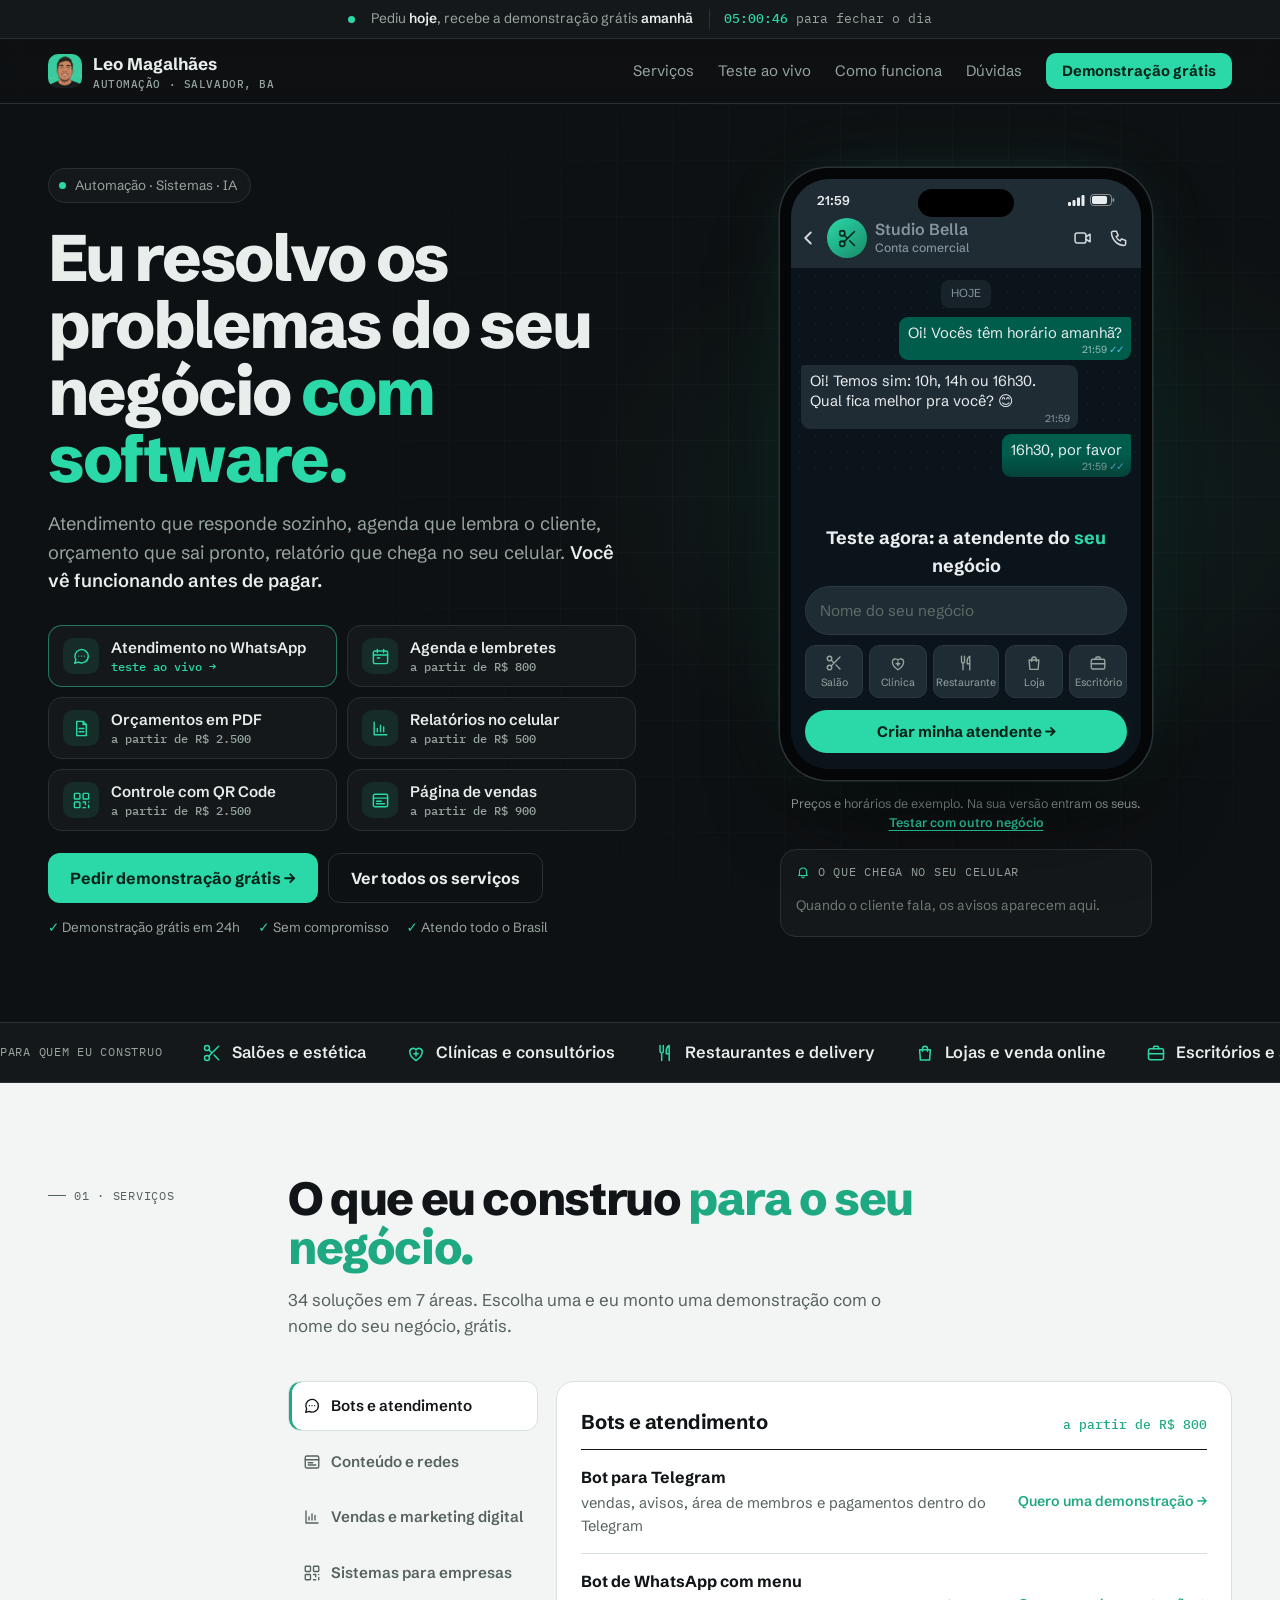
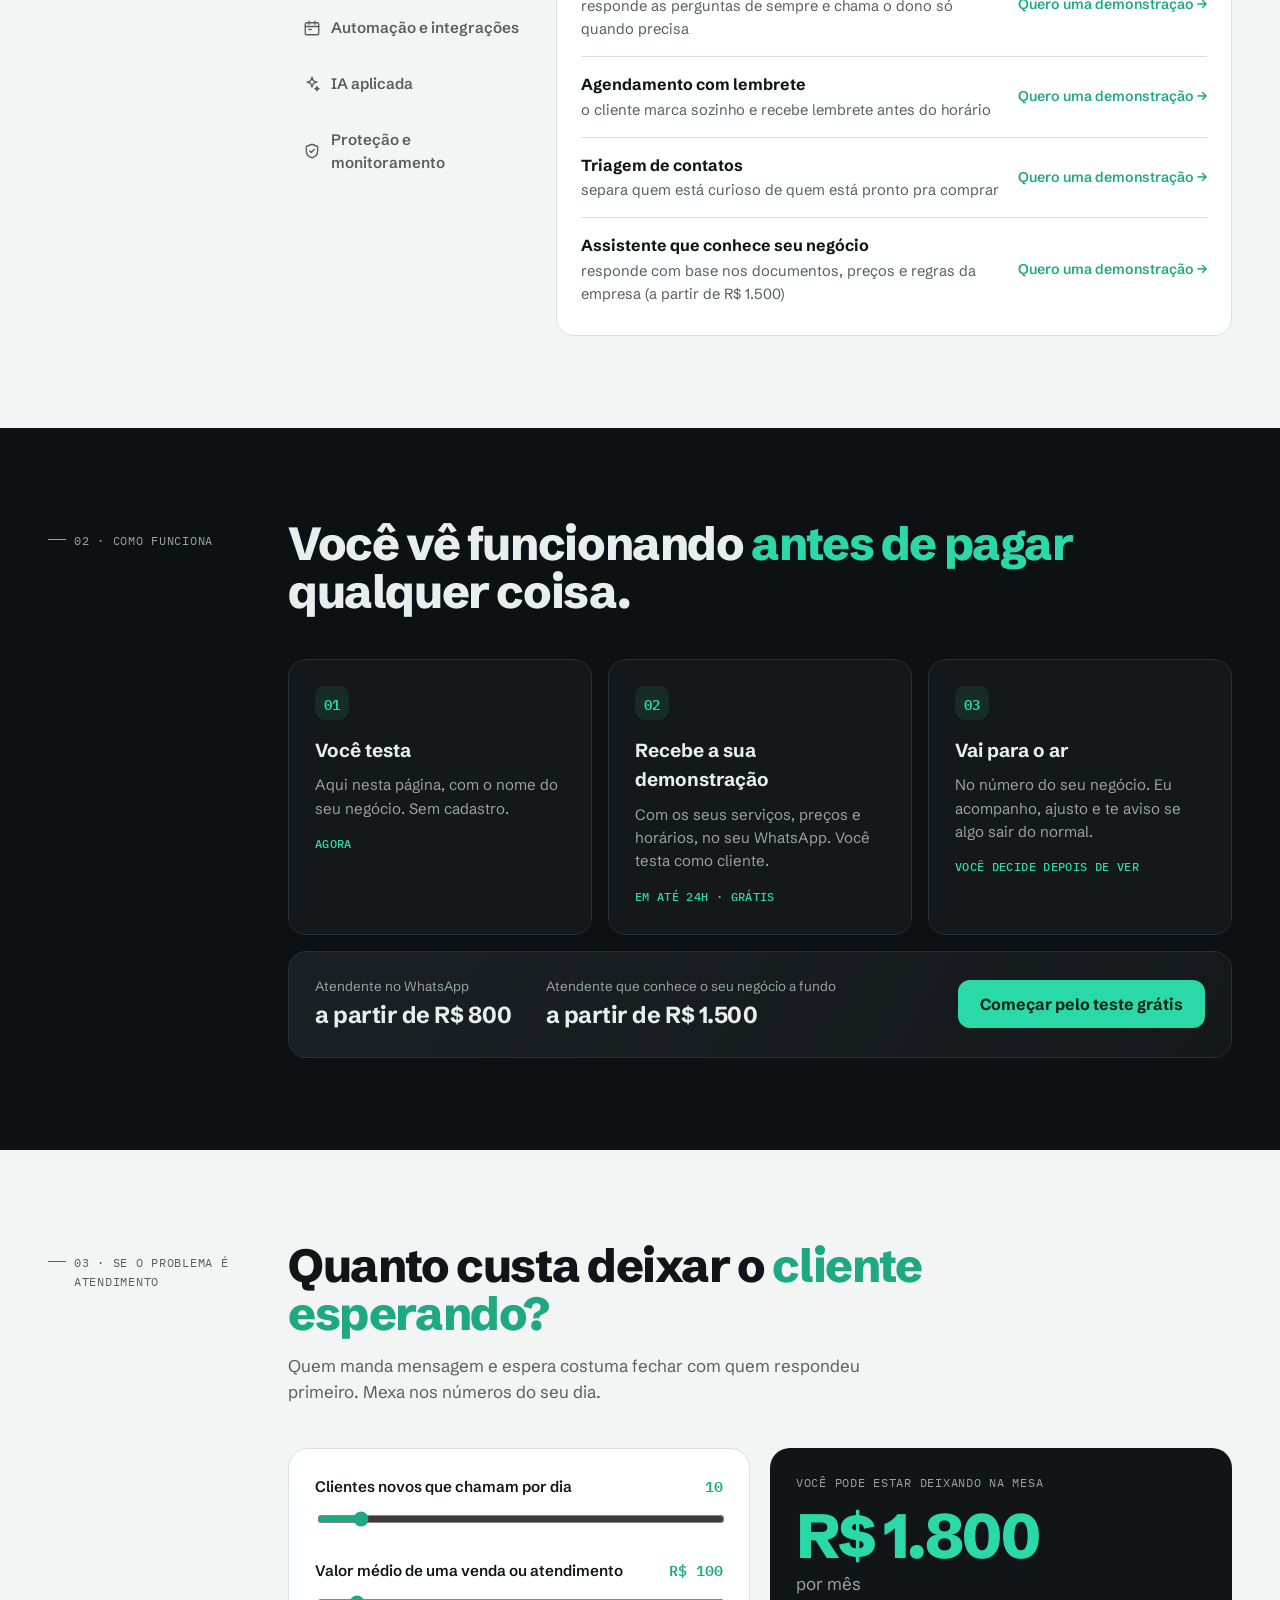
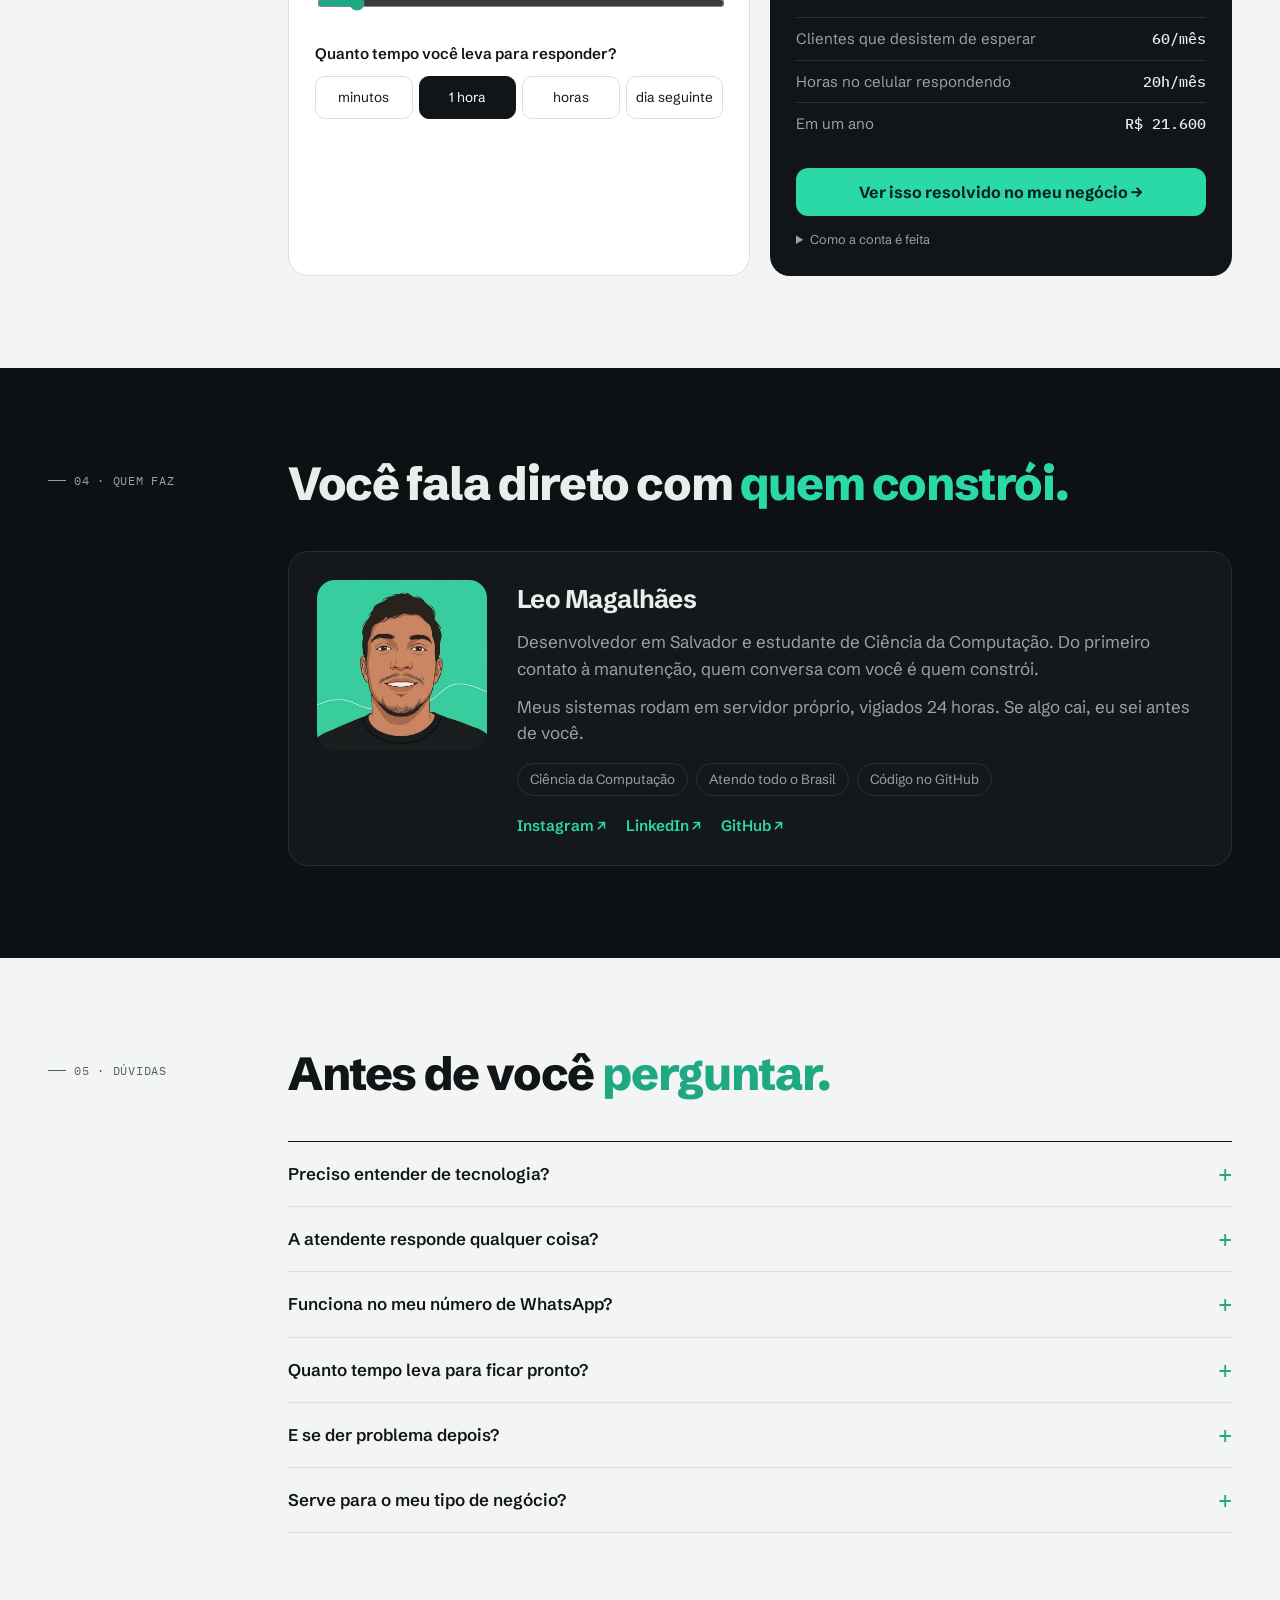
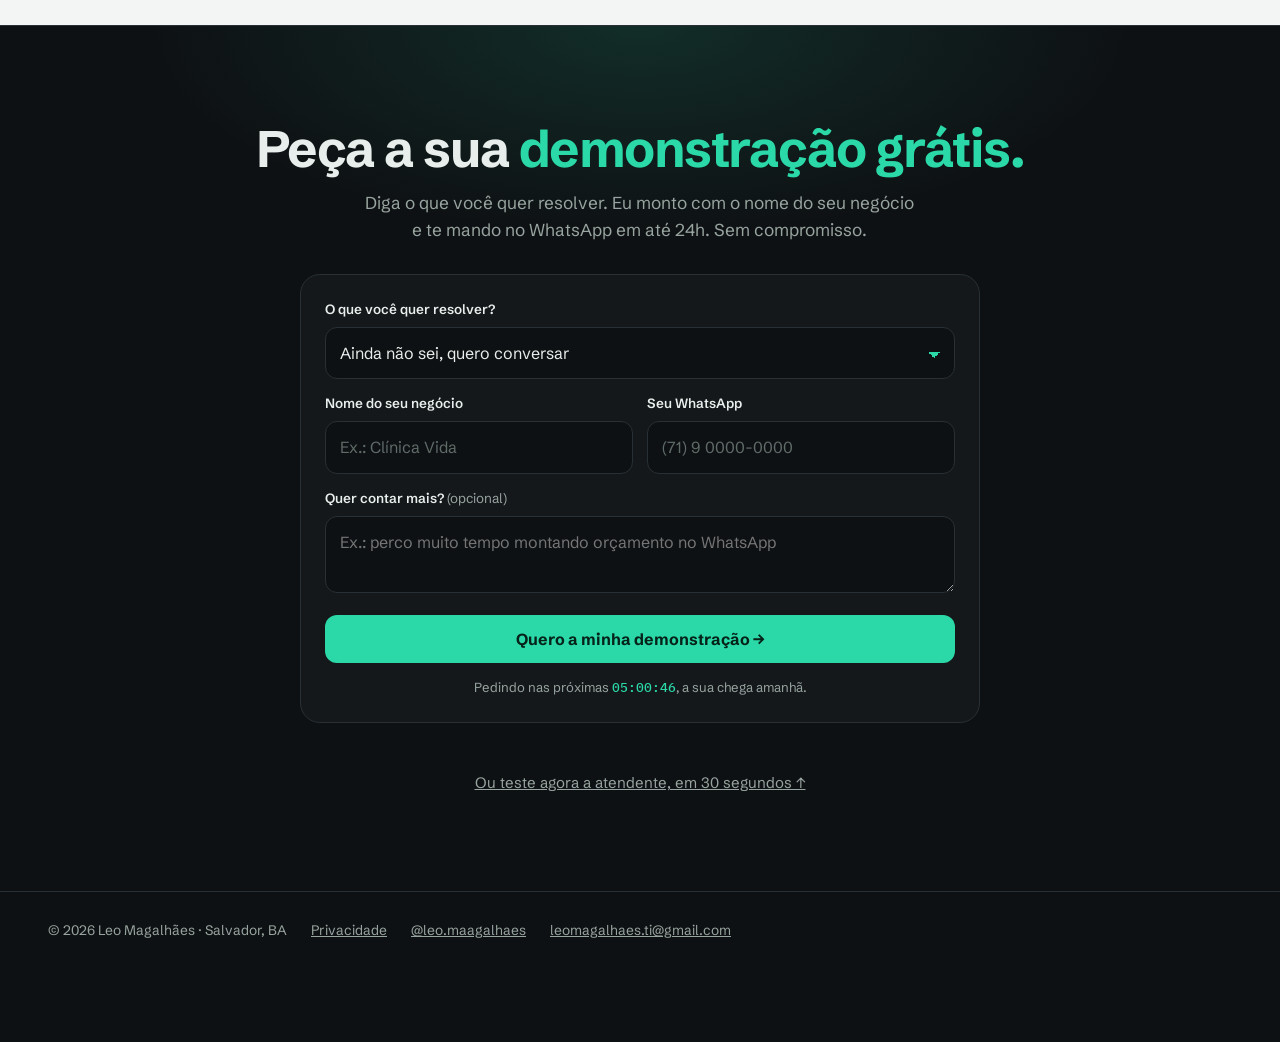
==== commit 43ac998a: "Site principal: oferta ampla com 34 serviços e pedido por serviço Co-Authored-By: Claude Opus 5.5 <n" ====
--- a/index.html
+++ b/index.html
@@ -4,10 +4,10 @@
 <meta charset="utf-8">
 <meta name="viewport" content="width=device-width, initial-scale=1">
 <meta name="theme-color" content="#0E1113">
-<title>Leo Magalhães · Atendimento automático no WhatsApp</title>
-<meta name="description" content="Atendentes que respondem, tiram dúvida de preço e marcam horário pelo WhatsApp do seu negócio. Teste agora com o nome do seu negócio.">
-<meta property="og:title" content="Leo Magalhães · Atendimento automático no WhatsApp">
-<meta property="og:description" content="Teste agora, com o nome do seu negócio, a atendente que responde seus clientes em segundos.">
+<title>Leo Magalhães · Automação, sistemas e IA para o seu negócio</title>
+<meta name="description" content="Atendimento no WhatsApp, agenda, orçamentos, relatórios e sistemas sob medida. Demonstração grátis com o nome do seu negócio em 24h.">
+<meta property="og:title" content="Leo Magalhães · Automação, sistemas e IA para o seu negócio">
+<meta property="og:description" content="Você vê funcionando antes de pagar: demonstração grátis com o nome do seu negócio em 24h.">
 <meta property="og:url" content="https://leomagalhaesti.github.io/">
 <meta property="og:type" content="website">
 <meta property="og:image" content="https://leomagalhaesti.github.io/previa.png">
@@ -308,6 +308,70 @@
 dialog .bt{width:100%}
 dialog .alt{margin:14px 0 0;font-size:.9rem;text-align:center}
 dialog .alt a{color:var(--menta);font-weight:600}
+
+/* 2026-10-23 · oferta ampla: atalhos de serviço no herói, teste dentro do celular, catálogo e pedido com serviço */
+.sr{position:absolute;width:1px;height:1px;overflow:hidden;clip:rect(0 0 0 0);white-space:nowrap}
+.atalhos{display:grid;grid-template-columns:1fr 1fr;gap:10px;margin:0 0 22px}
+.atalho{display:flex;align-items:center;gap:12px;padding:12px 14px;border:1px solid var(--linha);border-radius:14px;background:var(--g1);text-decoration:none;transition:border-color .15s,background .15s}
+.atalho:hover{border-color:var(--menta);background:var(--g2)}
+.atalho .ic{flex:none;width:36px;height:36px;border-radius:10px;background:var(--menta-fundo);display:grid;place-items:center}
+.atalho .ic svg{width:19px;height:19px;stroke:var(--menta)}
+.atalho b{display:block;font-size:.95rem;font-weight:600;line-height:1.25}
+.atalho small{display:block;font:500 .72rem var(--mono);color:var(--suave);margin-top:2px}
+.atalho:first-child{border-color:rgba(43,217,168,.5)}
+.atalho:first-child small{color:var(--menta)}
+.acoes-topo{display:flex;flex-wrap:wrap;gap:10px}
+.bt.contorno{background:transparent;color:var(--texto);border:1.5px solid var(--linha);box-shadow:none}
+.bt.contorno:hover{border-color:var(--menta);color:var(--menta);background:transparent}
+@media (max-width:520px){.atalhos{gap:8px}.atalho{flex-direction:column;align-items:flex-start;gap:8px;padding:12px}.atalho b{font-size:.88rem}.acoes-topo .bt{flex:1 1 100%}}
+.so-cel{display:none}
+@media (max-width:600px){.so-pc{display:none}.so-cel{display:inline}.marca{white-space:nowrap}}
+/* teste dentro do celular */
+.tampa{height:auto;top:auto;padding:70px 14px 16px;pointer-events:auto;background:linear-gradient(to bottom,rgba(11,20,26,0),rgba(11,20,26,.97) 60px)}
+.tampa.some{pointer-events:none}
+.tampa .monta{all:unset;display:block;width:100%;text-align:left}
+.tampa-tit{display:block;font-size:1.02rem;color:#E9EDEF;margin:0 0 10px;text-align:center}
+.tampa-tit em{font-style:normal;color:var(--menta)}
+.tampa .campo{margin-bottom:10px}
+.tampa .campo input{background:#1F2C34;border-color:#2A3942;padding:12px 14px;font-size:.95rem;border-radius:999px}
+.tampa .ramos{grid-template-columns:repeat(5,1fr);gap:6px;margin-bottom:12px}
+.tampa .ramos button{padding:8px 2px 7px;font-size:.66rem;gap:5px;background:#1F2C34;border-color:#2A3942;border-radius:10px}
+.tampa .ramos button svg{width:18px;height:18px}
+.tampa .bt{padding:12px 16px;border-radius:999px;font-size:.95rem}
+.link{all:unset;cursor:pointer;color:var(--menta);font-weight:600;text-decoration:underline;text-underline-offset:3px}
+/* catálogo */
+.catalogo{display:grid;grid-template-columns:250px 1fr;gap:18px;align-items:start}
+.abas{display:flex;flex-direction:column;gap:6px}
+.abas button{all:unset;cursor:pointer;display:flex;align-items:center;gap:10px;padding:12px 14px;border-radius:12px;font-weight:600;font-size:.95rem;color:var(--tinta2);border:1px solid transparent}
+.abas button svg{width:18px;height:18px;stroke:currentColor;flex:none}
+.abas button:hover{color:var(--tinta);background:#fff}
+.abas button[aria-selected="true"]{background:#fff;color:var(--tinta);border-color:var(--linha-clara);box-shadow:inset 3px 0 0 var(--menta-esc)}
+.abas button:focus-visible{outline:2px solid var(--menta-esc)}
+.painel{background:#fff;border:1px solid var(--linha-clara);border-radius:18px;padding:8px 24px 14px}
+.painel header{display:flex;flex-wrap:wrap;justify-content:space-between;align-items:baseline;gap:6px 20px;padding:16px 0 12px;border-bottom:1.5px solid var(--tinta)}
+.painel h3{margin:0;font-size:1.25rem;letter-spacing:-.01em}
+.painel header span{font:500 .8rem var(--mono);color:var(--menta-esc)}
+.painel ul{list-style:none;margin:0;padding:0}
+.painel li{display:flex;justify-content:space-between;align-items:center;gap:18px;padding:15px 0;border-bottom:1px solid var(--linha-clara)}
+.painel li:last-child{border-bottom:0}
+.painel li b{display:block;font-size:1rem}
+.painel li div span{display:block;color:var(--tinta2);font-size:.92rem;margin-top:2px}
+.painel li a{flex:none;font-weight:600;font-size:.88rem;color:var(--menta-esc);text-decoration:none;white-space:nowrap}
+.painel li a:hover{text-decoration:underline}
+@media (max-width:860px){.catalogo{grid-template-columns:1fr}.abas{flex-direction:row;overflow-x:auto;scrollbar-width:none;margin:0 -18px;padding:0 18px}.abas::-webkit-scrollbar{display:none}.abas button{flex:none;white-space:nowrap}.painel{padding:4px 18px 10px}.painel li{flex-direction:column;align-items:flex-start;gap:8px}}
+/* pedido com serviço */
+.final h2 em{font-style:normal;color:var(--menta)}
+.rapido{display:grid;grid-template-columns:1fr 1fr;gap:14px;max-width:680px;text-align:left;background:var(--g1);border:1px solid var(--linha);border-radius:20px;padding:24px}
+.rapido label span{display:block;font-size:.84rem;font-weight:600;margin-bottom:7px}
+.rapido label span i{font-style:normal;color:var(--suave);font-weight:400}
+.rapido input,.rapido select,.rapido textarea{width:100%;padding:13px 14px;border-radius:12px;border:1.5px solid var(--linha);background:var(--g0);color:var(--texto);font:inherit;font-size:1rem}
+.rapido select{appearance:none;background-image:linear-gradient(45deg,transparent 50%,var(--menta) 50%),linear-gradient(135deg,var(--menta) 50%,transparent 50%);background-position:calc(100% - 20px) 55%,calc(100% - 14px) 55%;background-size:6px 6px;background-repeat:no-repeat;padding-right:40px}
+.rapido textarea{resize:vertical;min-height:52px}
+.rapido input:focus,.rapido select:focus,.rapido textarea:focus{outline:none;border-color:var(--menta)}
+.rapido .largo{grid-column:1/-1}
+.rapido .bt{width:100%}
+.rapido .prazo-mini{margin:0}
+@media (max-width:600px){.rapido{grid-template-columns:1fr;padding:18px}}
 </style>
 </head>
 <body>
@@ -328,6 +392,8 @@
     <symbol id="i-qr" viewBox="0 0 24 24" fill="none" stroke-width="1.8" stroke-linecap="round" stroke-linejoin="round"><rect x="3" y="3" width="7" height="7" rx="1"/><rect x="14" y="3" width="7" height="7" rx="1"/><rect x="3" y="14" width="7" height="7" rx="1"/><path d="M14 14h3v3M21 14v.01M14 21h3M21 18v3"/></symbol>
     <symbol id="i-pagina" viewBox="0 0 24 24" fill="none" stroke-width="1.8" stroke-linecap="round" stroke-linejoin="round"><rect x="3" y="4" width="18" height="16" rx="2"/><path d="M3 9h18M7 13h6M7 16h10"/></symbol>
     <symbol id="i-escudo" viewBox="0 0 24 24" fill="none" stroke-width="1.8" stroke-linecap="round" stroke-linejoin="round"><path d="M12 3 4.5 6v6c0 4.5 3.2 7.8 7.5 9 4.3-1.2 7.5-4.5 7.5-9V6z"/><path d="m9 12 2 2 4-4"/></symbol>
+    <symbol id="i-mensagem" viewBox="0 0 24 24" fill="none" stroke-width="1.8" stroke-linecap="round" stroke-linejoin="round"><path d="M20.5 11.6a8.4 8.4 0 0 1-12.3 7.5L3.5 20.5l1.4-4.5a8.4 8.4 0 1 1 15.6-4.4z"/><path d="M8.5 11.5h.01M12 11.5h.01M15.5 11.5h.01"/></symbol>
+    <symbol id="i-ia" viewBox="0 0 24 24" fill="none" stroke-width="1.8" stroke-linecap="round" stroke-linejoin="round"><path d="M12 3l1.8 4.7L18.5 9.5l-4.7 1.8L12 16l-1.8-4.7L5.5 9.5l4.7-1.8z"/><path d="M18.5 15.5l.8 2 2 .8-2 .8-.8 2-.8-2-2-.8 2-.8z"/></symbol>
     <symbol id="i-sino" viewBox="0 0 24 24" fill="none" stroke-width="1.8" stroke-linecap="round" stroke-linejoin="round"><path d="M6 16V11a6 6 0 0 1 12 0v5l1.5 2h-15zM10 20a2 2 0 0 0 4 0"/></symbol>
   </defs>
 </svg>
@@ -338,9 +404,9 @@
   <div class="casca">
     <a class="marca" href="#topo"><img src="img/foto.jpg" alt="" width="34" height="34"><span>Leo Magalhães<small>Automação · Salvador, BA</small></span></a>
     <nav class="menu" aria-label="Seções">
-      <a href="#teste">Teste ao vivo</a><a href="#conta">Quanto você perde</a><a href="#como">Como funciona</a><a href="#duvidas">Dúvidas</a>
+      <a href="#servicos">Serviços</a><a href="#teste-cel" data-foca>Teste ao vivo</a><a href="#como">Como funciona</a><a href="#duvidas">Dúvidas</a>
     </nav>
-    <a class="bt peq" href="#teste" data-foca>Testar grátis</a>
+    <a class="bt peq" href="#fim" data-pedir=""><span class="so-pc">Demonstração grátis</span><span class="so-cel">Demo grátis</span></a>
   </div>
 </header>
 
@@ -348,29 +414,18 @@
 <section class="abre" id="teste">
   <div class="casca">
     <div>
-      <span class="selo"><span class="pulso"></span>Atendimento automático no WhatsApp</span>
-      <h1>Seu cliente chama às 23h. <em>Seu negócio responde em segundos.</em></h1>
-      <p class="lead">Eu construo atendentes que respondem, tiram dúvida de preço e marcam horário pelo WhatsApp, e só chamam você quando precisa. <b>Não acredite em mim: teste agora, com o nome do seu negócio.</b></p>
-
-      <form class="monta" id="monta" autocomplete="off">
-        <h2>Crie a sua atendente em 10 segundos</h2>
-        <p>Depois, faça o papel do seu cliente e converse com ela pelo celular.</p>
-        <label class="campo"><span>Nome do seu negócio</span><input id="negocio" maxlength="40" placeholder="Ex.: Studio Bella" required></label>
-        <div class="campo"><span id="ramo-tit">Seu ramo</span></div>
-        <div class="ramos" role="group" aria-labelledby="ramo-tit" id="ramos">
-          <button type="button" data-r="salao" aria-pressed="false"><svg aria-hidden="true"><use href="#i-salao"/></svg>Salão e estética</button>
-          <button type="button" data-r="clinica" aria-pressed="false"><svg aria-hidden="true"><use href="#i-clinica"/></svg>Clínica</button>
-          <button type="button" data-r="restaurante" aria-pressed="false"><svg aria-hidden="true"><use href="#i-restaurante"/></svg>Restaurante</button>
-          <button type="button" data-r="loja" aria-pressed="false"><svg aria-hidden="true"><use href="#i-loja"/></svg>Loja</button>
-          <button type="button" data-r="servicos" aria-pressed="false"><svg aria-hidden="true"><use href="#i-servicos"/></svg>Escritório</button>
-        </div>
-        <button class="bt" type="submit" id="criar">Criar minha atendente →</button>
-        <div class="garantias"><span>Grátis</span><span>Sem cadastro</span><span>Pronto em 10 segundos</span></div>
-      </form>
+      <span class="selo"><span class="pulso"></span>Automação · Sistemas · IA</span>
+      <h1>Eu resolvo os problemas do seu negócio <em>com software.</em></h1>
+      <p class="lead">Atendimento que responde sozinho, agenda que lembra o cliente, orçamento que sai pronto, relatório que chega no seu celular. <b>Você vê funcionando antes de pagar.</b></p>
+      <div class="atalhos"><a class="atalho" href="#teste-cel" data-foca><span class="ic"><svg aria-hidden="true"><use href="#i-mensagem"/></svg></span><span><b>Atendimento no WhatsApp</b><small>teste ao vivo →</small></span></a><a class="atalho" href="#fim" data-pedir="Agendamento com lembrete"><span class="ic"><svg aria-hidden="true"><use href="#i-agenda"/></svg></span><span><b>Agenda e lembretes</b><small>a partir de R$ 800</small></span></a><a class="atalho" href="#fim" data-pedir="Orçamentos e PDFs automáticos"><span class="ic"><svg aria-hidden="true"><use href="#i-doc"/></svg></span><span><b>Orçamentos em PDF</b><small>a partir de R$ 2.500</small></span></a><a class="atalho" href="#fim" data-pedir="Relatórios que chegam sozinhos"><span class="ic"><svg aria-hidden="true"><use href="#i-grafico"/></svg></span><span><b>Relatórios no celular</b><small>a partir de R$ 500</small></span></a><a class="atalho" href="#fim" data-pedir="Controle com QR Code"><span class="ic"><svg aria-hidden="true"><use href="#i-qr"/></svg></span><span><b>Controle com QR Code</b><small>a partir de R$ 2.500</small></span></a><a class="atalho" href="#fim" data-pedir="Página de vendas"><span class="ic"><svg aria-hidden="true"><use href="#i-pagina"/></svg></span><span><b>Página de vendas</b><small>a partir de R$ 900</small></span></a></div>
+      <div class="acoes-topo"><a class="bt" href="#fim" data-pedir="">Pedir demonstração grátis →</a><a class="bt contorno" href="#servicos">Ver todos os serviços</a></div>
+      <div class="garantias"><span>Demonstração grátis em 24h</span><span>Sem compromisso</span><span>Atendo todo o Brasil</span></div>
+
+      
     </div>
 
     <div class="palco">
-      <div class="cel" aria-label="Simulação do WhatsApp do seu negócio">
+      <div class="cel" id="teste-cel" aria-label="Simulação do WhatsApp do seu negócio">
         <div class="tela">
           <div class="ilha"></div>
           <div class="status"><span id="hora-cel">--:--</span><span class="ics" aria-hidden="true">
@@ -394,10 +449,22 @@
             </div>
             <button id="enviar" aria-label="Enviar" disabled><svg width="20" height="20" viewBox="0 0 24 24" fill="#fff" aria-hidden="true"><path d="M3.4 20.4 21 12 3.4 3.6 3.4 10l12.6 2-12.6 2z"/></svg></button>
           </form>
-          <div class="tampa" id="tampa"><div><strong>Aqui aparece a sua atendente</strong><p id="tampa-txt">Digite o nome do seu negócio e toque em "Criar".</p></div></div>
+          <div class="tampa" id="tampa"><form class="monta" id="monta" autocomplete="off">
+        <strong class="tampa-tit">Teste agora: a atendente do <em>seu</em> negócio</strong>
+        <label class="campo"><span class="sr">Nome do seu negócio</span><input id="negocio" maxlength="40" placeholder="Nome do seu negócio" required></label>
+        <span class="sr" id="ramo-tit">Seu ramo</span>
+        <div class="ramos" role="group" aria-labelledby="ramo-tit" id="ramos">
+          <button type="button" data-r="salao" aria-pressed="false"><svg aria-hidden="true"><use href="#i-salao"/></svg>Salão</button>
+          <button type="button" data-r="clinica" aria-pressed="false"><svg aria-hidden="true"><use href="#i-clinica"/></svg>Clínica</button>
+          <button type="button" data-r="restaurante" aria-pressed="false"><svg aria-hidden="true"><use href="#i-restaurante"/></svg>Restaurante</button>
+          <button type="button" data-r="loja" aria-pressed="false"><svg aria-hidden="true"><use href="#i-loja"/></svg>Loja</button>
+          <button type="button" data-r="servicos" aria-pressed="false"><svg aria-hidden="true"><use href="#i-servicos"/></svg>Escritório</button>
+        </div>
+        <button class="bt" type="submit" id="criar">Criar minha atendente →</button>
+      </form></div>
         </div>
       </div>
-      <p class="aviso-ex">Preços e horários de exemplo. Na sua versão entram os seus.</p>
+      <p class="aviso-ex">Preços e horários de exemplo. Na sua versão entram os seus. <button type="button" id="de-novo" class="link" hidden>Testar com outro negócio</button></p>
 
       <div class="dono" aria-live="polite">
         <header><span class="mono"><svg aria-hidden="true"><use href="#i-sino"/></svg>O que chega no SEU celular</span></header>
@@ -425,9 +492,37 @@
 
 <div class="faixa" aria-label="Para quem eu construo"><div class="trilho" id="trilho"></div></div>
 
+<section class="s clara" id="servicos">
+  <div class="casca">
+    <div class="tit"><span class="mono">01 · Serviços</span><div><h2>O que eu construo <em>para o seu negócio.</em></h2><p>34 soluções em 7 áreas. Escolha uma e eu monto uma demonstração com o nome do seu negócio, grátis.</p></div></div>
+    <div class="catalogo recuo">
+      <div class="abas" role="tablist" aria-label="Áreas"><button type="button" role="tab" aria-selected="true" data-a="0"><svg aria-hidden="true"><use href="#i-mensagem"/></svg>Bots e atendimento</button><button type="button" role="tab" aria-selected="false" data-a="1"><svg aria-hidden="true"><use href="#i-pagina"/></svg>Conteúdo e redes</button><button type="button" role="tab" aria-selected="false" data-a="2"><svg aria-hidden="true"><use href="#i-grafico"/></svg>Vendas e marketing digital</button><button type="button" role="tab" aria-selected="false" data-a="3"><svg aria-hidden="true"><use href="#i-qr"/></svg>Sistemas para empresas</button><button type="button" role="tab" aria-selected="false" data-a="4"><svg aria-hidden="true"><use href="#i-agenda"/></svg>Automação e integrações</button><button type="button" role="tab" aria-selected="false" data-a="5"><svg aria-hidden="true"><use href="#i-ia"/></svg>IA aplicada</button><button type="button" role="tab" aria-selected="false" data-a="6"><svg aria-hidden="true"><use href="#i-escudo"/></svg>Proteção e monitoramento</button></div>
+      <div class="paineis"><div class="painel" role="tabpanel" data-a="0"><header><h3>Bots e atendimento</h3><span>a partir de R$ 800</span></header><ul><li><div><b>Bot para Telegram</b><span>vendas, avisos, área de membros e pagamentos dentro do Telegram</span></div><a href="#fim" data-pedir="Bot para Telegram">Quero uma demonstração →</a></li><li><div><b>Bot de WhatsApp com menu</b><span>responde as perguntas de sempre e chama o dono só quando precisa</span></div><a href="#fim" data-pedir="Bot de WhatsApp com menu">Quero uma demonstração →</a></li><li><div><b>Agendamento com lembrete</b><span>o cliente marca sozinho e recebe lembrete antes do horário</span></div><a href="#fim" data-pedir="Agendamento com lembrete">Quero uma demonstração →</a></li><li><div><b>Triagem de contatos</b><span>separa quem está curioso de quem está pronto pra comprar</span></div><a href="#fim" data-pedir="Triagem de contatos">Quero uma demonstração →</a></li><li><div><b>Assistente que conhece seu negócio</b><span>responde com base nos documentos, preços e regras da empresa (a partir de R$ 1.500)</span></div><a href="#fim" data-pedir="Assistente que conhece seu negócio">Quero uma demonstração →</a></li></ul></div><div class="painel" role="tabpanel" data-a="1" hidden><header><h3>Conteúdo e redes</h3><span>a partir de R$ 1.200 de implantação + R$ 300/mês</span></header><ul><li><div><b>Posts diários com aprovação no celular</b><span>tema, texto e arte prontos; a pessoa só aprova com um toque</span></div><a href="#fim" data-pedir="Posts diários com aprovação no celular">Quero uma demonstração →</a></li><li><div><b>Roteiros que se autovalidam</b><span>cada roteiro passa por checagem de fatos, tamanho e gancho</span></div><a href="#fim" data-pedir="Roteiros que se autovalidam">Quero uma demonstração →</a></li><li><div><b>Canal dark completo</b><span>roteiro, voz, edição e publicação no YouTube sem aparecer</span></div><a href="#fim" data-pedir="Canal dark completo">Quero uma demonstração →</a></li><li><div><b>Cortes e Reels a partir de vídeo longo</b><span>um vídeo vira vários cortes com legenda</span></div><a href="#fim" data-pedir="Cortes e Reels a partir de vídeo longo">Quero uma demonstração →</a></li><li><div><b>Radar de tendências do seu nicho</b><span>o que está em alta na semana, pronto pra virar pauta</span></div><a href="#fim" data-pedir="Radar de tendências do seu nicho">Quero uma demonstração →</a></li></ul></div><div class="painel" role="tabpanel" data-a="2" hidden><header><h3>Vendas e marketing digital</h3><span>página de vendas a partir de R$ 900; funil com e-mails a partir de R$ 1.500; demais a partir de R$ 900</span></header><ul><li><div><b>Página de vendas</b><span>pensada para decidir rápido, com checkout integrado</span></div><a href="#fim" data-pedir="Página de vendas">Quero uma demonstração →</a></li><li><div><b>Funil com e-mails automáticos</b><span>quem deixa o contato recebe a sequência certa até comprar</span></div><a href="#fim" data-pedir="Funil com e-mails automáticos">Quero uma demonstração →</a></li><li><div><b>Garimpo de anúncios que vendem</b><span>mapeia o que já vende no nicho antes de gastar com tráfego</span></div><a href="#fim" data-pedir="Garimpo de anúncios que vendem">Quero uma demonstração →</a></li><li><div><b>Métricas da campanha no celular</b><span>resumo diário do que gastou, do que voltou e do que ajustar</span></div><a href="#fim" data-pedir="Métricas da campanha no celular">Quero uma demonstração →</a></li><li><div><b>Produto digital do zero</b><span>guia, kit ou curso: conteúdo, capa, página e checkout</span></div><a href="#fim" data-pedir="Produto digital do zero">Quero uma demonstração →</a></li></ul></div><div class="painel" role="tabpanel" data-a="3" hidden><header><h3>Sistemas para empresas</h3><span>a partir de R$ 2.500</span></header><ul><li><div><b>Controle com QR Code</b><span>estoque, equipamentos ou ferramentas: quem pegou, quando e o que voltou</span></div><a href="#fim" data-pedir="Controle com QR Code">Quero uma demonstração →</a></li><li><div><b>Agenda e reservas online</b><span>horários, salas ou serviços reservados sem troca de mensagens</span></div><a href="#fim" data-pedir="Agenda e reservas online">Quero uma demonstração →</a></li><li><div><b>Painel administrativo sob medida</b><span>os números do negócio numa tela só, atualizados sozinhos</span></div><a href="#fim" data-pedir="Painel administrativo sob medida">Quero uma demonstração →</a></li><li><div><b>Orçamentos e PDFs automáticos</b><span>preencheu, saiu o documento pronto com a marca</span></div><a href="#fim" data-pedir="Orçamentos e PDFs automáticos">Quero uma demonstração →</a></li><li><div><b>App que funciona no celular</b><span>instala pelo navegador, funciona offline, sem loja</span></div><a href="#fim" data-pedir="App que funciona no celular">Quero uma demonstração →</a></li></ul></div><div class="painel" role="tabpanel" data-a="4" hidden><header><h3>Automação e integrações</h3><span>a partir de R$ 500</span></header><ul><li><div><b>Ferramentas conversando entre si</b><span>planilha, CRM, e-mail e WhatsApp trocando dados sem copiar e colar</span></div><a href="#fim" data-pedir="Ferramentas conversando entre si">Quero uma demonstração →</a></li><li><div><b>Relatórios que chegam sozinhos</b><span>o resumo do dia ou da semana no WhatsApp ou e-mail</span></div><a href="#fim" data-pedir="Relatórios que chegam sozinhos">Quero uma demonstração →</a></li><li><div><b>Monitor de preços e concorrentes</b><span>avisa quando um preço muda ou um concorrente lança algo</span></div><a href="#fim" data-pedir="Monitor de preços e concorrentes">Quero uma demonstração →</a></li><li><div><b>Planilhas que se atualizam</b><span>os dados entram sozinhos</span></div><a href="#fim" data-pedir="Planilhas que se atualizam">Quero uma demonstração →</a></li><li><div><b>Alertas fora do normal</b><span>venda caiu, pedido parado, site lento: aviso na hora</span></div><a href="#fim" data-pedir="Alertas fora do normal">Quero uma demonstração →</a></li></ul></div><div class="painel" role="tabpanel" data-a="5" hidden><header><h3>IA aplicada</h3><span>a partir de R$ 1.500</span></header><ul><li><div><b>Chat com IA no seu site</b><span>atende o visitante a qualquer hora</span></div><a href="#fim" data-pedir="Chat com IA no seu site">Quero uma demonstração →</a></li><li><div><b>Leitura de documentos e notas</b><span>extrai dados de PDFs, notas fiscais e formulários pra planilha</span></div><a href="#fim" data-pedir="Leitura de documentos e notas">Quero uma demonstração →</a></li><li><div><b>Classificação de mensagens</b><span>e-mails e pedidos separados por assunto e prioridade</span></div><a href="#fim" data-pedir="Classificação de mensagens">Quero uma demonstração →</a></li><li><div><b>Imagens e textos na sua identidade</b><span>peças geradas no padrão da marca</span></div><a href="#fim" data-pedir="Imagens e textos na sua identidade">Quero uma demonstração →</a></li><li><div><b>Resumo diário do seu mercado</b><span>as notícias do ramo num texto curto de manhã</span></div><a href="#fim" data-pedir="Resumo diário do seu mercado">Quero uma demonstração →</a></li></ul></div><div class="painel" role="tabpanel" data-a="6" hidden><header><h3>Proteção e monitoramento</h3><span>a partir de R$ 150/mês</span></header><ul><li><div><b>Site e sistemas vigiados 24h</b><span>alerta antes do cliente perceber que caiu</span></div><a href="#fim" data-pedir="Site e sistemas vigiados 24h">Quero uma demonstração →</a></li><li><div><b>Backup automático</b><span>cópias diárias em outro lugar, prontas pra restaurar</span></div><a href="#fim" data-pedir="Backup automático">Quero uma demonstração →</a></li><li><div><b>Revisão de segurança básica</b><span>senhas, acessos e pontos fracos, com o que corrigir primeiro</span></div><a href="#fim" data-pedir="Revisão de segurança básica">Quero uma demonstração →</a></li><li><div><b>Proteção contra golpes no atendimento</b><span>evita pagamento falso e perfil clonado</span></div><a href="#fim" data-pedir="Proteção contra golpes no atendimento">Quero uma demonstração →</a></li></ul></div></div>
+    </div>
+  </div>
+</section>
+
+<section class="s" id="como">
+  <div class="casca">
+    <div class="tit"><span class="mono">02 · Como funciona</span><div><h2>Você vê funcionando <em>antes de pagar</em> qualquer coisa.</h2></div></div>
+    <div class="recuo">
+      <div class="passos">
+        <div class="passo"><span class="n">01</span><h3>Você testa</h3><p>Aqui nesta página, com o nome do seu negócio. Sem cadastro.</p><span class="quando">AGORA</span></div>
+        <div class="passo"><span class="n">02</span><h3>Recebe a sua demonstração</h3><p>Com os seus serviços, preços e horários, no seu WhatsApp. Você testa como cliente.</p><span class="quando">EM ATÉ 24H · GRÁTIS</span></div>
+        <div class="passo"><span class="n">03</span><h3>Vai para o ar</h3><p>No número do seu negócio. Eu acompanho, ajusto e te aviso se algo sair do normal.</p><span class="quando">VOCÊ DECIDE DEPOIS DE VER</span></div>
+      </div>
+      <div class="preco">
+        <div><small>Atendente no WhatsApp</small><b>a partir de R$ 800</b></div>
+        <div><small>Atendente que conhece o seu negócio a fundo</small><b>a partir de R$ 1.500</b></div>
+        <a class="bt" href="#teste" data-foca>Começar pelo teste grátis</a>
+      </div>
+    </div>
+  </div>
+</section>
+
 <section class="s clara" id="conta">
   <div class="casca">
-    <div class="tit"><span class="mono">01 · A conta</span><div><h2>Quanto custa deixar o <em>cliente esperando?</em></h2><p>Quem manda mensagem e espera costuma fechar com quem respondeu primeiro. Mexa nos números do seu dia.</p></div></div>
+    <div class="tit"><span class="mono">03 · Se o problema é atendimento</span><div><h2>Quanto custa deixar o <em>cliente esperando?</em></h2><p>Quem manda mensagem e espera costuma fechar com quem respondeu primeiro. Mexa nos números do seu dia.</p></div></div>
     <div class="conta recuo">
       <div class="ctl">
         <label><span>Clientes novos que chamam por dia <output id="o-cli">10</output></span><input type="range" id="r-cli" min="1" max="100" value="10"></label>
@@ -456,38 +551,6 @@
   </div>
 </section>
 
-<section class="s" id="como">
-  <div class="casca">
-    <div class="tit"><span class="mono">02 · Como funciona</span><div><h2>Você vê funcionando <em>antes de pagar</em> qualquer coisa.</h2></div></div>
-    <div class="recuo">
-      <div class="passos">
-        <div class="passo"><span class="n">01</span><h3>Você testa</h3><p>Aqui nesta página, com o nome do seu negócio. Sem cadastro.</p><span class="quando">AGORA</span></div>
-        <div class="passo"><span class="n">02</span><h3>Recebe a sua demonstração</h3><p>Com os seus serviços, preços e horários, no seu WhatsApp. Você testa como cliente.</p><span class="quando">EM ATÉ 24H · GRÁTIS</span></div>
-        <div class="passo"><span class="n">03</span><h3>Vai para o ar</h3><p>No número do seu negócio. Eu acompanho, ajusto e te aviso se algo sair do normal.</p><span class="quando">VOCÊ DECIDE DEPOIS DE VER</span></div>
-      </div>
-      <div class="preco">
-        <div><small>Atendente no WhatsApp</small><b>a partir de R$ 800</b></div>
-        <div><small>Atendente que conhece o seu negócio a fundo</small><b>a partir de R$ 1.500</b></div>
-        <a class="bt" href="#teste" data-foca>Começar pelo teste grátis</a>
-      </div>
-    </div>
-  </div>
-</section>
-
-<section class="s clara" id="mais">
-  <div class="casca">
-    <div class="tit"><span class="mono">03 · Além do atendimento</span><div><h2>Outros problemas que eu <em>resolvo com software.</em></h2><p>Se o seu problema não é atendimento, o caminho é o mesmo: você conta, eu mostro funcionando, você decide.</p></div></div>
-    <div class="servs recuo">
-      <div class="serv"><span class="ic"><svg aria-hidden="true"><use href="#i-agenda"/></svg></span><h3>Agenda e lembretes</h3><p>O cliente marca sozinho e recebe lembrete antes do horário. Menos falta, menos remarcação.</p><span>a partir de R$ 800</span></div>
-      <div class="serv"><span class="ic"><svg aria-hidden="true"><use href="#i-doc"/></svg></span><h3>Orçamentos em PDF</h3><p>Preencheu, saiu o documento pronto com a sua marca, em segundos.</p><span>a partir de R$ 2.500</span></div>
-      <div class="serv"><span class="ic"><svg aria-hidden="true"><use href="#i-grafico"/></svg></span><h3>Relatórios que chegam sozinhos</h3><p>O resumo do dia ou da semana no seu WhatsApp, sem abrir planilha.</p><span>a partir de R$ 500</span></div>
-      <div class="serv"><span class="ic"><svg aria-hidden="true"><use href="#i-qr"/></svg></span><h3>Controle com QR Code</h3><p>Estoque, equipamentos ou ferramentas: quem pegou, quando e o que voltou.</p><span>a partir de R$ 2.500</span></div>
-      <div class="serv"><span class="ic"><svg aria-hidden="true"><use href="#i-pagina"/></svg></span><h3>Página de vendas</h3><p>Pensada para decidir rápido, com pagamento integrado.</p><span>a partir de R$ 900</span></div>
-      <div class="serv"><span class="ic"><svg aria-hidden="true"><use href="#i-escudo"/></svg></span><h3>Sistemas vigiados 24h</h3><p>Site e sistemas monitorados: o alerta chega antes do cliente perceber.</p><span>a partir de R$ 150/mês</span></div>
-    </div>
-  </div>
-</section>
-
 <section class="s">
   <div class="casca">
     <div class="tit"><span class="mono">04 · Quem faz</span><div><h2>Você fala direto com <em>quem constrói.</em></h2></div></div>
@@ -520,16 +583,19 @@
 
 <section class="final" id="fim">
   <div class="casca">
-    <h2>Sem tempo para testar agora?</h2>
-    <p class="intro">Deixe o seu WhatsApp e eu te mando a demonstração pronta, com o nome do seu negócio. Grátis e sem compromisso.</p>
+    <h2>Peça a sua <em>demonstração grátis.</em></h2>
+    <p class="intro">Diga o que você quer resolver. Eu monto com o nome do seu negócio e te mando no WhatsApp em até 24h. Sem compromisso.</p>
     <form class="rapido" id="rapido" novalidate>
-      <input id="r-neg" maxlength="80" placeholder="Nome do seu negócio" aria-label="Nome do seu negócio">
-      <input id="r-zap" type="tel" inputmode="tel" maxlength="20" placeholder="WhatsApp com DDD" aria-label="WhatsApp com DDD">
+      <label class="largo"><span>O que você quer resolver?</span><select id="r-serv"><option value="">Ainda não sei, quero conversar</option><optgroup label="Bots e atendimento"><option>Bot para Telegram</option><option>Bot de WhatsApp com menu</option><option>Agendamento com lembrete</option><option>Triagem de contatos</option><option>Assistente que conhece seu negócio</option></optgroup><optgroup label="Conteúdo e redes"><option>Posts diários com aprovação no celular</option><option>Roteiros que se autovalidam</option><option>Canal dark completo</option><option>Cortes e Reels a partir de vídeo longo</option><option>Radar de tendências do seu nicho</option></optgroup><optgroup label="Vendas e marketing digital"><option>Página de vendas</option><option>Funil com e-mails automáticos</option><option>Garimpo de anúncios que vendem</option><option>Métricas da campanha no celular</option><option>Produto digital do zero</option></optgroup><optgroup label="Sistemas para empresas"><option>Controle com QR Code</option><option>Agenda e reservas online</option><option>Painel administrativo sob medida</option><option>Orçamentos e PDFs automáticos</option><option>App que funciona no celular</option></optgroup><optgroup label="Automação e integrações"><option>Ferramentas conversando entre si</option><option>Relatórios que chegam sozinhos</option><option>Monitor de preços e concorrentes</option><option>Planilhas que se atualizam</option><option>Alertas fora do normal</option></optgroup><optgroup label="IA aplicada"><option>Chat com IA no seu site</option><option>Leitura de documentos e notas</option><option>Classificação de mensagens</option><option>Imagens e textos na sua identidade</option><option>Resumo diário do seu mercado</option></optgroup><optgroup label="Proteção e monitoramento"><option>Site e sistemas vigiados 24h</option><option>Backup automático</option><option>Revisão de segurança básica</option><option>Proteção contra golpes no atendimento</option></optgroup></select></label>
+      <label><span>Nome do seu negócio</span><input id="r-neg" maxlength="80" placeholder="Ex.: Clínica Vida"></label>
+      <label><span>Seu WhatsApp</span><input id="r-zap" type="tel" inputmode="tel" maxlength="20" placeholder="(71) 9 0000-0000"></label>
+      <label class="largo"><span>Quer contar mais? <i>(opcional)</i></span><textarea id="r-det" maxlength="600" rows="2" placeholder="Ex.: perco muito tempo montando orçamento no WhatsApp"></textarea></label>
       <input class="isca" id="r-isca" tabindex="-1" autocomplete="off" aria-hidden="true">
-      <button class="bt">Quero receber →</button>
+      <button class="bt largo">Quero a minha demonstração →</button>
+      <p class="prazo-mini largo">Pedindo nas próximas <b data-falta>--:--:--</b>, a sua chega amanhã.</p>
     </form>
     <p class="rapido-msg" id="r-msg" role="status"></p>
-    <a class="alt" href="#teste" data-foca>Ou teste agora, em 30 segundos ↑</a>
+    <a class="alt" href="#teste-cel" data-foca>Ou teste agora a atendente, em 30 segundos ↑</a>
   </div>
 </section>
 </main>
@@ -537,16 +603,16 @@
 <footer><div class="casca"><span>© 2026 Leo Magalhães · Salvador, BA</span><a href="privacidade/">Privacidade</a><a href="https://www.instagram.com/leo.maagalhaes/">@leo.maagalhaes</a><a href="mailto:leomagalhaes.ti@gmail.com">leomagalhaes.ti@gmail.com</a></div></footer>
 
 <div class="toast" id="toast" role="status" aria-live="polite"><span class="ic"><svg aria-hidden="true"><use href="#i-sino"/></svg></span><p></p><button type="button" class="x" aria-label="Fechar aviso">×</button></div>
-<div class="fixa" id="fixa"><a class="bt" href="#teste" data-foca>Testar com o meu negócio, grátis</a></div>
+<div class="fixa" id="fixa"><a class="bt" href="#fim" data-pedir="">Pedir demonstração grátis</a></div>
 
 <dialog id="saida">
   <form method="dialog">
     <button class="x" value="fechar" aria-label="Fechar">×</button>
-    <h2>Antes de sair: veja o seu negócio atendendo sozinho.</h2>
-    <p>Digite o nome e converse com a sua atendente. Leva 30 segundos.</p>
+    <h2>Antes de sair: veja um sistema funcionando com o nome do seu negócio.</h2>
+    <p>Digite o nome e converse com a atendente dele no WhatsApp. Leva 30 segundos.</p>
     <label class="campo"><span>Nome do seu negócio</span><input id="saida-neg" maxlength="40" placeholder="Ex.: Clínica Vida"></label>
     <button class="bt" value="ir">Criar minha atendente →</button>
-    <p class="alt">Sem tempo? <a href="#fim" id="saida-zap">Receba a demonstração no WhatsApp</a></p>
+    <p class="alt">Prefere outro serviço? <a href="#fim" id="saida-zap">Peça a sua demonstração grátis</a></p>
   </form>
 </dialog>
 
@@ -585,7 +651,6 @@
   ramo = r;
   $("ramos").querySelectorAll("button").forEach(x => x.setAttribute("aria-pressed", x.dataset.r === r));
   logo(r);
-  if (criada) criar();
 }
 $("ramos").addEventListener("click", e => { const b = e.target.closest("button"); if (b) escolher(b.dataset.r); });
 
@@ -605,7 +670,6 @@
   if (criada) return;
   const n = $("negocio").value.trim().slice(0, 40);
   mostrarNome(n); if (!ramo) logo("");
-  $("tampa-txt").textContent = n ? 'Agora escolha o ramo e toque em "Criar".' : 'Digite o nome do seu negócio e toque em "Criar".';
 });
 
 function balao(tipo, texto) {
@@ -643,8 +707,7 @@
   balao("sis", "Você é o cliente. Pergunte o que um cliente seu perguntaria.");
   sugestoes(SUGESTOES[ramo]);
   aviso(`Atendente de <b>${limpa(nome)}</b> ligada`);
-  $("criar").textContent = "Recriar com outro nome →";
-  $("fixa").classList.remove("on");
+  $("fixa").classList.remove("on"); $("de-novo").hidden = false;
   if (celular()) document.querySelector(".cel").scrollIntoView({ behavior: calmo ? "auto" : "smooth", block: "start" });
   else $("txt").focus({ preventScroll: true });
 }
@@ -691,7 +754,7 @@
 /* lead: todos os formulários vão para o mesmo lugar e avisam o Leo no WhatsApp */
 async function enviarLead(neg, zap, isca, origem, extra) {
   const corpo = new URLSearchParams({ nome: neg, contato: zap, servico: origem, site_url: isca, ms: String(Date.now() - t0),
-    mensagem: `Quer demo grátis em 24h. Negócio: ${neg || "-"} · ramo: ${ramo || "não escolheu"}.${extra || ""}` });
+    mensagem: `Quer demo grátis em 24h de: ${origem}. Negócio: ${neg || "-"}${ramo ? " · testou como " + ramo : ""}.${extra || ""}` });
   const d = await fetch(PEDIDO_URL, { method: "POST", body: corpo }).then(r => r.json());
   if (!d.ok) throw new Error(d.msg || "erro");
 }
@@ -719,20 +782,39 @@
   if (!zapOk(zap)) { msg.textContent = "Coloque o WhatsApp com DDD."; $("r-zap").focus(); return; }
   bt.disabled = true; bt.textContent = "Enviando…";
   try {
-    await enviarLead($("r-neg").value.trim(), zap, $("r-isca").value, "Demo no WhatsApp (final do site v3)");
-    e.target.style.display = "none"; msg.textContent = "Recebido. O Leo te chama no WhatsApp com a sua demonstração."; leadFeito = true;
-  } catch (err) { msg.textContent = "Não consegui enviar. Tente de novo ou mande e-mail para leomagalhaes.ti@gmail.com."; bt.disabled = false; bt.textContent = "Quero receber →"; }
+    const det = $("r-det").value.trim();
+    await enviarLead($("r-neg").value.trim(), zap, $("r-isca").value, $("r-serv").value || "Ainda não sei (quer conversar)", det ? `\n\nO que contou: ${det}` : "");
+    e.target.style.display = "none"; msg.textContent = "Recebido. O Leo te chama no WhatsApp com a sua demonstração em até 24h."; leadFeito = true;
+  } catch (err) { msg.textContent = "Não consegui enviar. Tente de novo ou mande e-mail para leomagalhaes.ti@gmail.com."; bt.disabled = false; bt.textContent = "Quero a minha demonstração →"; }
 });
 
 /* botões que levam ao teste */
 function irAoTeste() {
-  $("teste").scrollIntoView({ behavior: calmo ? "auto" : "smooth" });
+  $("teste-cel").scrollIntoView({ behavior: calmo ? "auto" : "smooth", block: "center" });
   setTimeout(() => (criada ? $("txt") : $("negocio")).focus({ preventScroll: true }), calmo ? 0 : 500);
 }
 document.addEventListener("click", e => {
   const a = e.target.closest("[data-foca]"); if (!a) return;
   e.preventDefault(); $("toast").classList.remove("on"); irAoTeste();
 });
+
+/* pedir demonstração de um serviço: preenche o formulário do final */
+document.addEventListener("click", e => {
+  const a = e.target.closest("[data-pedir]"); if (!a) return;
+  e.preventDefault(); $("toast").classList.remove("on");
+  const v = a.dataset.pedir, sel = $("r-serv");
+  if (v && [...sel.options].some(o => o.value === v)) sel.value = v;
+  $("fim").scrollIntoView({ behavior: calmo ? "auto" : "smooth" });
+  setTimeout(() => $("r-neg").focus({ preventScroll: true }), calmo ? 0 : 500);
+});
+/* abas de serviços */
+const abas = document.querySelectorAll(".abas button");
+abas.forEach(b => b.addEventListener("click", () => {
+  abas.forEach(x => x.setAttribute("aria-selected", x === b));
+  document.querySelectorAll(".painel").forEach(p => p.hidden = p.dataset.a !== b.dataset.a);
+}));
+/* depois de criar: testar de novo com outro nome ou ramo */
+$("de-novo").addEventListener("click", () => { $("tampa").classList.remove("some"); $("negocio").focus(); });
 
 /* faixa de nichos (tocar escolhe o ramo) */
 const NICHOS = [["salao", "Salões e estética"], ["clinica", "Clínicas e consultórios"], ["restaurante", "Restaurantes e delivery"],
@@ -775,14 +857,14 @@
 /* avisos de persuasão: só fatos e contas da própria página, no máximo 3, param quando a pessoa age */
 let avisosVistos = 0;
 const AVISOS = [
-  () => `Enquanto você lê, o cliente que te chamou no WhatsApp <b>pode estar falando com o concorrente</b>. <a href="#teste" data-foca>Ver a atendente responder →</a>`,
+  () => `Enquanto você lê, o cliente que te chamou no WhatsApp <b>pode estar falando com o concorrente</b>. <a href="#teste-cel" data-foca>Ver a atendente responder →</a>`,
   () => `Pela conta desta página, demorar pode custar <b>${$("o-mes").textContent} por mês</b>. <a href="#conta">Refazer com os meus números →</a>`,
-  () => `A demonstração é <b>grátis</b> e com o nome do seu negócio. Pedindo hoje, chega <b>amanhã</b>. <a href="#fim">Quero a minha →</a>`
+  () => `A demonstração é <b>grátis</b>, com o nome do seu negócio, para qualquer um dos 34 serviços. Pedindo hoje, chega <b>amanhã</b>. <a href="#fim" data-pedir="">Quero a minha →</a>`
 ];
 function proximoAviso() {
   if (leadFeito || avisosVistos >= AVISOS.length || document.hidden || $("fecha").classList.contains("on") || $("saida").open) return;
   const t = $("toast"); t.querySelector("p").innerHTML = AVISOS[avisosVistos++]();
-  t.querySelectorAll('a[href^="#"]:not([data-foca])').forEach(a => a.addEventListener("click", () => t.classList.remove("on")));
+  t.querySelectorAll('a[href^="#"]:not([data-foca]):not([data-pedir])').forEach(a => a.addEventListener("click", () => t.classList.remove("on")));
   t.classList.add("on"); setTimeout(() => t.classList.remove("on"), 9000);
 }
 $("toast").querySelector(".x").addEventListener("click", () => { $("toast").classList.remove("on"); avisosVistos = AVISOS.length; });
@@ -797,7 +879,7 @@
 $("saida").addEventListener("close", () => {
   if ($("saida").returnValue !== "ir") return;
   const n = $("saida-neg").value.trim(); if (n) { $("negocio").value = n; mostrarNome(n); }
-  $("teste").scrollIntoView({ behavior: "auto" });
+  $("teste-cel").scrollIntoView({ behavior: "auto", block: "center" });
   n ? criar() : $("negocio").focus();
 });
 $("saida-zap").addEventListener("click", e => {
